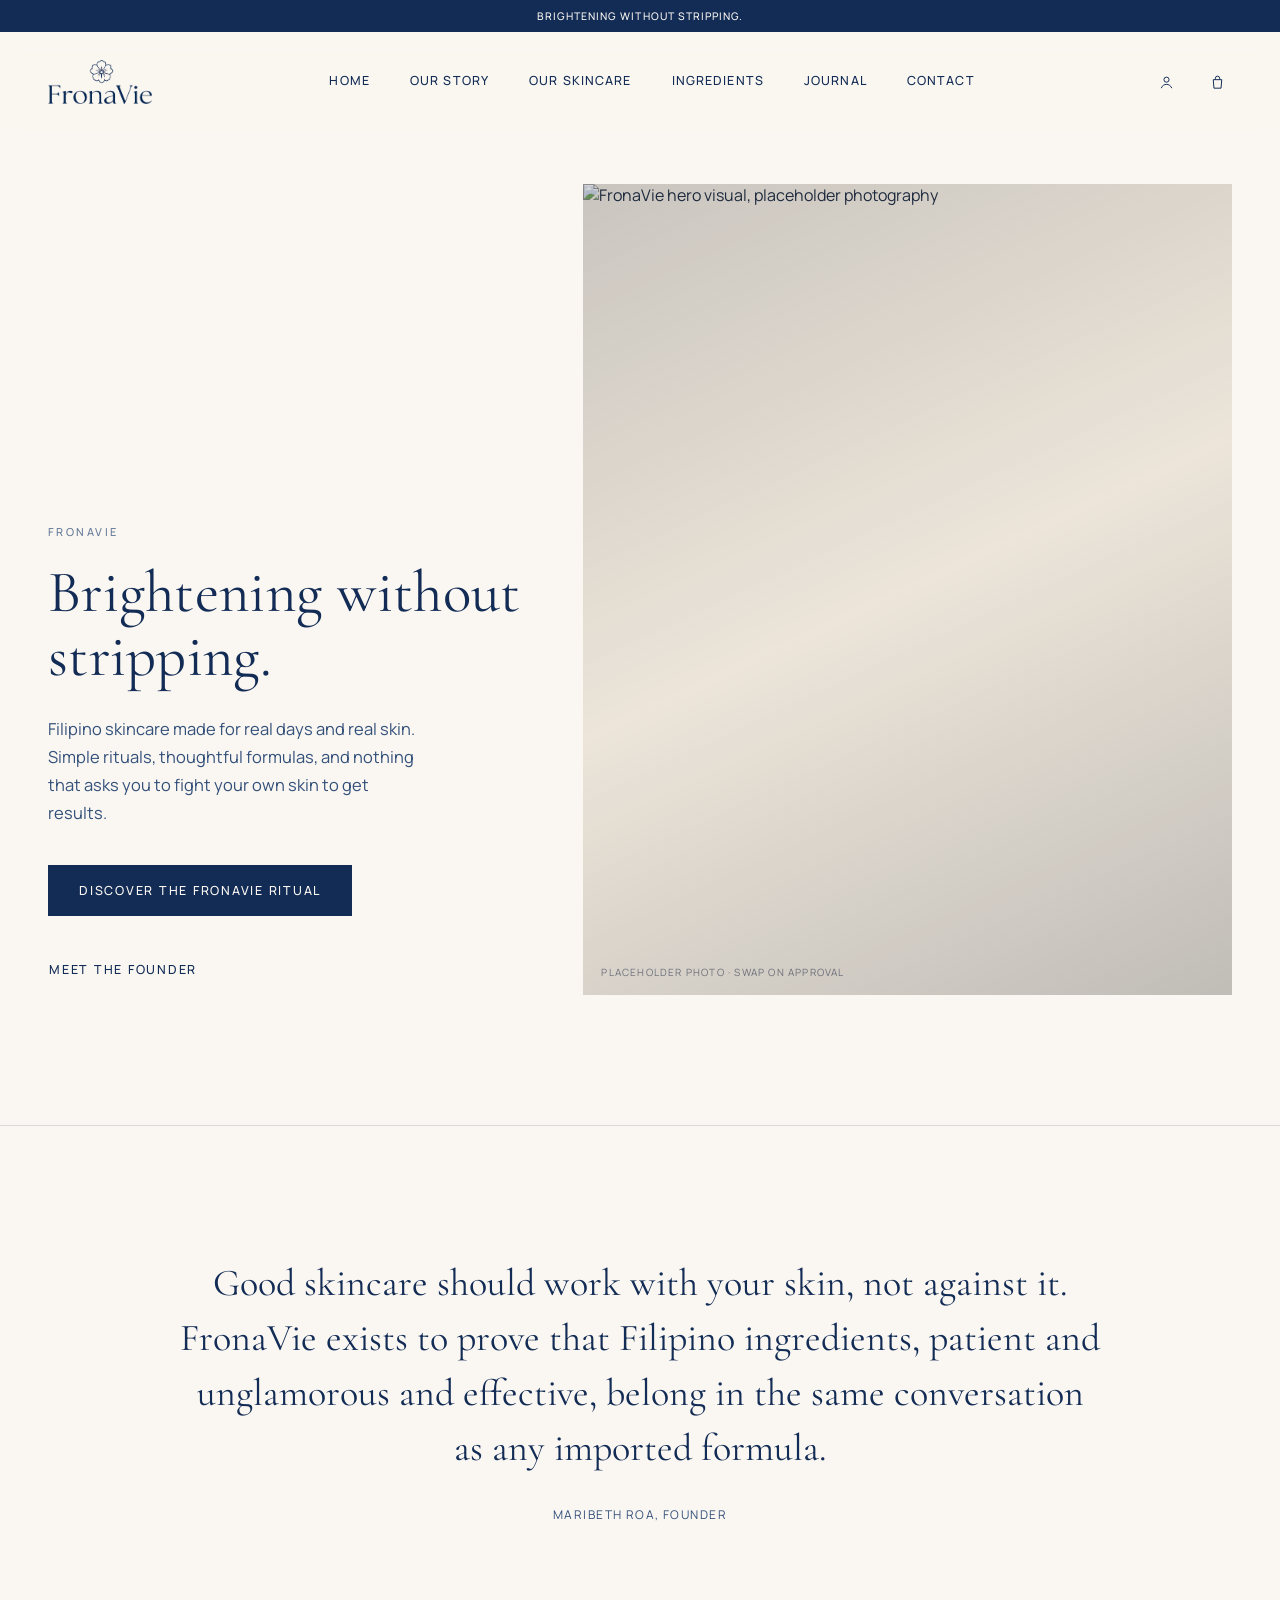
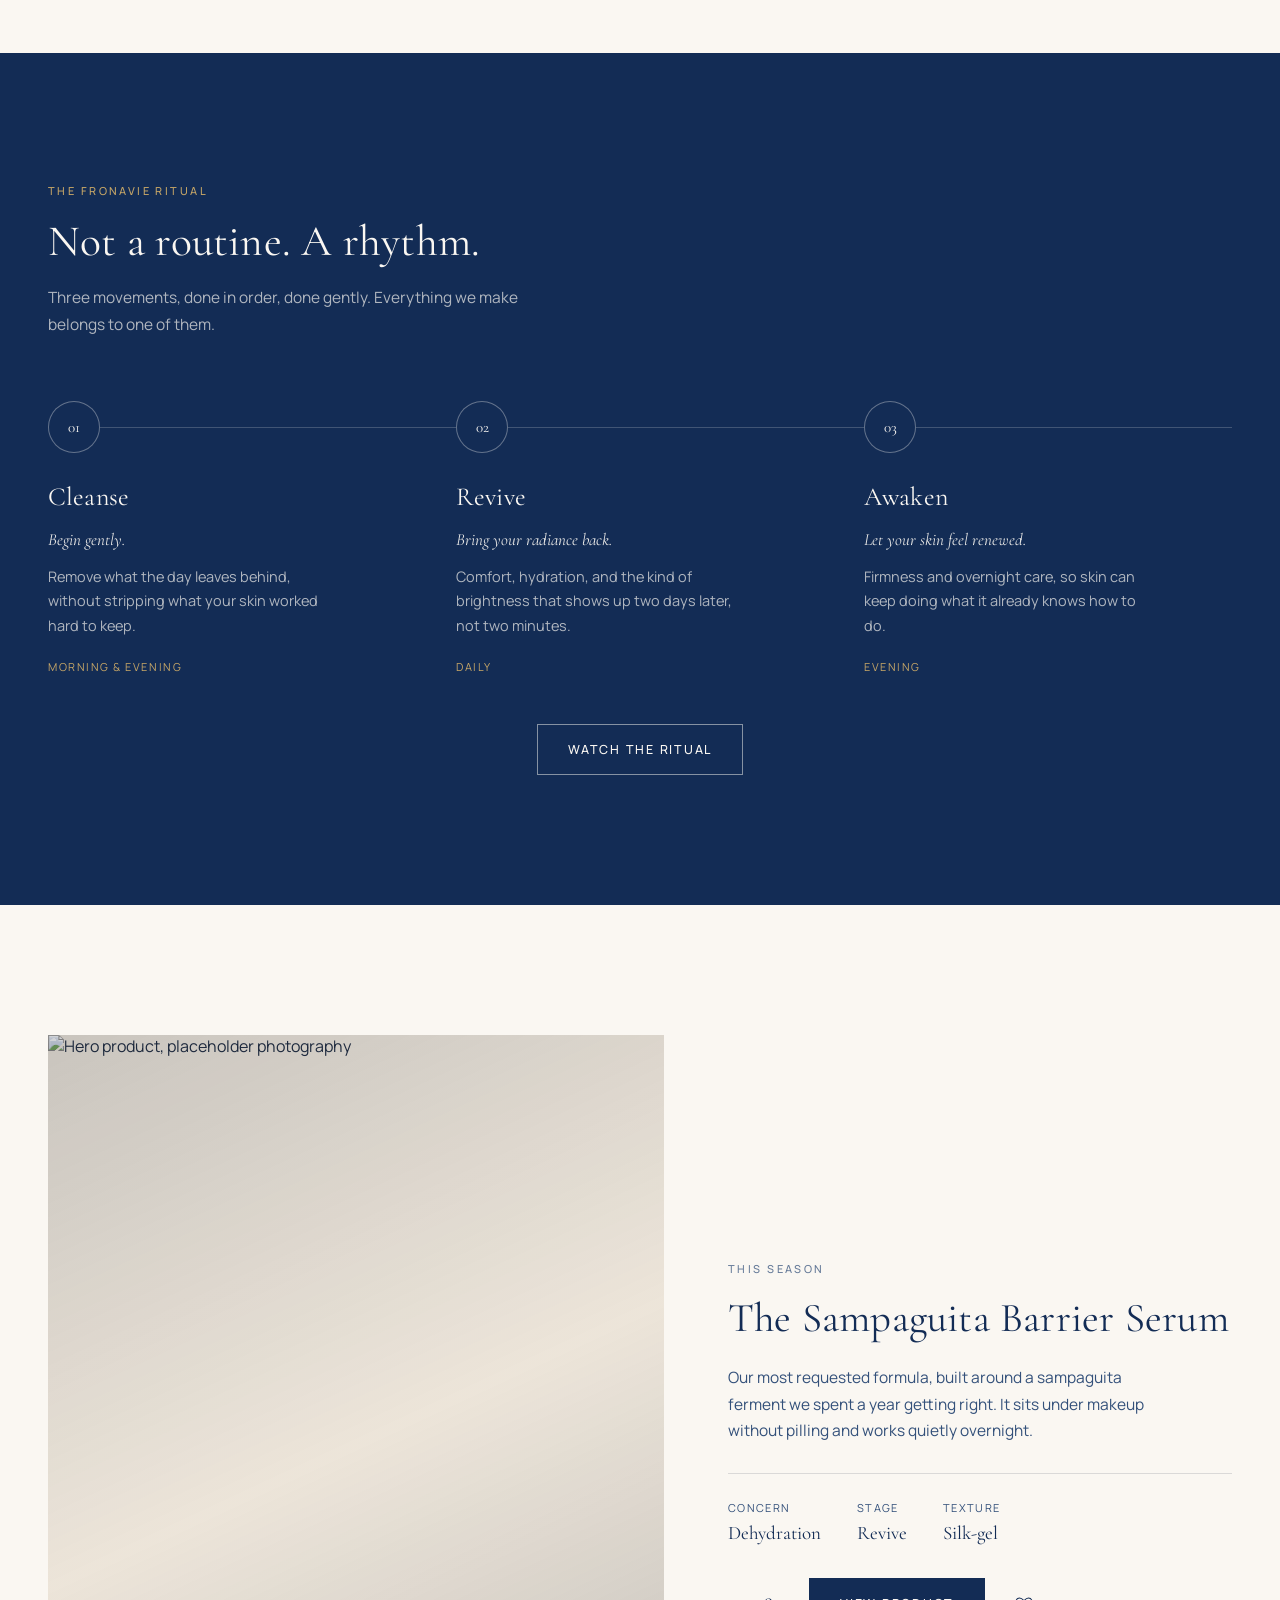
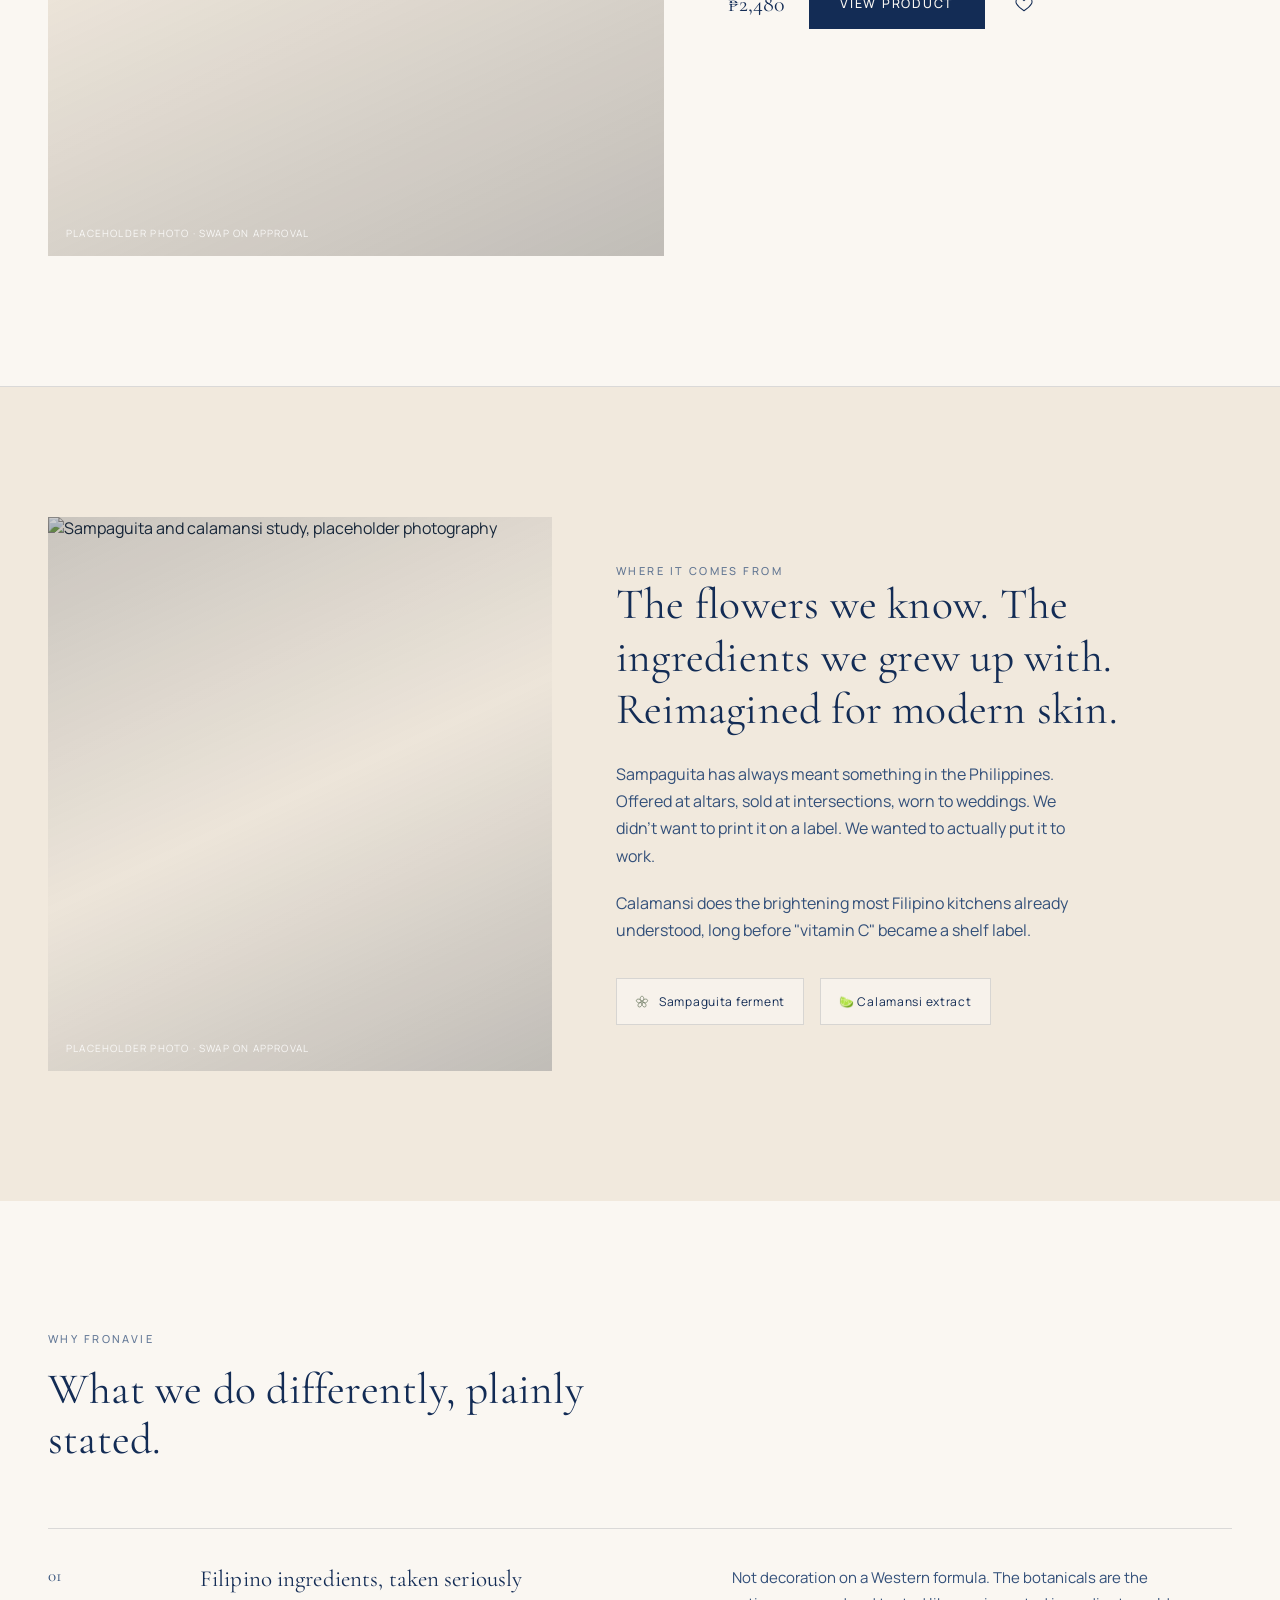
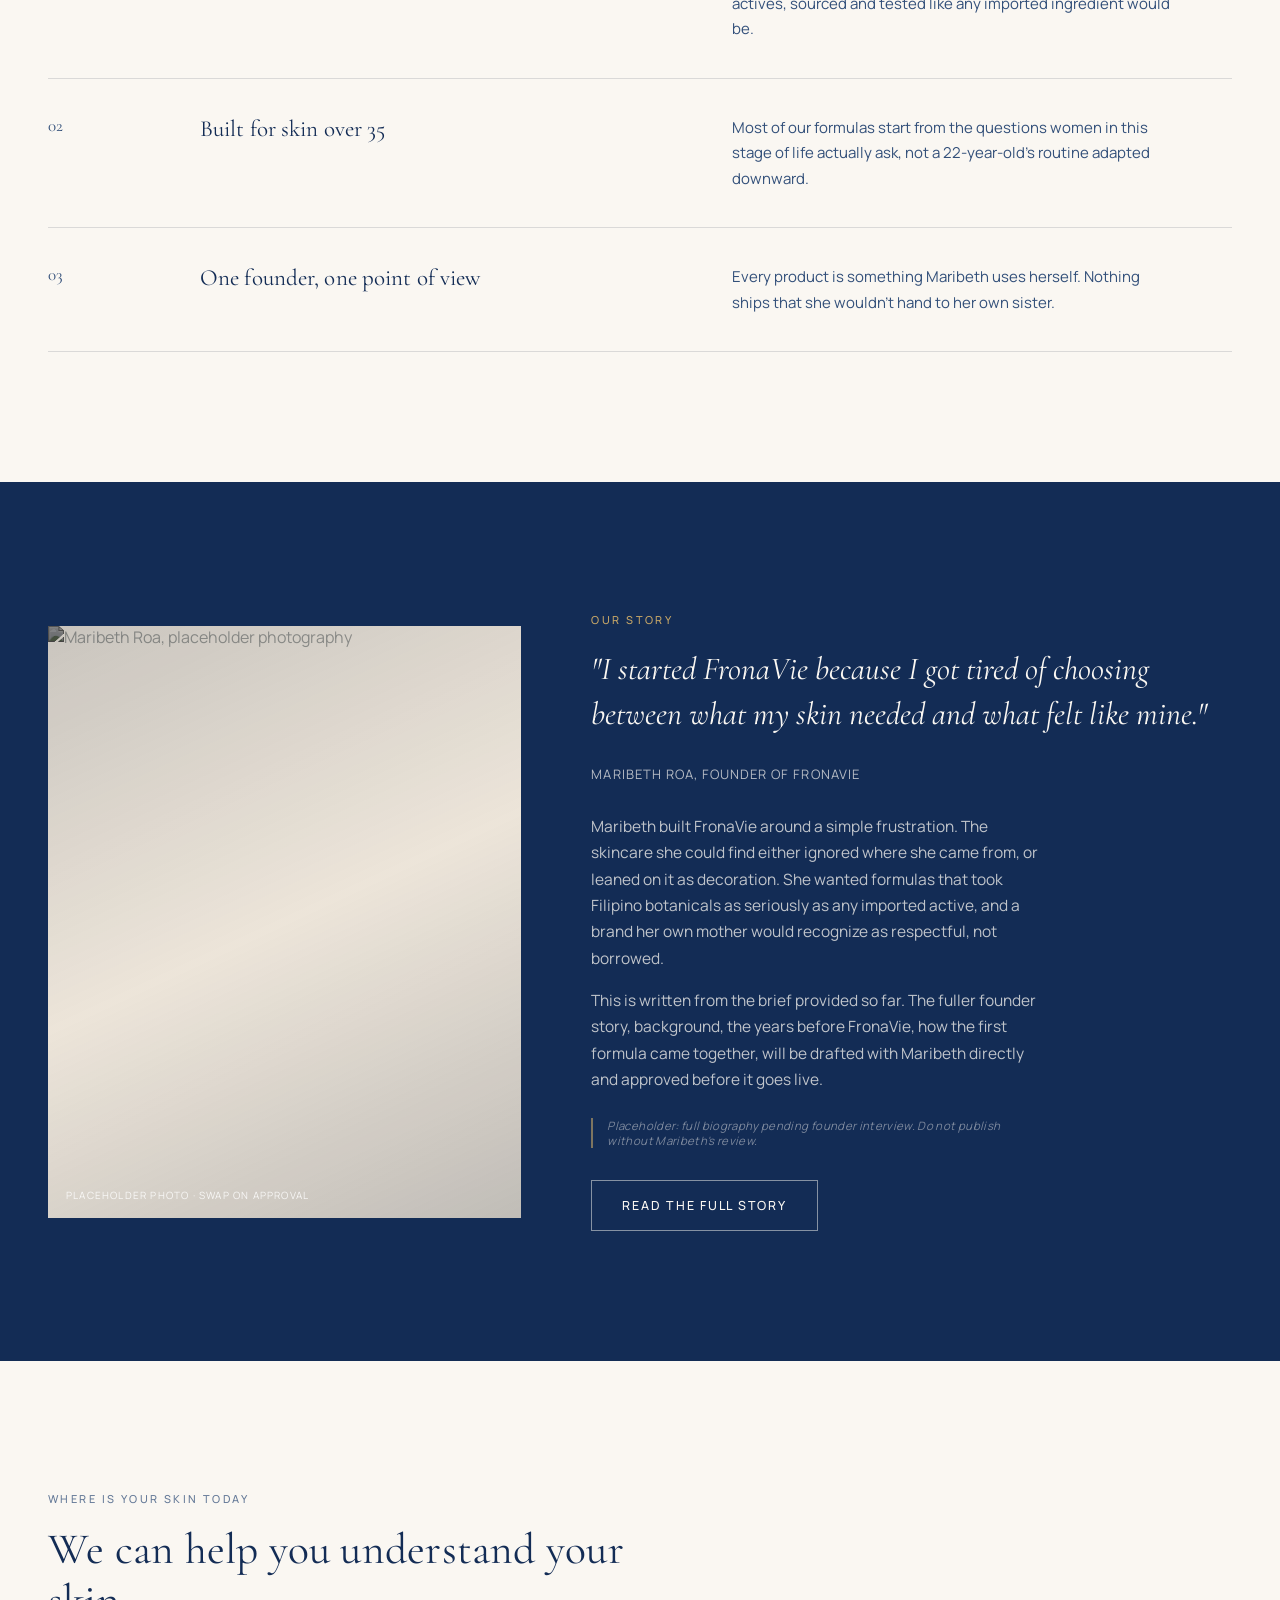
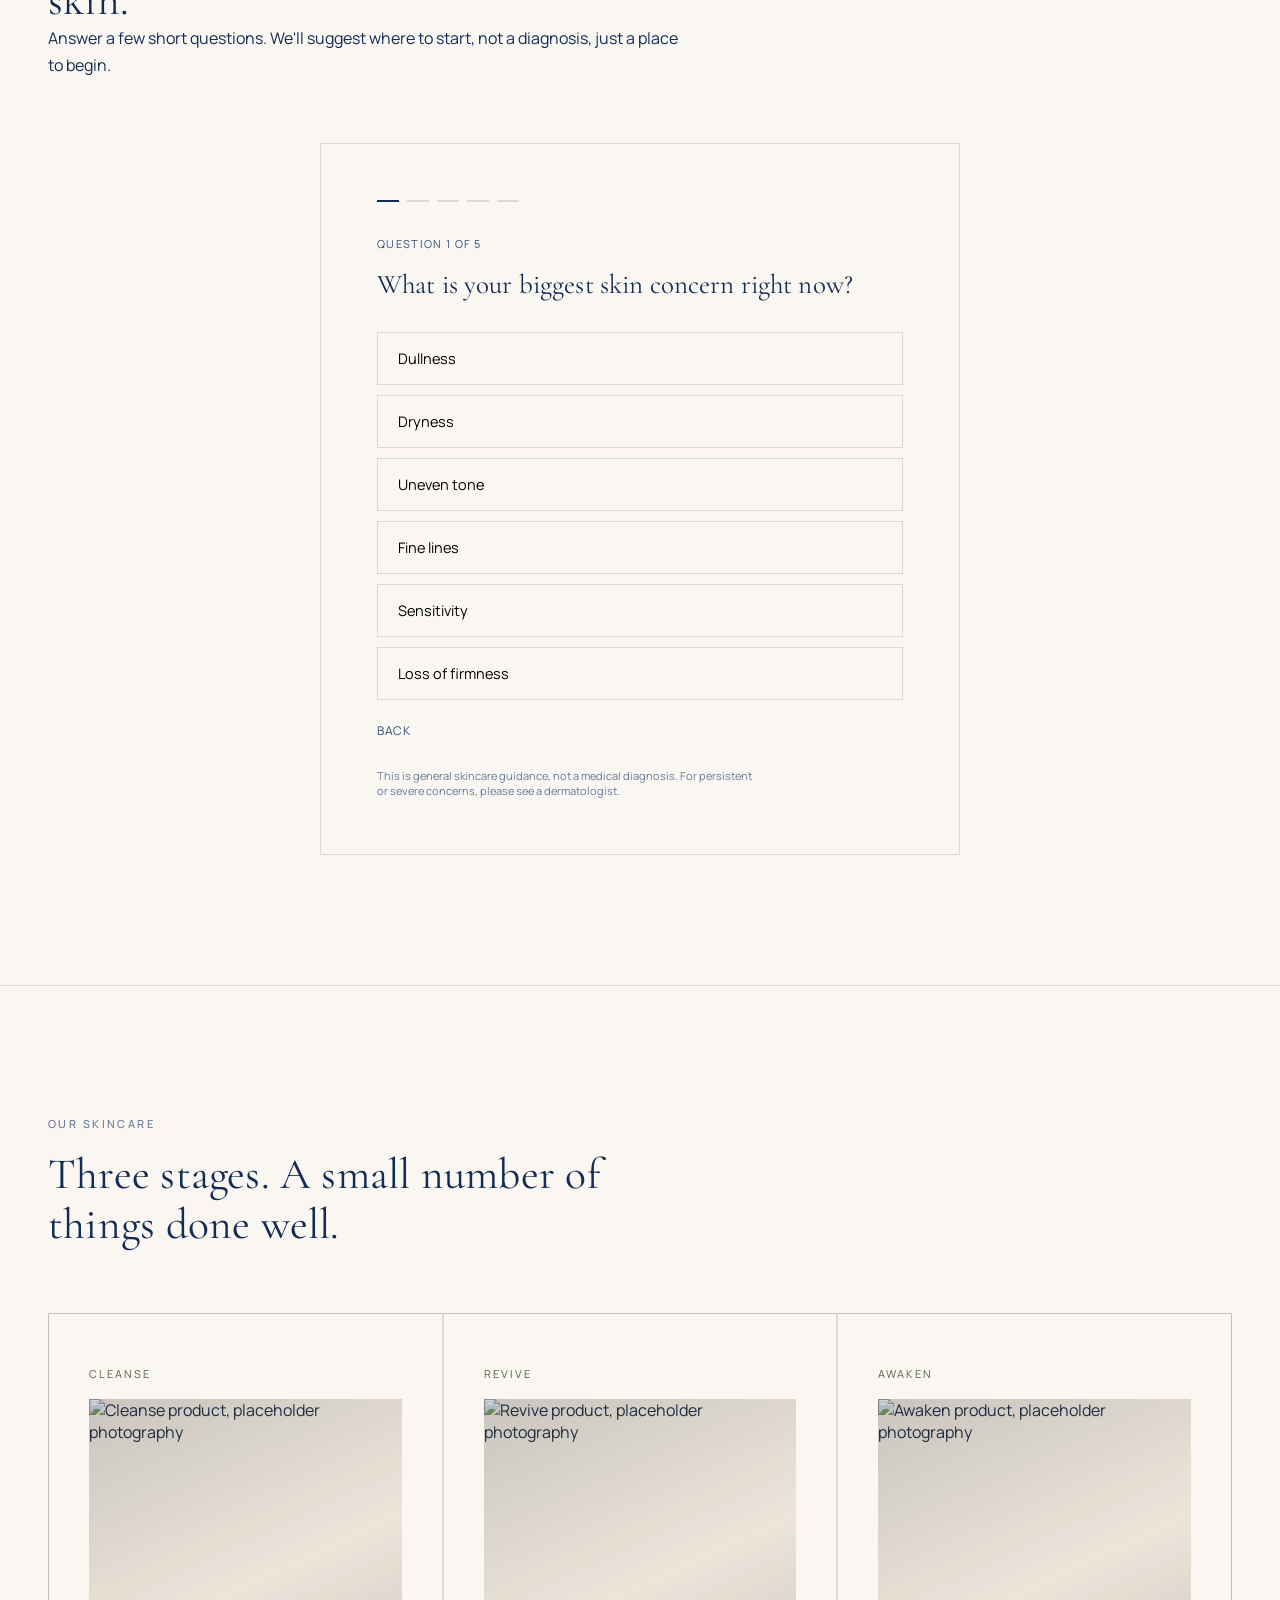
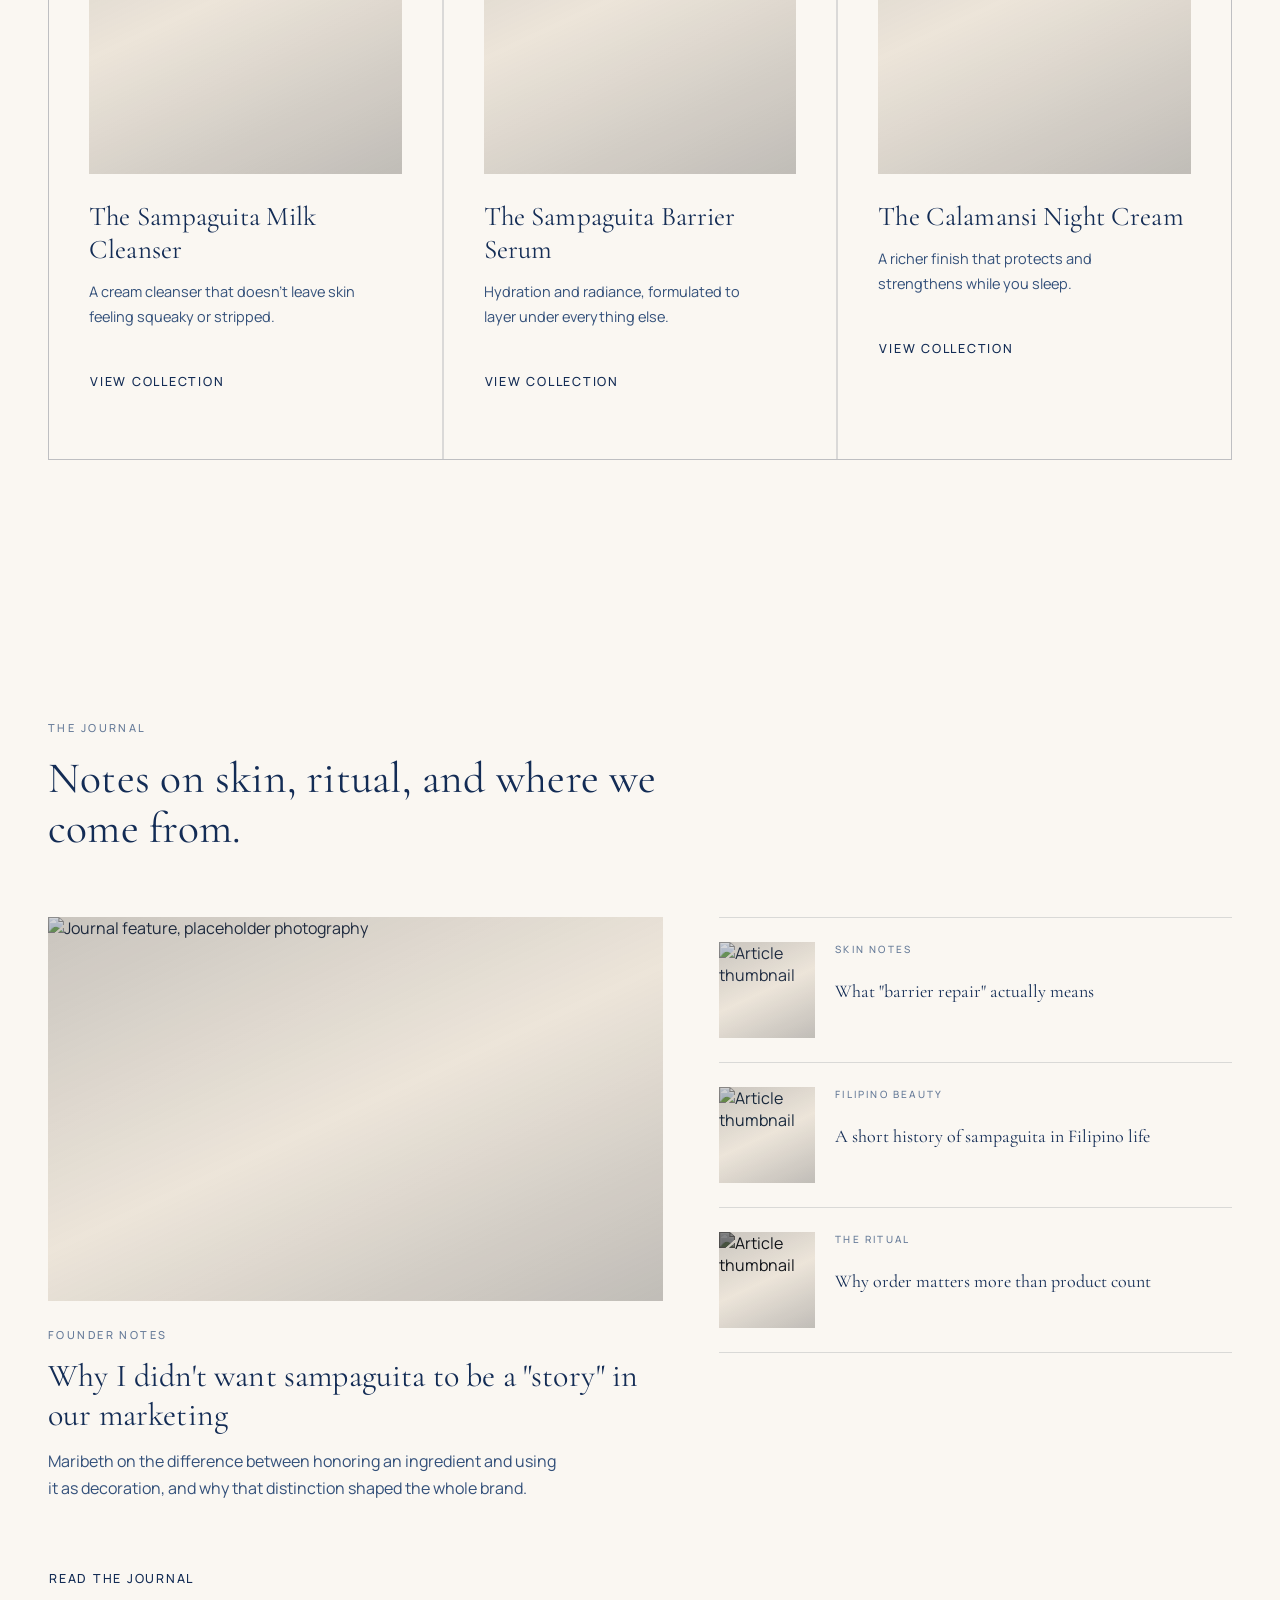
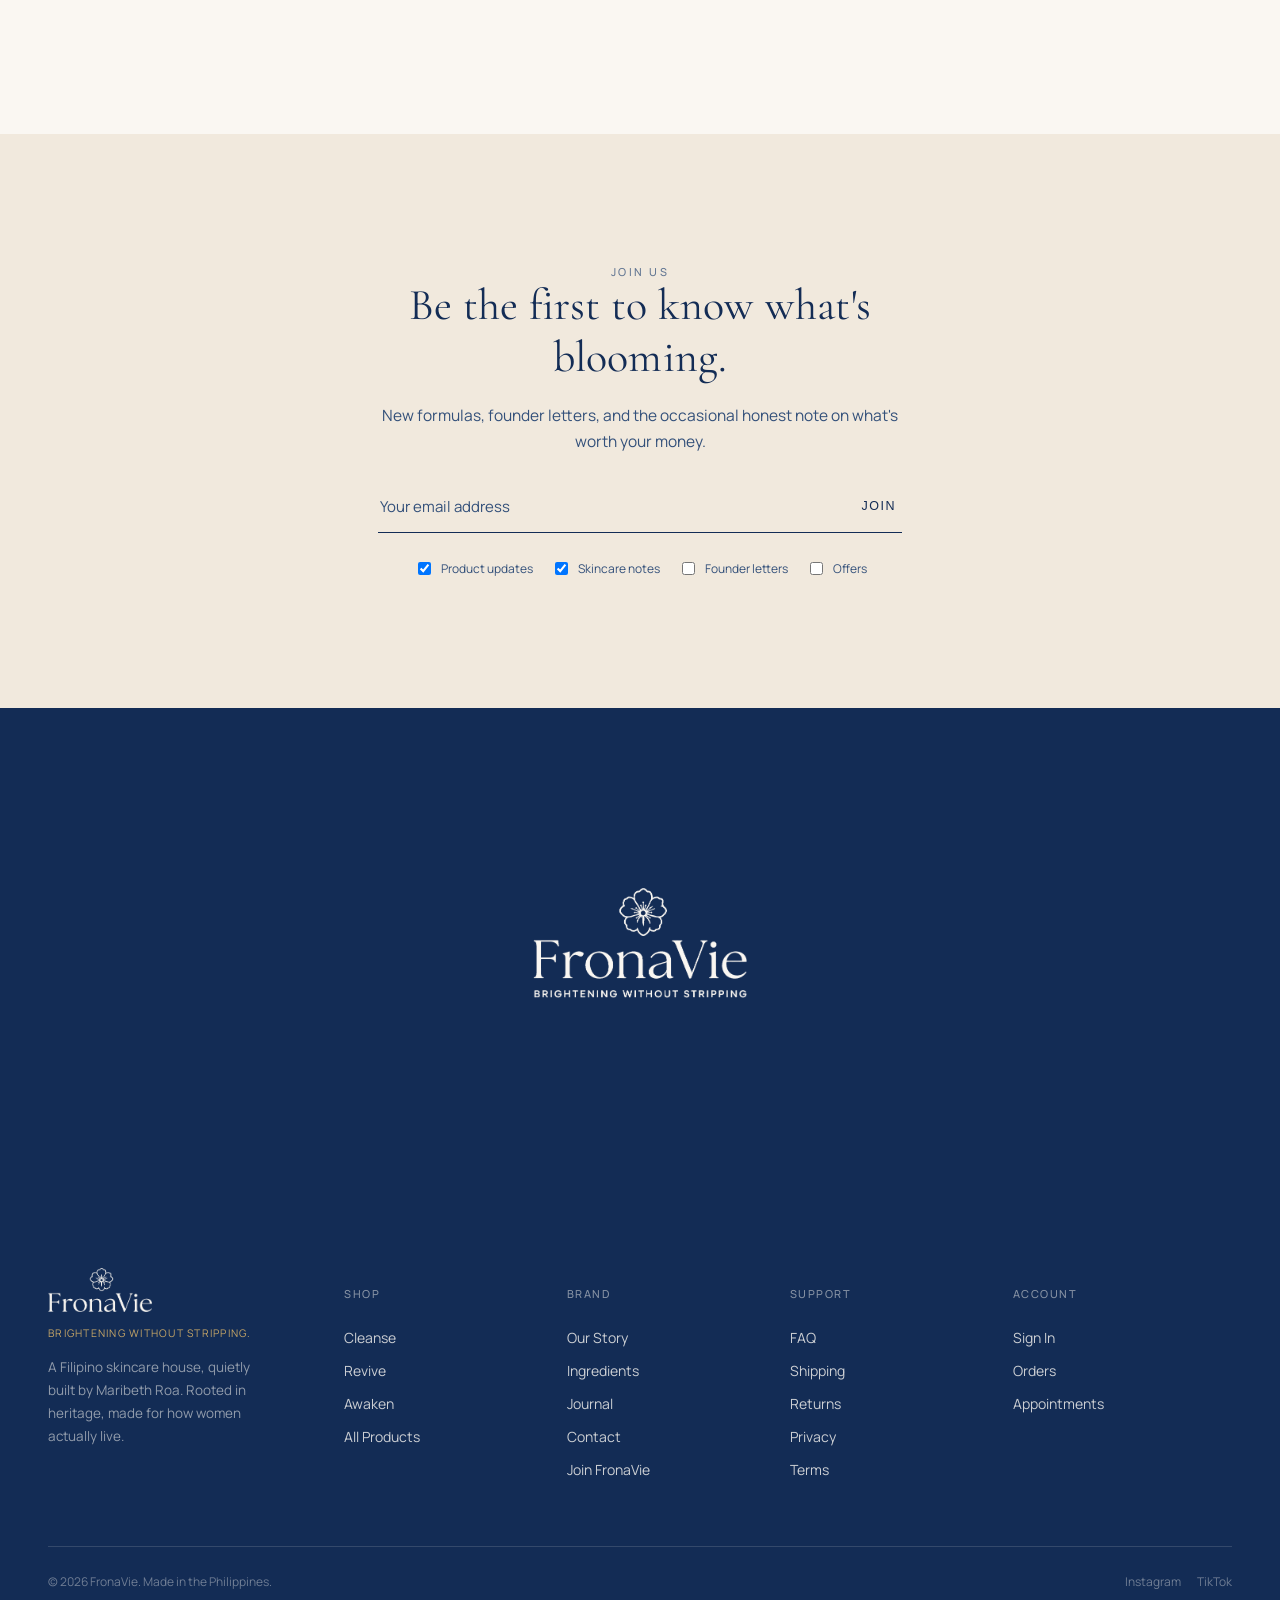
==== index.html @ fbde0c88 "FronaVie" ====
<!DOCTYPE html>
<html lang="en">
<head>
<meta charset="UTF-8">
<meta name="viewport" content="width=device-width, initial-scale=1.0">
<title>FronaVie · Beauty, rooted in where we come from</title>
<meta name="description" content="FronaVie is a Filipino skincare house founded by Maribeth Roa, where heritage botanicals meet thoughtful modern formulation.">
<link rel="preconnect" href="https://fonts.googleapis.com">
<link rel="preconnect" href="https://fonts.gstatic.com" crossorigin>
<link href="https://fonts.googleapis.com/css2?family=Cormorant+Garamond:ital,wght@0,300;0,400;0,500;1,400&family=Manrope:wght@300;400;500;600&display=swap" rel="stylesheet">
<link rel="stylesheet" href="style.css">
</head>
<body>

<div class="top-bar">Brightening without stripping.</div>

<header id="header">
  <div class="nav-inner">
    <a href="index.html" class="logo"><img src="assets/fronavie-logo-nav.png" alt="FronaVie" class="logo-img"></a>
    <nav class="nav-center">
      <a href="index.html">Home</a>
      <a href="our-story.html">Our Story</a>
      <a href="our-skincare.html">Our Skincare</a>
      <a href="ingredients.html">Ingredients</a>
      <a href="journal.html">Journal</a>
      <a href="contact.html">Contact</a>
    </nav>
    <div class="nav-right">
      <button class="icon-btn" aria-label="Account"><svg width="17" height="17" viewBox="0 0 24 24" fill="none" stroke="currentColor" stroke-width="1.4"><circle cx="12" cy="8" r="3.6"/><path d="M4.5 20c1.6-3.6 4.4-5.4 7.5-5.4s5.9 1.8 7.5 5.4"/></svg></button>
      <button class="icon-btn" aria-label="Cart"><svg width="17" height="17" viewBox="0 0 24 24" fill="none" stroke="currentColor" stroke-width="1.4"><path d="M6 8h12l-1 12H7L6 8z"/><path d="M9 8V6a3 3 0 016 0v2"/></svg></button>
      <button class="icon-btn menu-toggle" id="menuToggle" aria-label="Menu"><svg width="19" height="19" viewBox="0 0 24 24" fill="none" stroke="currentColor" stroke-width="1.4"><line x1="3" y1="7" x2="21" y2="7"/><line x1="3" y1="17" x2="21" y2="17"/></svg></button>
    </div>
  </div>
</header>

<div class="mobile-menu" id="mobileMenu">
  <a href="index.html">Home</a>
  <a href="our-story.html">Our Story</a>
  <a href="our-skincare.html">Our Skincare</a>
  <a href="ingredients.html">Ingredients</a>
  <a href="journal.html">Journal</a>
  <a href="contact.html">Contact</a>
</div>

<main id="top">

  <section class="hero">
    <div class="wrap hero-grid">
      <div class="hero-copy reveal in">
        <div class="eyebrow">FronaVie</div>
        <h1>Brightening without stripping.</h1>
        <p class="lede">Filipino skincare made for real days and real skin. Simple rituals, thoughtful formulas, and nothing that asks you to fight your own skin to get results.</p>
        <div class="hero-actions">
          <a href="the-ritual.html" class="btn solid">Discover the FronaVie ritual</a>
          <a href="our-story.html" class="btn quiet">Meet the founder</a>
        </div>
      </div>
      <div class="photo light hero-photo reveal in">
        <img src="https://picsum.photos/seed/fronavie-hero/900/1125" alt="FronaVie hero visual, placeholder photography">
        <span class="cap">Placeholder photo · swap on approval</span>
      </div>
    </div>
  </section>

  <hr class="rule">

  <section class="statement">
    <div class="wrap reveal">
      <p>Good skincare should work with your skin, not against it. FronaVie exists to prove that Filipino ingredients, patient and unglamorous and effective, belong in the same conversation as any imported formula.</p>
      <div class="attr">Maribeth Roa, Founder</div>
    </div>
  </section>

  <section class="ritual" id="ritual">
    <div class="wrap">
      <div class="section-head reveal">
        <div class="eyebrow">The FronaVie Ritual</div>
        <h2>Not a routine. A rhythm.</h2>
        <p>Three movements, done in order, done gently. Everything we make belongs to one of them.</p>
      </div>
      <div class="ritual-rail">
        <div class="ritual-line"></div>
        <div class="ritual-steps stagger">
          <div class="ritual-step reveal">
            <div class="num">01</div>
            <h3>Cleanse</h3>
            <p class="chapter-line">Begin gently.</p>
            <p>Remove what the day leaves behind, without stripping what your skin worked hard to keep.</p>
            <span class="tag">Morning &amp; evening</span>
          </div>
          <div class="ritual-step reveal">
            <div class="num">02</div>
            <h3>Revive</h3>
            <p class="chapter-line">Bring your radiance back.</p>
            <p>Comfort, hydration, and the kind of brightness that shows up two days later, not two minutes.</p>
            <span class="tag">Daily</span>
          </div>
          <div class="ritual-step reveal">
            <div class="num">03</div>
            <h3>Awaken</h3>
            <p class="chapter-line">Let your skin feel renewed.</p>
            <p>Firmness and overnight care, so skin can keep doing what it already knows how to do.</p>
            <span class="tag">Evening</span>
          </div>
        </div>
      </div>
      <div style="margin-top:50px; text-align:center;"><a href="the-ritual.html" class="btn on-dark">Watch the ritual</a></div>
    </div>
  </section>

  <section id="skincare">
    <div class="wrap spotlight-grid">
      <div class="photo spotlight-photo reveal">
        <img src="https://picsum.photos/seed/fronavie-product1/800/1000" alt="Hero product, placeholder photography">
        <span class="cap">Placeholder photo · swap on approval</span>
      </div>
      <div class="spotlight-copy reveal">
        <div class="eyebrow">This Season</div>
        <h2><a href="product.html" style="color:inherit;">The Sampaguita Barrier Serum</a></h2>
        <p class="desc">Our most requested formula, built around a sampaguita ferment we spent a year getting right. It sits under makeup without pilling and works quietly overnight.</p>
        <div class="spotlight-meta">
          <div><span class="l">Concern</span><span class="v">Dehydration</span></div>
          <div><span class="l">Stage</span><span class="v">Revive</span></div>
          <div><span class="l">Texture</span><span class="v">Silk-gel</span></div>
        </div>
        <div class="price-row">
          <span class="price">₱2,480</span>
          <a href="product.html" class="btn solid">View product</a>
          <button class="icon-btn" aria-label="Save"><svg width="18" height="18" viewBox="0 0 24 24" fill="none" stroke="currentColor" stroke-width="1.4"><path d="M12 21s-7.5-4.6-10-9.2C0.3 8 2 4 6 4c2.1 0 3.7 1.1 6 3.4C14.3 5.1 15.9 4 18 4c4 0 5.7 4 4 7.8-2.5 4.6-10 9.2-10 9.2z"/></svg></button>
        </div>
      </div>
    </div>
  </section>

  <hr class="rule">

  <section class="heritage" id="heritage">
    <div class="wrap heritage-grid">
      <div class="photo green heritage-photo reveal">
        <img src="https://picsum.photos/seed/fronavie-heritage/900/990" alt="Sampaguita and calamansi study, placeholder photography">
        <span class="cap">Placeholder photo · swap on approval</span>
      </div>
      <div class="heritage-copy reveal">
        <div class="eyebrow">Where It Comes From</div>
        <h2>The flowers we know. The ingredients we grew up with. Reimagined for modern skin.</h2>
        <p>Sampaguita has always meant something in the Philippines. Offered at altars, sold at intersections, worn to weddings. We didn't want to print it on a label. We wanted to actually put it to work.</p>
        <p>Calamansi does the brightening most Filipino kitchens already understood, long before "vitamin C" became a shelf label.</p>
        <div class="botanical-pair">
          <div class="chip"><svg width="14" height="14" viewBox="0 0 100 100" fill="none" stroke="var(--green)" stroke-width="4"><g stroke-linejoin="round"><path d="M50 8c8 0 13 10 13 20 0 8-6 14-13 14s-13-6-13-14c0-10 5-20 13-20z"/><path d="M50 8c8 0 13 10 13 20 0 8-6 14-13 14s-13-6-13-14c0-10 5-20 13-20z" transform="rotate(72 50 50)"/><path d="M50 8c8 0 13 10 13 20 0 8-6 14-13 14s-13-6-13-14c0-10 5-20 13-20z" transform="rotate(144 50 50)"/><path d="M50 8c8 0 13 10 13 20 0 8-6 14-13 14s-13-6-13-14c0-10 5-20 13-20z" transform="rotate(216 50 50)"/><path d="M50 8c8 0 13 10 13 20 0 8-6 14-13 14s-13-6-13-14c0-10 5-20 13-20z" transform="rotate(288 50 50)"/></g><circle cx="50" cy="50" r="5" fill="var(--green)" stroke="none"/></svg> Sampaguita ferment</div>
          <div class="chip">🍋‍🟩 Calamansi extract</div>
        </div>
      </div>
    </div>
  </section>

  <section class="diff">
    <div class="wrap">
      <div class="section-head reveal">
        <div class="eyebrow">Why FronaVie</div>
        <h2>What we do differently, plainly stated.</h2>
      </div>
      <div class="diff-list">
        <div class="diff-row reveal">
          <div class="num">01</div>
          <h3>Filipino ingredients, taken seriously</h3>
          <p>Not decoration on a Western formula. The botanicals are the actives, sourced and tested like any imported ingredient would be.</p>
        </div>
        <div class="diff-row reveal">
          <div class="num">02</div>
          <h3>Built for skin over 35</h3>
          <p>Most of our formulas start from the questions women in this stage of life actually ask, not a 22-year-old's routine adapted downward.</p>
        </div>
        <div class="diff-row reveal">
          <div class="num">03</div>
          <h3>One founder, one point of view</h3>
          <p>Every product is something Maribeth uses herself. Nothing ships that she wouldn't hand to her own sister.</p>
        </div>
      </div>
    </div>
  </section>

  <section class="founder" id="story">
    <div class="wrap founder-grid">
      <div class="photo navy founder-photo reveal">
        <img src="https://picsum.photos/seed/fronavie-founder/900/1125" alt="Maribeth Roa, placeholder photography">
        <span class="cap">Placeholder photo · swap on approval</span>
      </div>
      <div class="reveal">
        <div class="eyebrow">Our Story</div>
        <blockquote>"I started FronaVie because I got tired of choosing between what my skin needed and what felt like mine."</blockquote>
        <div class="who">Maribeth Roa, Founder of FronaVie</div>
        <p class="body">Maribeth built FronaVie around a simple frustration. The skincare she could find either ignored where she came from, or leaned on it as decoration. She wanted formulas that took Filipino botanicals as seriously as any imported active, and a brand her own mother would recognize as respectful, not borrowed.</p>
        <p class="body">This is written from the brief provided so far. The fuller founder story, background, the years before FronaVie, how the first formula came together, will be drafted with Maribeth directly and approved before it goes live.</p>
        <div class="placeholder-note">Placeholder: full biography pending founder interview. Do not publish without Maribeth's review.</div>
        <a href="our-story.html" class="btn on-dark" style="margin-top:32px;">Read the full story</a>
      </div>
    </div>
  </section>

  <section id="finder">
    <div class="wrap">
      <div class="section-head reveal">
        <div class="eyebrow">Where Is Your Skin Today</div>
        <h2>We can help you understand your skin.</h2>
        <p>Answer a few short questions. We'll suggest where to start, not a diagnosis, just a place to begin.</p>
      </div>

      <div class="quiz-card reveal">

        <div class="quiz-progress" id="quizProgress">
          <span class="dot active" data-dot="0"></span>
          <span class="dot" data-dot="1"></span>
          <span class="dot" data-dot="2"></span>
          <span class="dot" data-dot="3"></span>
          <span class="dot" data-dot="4"></span>
        </div>

        <div class="quiz-step" data-step="0">
          <div class="quiz-label">Question 1 of 5</div>
          <h3 class="quiz-q">What is your biggest skin concern right now?</h3>
          <div class="quiz-options">
            <button class="quiz-option" data-q="concern" data-v="Dullness">Dullness</button>
            <button class="quiz-option" data-q="concern" data-v="Dryness">Dryness</button>
            <button class="quiz-option" data-q="concern" data-v="Uneven tone">Uneven tone</button>
            <button class="quiz-option" data-q="concern" data-v="Fine lines">Fine lines</button>
            <button class="quiz-option" data-q="concern" data-v="Sensitivity">Sensitivity</button>
            <button class="quiz-option" data-q="concern" data-v="Loss of firmness">Loss of firmness</button>
          </div>
        </div>

        <div class="quiz-step" data-step="1" hidden>
          <div class="quiz-label">Question 2 of 5</div>
          <h3 class="quiz-q">How does your skin usually feel by the afternoon?</h3>
          <div class="quiz-options">
            <button class="quiz-option" data-q="feel" data-v="Tight and dry">Tight and dry</button>
            <button class="quiz-option" data-q="feel" data-v="Oily or shiny">Oily or shiny</button>
            <button class="quiz-option" data-q="feel" data-v="Fairly balanced">Fairly balanced</button>
            <button class="quiz-option" data-q="feel" data-v="Easily irritated">Easily irritated</button>
          </div>
        </div>

        <div class="quiz-step" data-step="2" hidden>
          <div class="quiz-label">Question 3 of 5</div>
          <h3 class="quiz-q">How much time do you usually have for skincare?</h3>
          <div class="quiz-options">
            <button class="quiz-option" data-q="time" data-v="Just the essentials">Just the essentials</button>
            <button class="quiz-option" data-q="time" data-v="A few quiet minutes">A few quiet minutes</button>
            <button class="quiz-option" data-q="time" data-v="As long as it takes">As long as it takes</button>
          </div>
        </div>

        <div class="quiz-step" data-step="3" hidden>
          <div class="quiz-label">Question 4 of 5</div>
          <h3 class="quiz-q">What finish do you prefer on your skin?</h3>
          <div class="quiz-options">
            <button class="quiz-option" data-q="finish" data-v="Lightweight and matte">Lightweight and matte</button>
            <button class="quiz-option" data-q="finish" data-v="Balanced, not too heavy">Balanced, not too heavy</button>
            <button class="quiz-option" data-q="finish" data-v="Rich and comforting">Rich and comforting</button>
          </div>
        </div>

        <div class="quiz-step" data-step="4" hidden>
          <div class="quiz-label">Question 5 of 5</div>
          <h3 class="quiz-q">What does your skin need most right now?</h3>
          <div class="quiz-options">
            <button class="quiz-option" data-q="need" data-v="Comfort">Comfort</button>
            <button class="quiz-option" data-q="need" data-v="Brightness">Brightness</button>
            <button class="quiz-option" data-q="need" data-v="Firmness">Firmness</button>
          </div>
        </div>

        <div class="quiz-back" id="quizBack" hidden>Back</div>

        <div class="quiz-result" id="quizResult" hidden>
          <div class="quiz-label">Your FronaVie Ritual</div>
          <h3 class="quiz-q" id="quizResultLine">Your skin is asking for a little more radiance.</h3>
          <div class="result-stages" id="resultStages"></div>
          <div class="quiz-restart" id="quizRestart">Start again</div>
        </div>

        <div class="finder-disclaimer" style="margin-top:28px;">This is general skincare guidance, not a medical diagnosis. For persistent or severe concerns, please see a dermatologist.</div>
      </div>
    </div>
  </section>

  <hr class="rule">

  <section>
    <div class="wrap">
      <div class="section-head reveal">
        <div class="eyebrow">Our Skincare</div>
        <h2>Three stages. A small number of things done well.</h2>
      </div>
    </div>
    <div class="wrap">
      <div class="collections">
        <div class="collection reveal">
          <div class="step-name">Cleanse</div>
          <div class="photo light mini-photo"><img src="https://picsum.photos/seed/fronavie-cleanse/500/600" alt="Cleanse product, placeholder photography"></div>
          <h3>The Sampaguita Milk Cleanser</h3>
          <p>A cream cleanser that doesn't leave skin feeling squeaky or stripped.</p>
          <a href="our-skincare.html" class="btn quiet">View collection</a>
        </div>
        <div class="collection reveal">
          <div class="step-name">Revive</div>
          <div class="photo light mini-photo"><img src="https://picsum.photos/seed/fronavie-revive/500/600" alt="Revive product, placeholder photography"></div>
          <h3>The Sampaguita Barrier Serum</h3>
          <p>Hydration and radiance, formulated to layer under everything else.</p>
          <a href="our-skincare.html" class="btn quiet">View collection</a>
        </div>
        <div class="collection reveal">
          <div class="step-name">Awaken</div>
          <div class="photo light mini-photo"><img src="https://picsum.photos/seed/fronavie-awaken/500/600" alt="Awaken product, placeholder photography"></div>
          <h3>The Calamansi Night Cream</h3>
          <p>A richer finish that protects and strengthens while you sleep.</p>
          <a href="our-skincare.html" class="btn quiet">View collection</a>
        </div>
      </div>
    </div>
  </section>

  <section id="journal">
    <div class="wrap">
      <div class="section-head reveal">
        <div class="eyebrow">The Journal</div>
        <h2>Notes on skin, ritual, and where we come from.</h2>
      </div>
      <div class="journal-grid">
        <div class="journal-main reveal">
          <div class="photo light j-photo"><img src="https://picsum.photos/seed/fronavie-journal1/900/560" alt="Journal feature, placeholder photography"></div>
          <div class="eyebrow">Founder Notes</div>
          <h3>Why I didn't want sampaguita to be a "story" in our marketing</h3>
          <p>Maribeth on the difference between honoring an ingredient and using it as decoration, and why that distinction shaped the whole brand.</p>
        </div>
        <div class="journal-side reveal">
          <div class="j-item">
            <div class="photo light j-thumb"><img src="https://picsum.photos/seed/fronavie-j2/200/200" alt="Article thumbnail"></div>
            <div><div class="eyebrow">Skin Notes</div><h4>What "barrier repair" actually means</h4></div>
          </div>
          <div class="j-item">
            <div class="photo green j-thumb"><img src="https://picsum.photos/seed/fronavie-j3/200/200" alt="Article thumbnail"></div>
            <div><div class="eyebrow">Filipino Beauty</div><h4>A short history of sampaguita in Filipino life</h4></div>
          </div>
          <div class="j-item">
            <div class="photo navy j-thumb"><img src="https://picsum.photos/seed/fronavie-j4/200/200" alt="Article thumbnail"></div>
            <div><div class="eyebrow">The Ritual</div><h4>Why order matters more than product count</h4></div>
          </div>
        </div>
      </div>
      <div style="margin-top:50px;"><a href="journal.html" class="btn quiet">Read the journal</a></div>
    </div>
  </section>

  <section class="invite" id="invite">
    <div class="wrap reveal">
      <div id="inviteForm">
        <div class="eyebrow">Join Us</div>
        <h2>Be the first to know what's blooming.</h2>
        <p class="sub">New formulas, founder letters, and the occasional honest note on what's worth your money.</p>
        <form class="invite-form" id="emailForm">
          <input type="email" placeholder="Your email address" required>
          <button type="submit">Join</button>
        </form>
        <div class="invite-prefs">
          <label><input type="checkbox" checked> Product updates</label>
          <label><input type="checkbox" checked> Skincare notes</label>
          <label><input type="checkbox"> Founder letters</label>
          <label><input type="checkbox"> Offers</label>
        </div>
      </div>
      <div class="invite-confirm" id="inviteConfirm">
        <div class="eyebrow">You're In</div>
        <h2>Welcome to FronaVie.</h2>
        <p class="sub">We'll write when we have something worth saying. Nothing more.</p>
      </div>
    </div>
  </section>

  <section class="brand-signature">
    <div class="wrap reveal">
      <img src="assets/fronavie-logo-full-white.png" alt="FronaVie. Brightening without stripping." class="signature-logo">
    </div>
  </section>

</main>

<footer>
  <div class="wrap">
    <div class="foot-grid">
      <div class="foot-brand">
        <div class="logo"><img src="assets/fronavie-logo-nav-white.png" alt="FronaVie" class="logo-img"></div>
        <div class="foot-tagline">Brightening without stripping.</div>
        <p>A Filipino skincare house, quietly built by Maribeth Roa. Rooted in heritage, made for how women actually live.</p>
      </div>
      <div class="foot-col"><h5>Shop</h5>
        <a href="our-skincare.html">Cleanse</a><a href="our-skincare.html">Revive</a><a href="our-skincare.html">Awaken</a><a href="our-skincare.html">All Products</a>
      </div>
      <div class="foot-col"><h5>Brand</h5>
        <a href="our-story.html">Our Story</a><a href="ingredients.html">Ingredients</a><a href="journal.html">Journal</a><a href="contact.html">Contact</a><a href="join.html">Join FronaVie</a>
      </div>
      <div class="foot-col"><h5>Support</h5>
        <a href="contact.html">FAQ</a><a href="contact.html">Shipping</a><a href="contact.html">Returns</a><a href="contact.html">Privacy</a><a href="contact.html">Terms</a>
      </div>
      <div class="foot-col"><h5>Account</h5>
        <a href="contact.html">Sign In</a><a href="contact.html">Orders</a><a href="contact.html">Appointments</a>
      </div>
    </div>
    <div class="foot-bottom">
      <div>© 2026 FronaVie. Made in the Philippines.</div>
      <div class="foot-social">
        <a href="#" aria-label="Instagram">Instagram</a>
        <a href="#" aria-label="TikTok">TikTok</a>
      </div>
    </div>
  </div>
</footer>


<script src="main.js"></script>
<script>
  (function(){
    var steps = document.querySelectorAll('.quiz-step');
    var dots = document.querySelectorAll('.quiz-progress .dot');
    var backBtn = document.getElementById('quizBack');
    var resultBox = document.getElementById('quizResult');
    var resultLine = document.getElementById('quizResultLine');
    var resultStages = document.getElementById('resultStages');
    var restartBtn = document.getElementById('quizRestart');
    var current = 0;
    var answers = {};

    var rituals = {
      'Dullness': { line:"Your skin is asking for a little more radiance.", cleanse:"Calamansi Micellar Water", revive:"Calamansi Brightening Essence", awaken:"Calamansi Night Cream" },
      'Dryness': { line:"Your skin needs comfort back before anything else.", cleanse:"Sampaguita Milk Cleanser", revive:"Sampaguita Barrier Serum", awaken:"Calamansi Night Cream" },
      'Uneven tone': { line:"Calamansi is where we would start.", cleanse:"Calamansi Micellar Water", revive:"Calamansi Brightening Essence", awaken:"Calamansi Night Cream" },
      'Fine lines': { line:"Focus on barrier strength first.", cleanse:"Sampaguita Milk Cleanser", revive:"Sampaguita Barrier Serum", awaken:"Calamansi Night Cream" },
      'Sensitivity': { line:"Keep it simple while your skin settles.", cleanse:"Sampaguita Milk Cleanser", revive:"Sampaguita Barrier Serum", awaken:"Sampaguita Eye Balm" },
      'Loss of firmness': { line:"Consistency will matter more than any single product.", cleanse:"Sampaguita Milk Cleanser", revive:"Sampaguita Barrier Serum", awaken:"Calamansi Night Cream" }
    };

    function showStep(i){
      steps.forEach(function(s){ s.hidden = (parseInt(s.getAttribute('data-step'),10) !== i); });
      dots.forEach(function(d){
        var n = parseInt(d.getAttribute('data-dot'),10);
        d.classList.toggle('active', n === i);
        d.classList.toggle('done', n < i);
      });
      backBtn.hidden = (i === 0);
      resultBox.hidden = true;
    }

    document.querySelectorAll('.quiz-option').forEach(function(opt){
      opt.addEventListener('click', function(){
        var group = opt.getAttribute('data-q');
        var stepEl = opt.closest('.quiz-step');
        stepEl.querySelectorAll('.quiz-option').forEach(function(o){ o.classList.remove('chosen'); });
        opt.classList.add('chosen');
        answers[group] = opt.getAttribute('data-v');
        setTimeout(function(){
          if(current < steps.length - 1){
            current++;
            showStep(current);
          } else {
            var pick = rituals[answers.concern] || rituals['Dullness'];
            resultLine.textContent = pick.line;
            resultStages.innerHTML =
              '<div class="result-stage"><span class="rs-label">Cleanse</span><span class="rs-product">' + pick.cleanse + '</span></div>' +
              '<div class="result-stage"><span class="rs-label">Revive</span><span class="rs-product">' + pick.revive + '</span></div>' +
              '<div class="result-stage"><span class="rs-label">Awaken</span><span class="rs-product">' + pick.awaken + '</span></div>';
            steps.forEach(function(s){ s.hidden = true; });
            backBtn.hidden = true;
            resultBox.hidden = false;
            dots.forEach(function(d){ d.classList.add('done'); d.classList.remove('active'); });
          }
        }, 220);
      });
    });

    backBtn.addEventListener('click', function(){
      if(current > 0){ current--; showStep(current); }
    });

    restartBtn.addEventListener('click', function(){
      answers = {};
      current = 0;
      document.querySelectorAll('.quiz-option').forEach(function(o){ o.classList.remove('chosen'); });
      showStep(0);
    });
  })();

  document.getElementById('emailForm').addEventListener('submit', function(e){
    e.preventDefault();
    document.getElementById('inviteForm').style.display='none';
    document.getElementById('inviteConfirm').classList.add('show');
  });
</script>

</body>
</html>
---- style.css ----
:root{
    --warm-white:#FAF7F2;
    --ivory:#F1E9DD;
    --navy:#132C55;
    --navy-soft:#33507A;
    --silver:#B7BCC4;
    --green:#55654A;
    --champagne:#C6A667;
    --line: rgba(22,35,58,0.14);
    --line-soft: rgba(22,35,58,0.08);
    --serif: 'Cormorant Garamond', 'Times New Roman', serif;
    --sans: 'Manrope', -apple-system, sans-serif;
    --max: 1320px;
  }
  *{box-sizing:border-box;}
  html{scroll-behavior:smooth;}
  body{
    margin:0; background:var(--warm-white); color:var(--navy);
    font-family:var(--sans); font-weight:400; -webkit-font-smoothing:antialiased;
    overflow-x:hidden;
  }
  @media (prefers-reduced-motion: reduce){
    *{animation-duration:0.01ms !important; transition-duration:0.01ms !important;}
    html{scroll-behavior:auto;}
  }
  a{color:inherit; text-decoration:none;}
  img{display:block; max-width:100%;}
  .wrap{max-width:var(--max); margin:0 auto; padding:0 48px;}
  @media (max-width:900px){ .wrap{padding:0 24px;} }

  .eyebrow{
    font-family:var(--sans); font-size:11px; letter-spacing:0.22em; text-transform:uppercase;
    color:var(--navy-soft); font-weight:500; opacity:0.75;
  }
  h1,h2,h3{font-family:var(--serif); font-weight:400; margin:0; letter-spacing:0.005em;}
  p{line-height:1.7; margin:0;}
  .btn{
    display:inline-flex; align-items:center; gap:10px; font-family:var(--sans);
    font-size:12.5px; letter-spacing:0.14em; text-transform:uppercase; font-weight:500;
    padding:16px 30px; border:1px solid var(--navy); color:var(--navy);
    background:transparent; cursor:pointer; transition:background .5s ease, color .5s ease;
    white-space:nowrap;
  }
  .btn:hover{background:var(--navy); color:var(--warm-white);}
  .btn.solid{background:var(--navy); color:var(--warm-white);}
  .btn.solid:hover{background:var(--navy-soft);}
  .btn.quiet{border-color:transparent; padding-left:0; padding-right:0;}
  .btn.quiet:hover{background:transparent; color:var(--green); }
  .btn.on-dark{border-color:rgba(250,247,242,0.5); color:var(--warm-white);}
  .btn.on-dark:hover{background:var(--warm-white); color:var(--navy);}

  /* fade reveal */
  .reveal{opacity:0; transform:translateY(28px); transition:opacity 1.1s cubic-bezier(.2,.6,.2,1), transform 1.1s cubic-bezier(.2,.6,.2,1);}
  .reveal.in{opacity:1; transform:translateY(0);}
  .stagger .reveal:nth-child(2){transition-delay:.12s;}
  .stagger .reveal:nth-child(3){transition-delay:.24s;}
  .stagger .reveal:nth-child(4){transition-delay:.36s;}

  /* ---------- placeholder photography blocks ---------- */
  .photo{
    position:relative; overflow:hidden; background:var(--ivory);
  }
  .photo::after{
    content:''; position:absolute; inset:0;
    background: radial-gradient(120% 90% at 15% 10%, rgba(255,255,255,.55), transparent 55%),
                linear-gradient(155deg, var(--tone1,#efe6d6) 0%, var(--tone2,#dcd2c3) 45%, var(--tone3,#c9c0ae) 100%);
    mix-blend-mode:normal;
  }
  .photo.navy{ --tone1:#233451; --tone2:#16233A; --tone3:#0f1a2b; }
  .photo.navy::after{ background: radial-gradient(120% 90% at 85% 0%, rgba(198,166,103,.18), transparent 55%), linear-gradient(155deg, var(--tone1), var(--tone2) 55%, var(--tone3) 100%); }
  .photo.green::after{ background: radial-gradient(120% 90% at 20% 10%, rgba(255,255,255,.4), transparent 55%), linear-gradient(155deg, #dde3d3, #a9b596 55%, #5c6b4f 100%);}
  .photo .cap{
    position:absolute; left:18px; bottom:16px; font-family:var(--sans);
    font-size:10px; letter-spacing:.12em; text-transform:uppercase; color:rgba(255,255,255,.85);
    z-index:2;
  }
  .photo.light .cap{ color: rgba(22,35,58,.55); }
  .photo svg.sampaguita-mark{position:absolute; z-index:1; opacity:.5;}

  /* sampaguita line art, reused */
  .sig-flower{ opacity:0.9; }

  /* ---------- top bar ---------- */
  .top-bar{
    position:fixed; top:0; left:0; right:0; z-index:101;
    background:var(--navy); color:var(--warm-white); text-align:center;
    font-family:var(--sans); font-size:10.5px; letter-spacing:.1em; text-transform:uppercase;
    padding:9px 20px; font-weight:500;
  }

  /* ---------- header ---------- */
  header{
    position:fixed; top:34px; left:0; right:0; z-index:100;
    background:rgba(250,247,242,0.86); backdrop-filter:blur(10px);
    border-bottom:1px solid transparent; transition:padding .4s ease, border-color .4s ease, background .4s ease;
  }
  header.scrolled{ border-color:var(--line-soft); }
  .nav-inner{
    max-width:var(--max); margin:0 auto; padding:26px 48px;
    display:flex; align-items:center; justify-content:space-between; transition:padding .4s ease;
  }
  header.scrolled .nav-inner{ padding:16px 48px; }
  @media (max-width:900px){ .nav-inner{ padding:18px 24px;} header.scrolled .nav-inner{padding:14px 24px;} }
  .logo{
    font-family:var(--serif); font-size:22px; letter-spacing:0.06em; display:flex; align-items:center; gap:10px;
  }
  .logo-img{ height:44px; width:auto; display:block; transition:height .4s ease; }
  header.scrolled .logo-img{ height:36px; }
  @media (max-width:900px){ .logo-img{ height:36px; } }
  .nav-center{ display:flex; gap:40px; font-size:12.5px; letter-spacing:.09em; text-transform:uppercase; font-weight:500; }
  .nav-center a{ position:relative; padding-bottom:4px; }
  .nav-center a::after{ content:''; position:absolute; left:0; right:100%; bottom:0; height:1px; background:var(--navy); transition:right .35s ease; }
  .nav-center a:hover::after{ right:0; }
  .nav-right{ display:flex; align-items:center; gap:22px; }
  .icon-btn{ background:none; border:none; cursor:pointer; color:var(--navy); display:flex; }
  @media (max-width:900px){ .nav-center{display:none;} }
  .menu-toggle{ display:none; }
  @media (max-width:900px){ .menu-toggle{ display:flex; } }

  .mobile-menu{
    position:fixed; inset:0; background:var(--warm-white); z-index:99;
    display:flex; flex-direction:column; padding:100px 32px 40px;
    transform:translateY(-100%); transition:transform .55s cubic-bezier(.2,.7,.2,1);
  }
  .mobile-menu.open{ transform:translateY(0); }
  .mobile-menu a{ font-family:var(--serif); font-size:32px; padding:14px 0; border-bottom:1px solid var(--line-soft); }

  /* ---------- hero ---------- */
  .hero{
    padding-top:184px; min-height:100vh; display:flex; flex-direction:column; justify-content:center;
  }
  .hero-grid{ display:grid; grid-template-columns:0.85fr 1.15fr; gap:56px; align-items:end; }
  @media (max-width:980px){ .hero-grid{ grid-template-columns:1fr; } }
  .hero-copy .eyebrow{ margin-bottom:22px; }
  .hero-copy h1{ font-size:clamp(38px,4.6vw,64px); line-height:1.08; font-weight:400; }
  .hero-copy .lede{ margin-top:26px; max-width:380px; font-size:16.5px; color:var(--navy-soft); }
  .hero-actions{ margin-top:38px; display:flex; align-items:center; gap:28px; flex-wrap:wrap; }
  .hero-photo{ aspect-ratio:4/5; }
  @media (max-width:980px){ .hero-photo{ aspect-ratio:5/4; } }

  /* ---------- section rhythm ---------- */
  section{ padding:130px 0; position:relative; }
  @media (max-width:900px){ section{ padding:76px 0; } }
  .rule{ border:none; border-top:1px solid var(--line); margin:0; }
  .section-head{ max-width:640px; margin-bottom:64px; }
  .section-head .eyebrow{ margin-bottom:18px; }
  .section-head h2{ font-size:clamp(30px,3.4vw,46px); line-height:1.15; }
  @media (max-width:900px){ .section-head{ margin-bottom:40px; } }

  /* philosophy statement */
  .statement{ text-align:center; }
  .statement p{
    font-family:var(--serif); font-size:clamp(24px,3vw,38px); line-height:1.45; max-width:920px; margin:0 auto;
    font-weight:400; color:var(--navy);
  }
  .statement .attr{ margin-top:30px; font-family:var(--sans); font-size:12px; letter-spacing:.12em; text-transform:uppercase; color:var(--navy-soft);}

  /* ritual */
  .ritual{ background:var(--navy); color:var(--warm-white); }
  .ritual .eyebrow{ color:var(--champagne); opacity:1; }
  .ritual .section-head h2{ color:var(--warm-white); }
  .ritual .section-head p{ color:rgba(250,247,242,0.68); margin-top:18px; font-size:15.5px; max-width:520px;}
  .ritual-rail{ position:relative; }
  .ritual-line{
    position:absolute; left:0; right:0; top:26px; height:1px; background:rgba(250,247,242,.2); z-index:0;
  }
  .ritual-steps{ display:grid; grid-template-columns:repeat(3,1fr); gap:40px; position:relative; z-index:1; }
  @media (max-width:900px){ .ritual-steps{ grid-template-columns:1fr; gap:56px; } .ritual-line{display:none;} }
  .ritual-step .num{
    font-family:var(--serif); font-size:15px; width:52px; height:52px; border-radius:50%;
    border:1px solid rgba(250,247,242,.35); display:flex; align-items:center; justify-content:center;
    margin-bottom:28px; background:var(--navy);
  }
  .ritual-step h3{ font-size:26px; color:var(--warm-white); margin-bottom:14px; }
  .ritual-step p{ color:rgba(250,247,242,.68); font-size:14.5px; max-width:280px; }
  .ritual-step p.chapter-line{ font-family:var(--serif); font-style:italic; font-size:17px; color:var(--warm-white); opacity:.92; margin-bottom:10px; max-width:none; }
  .ritual-step .tag{ display:block; margin-top:20px; font-size:11px; letter-spacing:.14em; text-transform:uppercase; color:var(--champagne); }

  /* hero product spotlight */
  .spotlight-grid{ display:grid; grid-template-columns:1.1fr 0.9fr; gap:64px; align-items:center; }
  @media (max-width:980px){ .spotlight-grid{ grid-template-columns:1fr; gap:36px; } }
  .spotlight-photo{ aspect-ratio:3/4; }
  .spotlight-copy .eyebrow{ margin-bottom:18px; }
  .spotlight-copy h2{ font-size:clamp(28px,3.2vw,42px); line-height:1.18; margin-bottom:22px; }
  .spotlight-copy p.desc{ color:var(--navy-soft); font-size:15.5px; max-width:440px; margin-bottom:28px;}
  .spotlight-meta{ display:flex; gap:36px; margin:30px 0 34px; border-top:1px solid var(--line); padding-top:26px; }
  .spotlight-meta div span{ display:block; }
  .spotlight-meta .l{ font-size:11px; letter-spacing:.12em; text-transform:uppercase; color:var(--navy-soft); margin-bottom:6px;}
  .spotlight-meta .v{ font-family:var(--serif); font-size:19px; }
  .price-row{ display:flex; align-items:center; gap:24px; }
  .price{ font-family:var(--serif); font-size:22px; }

  /* heritage */
  .heritage{ background:var(--ivory); }
  .heritage-grid{ display:grid; grid-template-columns:0.9fr 1.1fr; gap:64px; align-items:center; }
  @media (max-width:980px){ .heritage-grid{ grid-template-columns:1fr; gap:36px; } }
  .heritage-photo{ aspect-ratio:1/1.1; }
  .heritage-copy p{ color:var(--navy-soft); font-size:16px; max-width:480px; margin-bottom:20px; }
  .heritage-copy h2{ font-size:clamp(28px,3.4vw,44px); margin-bottom:26px; line-height:1.2; }
  .botanical-pair{ display:flex; gap:16px; margin-top:34px; }
  .botanical-pair .chip{
    border:1px solid var(--line); padding:14px 18px; font-size:12px; letter-spacing:.06em;
    display:flex; align-items:center; gap:10px; background:rgba(255,255,255,.4);
  }

  /* difference: asymmetric, not 3 cards */
  .diff{ }
  .diff-list{ display:flex; flex-direction:column; }
  .diff-row{
    display:grid; grid-template-columns:120px 1fr 1fr; gap:32px; padding:36px 0; border-top:1px solid var(--line);
    align-items:start;
  }
  .diff-list .diff-row:last-child{ border-bottom:1px solid var(--line); }
  @media (max-width:900px){ .diff-row{ grid-template-columns:1fr; gap:8px; padding:26px 0; } .diff-row .num{margin-bottom:6px;} }
  .diff-row .num{ font-family:var(--serif); font-size:17px; color:var(--navy-soft); }
  .diff-row h3{ font-family:var(--serif); font-size:23px; font-weight:400; }
  .diff-row p{ color:var(--navy-soft); font-size:15px; max-width:440px; }

  /* founder */
  .founder{ background:var(--navy); color:var(--warm-white); }
  .founder-grid{ display:grid; grid-template-columns:0.85fr 1.15fr; gap:70px; align-items:center; }
  @media (max-width:980px){ .founder-grid{ grid-template-columns:1fr; gap:40px; } }
  .founder-photo{ aspect-ratio:4/5; }
  .founder .eyebrow{ color:var(--champagne); opacity:1; margin-bottom:20px; }
  .founder blockquote{
    font-family:var(--serif); font-style:italic; font-size:clamp(24px,2.6vw,32px); line-height:1.4; margin:0 0 28px;
    font-weight:400;
  }
  .founder .who{ font-size:13px; letter-spacing:.08em; text-transform:uppercase; color:rgba(250,247,242,.7); margin-bottom:30px; }
  .founder p.body{ color:rgba(250,247,242,.75); font-size:15.5px; max-width:460px; margin-bottom:16px; }
  .placeholder-note{
    margin-top:26px; font-size:11.5px; letter-spacing:.03em; color:rgba(250,247,242,.45);
    border-left:2px solid rgba(198,166,103,.6); padding-left:14px; max-width:440px; font-style:italic;
  }

  /* skin concern finder */
  .finder-box{
    border:1px solid var(--line); padding:56px; display:grid; grid-template-columns:1fr 1fr; gap:50px; align-items:center;
  }
  @media (max-width:900px){ .finder-box{ padding:30px; grid-template-columns:1fr; gap:30px; } }
  .concern-chips{ display:flex; flex-wrap:wrap; gap:10px; margin-top:24px; }
  .concern-chip{
    border:1px solid var(--line); padding:10px 16px; font-size:12.5px; cursor:pointer; background:transparent;
    transition:all .3s ease; font-family:var(--sans);
  }
  .concern-chip.active, .concern-chip:hover{ background:var(--navy); color:var(--warm-white); border-color:var(--navy); }
  .finder-result{ font-size:14px; color:var(--navy-soft); margin-top:22px; min-height:20px; }
  .finder-disclaimer{ font-size:11px; color:var(--navy-soft); opacity:.75; margin-top:22px; max-width:380px; }

  /* ---------- ritual finder quiz ---------- */
  .quiz-card{
    border:1px solid var(--line); padding:56px; max-width:640px; margin:0 auto;
  }
  @media (max-width:700px){ .quiz-card{ padding:30px 24px; } }
  .quiz-progress{ display:flex; gap:8px; margin-bottom:34px; }
  .quiz-progress .dot{ width:22px; height:2px; background:var(--line); display:block; }
  .quiz-progress .dot.active{ background:var(--navy); }
  .quiz-progress .dot.done{ background:var(--green); }
  .quiz-label{ font-size:11px; letter-spacing:.12em; text-transform:uppercase; color:var(--navy-soft); margin-bottom:16px; }
  .quiz-q{ font-size:clamp(21px,2.4vw,27px); line-height:1.3; margin-bottom:30px; }
  .quiz-options{ display:flex; flex-direction:column; gap:10px; }
  .quiz-option{
    text-align:left; border:1px solid var(--line); background:transparent; padding:16px 20px;
    font-family:var(--sans); font-size:14.5px; cursor:pointer; transition:all .25s ease;
  }
  .quiz-option:hover{ border-color:var(--navy); background:rgba(19,44,85,0.03); }
  .quiz-option.chosen{ background:var(--navy); color:var(--warm-white); border-color:var(--navy); }
  .quiz-back{ margin-top:22px; font-size:12px; letter-spacing:.06em; text-transform:uppercase; color:var(--navy-soft); cursor:pointer; display:inline-block; }
  .quiz-back:hover{ color:var(--navy); }
  .result-stages{ display:flex; flex-direction:column; gap:0; margin:26px 0 10px; }
  .result-stage{ display:flex; justify-content:space-between; align-items:baseline; padding:16px 0; border-top:1px solid var(--line); }
  .result-stages .result-stage:last-child{ border-bottom:1px solid var(--line); }
  .result-stage .rs-label{ font-size:11px; letter-spacing:.12em; text-transform:uppercase; color:var(--green); width:100px; flex:none; }
  .result-stage .rs-product{ font-family:var(--serif); font-size:18px; }
  .quiz-restart{ margin-top:22px; font-size:12px; letter-spacing:.06em; text-transform:uppercase; color:var(--navy-soft); cursor:pointer; display:inline-block; }
  .quiz-restart:hover{ color:var(--navy); }

  /* product teaser */
  .collections{ display:grid; grid-template-columns:repeat(3,1fr); gap:2px; background:var(--line); border:1px solid var(--line); }
  @media (max-width:900px){ .collections{ grid-template-columns:1fr; } }
  .collection{ background:var(--warm-white); padding:52px 40px; position:relative; overflow:hidden; }
  .collection .step-name{ font-size:11px; letter-spacing:.18em; text-transform:uppercase; color:var(--green); margin-bottom:18px; }
  .collection h3{ font-size:27px; margin-bottom:14px; }
  .collection p{ color:var(--navy-soft); font-size:14.5px; margin-bottom:26px; max-width:280px; }
  .collection .mini-photo{ aspect-ratio:5/6; margin-bottom:26px; }

  /* journal */
  .journal-grid{ display:grid; grid-template-columns:1.2fr 1fr; gap:56px; }
  @media (max-width:980px){ .journal-grid{ grid-template-columns:1fr; gap:36px;} }
  .journal-main .j-photo{ aspect-ratio:16/10; margin-bottom:26px; }
  .journal-main .eyebrow{ margin-bottom:14px; }
  .journal-main h3{ font-size:clamp(24px,2.6vw,32px); margin-bottom:14px; }
  .journal-main p{ color:var(--navy-soft); max-width:520px; }
  .journal-side{ display:flex; flex-direction:column; gap:0; }
  .j-item{ display:flex; gap:20px; padding:24px 0; border-top:1px solid var(--line); }
  .journal-side .j-item:last-child{ border-bottom:1px solid var(--line); }
  .j-item .j-thumb{ width:96px; height:96px; flex:none; }
  .j-item .eyebrow{ font-size:10px; margin-bottom:8px; }
  .j-item h4{ font-family:var(--serif); font-size:18px; font-weight:400; line-height:1.3; }

  /* email invite */
  .invite{ background:var(--ivory); text-align:center; }
  .invite .wrap{ max-width:620px; }
  .invite h2{ font-size:clamp(28px,3.6vw,44px); margin-bottom:18px; line-height:1.2; }
  .invite p.sub{ color:var(--navy-soft); font-size:15.5px; margin-bottom:40px; }
  .invite-form{ display:flex; gap:0; border-bottom:1px solid var(--navy); padding-bottom:14px; margin-bottom:26px; }
  .invite-form input{
    flex:1; border:none; background:transparent; font-family:var(--sans); font-size:15px; outline:none; color:var(--navy);
  }
  .invite-form input::placeholder{ color:var(--navy-soft); }
  .invite-form button{ background:none; border:none; font-size:12.5px; letter-spacing:.12em; text-transform:uppercase; cursor:pointer; color:var(--navy); font-weight:500; }
  .invite-prefs{ display:flex; gap:18px; justify-content:center; flex-wrap:wrap; font-size:12px; color:var(--navy-soft); }
  .invite-prefs label{ display:flex; align-items:center; gap:7px; cursor:pointer; }
  .invite-confirm{ display:none; }
  .invite-confirm.show{ display:block; }
  .invite-confirm h2{ font-size:clamp(26px,3vw,36px); }

  /* final statement */
  .final-statement{ text-align:center; padding:170px 0; }
  .final-statement h2{ font-size:clamp(30px,4vw,54px); line-height:1.25; max-width:760px; margin:0 auto; }
  .final-statement .mark{ margin-bottom:36px; display:flex; justify-content:center; }

  /* ---------- brand signature moment ---------- */
  .brand-signature{
    background:var(--navy); padding:180px 0; text-align:center;
  }
  .brand-signature .signature-logo{ height:110px; width:auto; margin:0 auto; display:block; }
  @media (max-width:700px){ .brand-signature{ padding:110px 0; } .brand-signature .signature-logo{ height:76px; } }

  /* ---------- product film / ritual teaser ---------- */
  .film-frame{
    position:relative; aspect-ratio:4/5; overflow:hidden; background:var(--ivory);
  }
  @media (min-width:701px){ .film-frame{ aspect-ratio:16/10; } }
  .film-frame img{ width:100%; height:100%; object-fit:cover; filter:grayscale(30%) sepia(8%) saturate(85%) brightness(.94) contrast(1.02); }
  .film-frame::after{
    content:''; position:absolute; inset:0; background:linear-gradient(155deg, rgba(19,44,85,.22), rgba(19,44,85,.04) 55%, rgba(19,44,85,.26));
  }
  .film-play{
    position:absolute; top:50%; left:50%; transform:translate(-50%,-50%); z-index:2;
    width:64px; height:64px; border-radius:50%; border:1px solid rgba(250,247,242,.7);
    display:flex; align-items:center; justify-content:center; color:var(--warm-white);
  }
  .film-caption{
    position:absolute; left:20px; bottom:16px; z-index:2; font-size:10.5px; letter-spacing:.1em;
    text-transform:uppercase; color:rgba(250,247,242,.85);
  }
  .chapter{ display:grid; grid-template-columns:1fr 1fr; gap:60px; align-items:center; max-width:var(--max); margin:0 auto; padding:90px 48px; }
  @media (max-width:900px){ .chapter{ grid-template-columns:1fr; gap:28px; padding:56px 24px; } }
  .chapter.reverse .chapter-media{ order:2; }
  @media (max-width:900px){ .chapter.reverse .chapter-media{ order:0; } }
  .chapter-eyebrow{ font-size:11px; letter-spacing:.16em; text-transform:uppercase; color:var(--green); margin-bottom:16px; }
  .chapter-copy h2{ font-size:clamp(30px,4vw,48px); margin-bottom:18px; }
  .chapter-copy p{ color:var(--navy-soft); font-size:15.5px; max-width:400px; }

  /* footer */
  footer{ background:var(--navy); color:rgba(250,247,242,.8); padding:90px 0 30px; }
  .foot-grid{ display:grid; grid-template-columns:1.4fr 1fr 1fr 1fr 1.2fr; gap:40px; padding-bottom:60px; border-bottom:1px solid rgba(250,247,242,.14); }
  @media (max-width:900px){ .foot-grid{ grid-template-columns:1fr 1fr; gap:36px 24px; } }
  .foot-brand .logo{ color:var(--warm-white); margin-bottom:14px; display:flex; align-items:center; gap:8px; }
  .foot-tagline{ font-size:10.5px; letter-spacing:.12em; text-transform:uppercase; color:var(--champagne); margin-bottom:16px; }
  .foot-brand p{ font-size:13.5px; max-width:230px; color:rgba(250,247,242,.55); }
  .foot-col h5{ font-size:11px; letter-spacing:.14em; text-transform:uppercase; margin-bottom:20px; color:rgba(250,247,242,.5); font-weight:500;}
  .foot-col a{ display:block; font-size:14px; padding:7px 0; color:rgba(250,247,242,.8); }
  .foot-col a:hover{ color:var(--champagne); }
  .foot-bottom{ display:flex; justify-content:space-between; align-items:center; padding-top:26px; font-size:12px; color:rgba(250,247,242,.4); flex-wrap:wrap; gap:14px;}
  .foot-social{ display:flex; gap:16px; }


  /* ---------- real placeholder photography (random, swap-ready) ---------- */
  .photo img{
    width:100%; height:100%; object-fit:cover; display:block;
    filter: grayscale(28%) sepia(8%) saturate(85%) brightness(1.02) contrast(0.96);
  }
  .photo.navy img{ filter: grayscale(55%) sepia(18%) saturate(70%) brightness(0.6) contrast(1.05); }
  .photo.green img{ filter: grayscale(20%) sepia(14%) saturate(90%) brightness(0.95) hue-rotate(-6deg); }
  .photo::before{
    content:''; position:absolute; inset:0; z-index:1; pointer-events:none;
    background: linear-gradient(155deg, rgba(22,35,58,0.18), rgba(22,35,58,0.02) 50%, rgba(22,35,58,0.22));
    mix-blend-mode:multiply;
  }
  .photo::after{ content:none; }

  /* ---------- interior page hero ---------- */
  .page-hero{ padding:206px 0 70px; }
  .page-hero .eyebrow{ margin-bottom:20px; }
  .page-hero h1{ font-size:clamp(34px,4.4vw,58px); line-height:1.12; max-width:820px; }
  .page-hero p.lede{ margin-top:22px; max-width:520px; color:var(--navy-soft); font-size:16px; }
  .crumb{ font-size:11.5px; letter-spacing:.1em; text-transform:uppercase; color:var(--navy-soft); margin-bottom:22px; }
  .crumb a{ color:var(--navy-soft); }
  .crumb a:hover{ color:var(--navy); }

  /* ---------- our skincare: filter tabs + product grid ---------- */
  .stage-tabs{ display:flex; gap:10px; margin-bottom:56px; flex-wrap:wrap; }
  .stage-tab{
    border:1px solid var(--line); background:transparent; padding:12px 22px; font-family:var(--sans);
    font-size:12px; letter-spacing:.1em; text-transform:uppercase; cursor:pointer; transition:all .3s ease;
  }
  .stage-tab.active, .stage-tab:hover{ background:var(--navy); color:var(--warm-white); border-color:var(--navy); }
  .product-grid{ display:grid; grid-template-columns:repeat(3,1fr); gap:2px; background:var(--line); border:1px solid var(--line); }
  @media (max-width:900px){ .product-grid{ grid-template-columns:1fr 1fr; } }
  @media (max-width:600px){ .product-grid{ grid-template-columns:1fr; } }
  .product-card{ background:var(--warm-white); padding:0 0 30px; display:flex; flex-direction:column; }
  .product-card .p-photo{ aspect-ratio:4/5; margin-bottom:22px; }
  .product-card .p-body{ padding:0 26px; }
  .product-card .step-name{ font-size:10.5px; letter-spacing:.16em; text-transform:uppercase; color:var(--green); margin-bottom:10px; }
  .product-card h3{ font-size:21px; margin-bottom:8px; }
  .product-card p{ font-size:13.5px; color:var(--navy-soft); margin-bottom:16px; }
  .product-card .p-foot{ display:flex; align-items:center; justify-content:space-between; }
  .product-card .price{ font-size:16px; }
  .product-card[hidden]{ display:none; }

  .product-grid.staggered{ grid-template-columns:repeat(3,1fr); grid-auto-flow:dense; }
  @media (max-width:900px){ .product-grid.staggered{ grid-template-columns:1fr 1fr; } }
  @media (max-width:600px){ .product-grid.staggered{ grid-template-columns:1fr; } }
  .product-card.featured{ grid-column:span 2; }
  @media (max-width:600px){ .product-card.featured{ grid-column:span 1; } }
  .product-card.featured .p-photo{ aspect-ratio:8/5; }
  .product-card.featured h3{ font-size:26px; }
  .product-card.featured p{ font-size:14.5px; max-width:440px; }

  /* ---------- ingredients library ---------- */
  .ingredient-groups{ display:flex; flex-direction:column; gap:0; }
  .ing-group{ padding:56px 0; border-top:1px solid var(--line); }
  .ing-group:last-child{ border-bottom:1px solid var(--line); }
  .ing-group .group-eyebrow{ margin-bottom:30px; }
  .ing-list{ display:grid; grid-template-columns:repeat(2,1fr); gap:40px; }
  @media (max-width:900px){ .ing-list{ grid-template-columns:1fr; } }
  .ing-item{ display:grid; grid-template-columns:110px 1fr; gap:22px; }
  .ing-item .ing-photo{ aspect-ratio:1/1; }
  .ing-item h4{ font-size:19px; margin-bottom:8px; }
  .ing-item p{ font-size:13.5px; color:var(--navy-soft); line-height:1.6; }
  .ing-item .ing-tag{ font-size:10.5px; letter-spacing:.1em; text-transform:uppercase; color:var(--navy-soft); opacity:.7; margin-top:8px; display:block; }

  /* ---------- journal listing ---------- */
  .journal-list-grid{ display:grid; grid-template-columns:repeat(3,1fr); gap:44px 32px; }
  @media (max-width:980px){ .journal-list-grid{ grid-template-columns:1fr 1fr; } }
  @media (max-width:600px){ .journal-list-grid{ grid-template-columns:1fr; } }
  .article-card .a-photo{ aspect-ratio:4/3; margin-bottom:18px; }
  .article-card .eyebrow{ margin-bottom:10px; font-size:10.5px; }
  .article-card h3{ font-size:20px; line-height:1.3; margin-bottom:8px; }
  .article-card p{ font-size:13.5px; color:var(--navy-soft); }
  .journal-filters{ display:flex; gap:10px; margin-bottom:50px; flex-wrap:wrap; }

  /* ---------- contact / consultation ---------- */
  .contact-grid{ display:grid; grid-template-columns:1fr 1fr; gap:70px; }
  @media (max-width:900px){ .contact-grid{ grid-template-columns:1fr; gap:44px; } }
  .field{ margin-bottom:26px; }
  .field label{ display:block; font-size:11.5px; letter-spacing:.1em; text-transform:uppercase; color:var(--navy-soft); margin-bottom:10px; }
  .field input, .field select, .field textarea{
    width:100%; border:none; border-bottom:1px solid var(--line); background:transparent; padding:10px 0;
    font-family:var(--sans); font-size:15px; color:var(--navy); outline:none;
  }
  .field textarea{ resize:vertical; min-height:90px; }
  .field input:focus, .field select:focus, .field textarea:focus{ border-color:var(--navy); }
  .contact-info-item{ display:flex; gap:18px; padding:22px 0; border-top:1px solid var(--line); }
  .contact-info-item:last-child{ border-bottom:1px solid var(--line); }
  .contact-info-item .l{ font-size:11px; letter-spacing:.1em; text-transform:uppercase; color:var(--navy-soft); width:120px; flex:none; }
  .contact-info-item .v{ font-size:14.5px; }
  .form-confirm{ display:none; text-align:center; padding:60px 0; }
  .form-confirm.show{ display:block; }

  /* ---------- product detail page ---------- */
  .product-hero{ display:grid; grid-template-columns:1fr 1fr; gap:64px; align-items:start; }
  @media (max-width:900px){ .product-hero{ grid-template-columns:1fr; gap:30px; } }
  .product-hero .p-hero-photo{ aspect-ratio:4/5; position:sticky; top:130px; }
  @media (max-width:900px){ .product-hero .p-hero-photo{ position:static; } }
  .product-hero .p-hero-info .stage-name{ font-size:11px; letter-spacing:.16em; text-transform:uppercase; color:var(--green); margin-bottom:14px; }
  .product-hero .p-hero-info h1{ font-size:clamp(28px,3.4vw,42px); margin-bottom:14px; }
  .product-hero .p-hero-info p.benefit{ font-size:16px; color:var(--navy-soft); max-width:420px; margin-bottom:26px; }
  .product-hero .p-price{ font-family:var(--serif); font-size:24px; margin-bottom:26px; }
  .concern-tags{ display:flex; flex-wrap:wrap; gap:8px; margin-top:30px; }
  .concern-tags span{ border:1px solid var(--line); padding:7px 14px; font-size:11.5px; color:var(--navy-soft); }

  .p-section{ padding:60px 0; border-top:1px solid var(--line); }
  .p-section .eyebrow{ margin-bottom:16px; }
  .p-section h2{ font-size:clamp(22px,2.6vw,30px); margin-bottom:20px; }
  .p-section p{ color:var(--navy-soft); font-size:15px; max-width:640px; }

  .ritual-position{ display:flex; gap:0; margin-top:10px; }
  .rp-stage{ flex:1; text-align:center; padding:22px 10px; border:1px solid var(--line); }
  .rp-stage + .rp-stage{ border-left:none; }
  .rp-stage .rp-name{ font-size:11px; letter-spacing:.12em; text-transform:uppercase; color:var(--navy-soft); margin-bottom:6px; }
  .rp-stage.current{ background:var(--navy); color:var(--warm-white); }
  .rp-stage.current .rp-name{ color:var(--champagne); }

  .how-to-steps{ display:flex; flex-direction:column; gap:0; max-width:520px; margin-top:10px; }
  .how-to-steps li{ display:flex; gap:18px; padding:16px 0; border-top:1px solid var(--line); list-style:none; }
  .how-to-steps li:last-child{ border-bottom:1px solid var(--line); }
  .how-to-steps .step-num{ font-family:var(--serif); font-size:16px; color:var(--navy-soft); width:24px; flex:none; }

  .ingredient-mini{ display:flex; gap:20px; margin-top:20px; max-width:560px; }
  .ingredient-mini .im-photo{ width:88px; height:88px; flex:none; aspect-ratio:1/1; }
  .ingredient-mini h4{ font-size:17px; margin-bottom:6px; }
  .ingredient-mini p{ font-size:13.5px; }

  .faq-list{ max-width:640px; }
  .faq-item{ border-top:1px solid var(--line); padding:20px 0; }
  .faq-list .faq-item:last-child{ border-bottom:1px solid var(--line); }
  .faq-item summary{ cursor:pointer; font-family:var(--serif); font-size:18px; list-style:none; display:flex; justify-content:space-between; align-items:center; }
  .faq-item summary::-webkit-details-marker{ display:none; }
  .faq-item summary::after{ content:'+'; font-family:var(--sans); font-size:20px; color:var(--navy-soft); }
  .faq-item[open] summary::after{ content:'\u2212'; }
  .faq-item p{ margin-top:14px; font-size:14.5px; }

  .cross-sell-grid{ display:grid; grid-template-columns:repeat(3,1fr); gap:2px; background:var(--line); border:1px solid var(--line); margin-top:10px; }
  @media (max-width:700px){ .cross-sell-grid{ grid-template-columns:1fr; } }
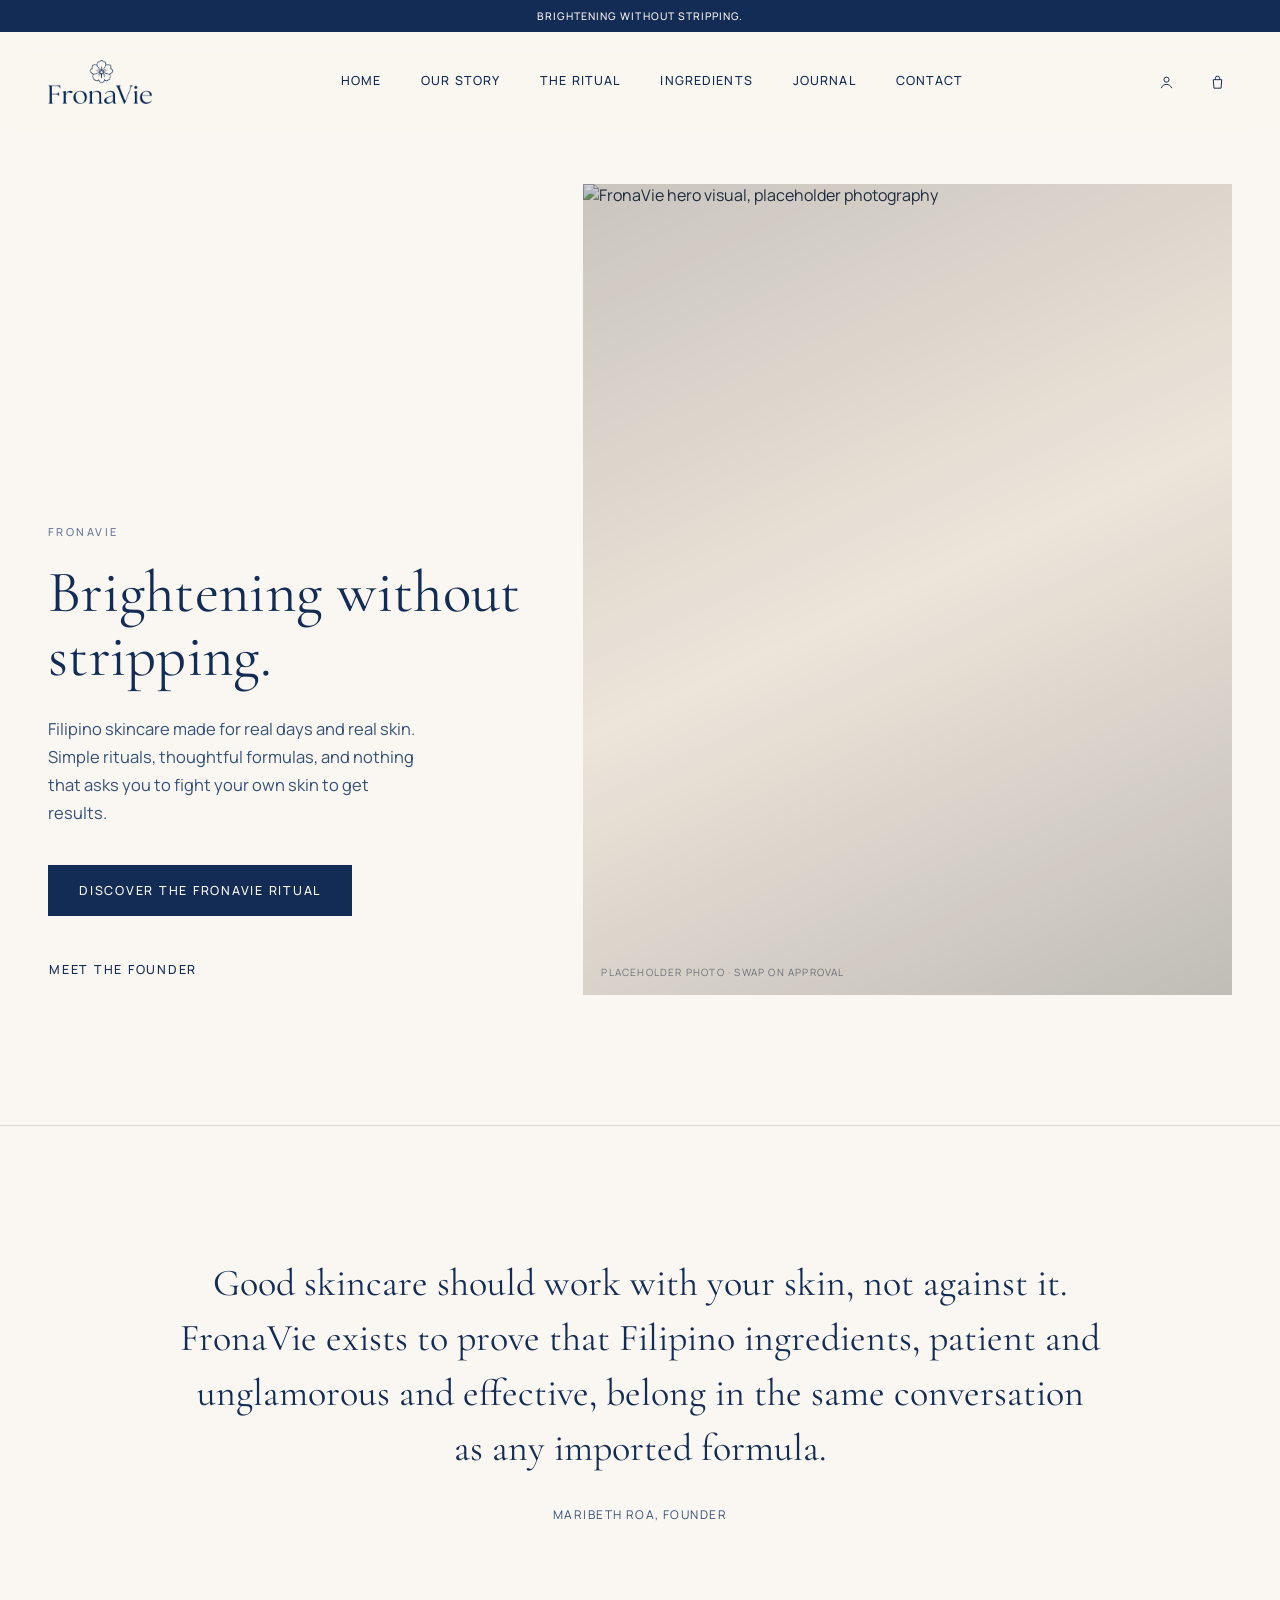
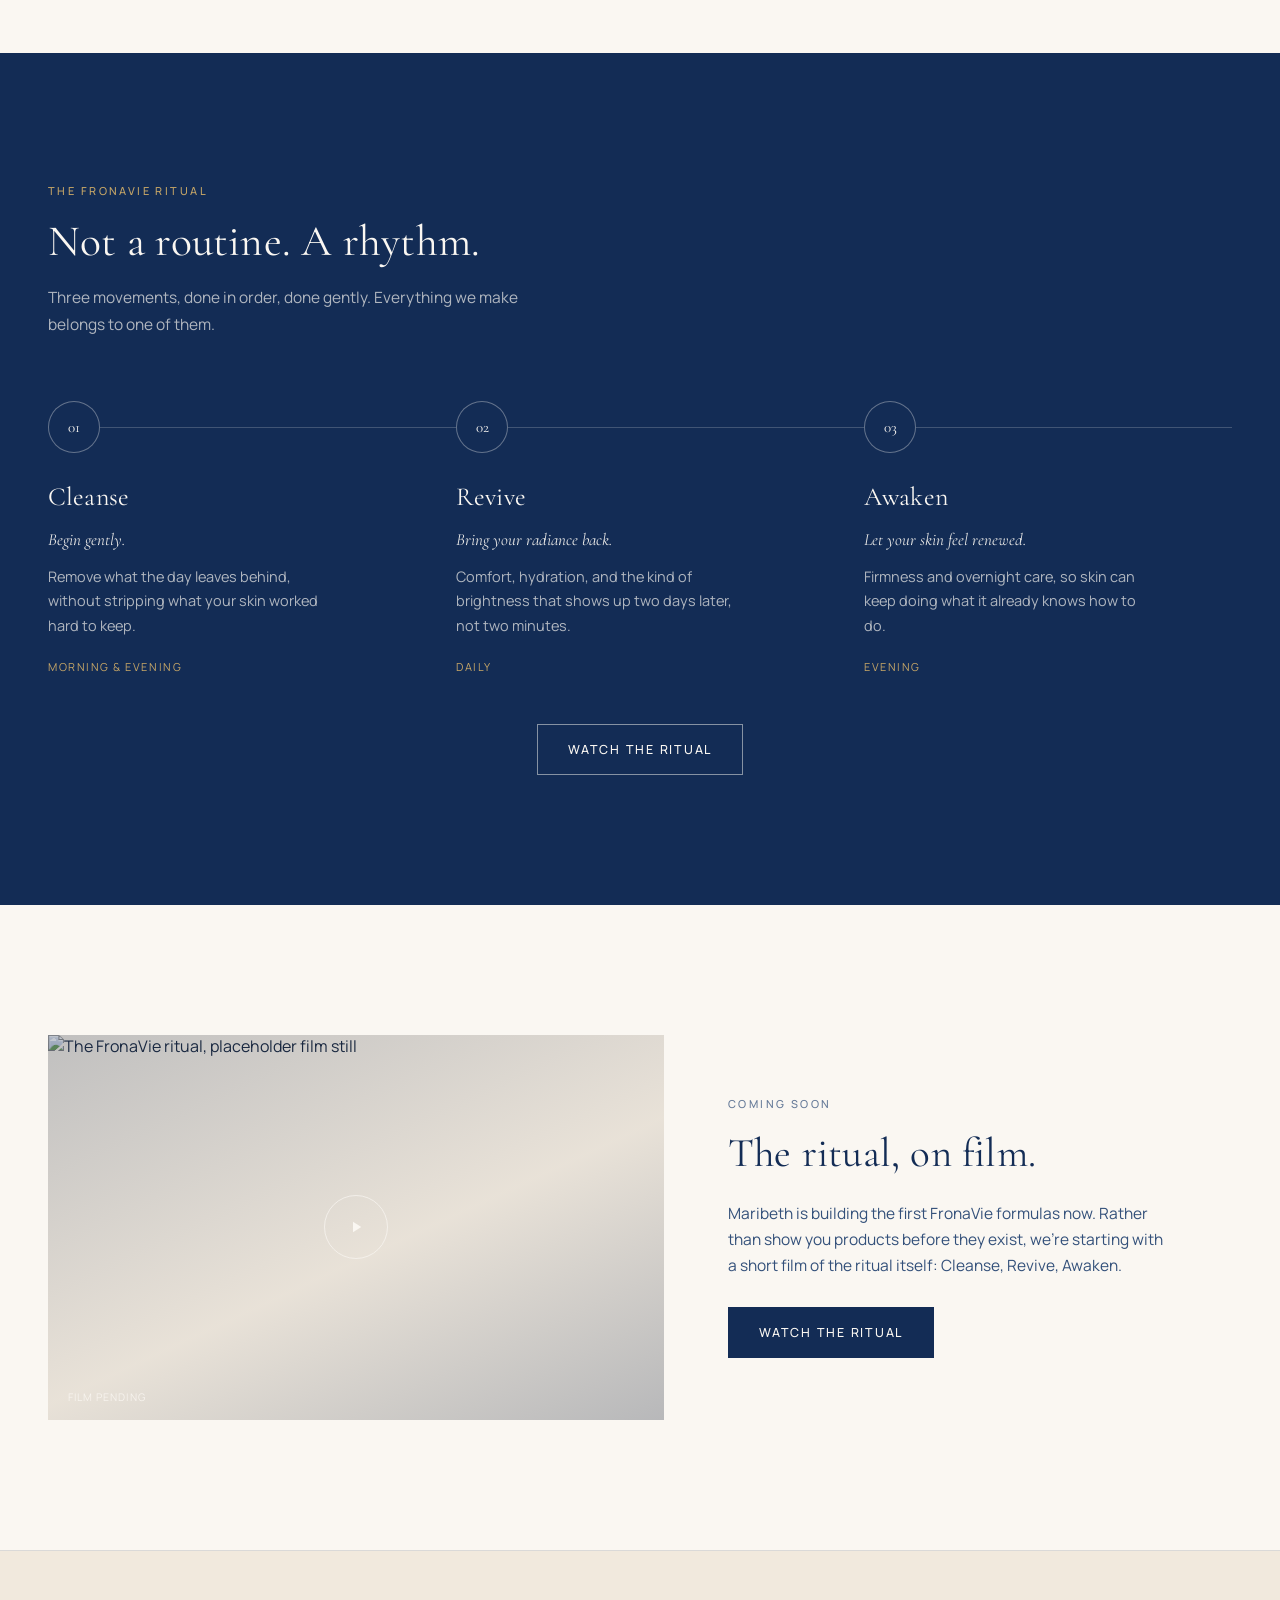
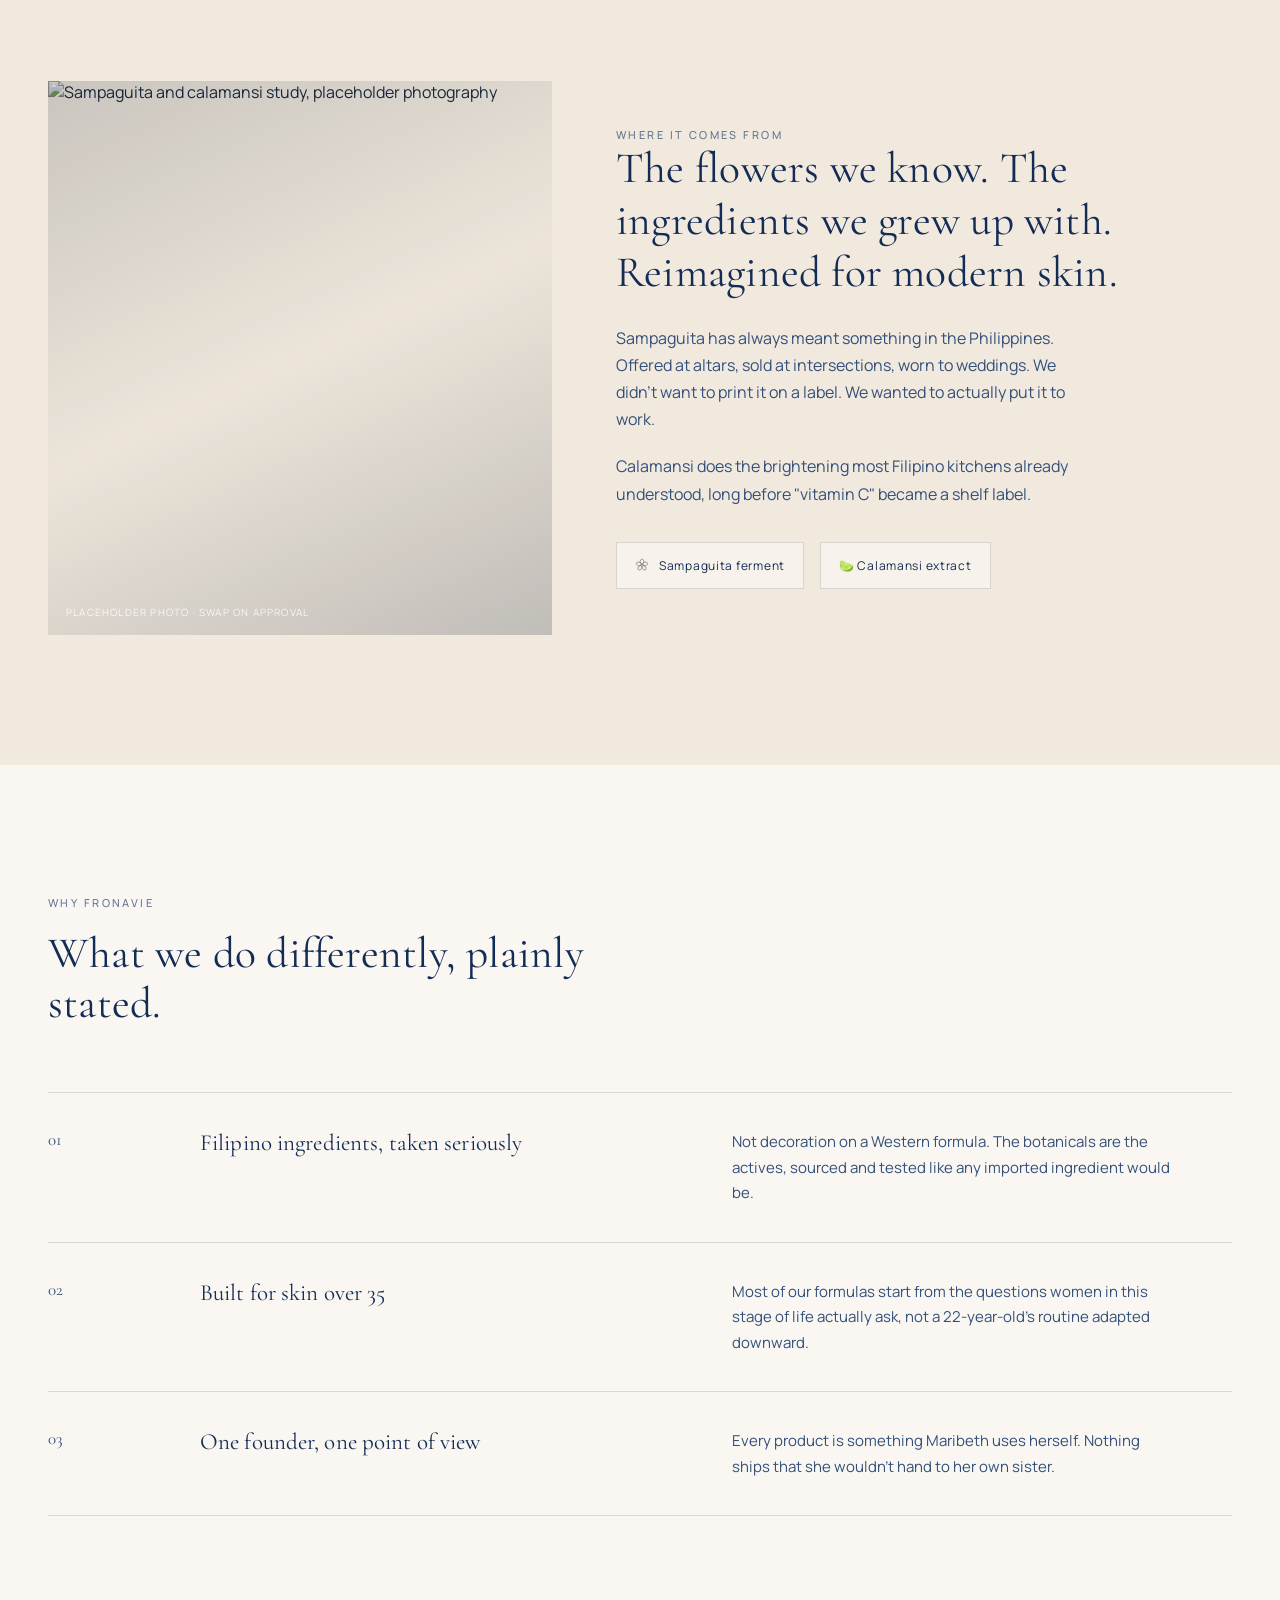
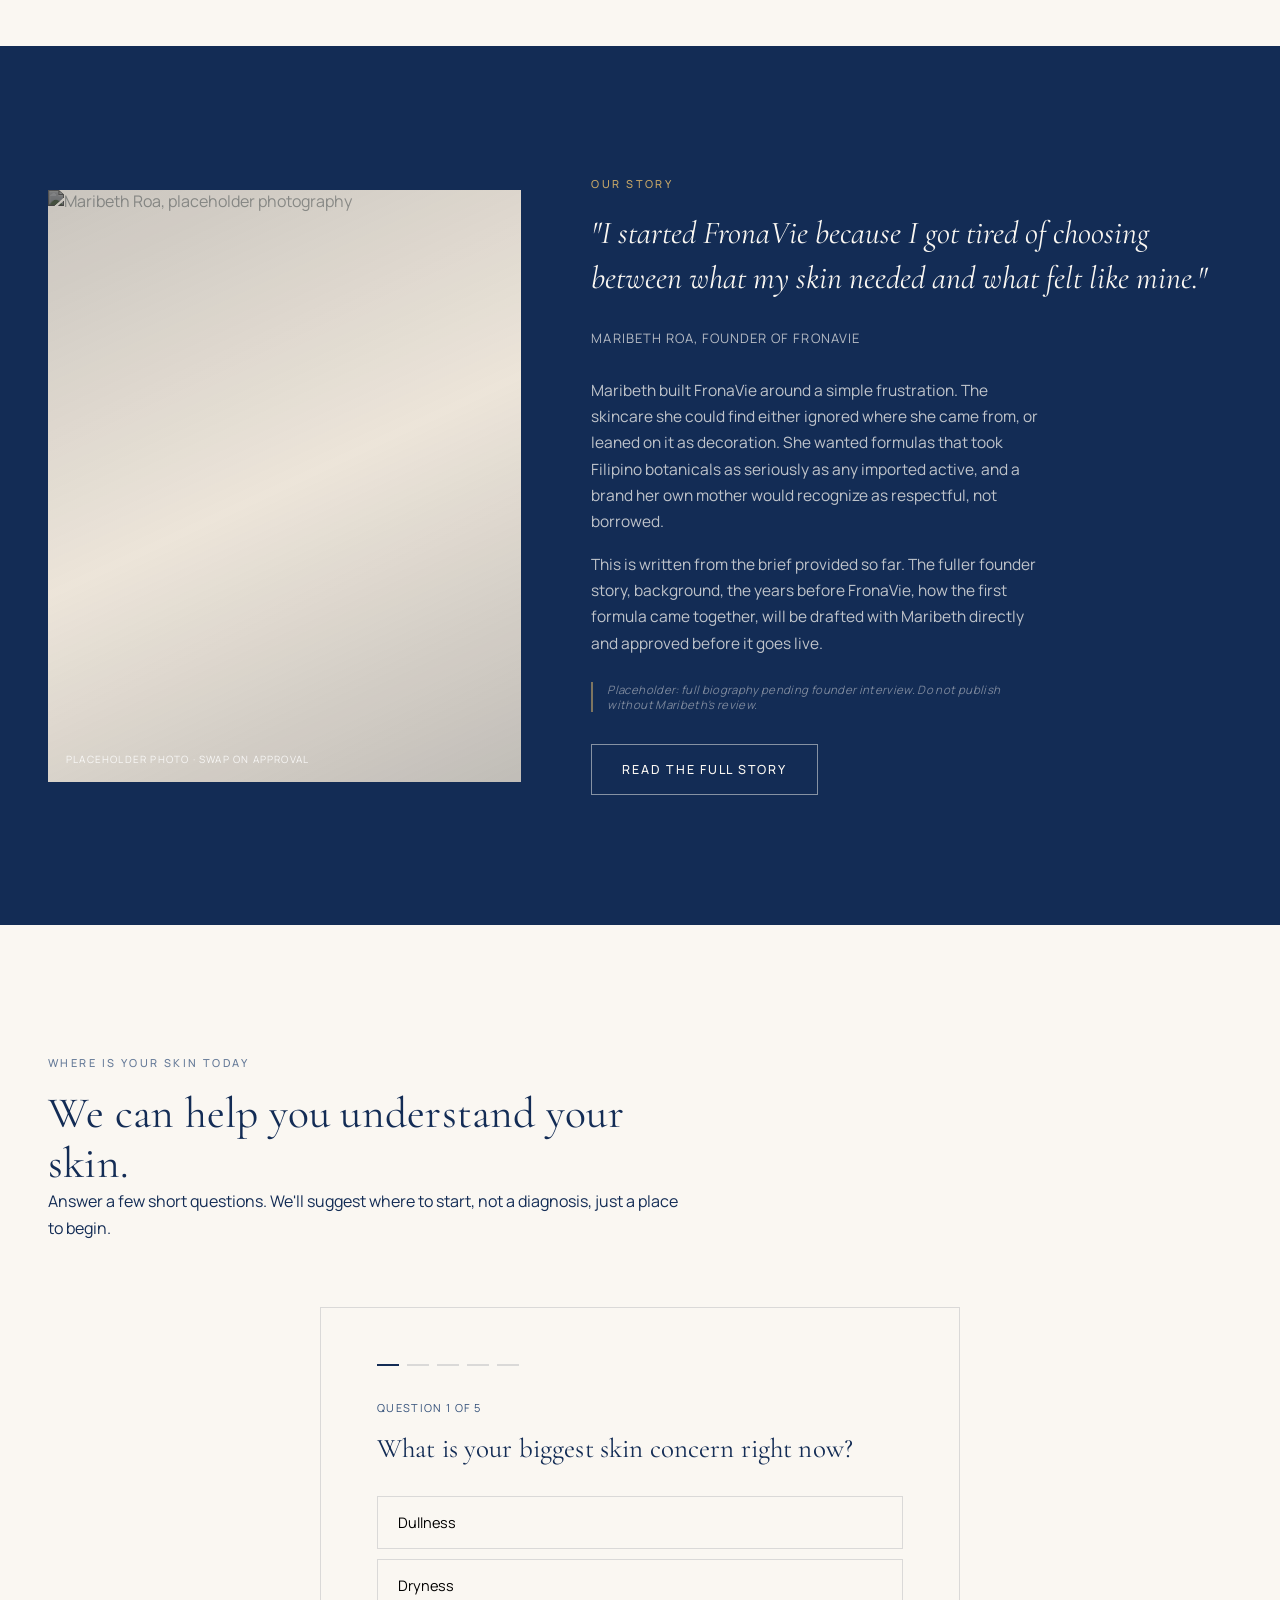
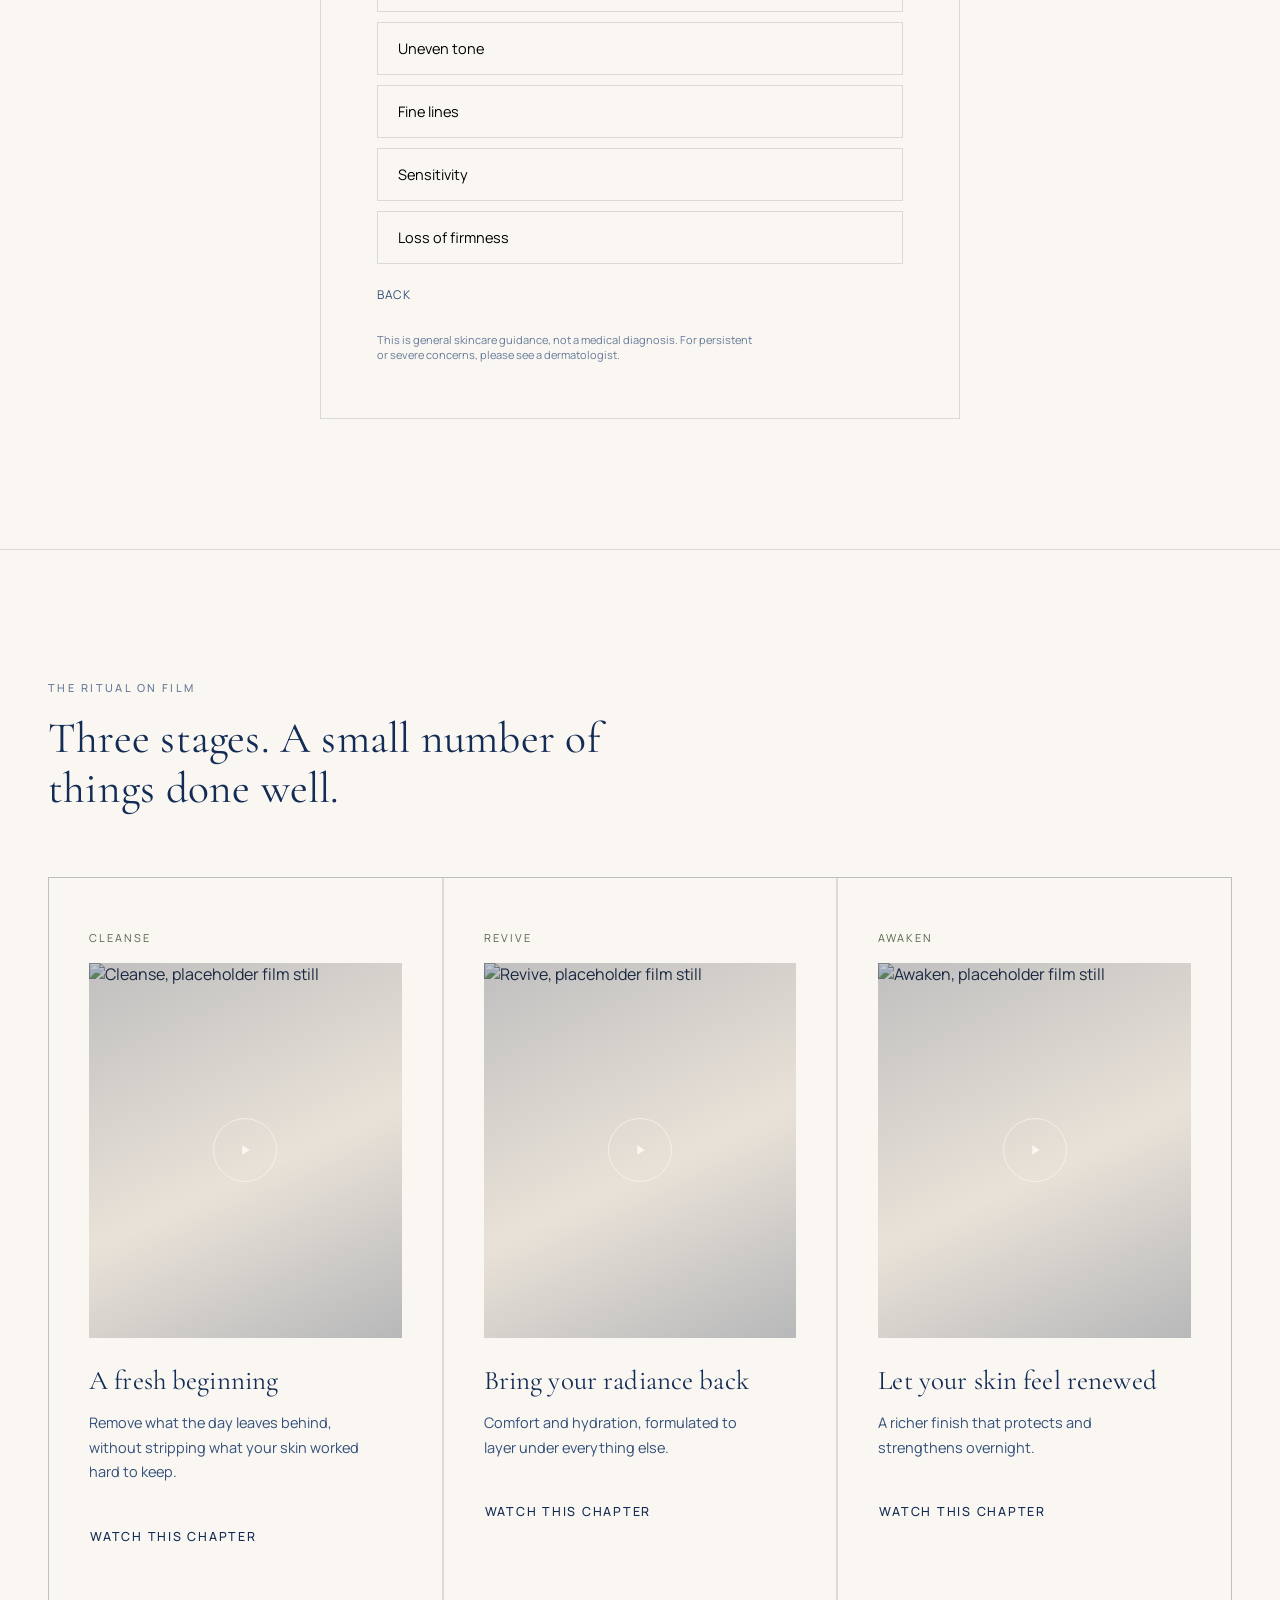
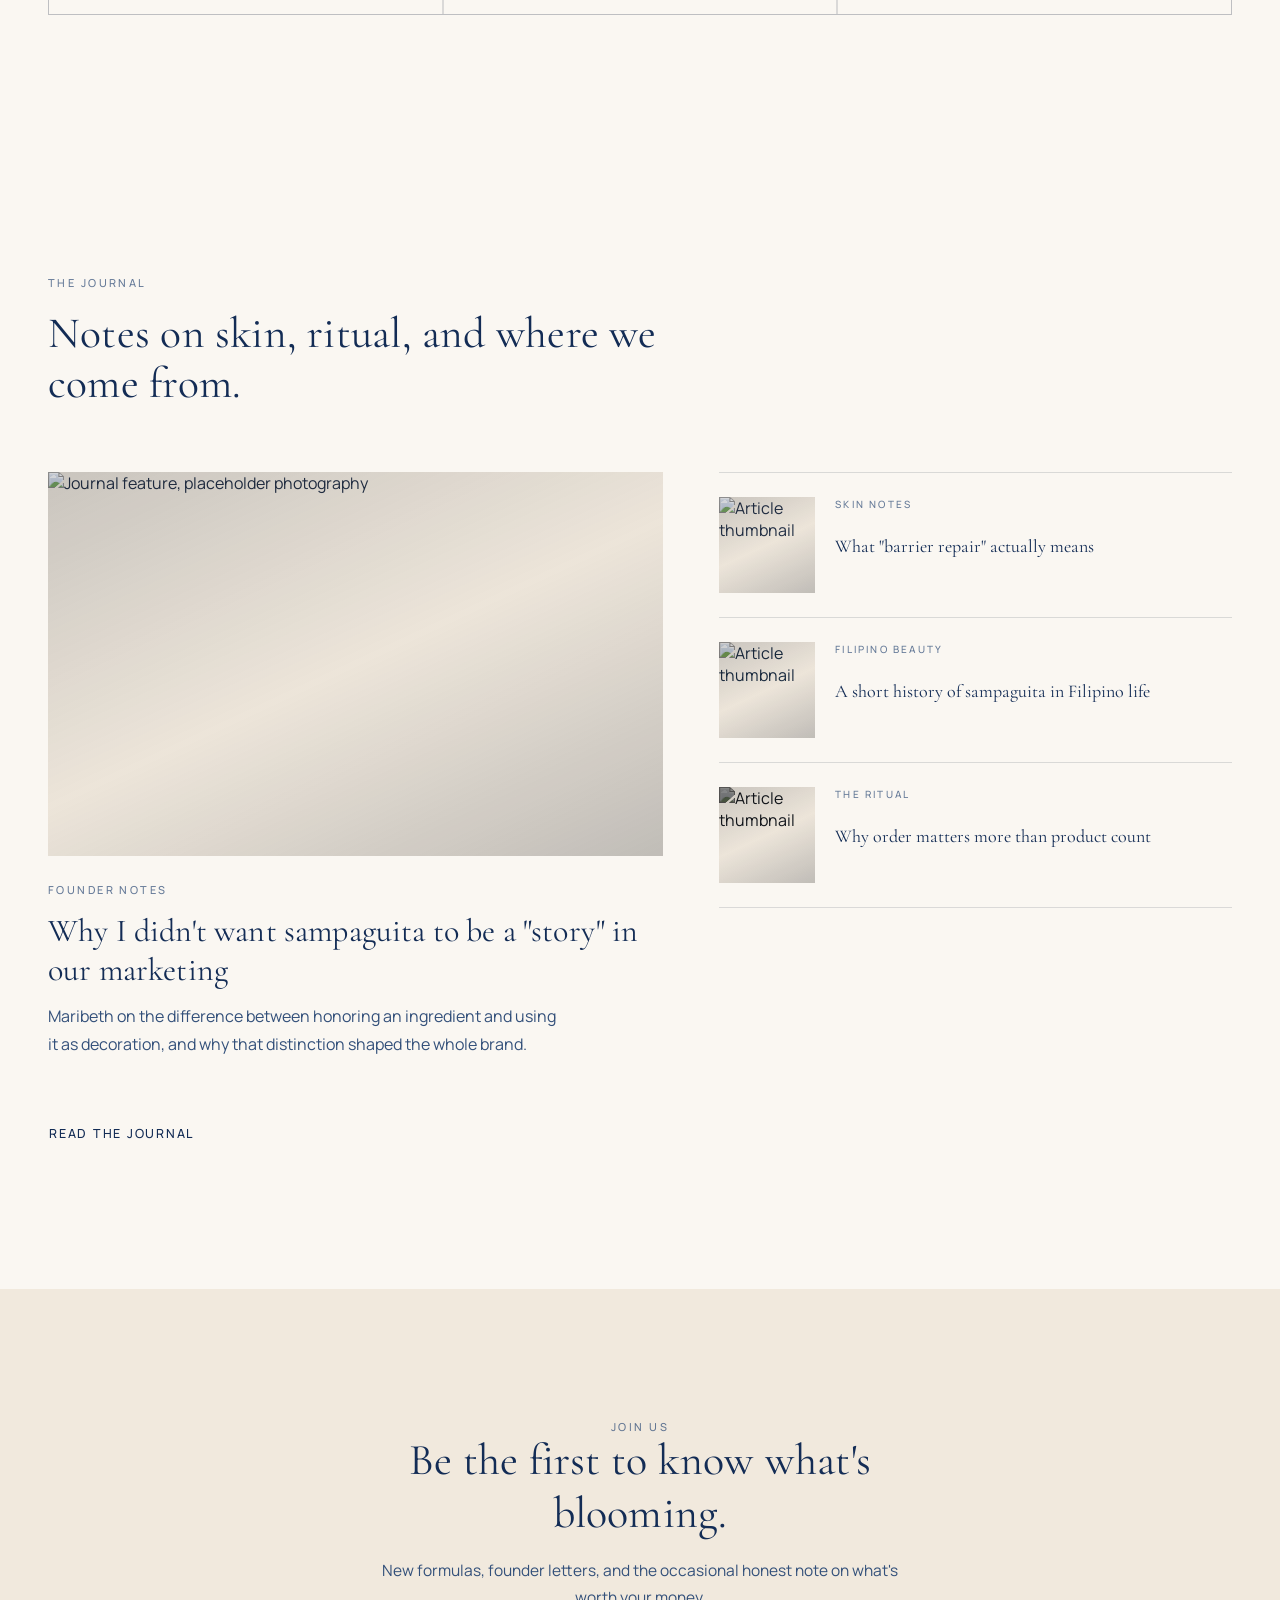
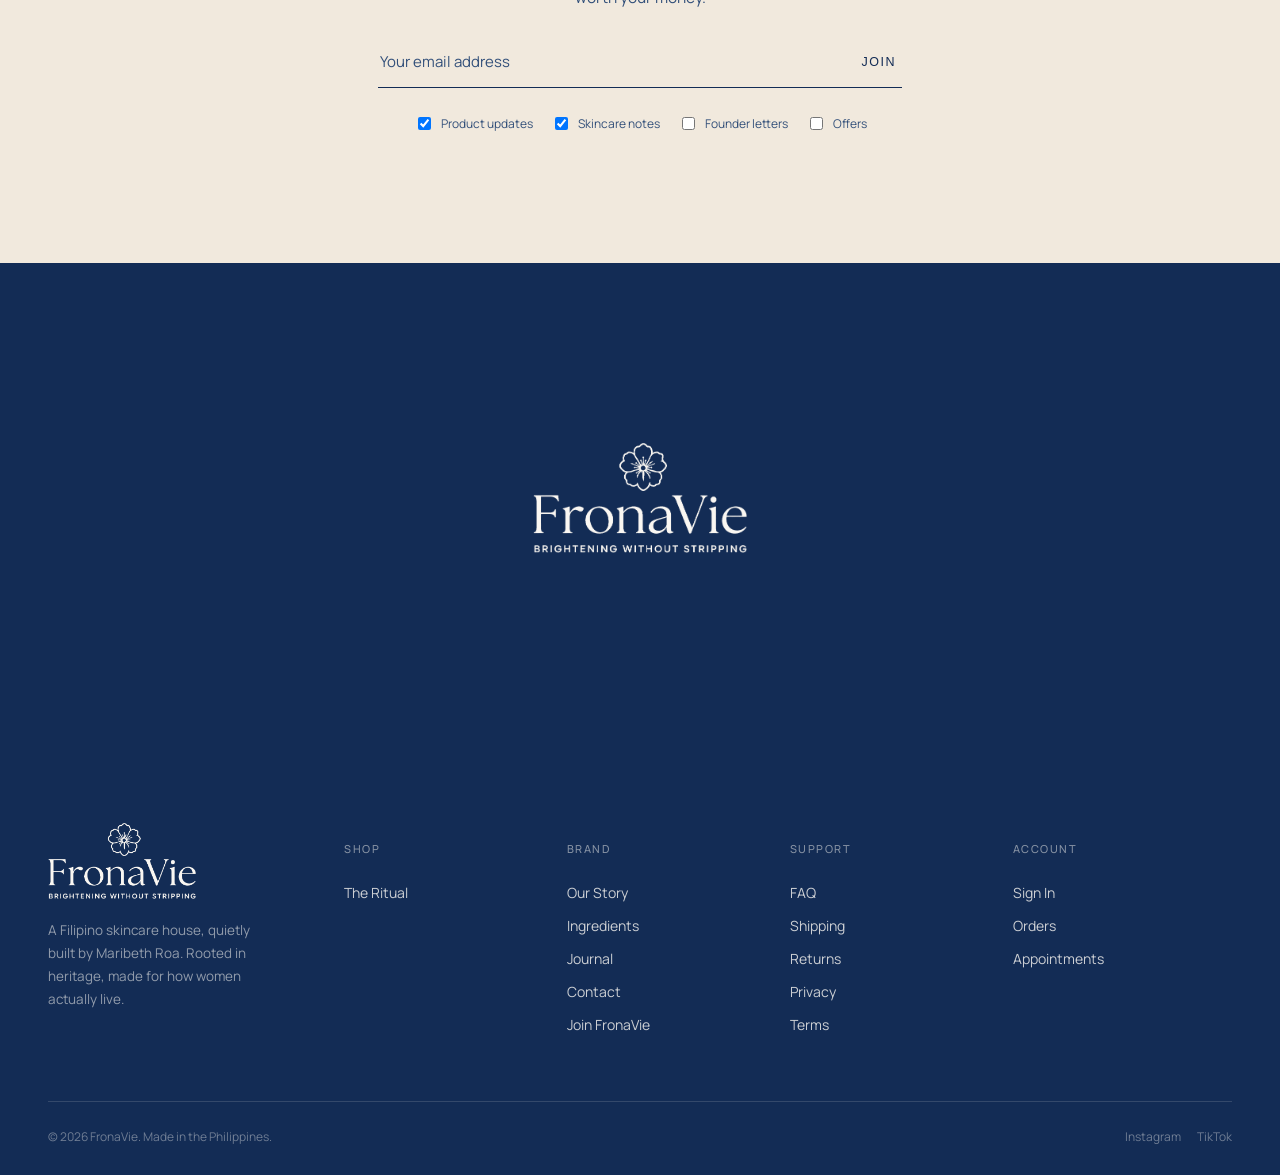
==== commit fe610560: "FronaVie" ====
--- a/index.html
+++ b/index.html
@@ -20,7 +20,7 @@
     <nav class="nav-center">
       <a href="index.html">Home</a>
       <a href="our-story.html">Our Story</a>
-      <a href="our-skincare.html">Our Skincare</a>
+      <a href="the-ritual.html">The Ritual</a>
       <a href="ingredients.html">Ingredients</a>
       <a href="journal.html">Journal</a>
       <a href="contact.html">Contact</a>
@@ -36,7 +36,7 @@
 <div class="mobile-menu" id="mobileMenu">
   <a href="index.html">Home</a>
   <a href="our-story.html">Our Story</a>
-  <a href="our-skincare.html">Our Skincare</a>
+  <a href="the-ritual.html">The Ritual</a>
   <a href="ingredients.html">Ingredients</a>
   <a href="journal.html">Journal</a>
   <a href="contact.html">Contact</a>
@@ -110,23 +110,19 @@
 
   <section id="skincare">
     <div class="wrap spotlight-grid">
-      <div class="photo spotlight-photo reveal">
-        <img src="https://picsum.photos/seed/fronavie-product1/800/1000" alt="Hero product, placeholder photography">
-        <span class="cap">Placeholder photo · swap on approval</span>
+      <div class="film-frame spotlight-photo reveal">
+        <img src="https://picsum.photos/seed/fronavie-film-teaser/800/1000" alt="The FronaVie ritual, placeholder film still">
+        <div class="film-play" aria-hidden="true">
+          <svg width="18" height="18" viewBox="0 0 24 24" fill="currentColor"><path d="M8 5v14l11-7z"/></svg>
+        </div>
+        <span class="film-caption">Film pending</span>
       </div>
       <div class="spotlight-copy reveal">
-        <div class="eyebrow">This Season</div>
-        <h2><a href="product.html" style="color:inherit;">The Sampaguita Barrier Serum</a></h2>
-        <p class="desc">Our most requested formula, built around a sampaguita ferment we spent a year getting right. It sits under makeup without pilling and works quietly overnight.</p>
-        <div class="spotlight-meta">
-          <div><span class="l">Concern</span><span class="v">Dehydration</span></div>
-          <div><span class="l">Stage</span><span class="v">Revive</span></div>
-          <div><span class="l">Texture</span><span class="v">Silk-gel</span></div>
-        </div>
+        <div class="eyebrow">Coming Soon</div>
+        <h2>The ritual, on film.</h2>
+        <p class="desc">Maribeth is building the first FronaVie formulas now. Rather than show you products before they exist, we're starting with a short film of the ritual itself: Cleanse, Revive, Awaken.</p>
         <div class="price-row">
-          <span class="price">₱2,480</span>
-          <a href="product.html" class="btn solid">View product</a>
-          <button class="icon-btn" aria-label="Save"><svg width="18" height="18" viewBox="0 0 24 24" fill="none" stroke="currentColor" stroke-width="1.4"><path d="M12 21s-7.5-4.6-10-9.2C0.3 8 2 4 6 4c2.1 0 3.7 1.1 6 3.4C14.3 5.1 15.9 4 18 4c4 0 5.7 4 4 7.8-2.5 4.6-10 9.2-10 9.2z"/></svg></button>
+          <a href="the-ritual.html" class="btn solid">Watch the ritual</a>
         </div>
       </div>
     </div>
@@ -275,6 +271,7 @@
           <div class="quiz-label">Your FronaVie Ritual</div>
           <h3 class="quiz-q" id="quizResultLine">Your skin is asking for a little more radiance.</h3>
           <div class="result-stages" id="resultStages"></div>
+          <p style="font-size:13px; color:var(--navy-soft); margin-top:8px;">Formulas are still being finalized. <a href="join.html" style="color:var(--navy); text-decoration:underline;">Join the list</a> to hear when they're ready.</p>
           <div class="quiz-restart" id="quizRestart">Start again</div>
         </div>
 
@@ -288,7 +285,7 @@
   <section>
     <div class="wrap">
       <div class="section-head reveal">
-        <div class="eyebrow">Our Skincare</div>
+        <div class="eyebrow">The Ritual On Film</div>
         <h2>Three stages. A small number of things done well.</h2>
       </div>
     </div>
@@ -296,24 +293,33 @@
       <div class="collections">
         <div class="collection reveal">
           <div class="step-name">Cleanse</div>
-          <div class="photo light mini-photo"><img src="https://picsum.photos/seed/fronavie-cleanse/500/600" alt="Cleanse product, placeholder photography"></div>
-          <h3>The Sampaguita Milk Cleanser</h3>
-          <p>A cream cleanser that doesn't leave skin feeling squeaky or stripped.</p>
-          <a href="our-skincare.html" class="btn quiet">View collection</a>
+          <div class="film-frame mini-photo">
+            <img src="https://picsum.photos/seed/fronavie-cleanse/500/600" alt="Cleanse, placeholder film still">
+            <div class="film-play" aria-hidden="true"><svg width="16" height="16" viewBox="0 0 24 24" fill="currentColor"><path d="M8 5v14l11-7z"/></svg></div>
+          </div>
+          <h3>A fresh beginning</h3>
+          <p>Remove what the day leaves behind, without stripping what your skin worked hard to keep.</p>
+          <a href="the-ritual.html" class="btn quiet">Watch this chapter</a>
         </div>
         <div class="collection reveal">
           <div class="step-name">Revive</div>
-          <div class="photo light mini-photo"><img src="https://picsum.photos/seed/fronavie-revive/500/600" alt="Revive product, placeholder photography"></div>
-          <h3>The Sampaguita Barrier Serum</h3>
-          <p>Hydration and radiance, formulated to layer under everything else.</p>
-          <a href="our-skincare.html" class="btn quiet">View collection</a>
+          <div class="film-frame mini-photo">
+            <img src="https://picsum.photos/seed/fronavie-revive/500/600" alt="Revive, placeholder film still">
+            <div class="film-play" aria-hidden="true"><svg width="16" height="16" viewBox="0 0 24 24" fill="currentColor"><path d="M8 5v14l11-7z"/></svg></div>
+          </div>
+          <h3>Bring your radiance back</h3>
+          <p>Comfort and hydration, formulated to layer under everything else.</p>
+          <a href="the-ritual.html" class="btn quiet">Watch this chapter</a>
         </div>
         <div class="collection reveal">
           <div class="step-name">Awaken</div>
-          <div class="photo light mini-photo"><img src="https://picsum.photos/seed/fronavie-awaken/500/600" alt="Awaken product, placeholder photography"></div>
-          <h3>The Calamansi Night Cream</h3>
-          <p>A richer finish that protects and strengthens while you sleep.</p>
-          <a href="our-skincare.html" class="btn quiet">View collection</a>
+          <div class="film-frame mini-photo">
+            <img src="https://picsum.photos/seed/fronavie-awaken/500/600" alt="Awaken, placeholder film still">
+            <div class="film-play" aria-hidden="true"><svg width="16" height="16" viewBox="0 0 24 24" fill="currentColor"><path d="M8 5v14l11-7z"/></svg></div>
+          </div>
+          <h3>Let your skin feel renewed</h3>
+          <p>A richer finish that protects and strengthens overnight.</p>
+          <a href="the-ritual.html" class="btn quiet">Watch this chapter</a>
         </div>
       </div>
     </div>
@@ -388,12 +394,11 @@
   <div class="wrap">
     <div class="foot-grid">
       <div class="foot-brand">
-        <div class="logo"><img src="assets/fronavie-logo-nav-white.png" alt="FronaVie" class="logo-img"></div>
-        <div class="foot-tagline">Brightening without stripping.</div>
+        <div class="logo foot-logo-full"><img src="assets/fronavie-logo-full-white.png" alt="FronaVie. Brightening without stripping." class="logo-img"></div>
         <p>A Filipino skincare house, quietly built by Maribeth Roa. Rooted in heritage, made for how women actually live.</p>
       </div>
       <div class="foot-col"><h5>Shop</h5>
-        <a href="our-skincare.html">Cleanse</a><a href="our-skincare.html">Revive</a><a href="our-skincare.html">Awaken</a><a href="our-skincare.html">All Products</a>
+        <a href="the-ritual.html">The Ritual</a>
       </div>
       <div class="foot-col"><h5>Brand</h5>
         <a href="our-story.html">Our Story</a><a href="ingredients.html">Ingredients</a><a href="journal.html">Journal</a><a href="contact.html">Contact</a><a href="join.html">Join FronaVie</a>
@@ -430,12 +435,12 @@
     var answers = {};
 
     var rituals = {
-      'Dullness': { line:"Your skin is asking for a little more radiance.", cleanse:"Calamansi Micellar Water", revive:"Calamansi Brightening Essence", awaken:"Calamansi Night Cream" },
-      'Dryness': { line:"Your skin needs comfort back before anything else.", cleanse:"Sampaguita Milk Cleanser", revive:"Sampaguita Barrier Serum", awaken:"Calamansi Night Cream" },
-      'Uneven tone': { line:"Calamansi is where we would start.", cleanse:"Calamansi Micellar Water", revive:"Calamansi Brightening Essence", awaken:"Calamansi Night Cream" },
-      'Fine lines': { line:"Focus on barrier strength first.", cleanse:"Sampaguita Milk Cleanser", revive:"Sampaguita Barrier Serum", awaken:"Calamansi Night Cream" },
-      'Sensitivity': { line:"Keep it simple while your skin settles.", cleanse:"Sampaguita Milk Cleanser", revive:"Sampaguita Barrier Serum", awaken:"Sampaguita Eye Balm" },
-      'Loss of firmness': { line:"Consistency will matter more than any single product.", cleanse:"Sampaguita Milk Cleanser", revive:"Sampaguita Barrier Serum", awaken:"Calamansi Night Cream" }
+      'Dullness': { line:"Your skin is asking for a little more radiance.", cleanse:"A gentle cleanse that doesn't dull skin further", revive:"Something brightening, worn daily", awaken:"A richer finish overnight" },
+      'Dryness': { line:"Your skin needs comfort back before anything else.", cleanse:"A cream cleanse that never feels tight", revive:"A layer of steady hydration", awaken:"A richer finish overnight" },
+      'Uneven tone': { line:"Calamansi is where we would start.", cleanse:"A gentle first cleanse", revive:"Something brightening, worn daily", awaken:"A richer finish overnight" },
+      'Fine lines': { line:"Focus on barrier strength first.", cleanse:"A gentle cleanse that respects the barrier", revive:"A layer of steady hydration", awaken:"A richer, more supportive finish" },
+      'Sensitivity': { line:"Keep it simple while your skin settles.", cleanse:"A cream cleanse, nothing more for now", revive:"A light layer, once your skin is ready", awaken:"A gentle finish for the eye area and beyond" },
+      'Loss of firmness': { line:"Consistency will matter more than any single product.", cleanse:"A gentle daily cleanse", revive:"A layer of steady hydration", awaken:"A richer, more supportive finish" }
     };
 
     function showStep(i){
--- a/style.css
+++ b/style.css
@@ -357,8 +357,8 @@
   footer{ background:var(--navy); color:rgba(250,247,242,.8); padding:90px 0 30px; }
   .foot-grid{ display:grid; grid-template-columns:1.4fr 1fr 1fr 1fr 1.2fr; gap:40px; padding-bottom:60px; border-bottom:1px solid rgba(250,247,242,.14); }
   @media (max-width:900px){ .foot-grid{ grid-template-columns:1fr 1fr; gap:36px 24px; } }
-  .foot-brand .logo{ color:var(--warm-white); margin-bottom:14px; display:flex; align-items:center; gap:8px; }
-  .foot-tagline{ font-size:10.5px; letter-spacing:.12em; text-transform:uppercase; color:var(--champagne); margin-bottom:16px; }
+  .foot-brand .logo{ color:var(--warm-white); margin-bottom:20px; display:flex; align-items:center; gap:8px; }
+  .foot-logo-full .logo-img{ height:76px; }
   .foot-brand p{ font-size:13.5px; max-width:230px; color:rgba(250,247,242,.55); }
   .foot-col h5{ font-size:11px; letter-spacing:.14em; text-transform:uppercase; margin-bottom:20px; color:rgba(250,247,242,.5); font-weight:500;}
   .foot-col a{ display:block; font-size:14px; padding:7px 0; color:rgba(250,247,242,.8); }
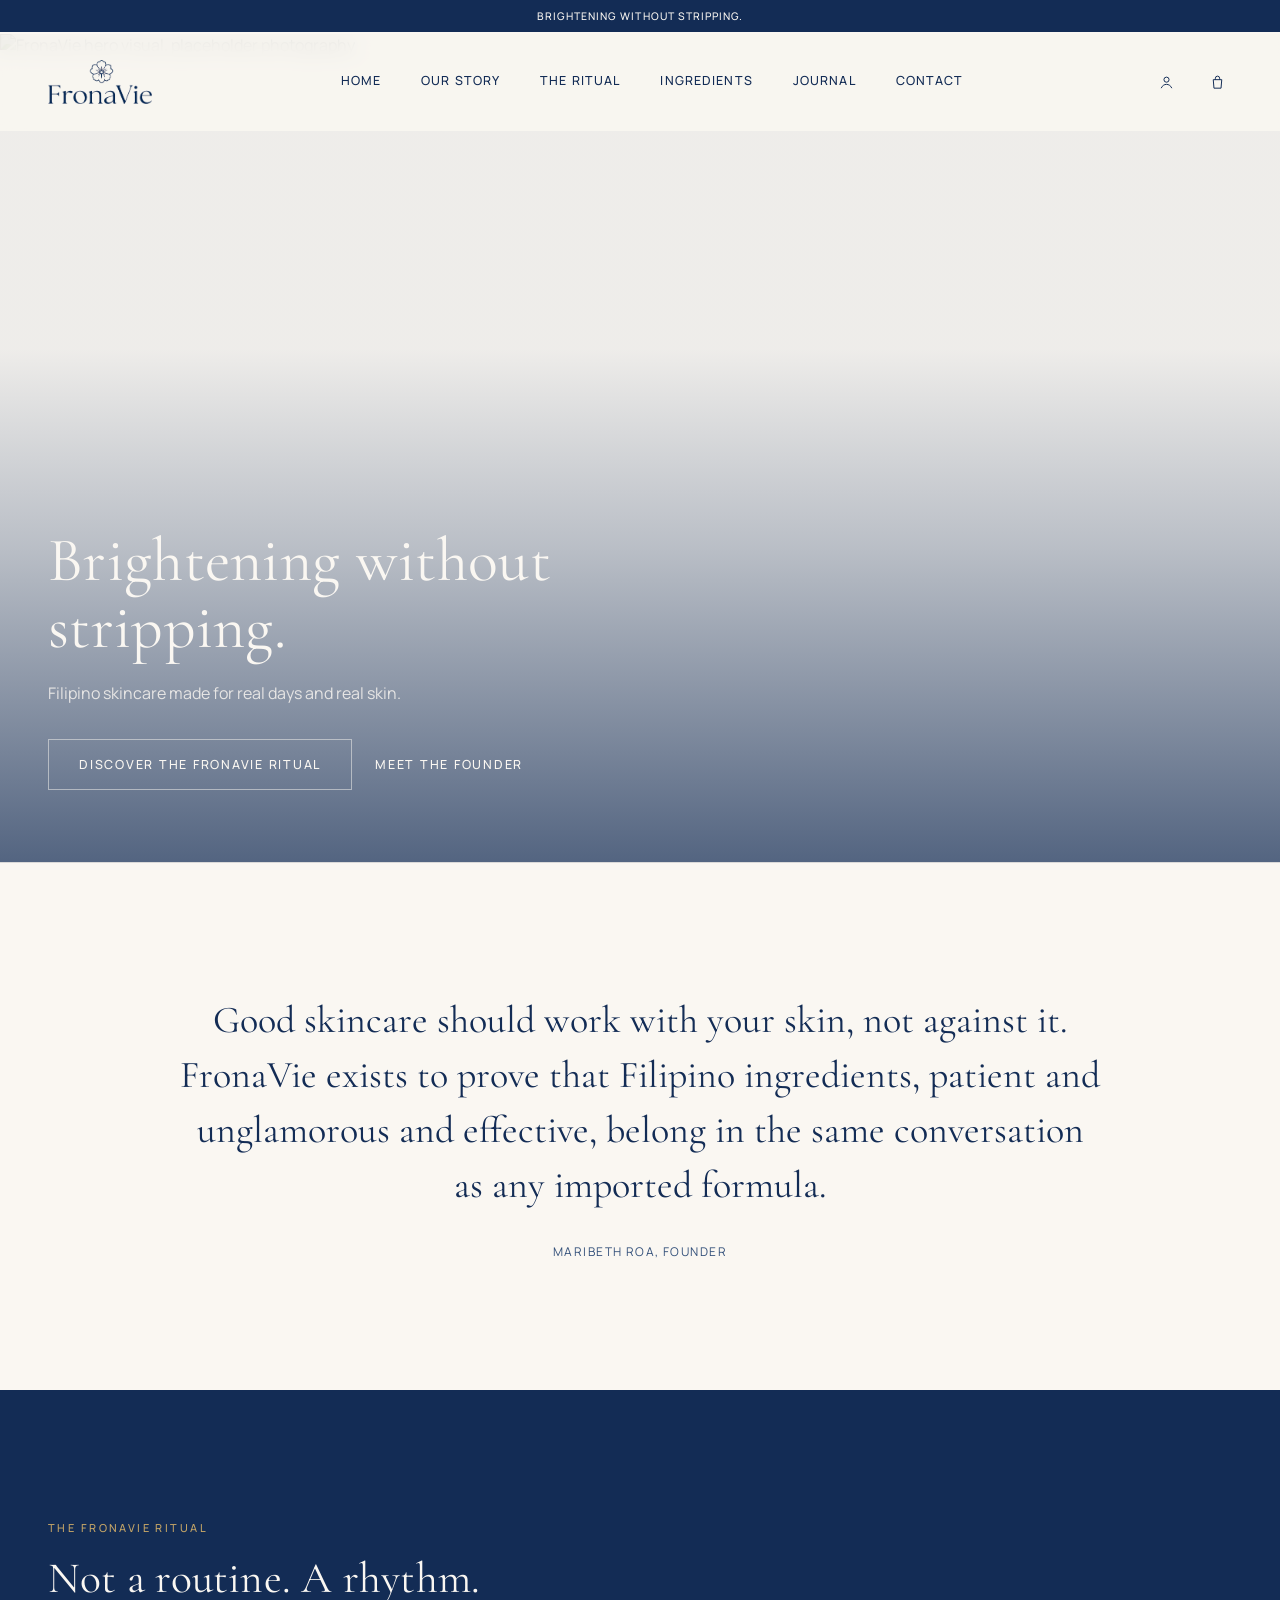
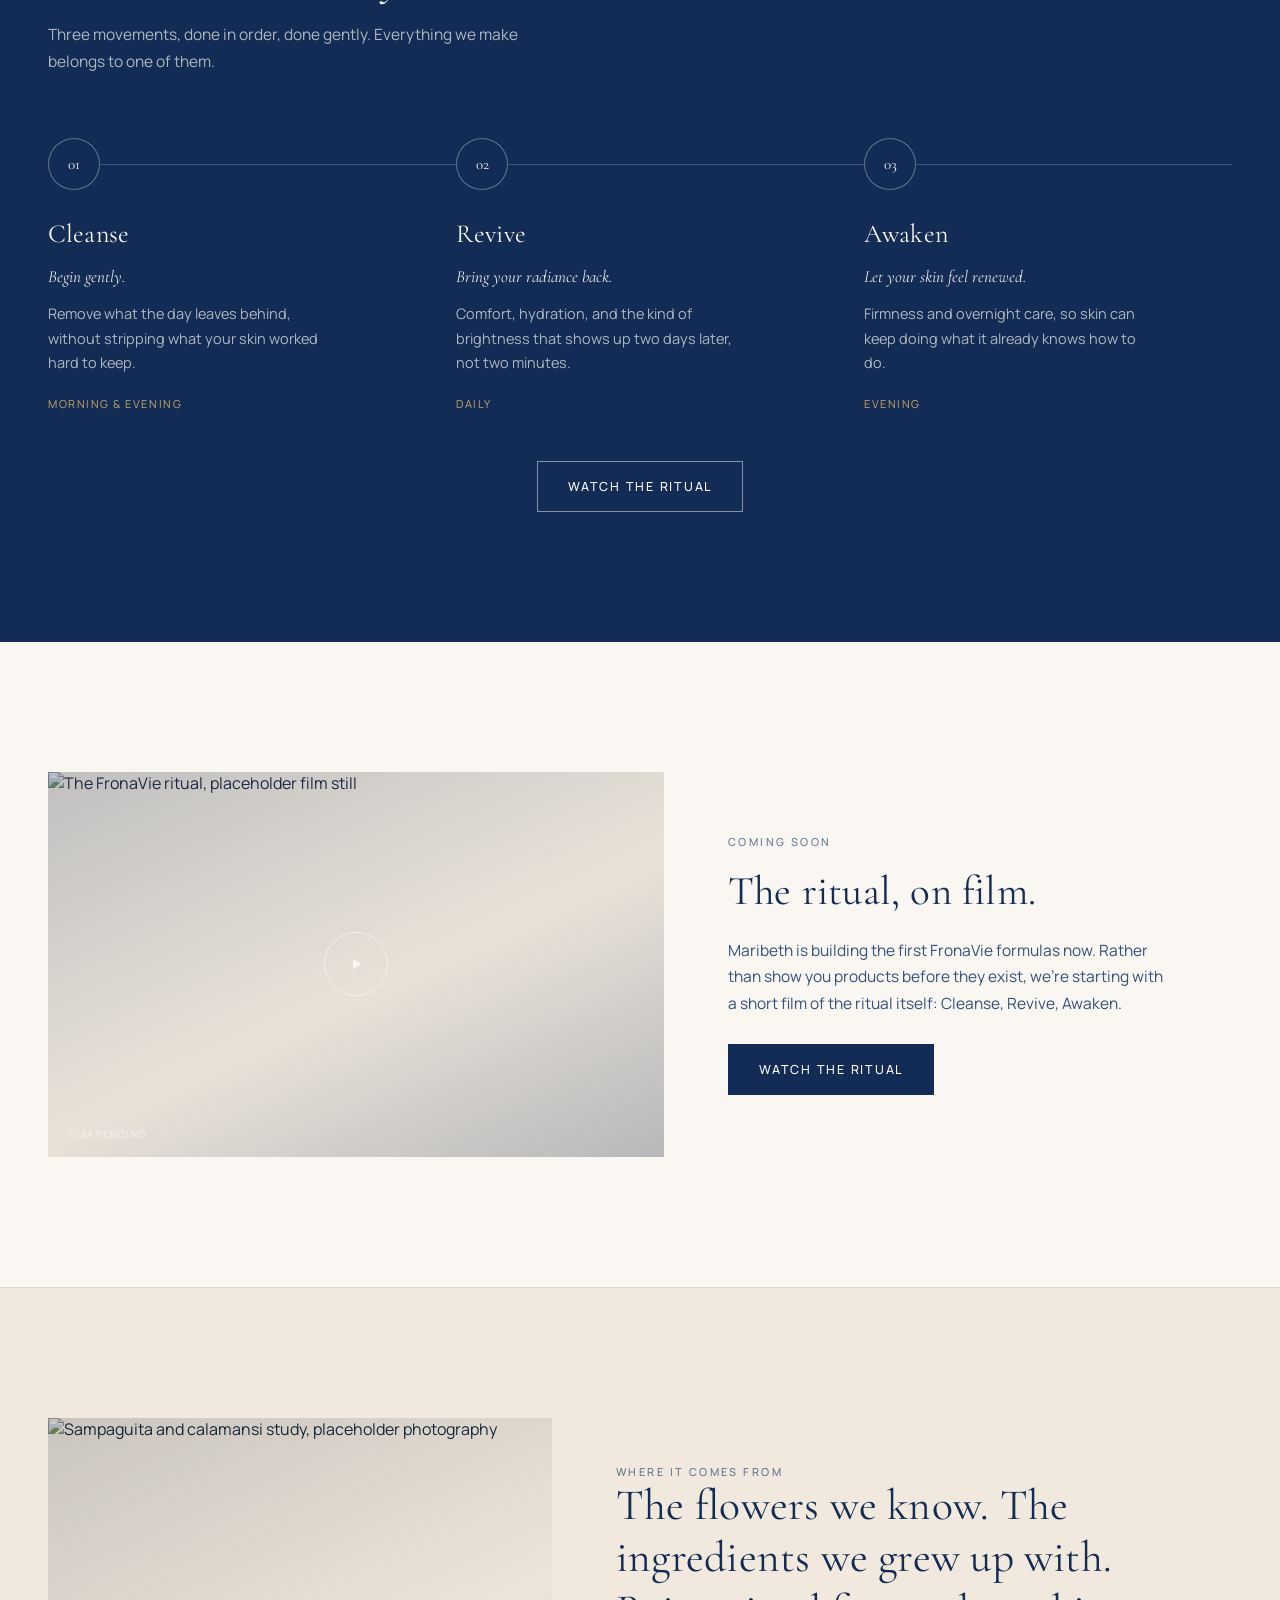
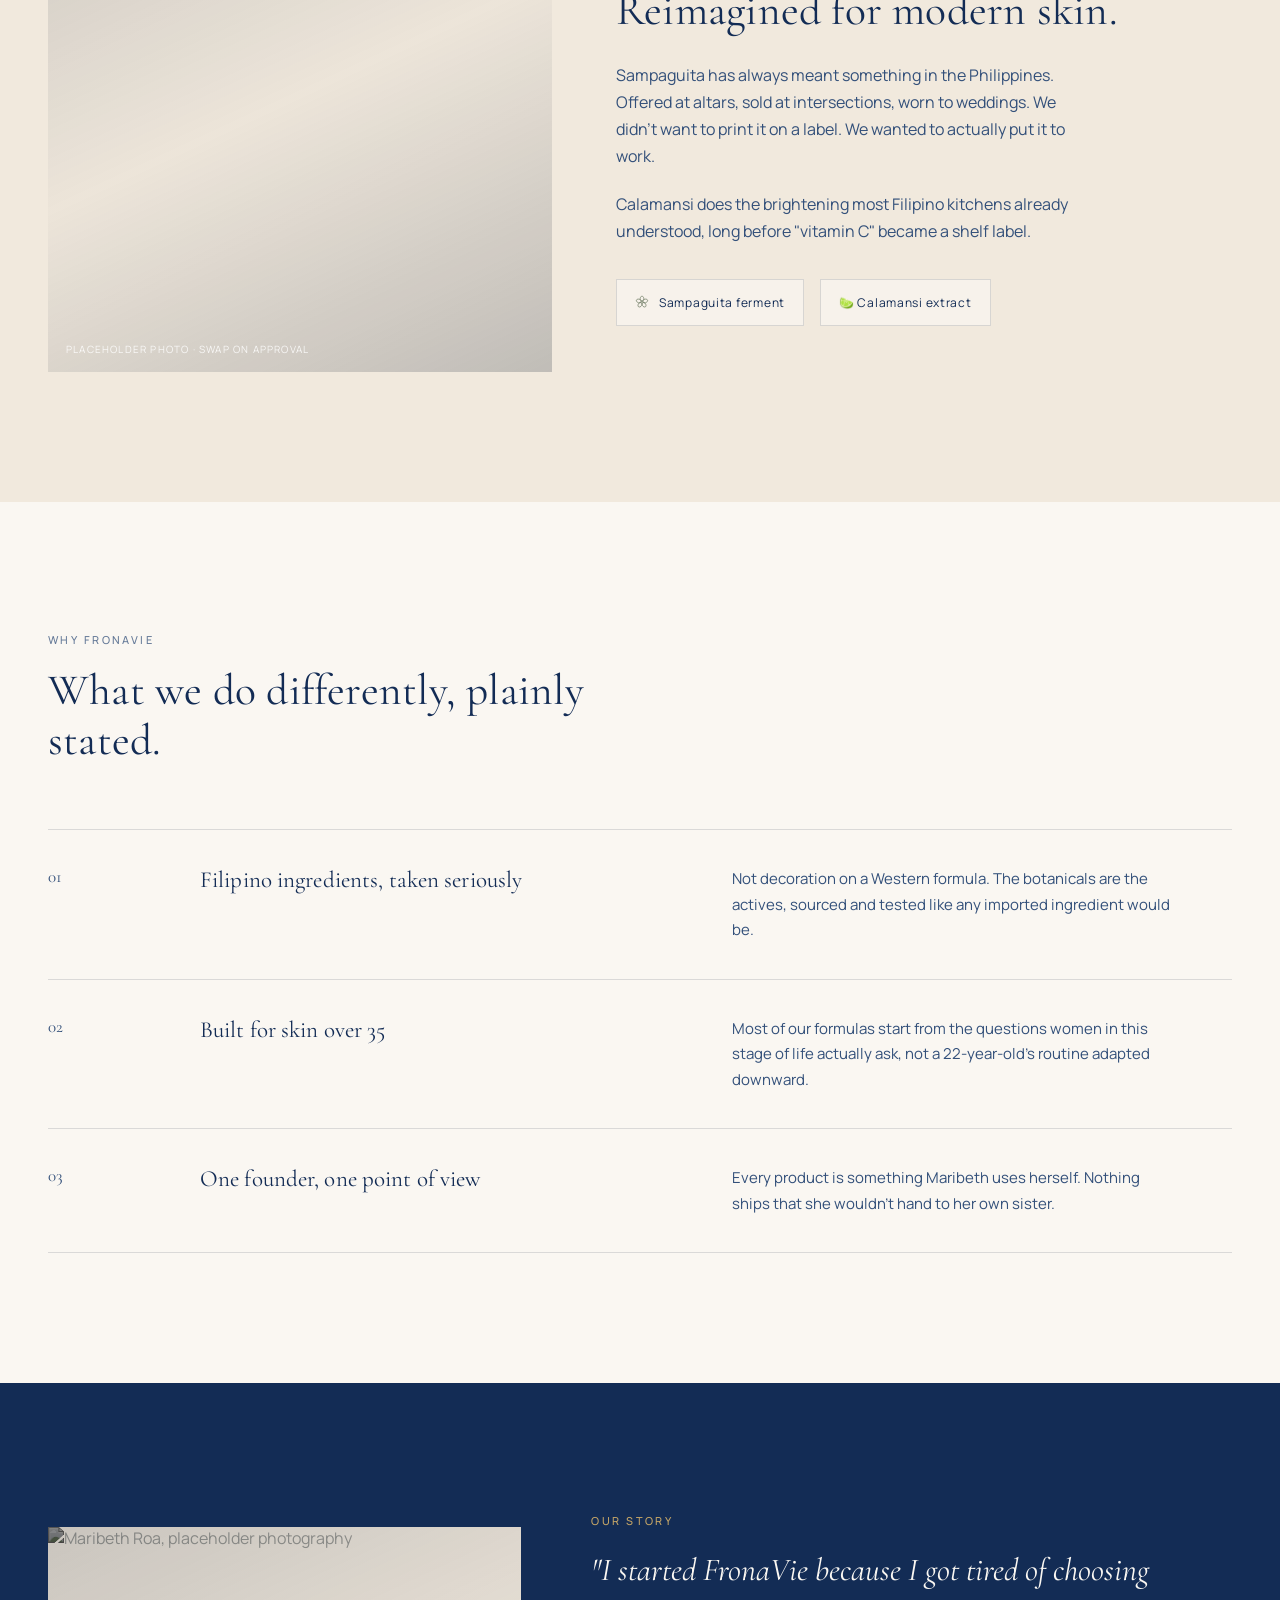
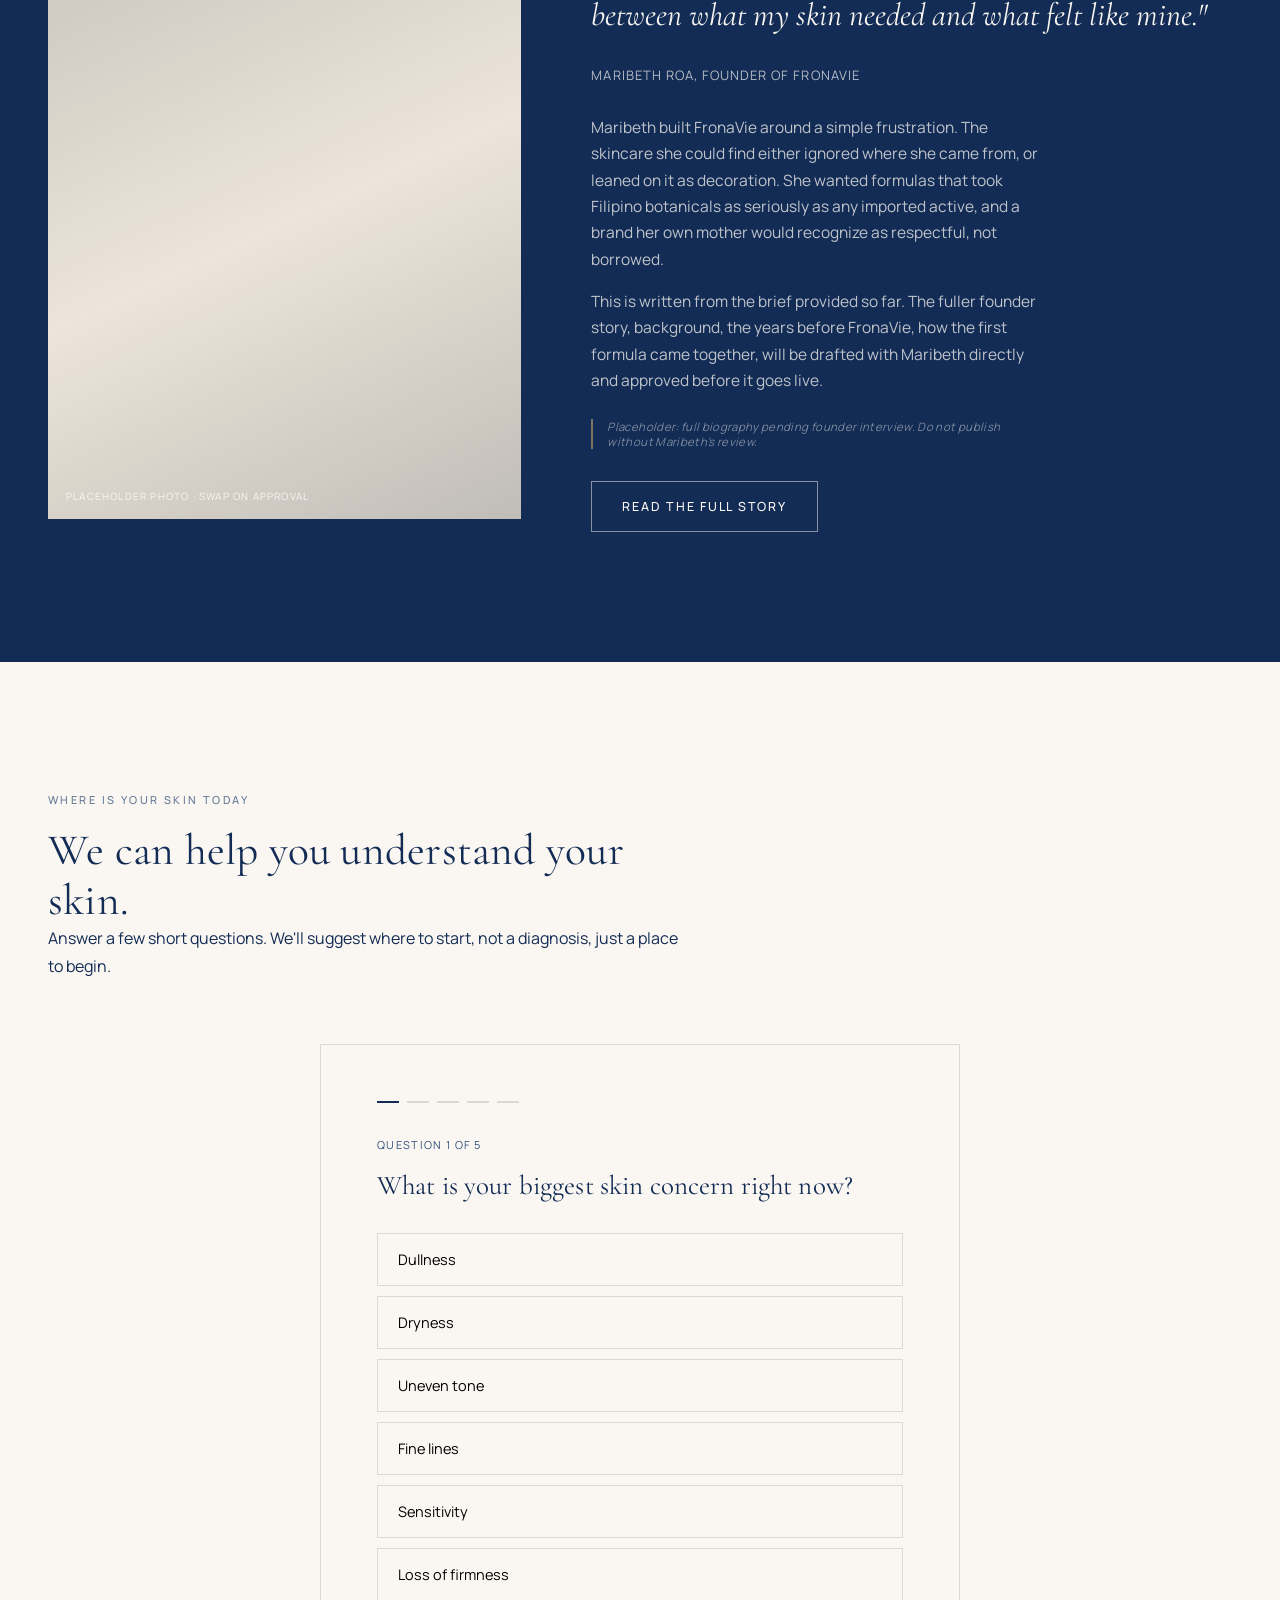
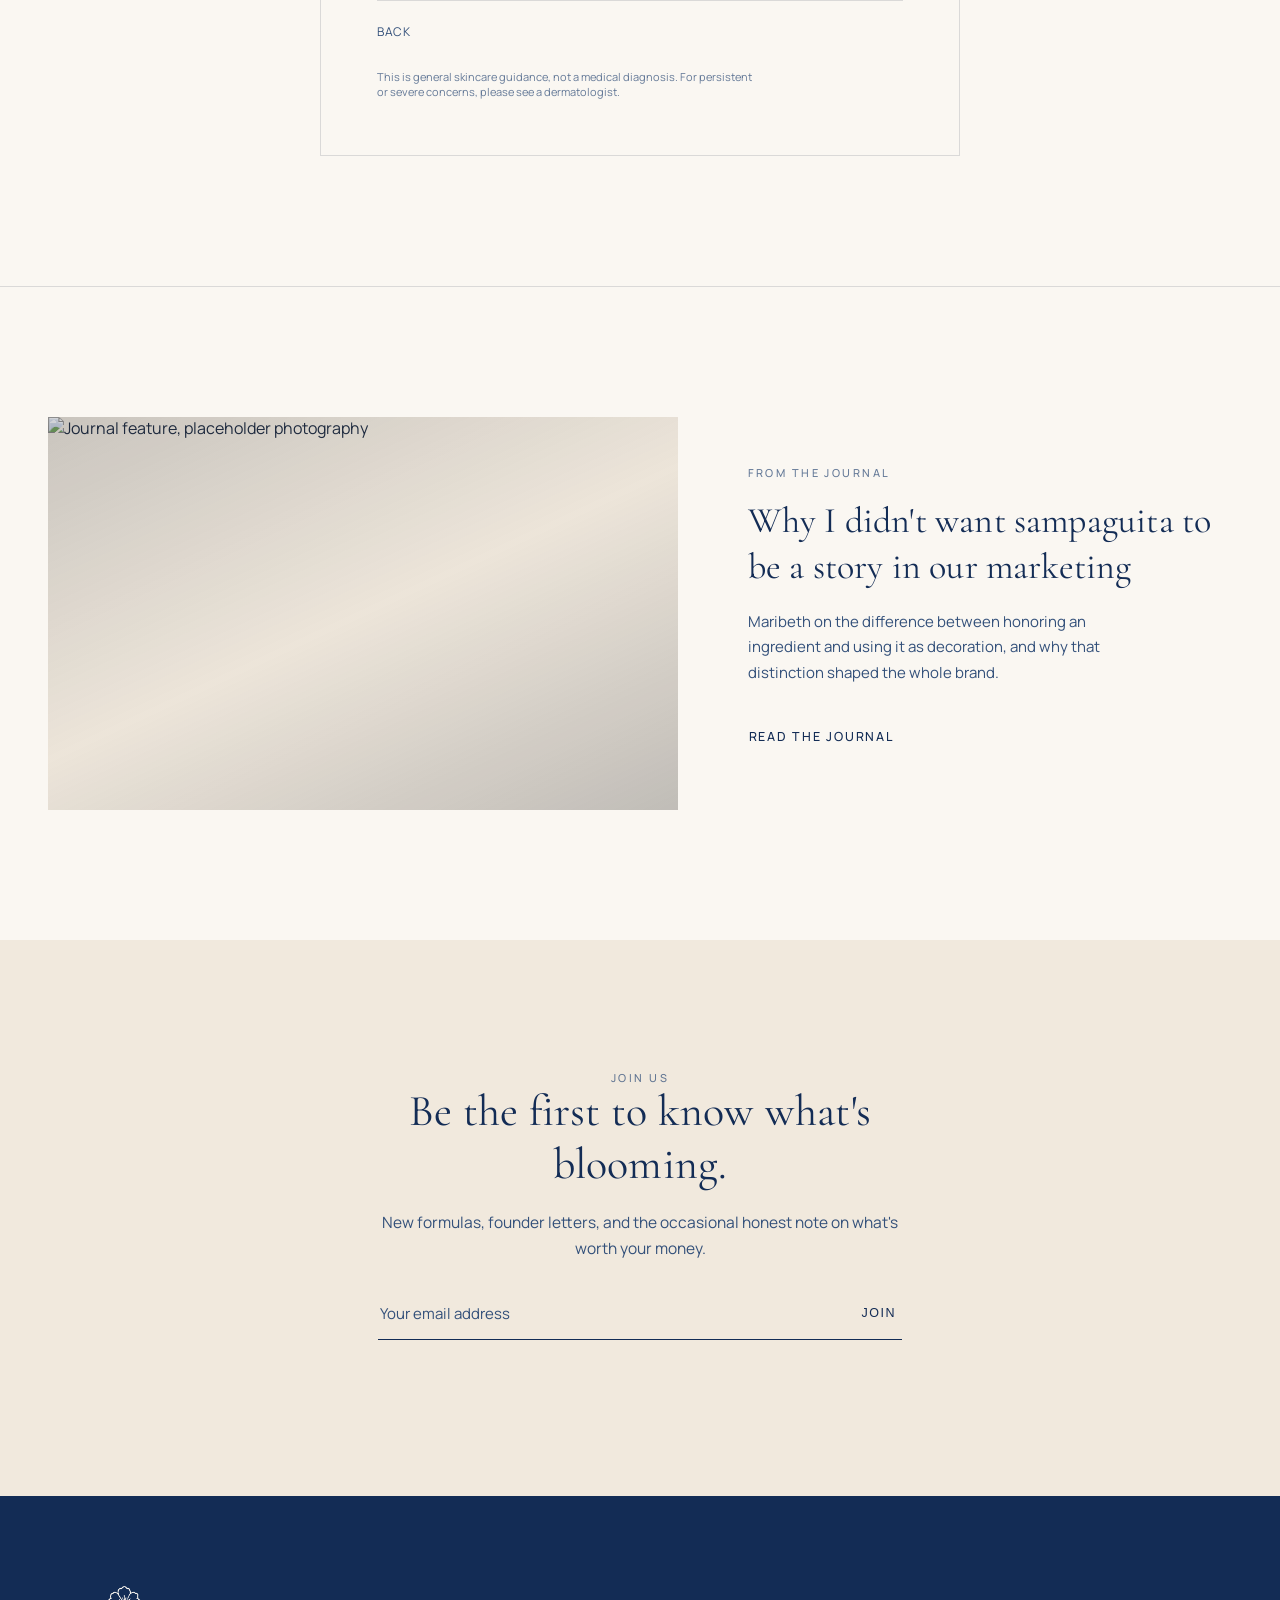
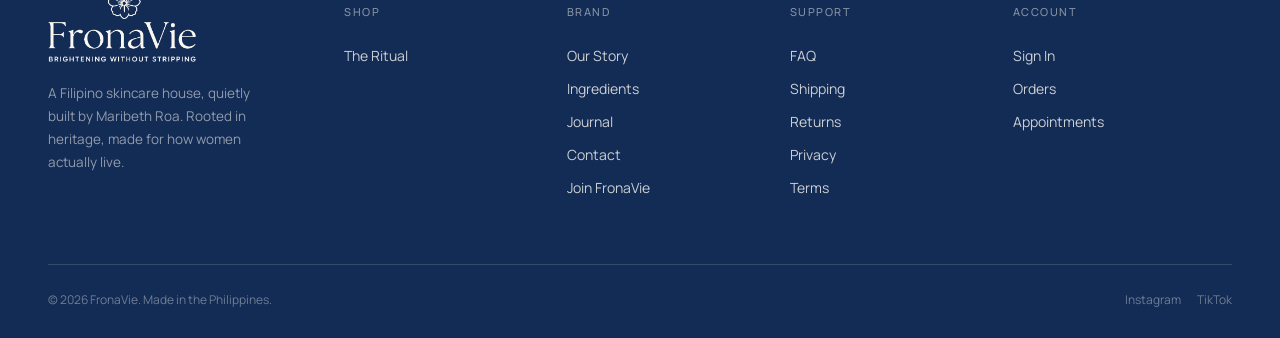
==== commit 46b7c4ed: "FronaVie" ====
--- a/index.html
+++ b/index.html
@@ -44,20 +44,16 @@
 
 <main id="top">
 
-  <section class="hero">
-    <div class="wrap hero-grid">
-      <div class="hero-copy reveal in">
-        <div class="eyebrow">FronaVie</div>
-        <h1>Brightening without stripping.</h1>
-        <p class="lede">Filipino skincare made for real days and real skin. Simple rituals, thoughtful formulas, and nothing that asks you to fight your own skin to get results.</p>
-        <div class="hero-actions">
-          <a href="the-ritual.html" class="btn solid">Discover the FronaVie ritual</a>
-          <a href="our-story.html" class="btn quiet">Meet the founder</a>
-        </div>
-      </div>
-      <div class="photo light hero-photo reveal in">
-        <img src="https://picsum.photos/seed/fronavie-hero/900/1125" alt="FronaVie hero visual, placeholder photography">
-        <span class="cap">Placeholder photo · swap on approval</span>
+  <section class="hero-cinematic">
+    <div class="hero-cinematic-media">
+      <img src="https://picsum.photos/seed/fronavie-hero/1600/1000" alt="FronaVie hero visual, placeholder photography">
+    </div>
+    <div class="hero-cinematic-copy reveal in">
+      <h1>Brightening without stripping.</h1>
+      <p class="lede">Filipino skincare made for real days and real skin.</p>
+      <div class="hero-actions">
+        <a href="the-ritual.html" class="btn on-dark">Discover the FronaVie ritual</a>
+        <a href="our-story.html" class="btn quiet on-dark-quiet">Meet the founder</a>
       </div>
     </div>
   </section>
@@ -282,78 +278,17 @@
 
   <hr class="rule">
 
-  <section>
-    <div class="wrap">
-      <div class="section-head reveal">
-        <div class="eyebrow">The Ritual On Film</div>
-        <h2>Three stages. A small number of things done well.</h2>
-      </div>
-    </div>
-    <div class="wrap">
-      <div class="collections">
-        <div class="collection reveal">
-          <div class="step-name">Cleanse</div>
-          <div class="film-frame mini-photo">
-            <img src="https://picsum.photos/seed/fronavie-cleanse/500/600" alt="Cleanse, placeholder film still">
-            <div class="film-play" aria-hidden="true"><svg width="16" height="16" viewBox="0 0 24 24" fill="currentColor"><path d="M8 5v14l11-7z"/></svg></div>
-          </div>
-          <h3>A fresh beginning</h3>
-          <p>Remove what the day leaves behind, without stripping what your skin worked hard to keep.</p>
-          <a href="the-ritual.html" class="btn quiet">Watch this chapter</a>
-        </div>
-        <div class="collection reveal">
-          <div class="step-name">Revive</div>
-          <div class="film-frame mini-photo">
-            <img src="https://picsum.photos/seed/fronavie-revive/500/600" alt="Revive, placeholder film still">
-            <div class="film-play" aria-hidden="true"><svg width="16" height="16" viewBox="0 0 24 24" fill="currentColor"><path d="M8 5v14l11-7z"/></svg></div>
-          </div>
-          <h3>Bring your radiance back</h3>
-          <p>Comfort and hydration, formulated to layer under everything else.</p>
-          <a href="the-ritual.html" class="btn quiet">Watch this chapter</a>
-        </div>
-        <div class="collection reveal">
-          <div class="step-name">Awaken</div>
-          <div class="film-frame mini-photo">
-            <img src="https://picsum.photos/seed/fronavie-awaken/500/600" alt="Awaken, placeholder film still">
-            <div class="film-play" aria-hidden="true"><svg width="16" height="16" viewBox="0 0 24 24" fill="currentColor"><path d="M8 5v14l11-7z"/></svg></div>
-          </div>
-          <h3>Let your skin feel renewed</h3>
-          <p>A richer finish that protects and strengthens overnight.</p>
-          <a href="the-ritual.html" class="btn quiet">Watch this chapter</a>
-        </div>
-      </div>
-    </div>
-  </section>
-
   <section id="journal">
-    <div class="wrap">
-      <div class="section-head reveal">
-        <div class="eyebrow">The Journal</div>
-        <h2>Notes on skin, ritual, and where we come from.</h2>
-      </div>
-      <div class="journal-grid">
-        <div class="journal-main reveal">
-          <div class="photo light j-photo"><img src="https://picsum.photos/seed/fronavie-journal1/900/560" alt="Journal feature, placeholder photography"></div>
-          <div class="eyebrow">Founder Notes</div>
-          <h3>Why I didn't want sampaguita to be a "story" in our marketing</h3>
-          <p>Maribeth on the difference between honoring an ingredient and using it as decoration, and why that distinction shaped the whole brand.</p>
-        </div>
-        <div class="journal-side reveal">
-          <div class="j-item">
-            <div class="photo light j-thumb"><img src="https://picsum.photos/seed/fronavie-j2/200/200" alt="Article thumbnail"></div>
-            <div><div class="eyebrow">Skin Notes</div><h4>What "barrier repair" actually means</h4></div>
-          </div>
-          <div class="j-item">
-            <div class="photo green j-thumb"><img src="https://picsum.photos/seed/fronavie-j3/200/200" alt="Article thumbnail"></div>
-            <div><div class="eyebrow">Filipino Beauty</div><h4>A short history of sampaguita in Filipino life</h4></div>
-          </div>
-          <div class="j-item">
-            <div class="photo navy j-thumb"><img src="https://picsum.photos/seed/fronavie-j4/200/200" alt="Article thumbnail"></div>
-            <div><div class="eyebrow">The Ritual</div><h4>Why order matters more than product count</h4></div>
-          </div>
-        </div>
-      </div>
-      <div style="margin-top:50px;"><a href="journal.html" class="btn quiet">Read the journal</a></div>
+    <div class="wrap journal-feature">
+      <div class="photo light j-photo-feature reveal">
+        <img src="https://picsum.photos/seed/fronavie-journal1/1300/750" alt="Journal feature, placeholder photography">
+      </div>
+      <div class="journal-feature-copy reveal">
+        <div class="eyebrow">From The Journal</div>
+        <h2>Why I didn't want sampaguita to be a story in our marketing</h2>
+        <p>Maribeth on the difference between honoring an ingredient and using it as decoration, and why that distinction shaped the whole brand.</p>
+        <a href="journal.html" class="btn quiet">Read the journal</a>
+      </div>
     </div>
   </section>
 
@@ -367,12 +302,6 @@
           <input type="email" placeholder="Your email address" required>
           <button type="submit">Join</button>
         </form>
-        <div class="invite-prefs">
-          <label><input type="checkbox" checked> Product updates</label>
-          <label><input type="checkbox" checked> Skincare notes</label>
-          <label><input type="checkbox"> Founder letters</label>
-          <label><input type="checkbox"> Offers</label>
-        </div>
       </div>
       <div class="invite-confirm" id="inviteConfirm">
         <div class="eyebrow">You're In</div>
@@ -382,11 +311,6 @@
     </div>
   </section>
 
-  <section class="brand-signature">
-    <div class="wrap reveal">
-      <img src="assets/fronavie-logo-full-white.png" alt="FronaVie. Brightening without stripping." class="signature-logo">
-    </div>
-  </section>
 
 </main>
 
--- a/style.css
+++ b/style.css
@@ -126,17 +126,28 @@
   .mobile-menu a{ font-family:var(--serif); font-size:32px; padding:14px 0; border-bottom:1px solid var(--line-soft); }
 
   /* ---------- hero ---------- */
-  .hero{
-    padding-top:184px; min-height:100vh; display:flex; flex-direction:column; justify-content:center;
-  }
-  .hero-grid{ display:grid; grid-template-columns:0.85fr 1.15fr; gap:56px; align-items:end; }
-  @media (max-width:980px){ .hero-grid{ grid-template-columns:1fr; } }
-  .hero-copy .eyebrow{ margin-bottom:22px; }
-  .hero-copy h1{ font-size:clamp(38px,4.6vw,64px); line-height:1.08; font-weight:400; }
-  .hero-copy .lede{ margin-top:26px; max-width:380px; font-size:16.5px; color:var(--navy-soft); }
-  .hero-actions{ margin-top:38px; display:flex; align-items:center; gap:28px; flex-wrap:wrap; }
-  .hero-photo{ aspect-ratio:4/5; }
-  @media (max-width:980px){ .hero-photo{ aspect-ratio:5/4; } }
+  /* ---------- cinematic full-bleed hero ---------- */
+  .hero-cinematic{ position:relative; height:92vh; min-height:560px; margin-top:34px; overflow:hidden; }
+  .hero-cinematic-media{ position:absolute; inset:0; }
+  .hero-cinematic-media img{
+    width:100%; height:100%; object-fit:cover;
+    filter:grayscale(30%) sepia(8%) saturate(85%) brightness(.86) contrast(1.03);
+  }
+  .hero-cinematic::after{
+    content:''; position:absolute; inset:0;
+    background:linear-gradient(0deg, rgba(19,44,85,.72) 0%, rgba(19,44,85,.28) 38%, rgba(19,44,85,.05) 62%);
+  }
+  .hero-cinematic-copy{
+    position:absolute; left:0; right:0; bottom:0; z-index:2; color:var(--warm-white);
+    padding:0 48px 72px; max-width:640px;
+  }
+  @media (max-width:700px){ .hero-cinematic-copy{ padding:0 24px 44px; } }
+  .hero-cinematic-copy h1{ font-size:clamp(34px,6vw,62px); line-height:1.08; color:var(--warm-white); font-weight:400; }
+  .hero-cinematic-copy .lede{ margin-top:18px; font-size:16px; color:rgba(250,247,242,.82); max-width:380px; }
+  .hero-cinematic-copy .hero-actions{ margin-top:32px; display:flex; gap:22px; flex-wrap:wrap; align-items:center; }
+  .btn.on-dark-quiet{ border-color:transparent; color:var(--warm-white); padding-left:0; padding-right:0; }
+  .btn.on-dark-quiet:hover{ background:transparent; opacity:.75; }
+  @media (max-width:700px){ .hero-cinematic{ height:78vh; } }
 
   /* ---------- section rhythm ---------- */
   section{ padding:130px 0; position:relative; }
@@ -298,6 +309,14 @@
   .j-item .eyebrow{ font-size:10px; margin-bottom:8px; }
   .j-item h4{ font-family:var(--serif); font-size:18px; font-weight:400; line-height:1.3; }
 
+  /* ---------- single-story editorial journal teaser ---------- */
+  .journal-feature{ display:grid; grid-template-columns:1.3fr 1fr; gap:70px; align-items:center; }
+  @media (max-width:900px){ .journal-feature{ grid-template-columns:1fr; gap:30px; } }
+  .j-photo-feature{ aspect-ratio:16/10; }
+  .journal-feature-copy .eyebrow{ margin-bottom:18px; }
+  .journal-feature-copy h2{ font-size:clamp(24px,3vw,36px); line-height:1.28; margin-bottom:18px; }
+  .journal-feature-copy p{ color:var(--navy-soft); font-size:15px; max-width:400px; margin-bottom:26px; }
+
   /* email invite */
   .invite{ background:var(--ivory); text-align:center; }
   .invite .wrap{ max-width:620px; }
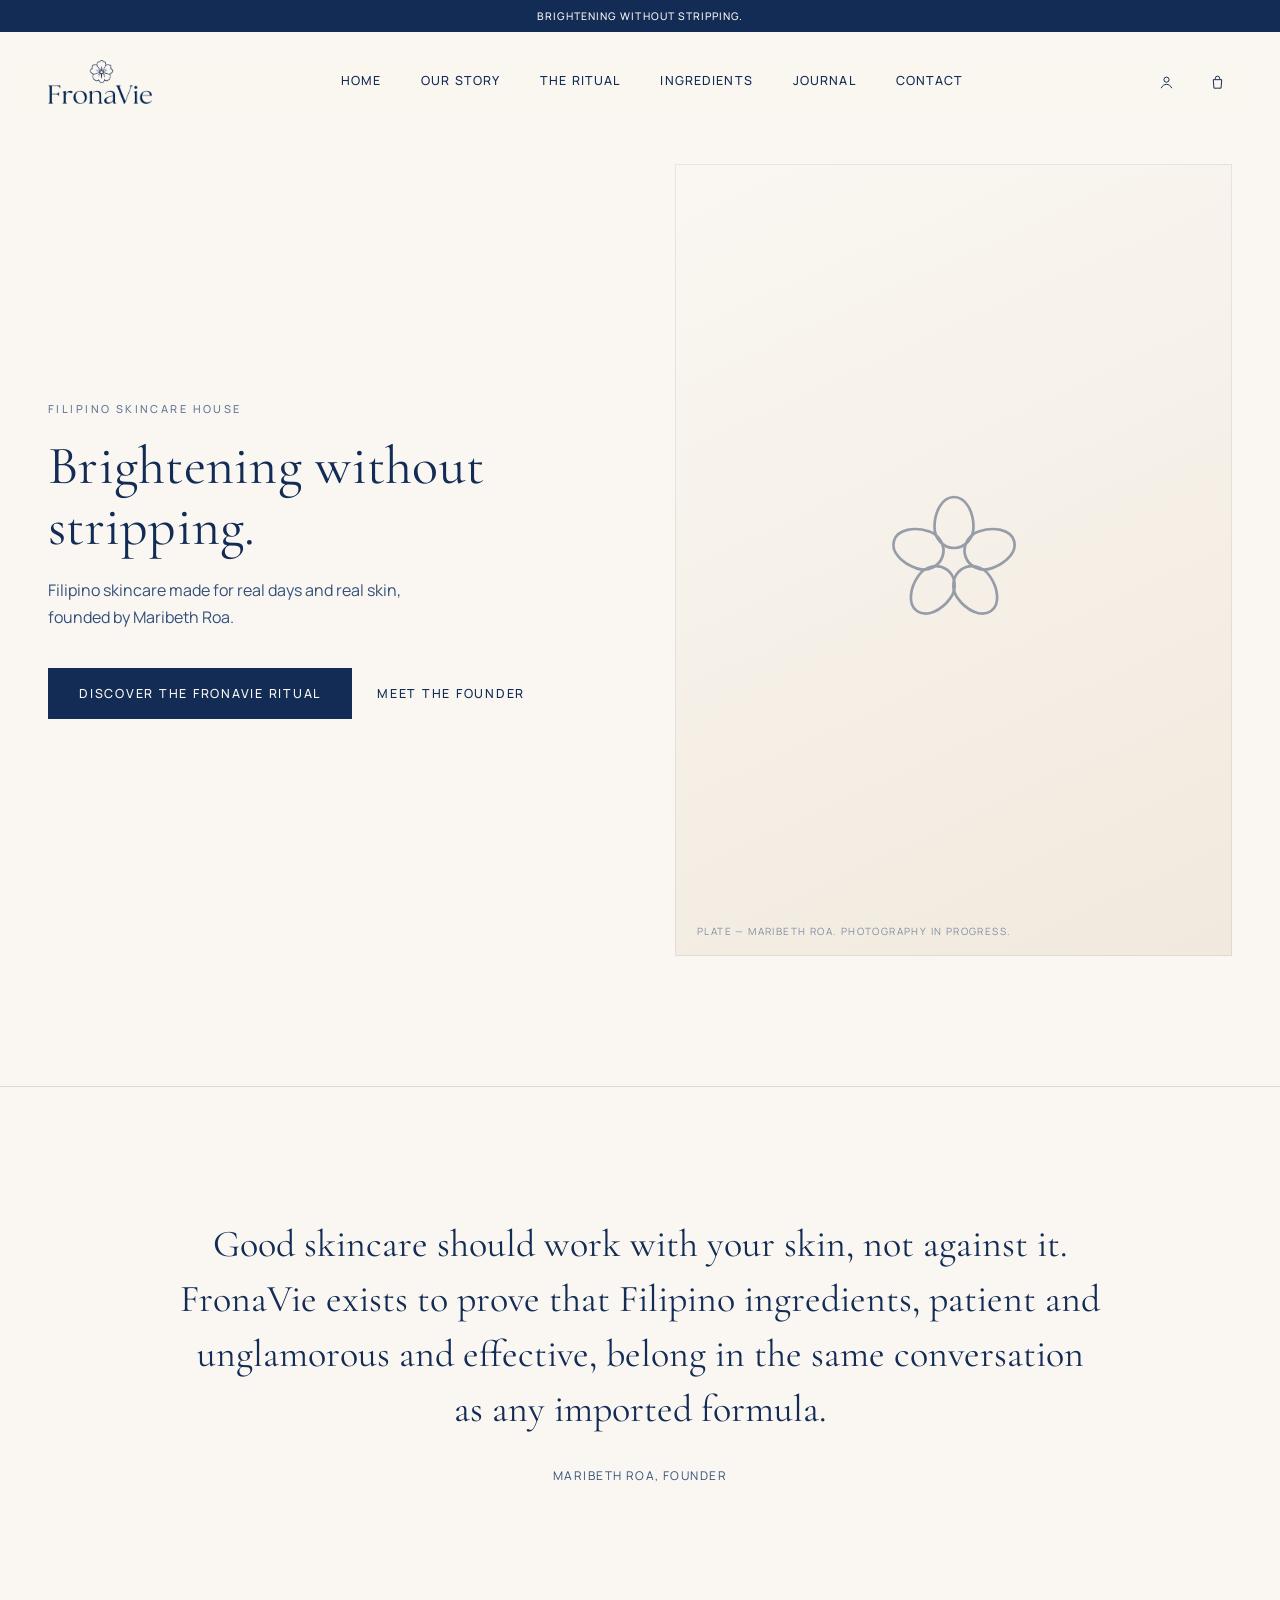
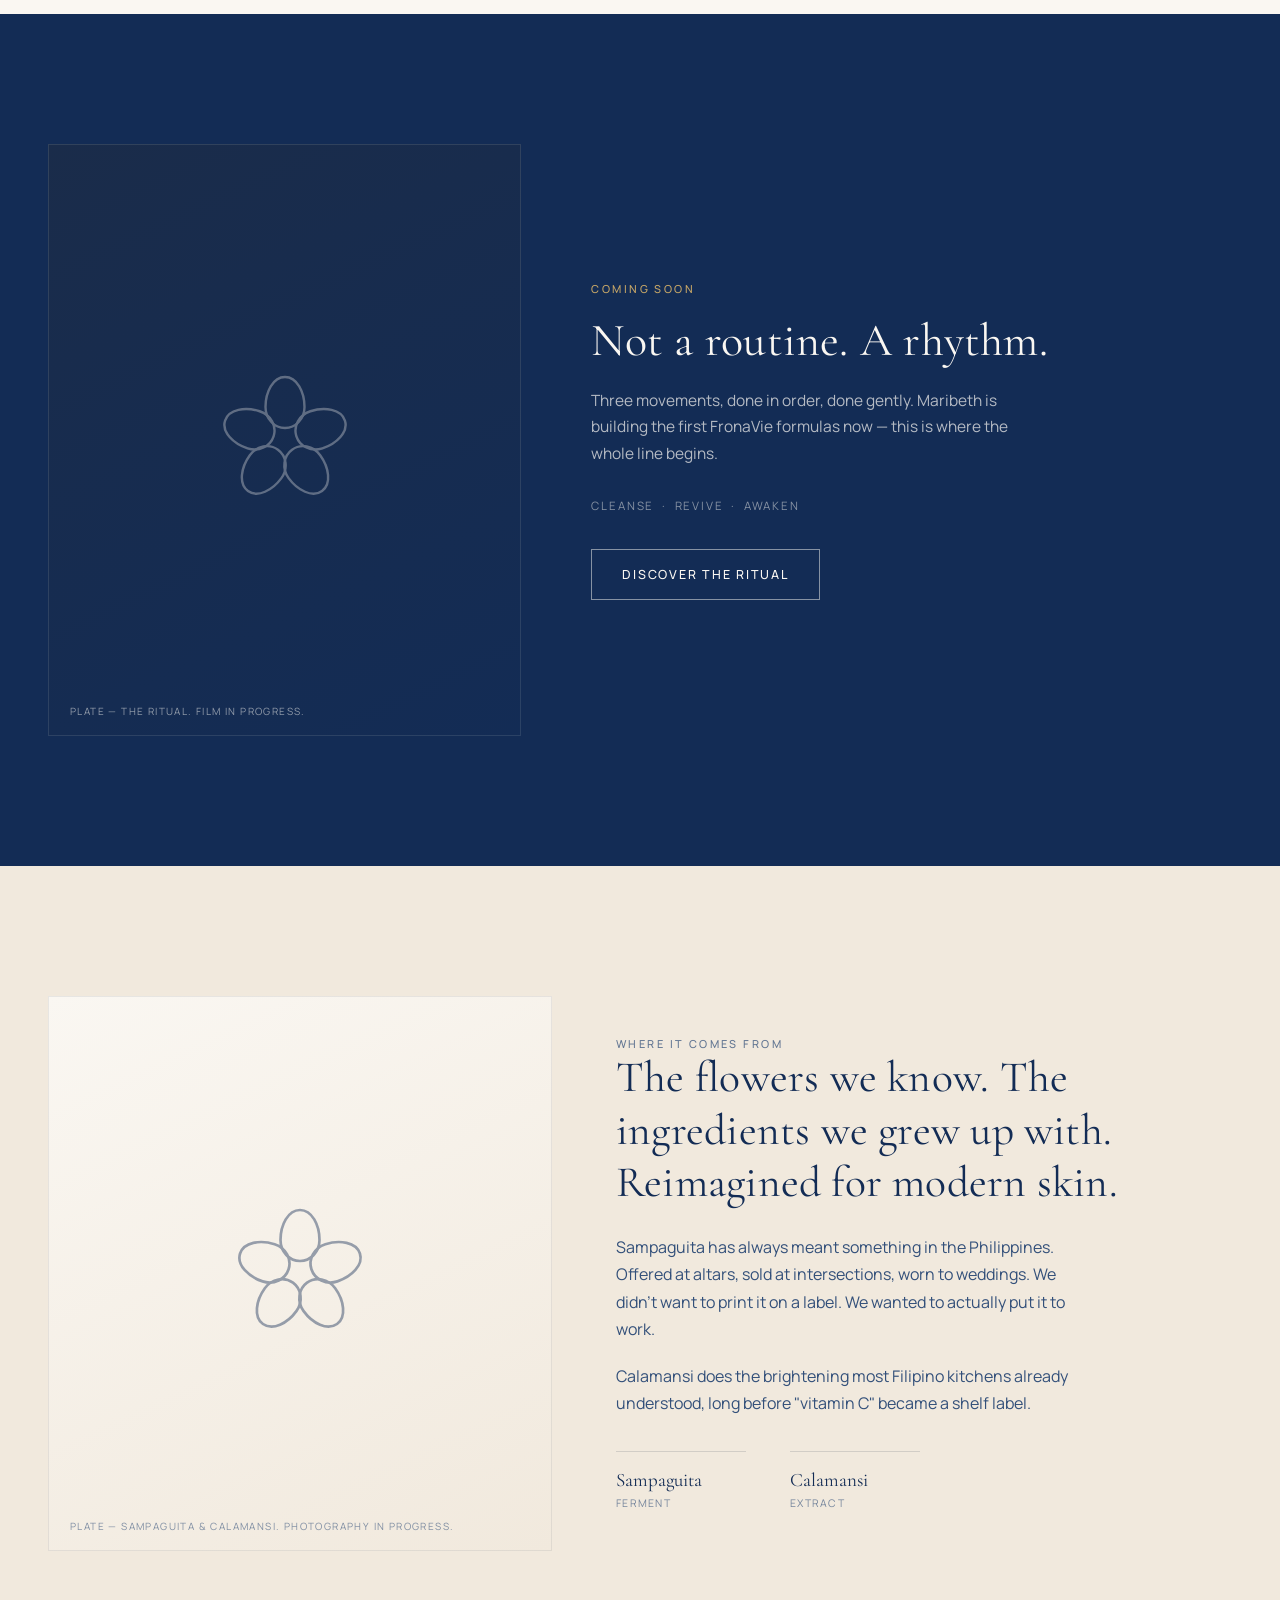
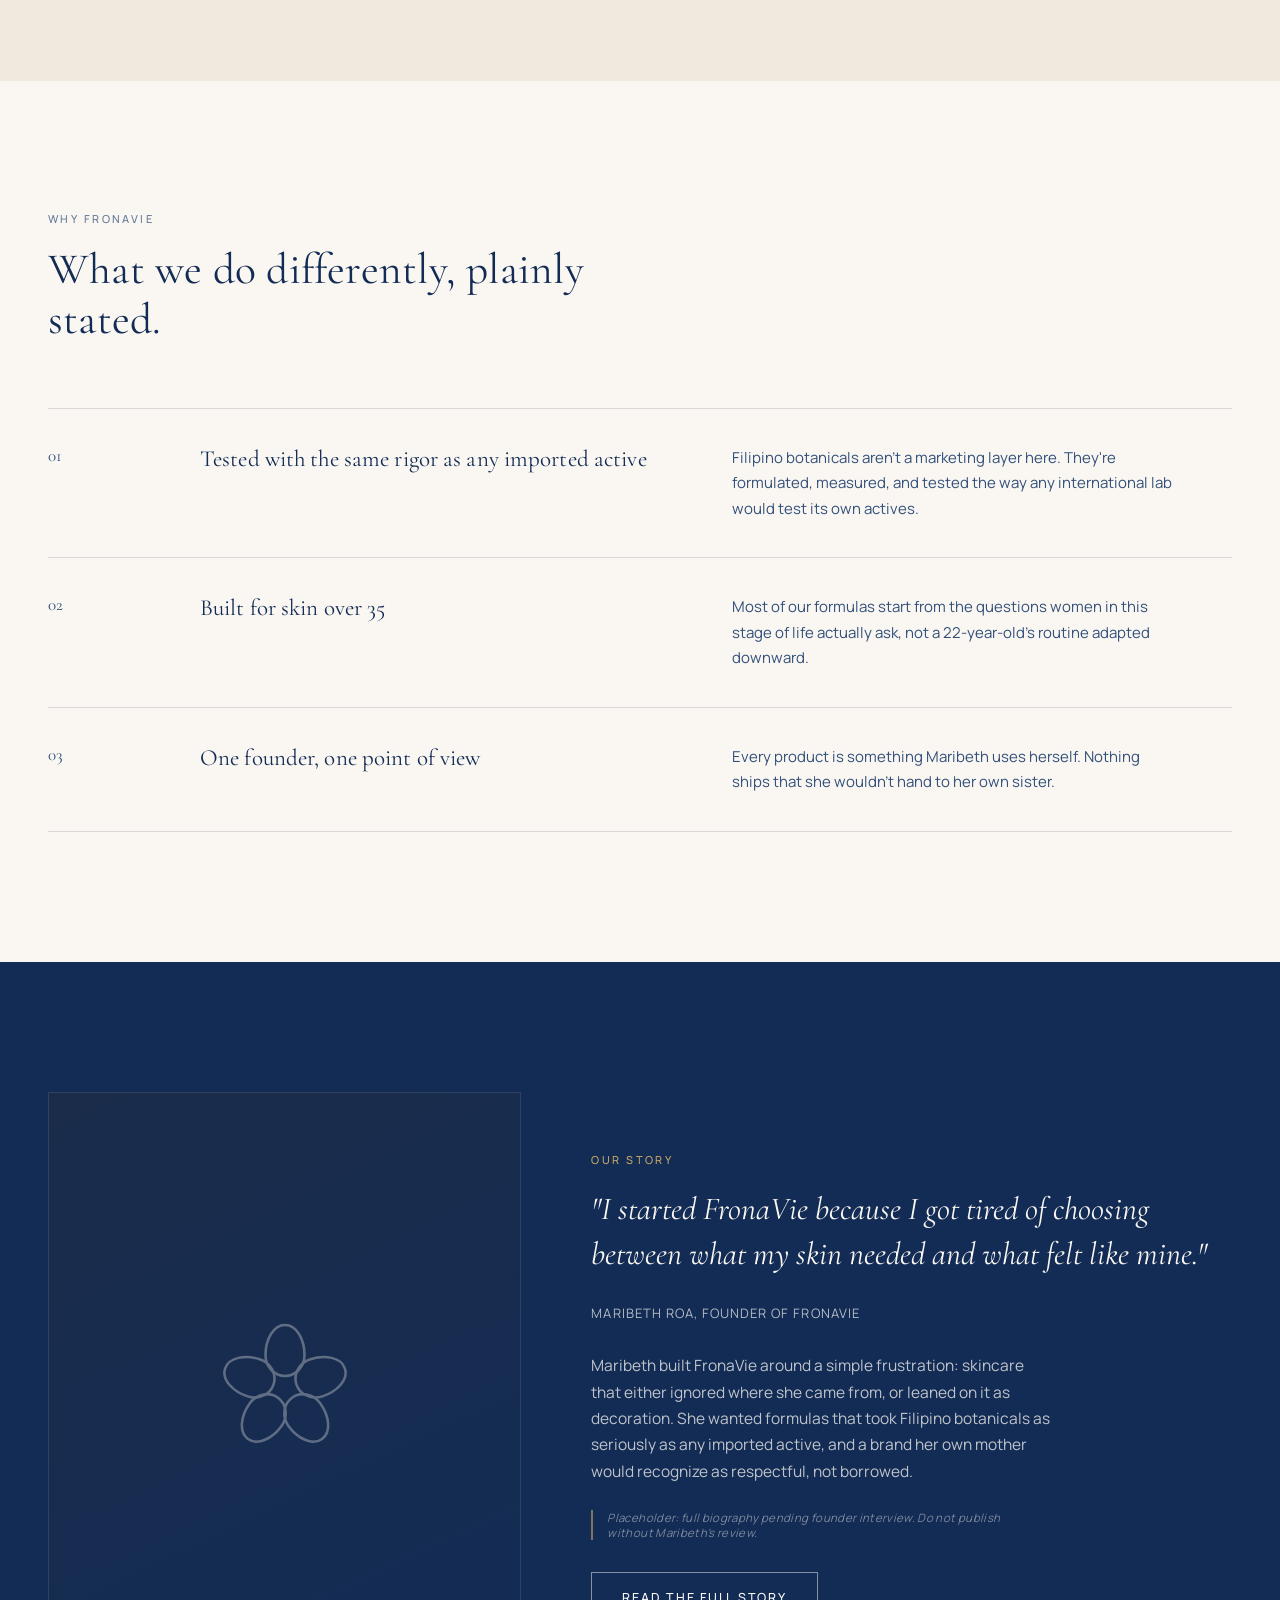
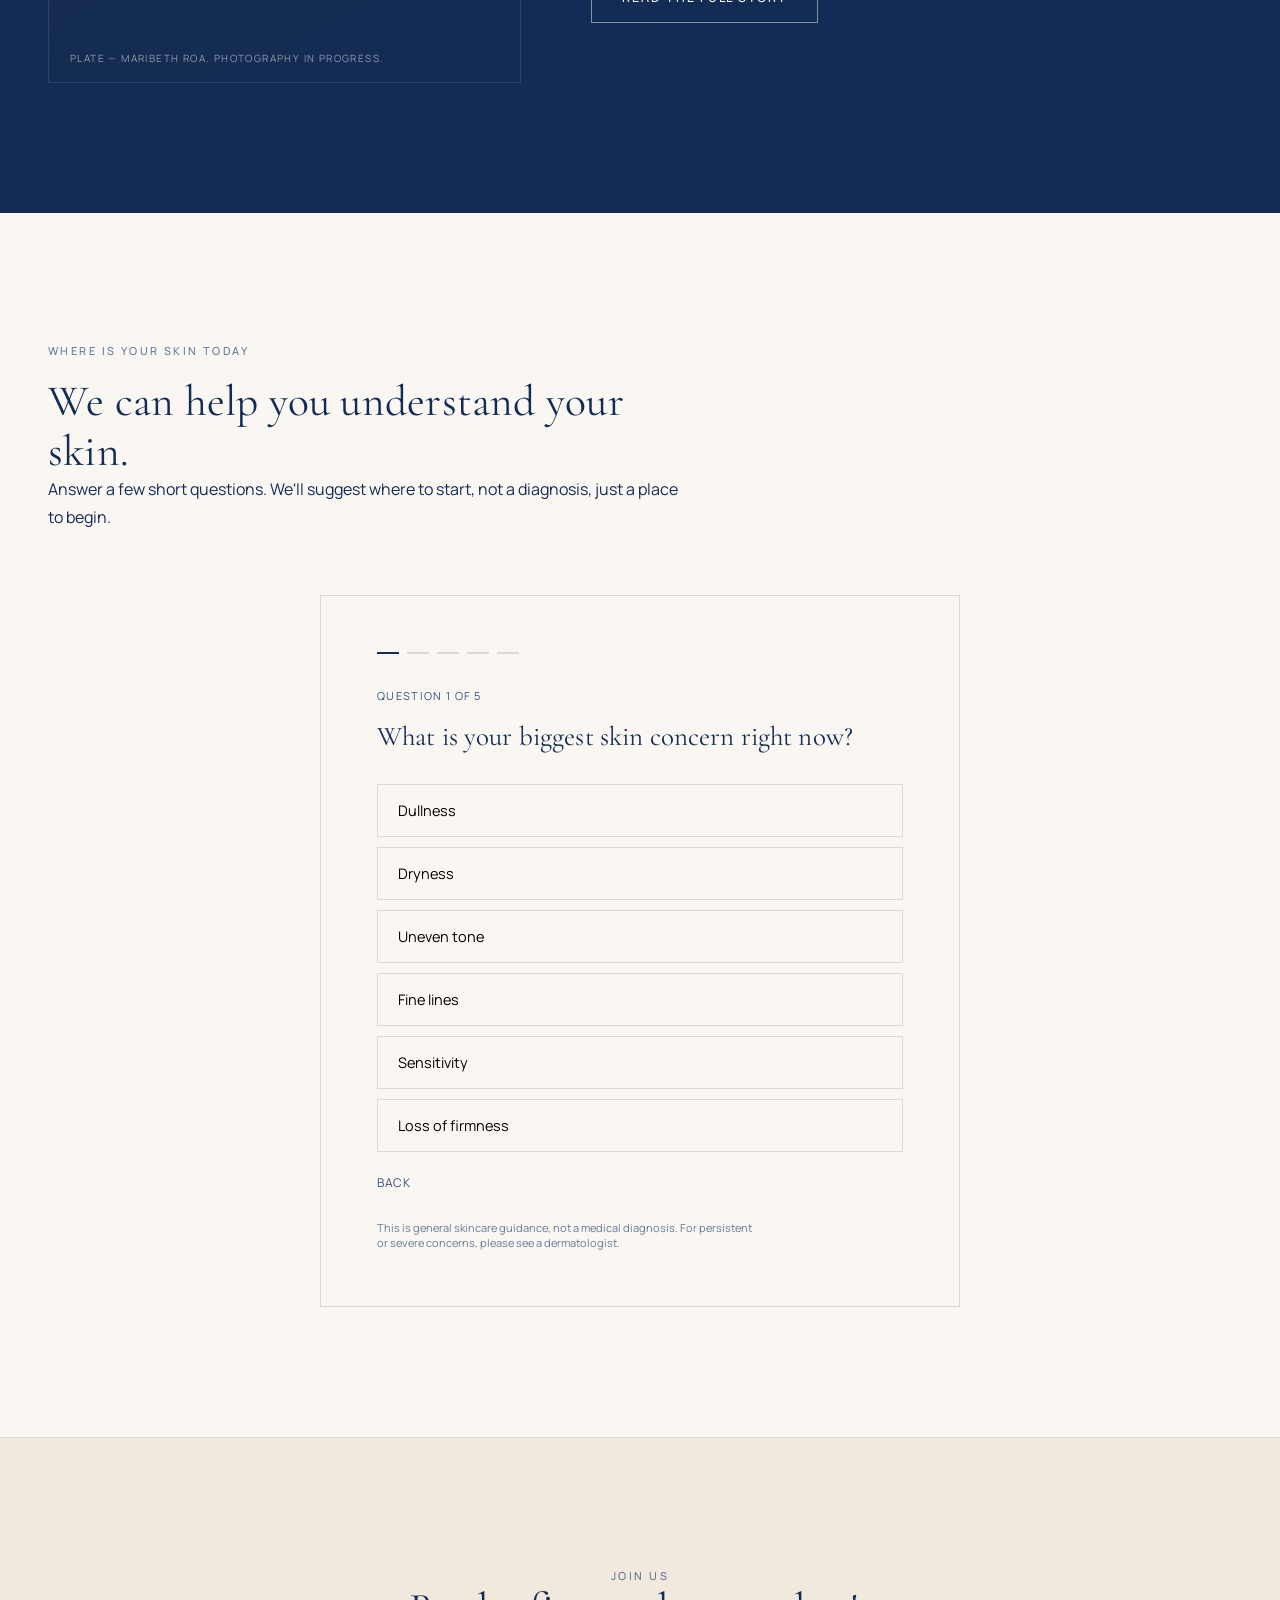
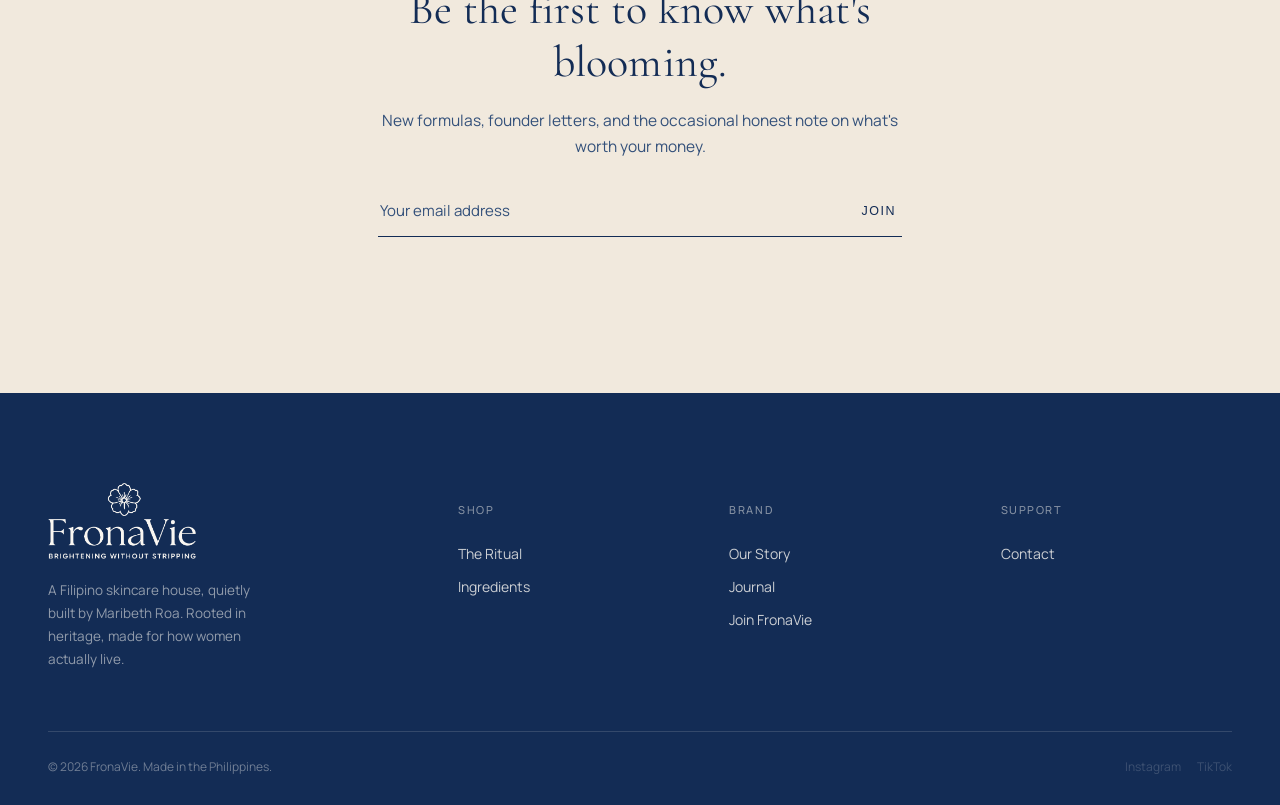
==== commit 95b83682: "FronaVie" ====
--- a/index.html
+++ b/index.html
@@ -28,7 +28,7 @@
     <div class="nav-right">
       <button class="icon-btn" aria-label="Account"><svg width="17" height="17" viewBox="0 0 24 24" fill="none" stroke="currentColor" stroke-width="1.4"><circle cx="12" cy="8" r="3.6"/><path d="M4.5 20c1.6-3.6 4.4-5.4 7.5-5.4s5.9 1.8 7.5 5.4"/></svg></button>
       <button class="icon-btn" aria-label="Cart"><svg width="17" height="17" viewBox="0 0 24 24" fill="none" stroke="currentColor" stroke-width="1.4"><path d="M6 8h12l-1 12H7L6 8z"/><path d="M9 8V6a3 3 0 016 0v2"/></svg></button>
-      <button class="icon-btn menu-toggle" id="menuToggle" aria-label="Menu"><svg width="19" height="19" viewBox="0 0 24 24" fill="none" stroke="currentColor" stroke-width="1.4"><line x1="3" y1="7" x2="21" y2="7"/><line x1="3" y1="17" x2="21" y2="17"/></svg></button>
+      <button class="icon-btn menu-toggle" id="menuToggle" aria-label="Menu"><svg width="19" height="19" viewBox="0 0 24 24" fill="none" stroke="currentColor" stroke-width="1.4"><line class="menu-line menu-line-1" x1="3" y1="7" x2="21" y2="7"/><line class="menu-line menu-line-2" x1="3" y1="17" x2="21" y2="17"/></svg></button>
     </div>
   </div>
 </header>
@@ -44,16 +44,30 @@
 
 <main id="top">
 
-  <section class="hero-cinematic">
-    <div class="hero-cinematic-media">
-      <img src="https://picsum.photos/seed/fronavie-hero/1600/1000" alt="FronaVie hero visual, placeholder photography">
-    </div>
-    <div class="hero-cinematic-copy reveal in">
-      <h1>Brightening without stripping.</h1>
-      <p class="lede">Filipino skincare made for real days and real skin.</p>
-      <div class="hero-actions">
-        <a href="the-ritual.html" class="btn on-dark">Discover the FronaVie ritual</a>
-        <a href="our-story.html" class="btn quiet on-dark-quiet">Meet the founder</a>
+  <section class="home-hero">
+    <div class="wrap home-hero-grid">
+      <div class="home-hero-copy reveal in">
+        <div class="eyebrow">Filipino Skincare House</div>
+        <h1>Brightening without stripping.</h1>
+        <p class="lede">Filipino skincare made for real days and real skin, founded by Maribeth Roa.</p>
+        <div class="home-hero-actions">
+          <a href="the-ritual.html" class="btn solid">Discover the FronaVie ritual</a>
+          <a href="our-story.html" class="btn quiet">Meet the founder</a>
+        </div>
+      </div>
+      <div class="ritual-plate home-hero-plate reveal in">
+        <div class="plate-fill">
+          <svg class="plate-mark" width="140" height="140" viewBox="0 0 100 100" fill="none" stroke="var(--navy)" stroke-width="1.8">
+            <g stroke-linejoin="round">
+              <path d="M50 8c8 0 13 10 13 20 0 8-6 14-13 14s-13-6-13-14c0-10 5-20 13-20z"/>
+              <path d="M50 8c8 0 13 10 13 20 0 8-6 14-13 14s-13-6-13-14c0-10 5-20 13-20z" transform="rotate(72 50 50)"/>
+              <path d="M50 8c8 0 13 10 13 20 0 8-6 14-13 14s-13-6-13-14c0-10 5-20 13-20z" transform="rotate(144 50 50)"/>
+              <path d="M50 8c8 0 13 10 13 20 0 8-6 14-13 14s-13-6-13-14c0-10 5-20 13-20z" transform="rotate(216 50 50)"/>
+              <path d="M50 8c8 0 13 10 13 20 0 8-6 14-13 14s-13-6-13-14c0-10 5-20 13-20z" transform="rotate(288 50 50)"/>
+            </g>
+          </svg>
+        </div>
+        <span class="plate-caption">Plate — Maribeth Roa. Photography in progress.</span>
       </div>
     </div>
   </section>
@@ -67,79 +81,62 @@
     </div>
   </section>
 
-  <section class="ritual" id="ritual">
-    <div class="wrap">
-      <div class="section-head reveal">
-        <div class="eyebrow">The FronaVie Ritual</div>
+  <!--
+    HOME RITUAL ANTICIPATION — merges the former 3-step rail and the
+    separate film-spotlight into one moment. This is not the full
+    Cleanse/Revive/Awaken sequence (that lives on The Ritual page) —
+    it exists only to create desire and send the visitor there.
+  -->
+  <section class="home-ritual" id="ritual">
+    <div class="wrap home-ritual-grid">
+      <div class="ritual-plate home-ritual-plate reveal">
+        <div class="plate-fill on-dark">
+          <svg class="plate-mark" width="150" height="150" viewBox="0 0 100 100" fill="none" stroke="var(--warm-white)" stroke-width="1.6">
+            <g stroke-linejoin="round">
+              <path d="M50 8c8 0 13 10 13 20 0 8-6 14-13 14s-13-6-13-14c0-10 5-20 13-20z"/>
+              <path d="M50 8c8 0 13 10 13 20 0 8-6 14-13 14s-13-6-13-14c0-10 5-20 13-20z" transform="rotate(72 50 50)"/>
+              <path d="M50 8c8 0 13 10 13 20 0 8-6 14-13 14s-13-6-13-14c0-10 5-20 13-20z" transform="rotate(144 50 50)"/>
+              <path d="M50 8c8 0 13 10 13 20 0 8-6 14-13 14s-13-6-13-14c0-10 5-20 13-20z" transform="rotate(216 50 50)"/>
+              <path d="M50 8c8 0 13 10 13 20 0 8-6 14-13 14s-13-6-13-14c0-10 5-20 13-20z" transform="rotate(288 50 50)"/>
+            </g>
+          </svg>
+        </div>
+        <span class="plate-caption on-dark">Plate — The Ritual. Film in progress.</span>
+      </div>
+      <div class="home-ritual-copy reveal">
+        <div class="eyebrow">Coming Soon</div>
         <h2>Not a routine. A rhythm.</h2>
-        <p>Three movements, done in order, done gently. Everything we make belongs to one of them.</p>
-      </div>
-      <div class="ritual-rail">
-        <div class="ritual-line"></div>
-        <div class="ritual-steps stagger">
-          <div class="ritual-step reveal">
-            <div class="num">01</div>
-            <h3>Cleanse</h3>
-            <p class="chapter-line">Begin gently.</p>
-            <p>Remove what the day leaves behind, without stripping what your skin worked hard to keep.</p>
-            <span class="tag">Morning &amp; evening</span>
-          </div>
-          <div class="ritual-step reveal">
-            <div class="num">02</div>
-            <h3>Revive</h3>
-            <p class="chapter-line">Bring your radiance back.</p>
-            <p>Comfort, hydration, and the kind of brightness that shows up two days later, not two minutes.</p>
-            <span class="tag">Daily</span>
-          </div>
-          <div class="ritual-step reveal">
-            <div class="num">03</div>
-            <h3>Awaken</h3>
-            <p class="chapter-line">Let your skin feel renewed.</p>
-            <p>Firmness and overnight care, so skin can keep doing what it already knows how to do.</p>
-            <span class="tag">Evening</span>
-          </div>
-        </div>
-      </div>
-      <div style="margin-top:50px; text-align:center;"><a href="the-ritual.html" class="btn on-dark">Watch the ritual</a></div>
-    </div>
-  </section>
-
-  <section id="skincare">
-    <div class="wrap spotlight-grid">
-      <div class="film-frame spotlight-photo reveal">
-        <img src="https://picsum.photos/seed/fronavie-film-teaser/800/1000" alt="The FronaVie ritual, placeholder film still">
-        <div class="film-play" aria-hidden="true">
-          <svg width="18" height="18" viewBox="0 0 24 24" fill="currentColor"><path d="M8 5v14l11-7z"/></svg>
-        </div>
-        <span class="film-caption">Film pending</span>
-      </div>
-      <div class="spotlight-copy reveal">
-        <div class="eyebrow">Coming Soon</div>
-        <h2>The ritual, on film.</h2>
-        <p class="desc">Maribeth is building the first FronaVie formulas now. Rather than show you products before they exist, we're starting with a short film of the ritual itself: Cleanse, Revive, Awaken.</p>
-        <div class="price-row">
-          <a href="the-ritual.html" class="btn solid">Watch the ritual</a>
-        </div>
-      </div>
-    </div>
-  </section>
-
-  <hr class="rule">
+        <p class="desc">Three movements, done in order, done gently. Maribeth is building the first FronaVie formulas now — this is where the whole line begins.</p>
+        <div class="ritual-sequence">Cleanse &nbsp;·&nbsp; Revive &nbsp;·&nbsp; Awaken</div>
+        <a href="the-ritual.html" class="btn on-dark">Discover the ritual</a>
+      </div>
+    </div>
+  </section>
 
   <section class="heritage" id="heritage">
     <div class="wrap heritage-grid">
-      <div class="photo green heritage-photo reveal">
-        <img src="https://picsum.photos/seed/fronavie-heritage/900/990" alt="Sampaguita and calamansi study, placeholder photography">
-        <span class="cap">Placeholder photo · swap on approval</span>
+      <div class="ritual-plate heritage-photo reveal">
+        <div class="plate-fill">
+          <svg class="plate-mark" width="140" height="140" viewBox="0 0 100 100" fill="none" stroke="var(--navy)" stroke-width="1.8">
+            <g stroke-linejoin="round">
+              <path d="M50 8c8 0 13 10 13 20 0 8-6 14-13 14s-13-6-13-14c0-10 5-20 13-20z"/>
+              <path d="M50 8c8 0 13 10 13 20 0 8-6 14-13 14s-13-6-13-14c0-10 5-20 13-20z" transform="rotate(72 50 50)"/>
+              <path d="M50 8c8 0 13 10 13 20 0 8-6 14-13 14s-13-6-13-14c0-10 5-20 13-20z" transform="rotate(144 50 50)"/>
+              <path d="M50 8c8 0 13 10 13 20 0 8-6 14-13 14s-13-6-13-14c0-10 5-20 13-20z" transform="rotate(216 50 50)"/>
+              <path d="M50 8c8 0 13 10 13 20 0 8-6 14-13 14s-13-6-13-14c0-10 5-20 13-20z" transform="rotate(288 50 50)"/>
+            </g>
+          </svg>
+        </div>
+        <span class="plate-caption">Plate — Sampaguita &amp; Calamansi. Photography in progress.</span>
       </div>
       <div class="heritage-copy reveal">
         <div class="eyebrow">Where It Comes From</div>
         <h2>The flowers we know. The ingredients we grew up with. Reimagined for modern skin.</h2>
         <p>Sampaguita has always meant something in the Philippines. Offered at altars, sold at intersections, worn to weddings. We didn't want to print it on a label. We wanted to actually put it to work.</p>
         <p>Calamansi does the brightening most Filipino kitchens already understood, long before "vitamin C" became a shelf label.</p>
-        <div class="botanical-pair">
-          <div class="chip"><svg width="14" height="14" viewBox="0 0 100 100" fill="none" stroke="var(--green)" stroke-width="4"><g stroke-linejoin="round"><path d="M50 8c8 0 13 10 13 20 0 8-6 14-13 14s-13-6-13-14c0-10 5-20 13-20z"/><path d="M50 8c8 0 13 10 13 20 0 8-6 14-13 14s-13-6-13-14c0-10 5-20 13-20z" transform="rotate(72 50 50)"/><path d="M50 8c8 0 13 10 13 20 0 8-6 14-13 14s-13-6-13-14c0-10 5-20 13-20z" transform="rotate(144 50 50)"/><path d="M50 8c8 0 13 10 13 20 0 8-6 14-13 14s-13-6-13-14c0-10 5-20 13-20z" transform="rotate(216 50 50)"/><path d="M50 8c8 0 13 10 13 20 0 8-6 14-13 14s-13-6-13-14c0-10 5-20 13-20z" transform="rotate(288 50 50)"/></g><circle cx="50" cy="50" r="5" fill="var(--green)" stroke="none"/></svg> Sampaguita ferment</div>
-          <div class="chip">🍋‍🟩 Calamansi extract</div>
+        <div class="botanical-list">
+          <div class="botanical-item"><span class="b-name">Sampaguita</span><span class="b-role">Ferment</span></div>
+          <div class="botanical-item"><span class="b-name">Calamansi</span><span class="b-role">Extract</span></div>
         </div>
       </div>
     </div>
@@ -154,8 +151,8 @@
       <div class="diff-list">
         <div class="diff-row reveal">
           <div class="num">01</div>
-          <h3>Filipino ingredients, taken seriously</h3>
-          <p>Not decoration on a Western formula. The botanicals are the actives, sourced and tested like any imported ingredient would be.</p>
+          <h3>Tested with the same rigor as any imported active</h3>
+          <p>Filipino botanicals aren't a marketing layer here. They're formulated, measured, and tested the way any international lab would test its own actives.</p>
         </div>
         <div class="diff-row reveal">
           <div class="num">02</div>
@@ -173,16 +170,25 @@
 
   <section class="founder" id="story">
     <div class="wrap founder-grid">
-      <div class="photo navy founder-photo reveal">
-        <img src="https://picsum.photos/seed/fronavie-founder/900/1125" alt="Maribeth Roa, placeholder photography">
-        <span class="cap">Placeholder photo · swap on approval</span>
+      <div class="ritual-plate founder-photo reveal">
+        <div class="plate-fill on-dark">
+          <svg class="plate-mark" width="130" height="130" viewBox="0 0 100 100" fill="none" stroke="var(--warm-white)" stroke-width="1.7">
+            <g stroke-linejoin="round">
+              <path d="M50 8c8 0 13 10 13 20 0 8-6 14-13 14s-13-6-13-14c0-10 5-20 13-20z"/>
+              <path d="M50 8c8 0 13 10 13 20 0 8-6 14-13 14s-13-6-13-14c0-10 5-20 13-20z" transform="rotate(72 50 50)"/>
+              <path d="M50 8c8 0 13 10 13 20 0 8-6 14-13 14s-13-6-13-14c0-10 5-20 13-20z" transform="rotate(144 50 50)"/>
+              <path d="M50 8c8 0 13 10 13 20 0 8-6 14-13 14s-13-6-13-14c0-10 5-20 13-20z" transform="rotate(216 50 50)"/>
+              <path d="M50 8c8 0 13 10 13 20 0 8-6 14-13 14s-13-6-13-14c0-10 5-20 13-20z" transform="rotate(288 50 50)"/>
+            </g>
+          </svg>
+        </div>
+        <span class="plate-caption on-dark">Plate — Maribeth Roa. Photography in progress.</span>
       </div>
       <div class="reveal">
         <div class="eyebrow">Our Story</div>
         <blockquote>"I started FronaVie because I got tired of choosing between what my skin needed and what felt like mine."</blockquote>
         <div class="who">Maribeth Roa, Founder of FronaVie</div>
-        <p class="body">Maribeth built FronaVie around a simple frustration. The skincare she could find either ignored where she came from, or leaned on it as decoration. She wanted formulas that took Filipino botanicals as seriously as any imported active, and a brand her own mother would recognize as respectful, not borrowed.</p>
-        <p class="body">This is written from the brief provided so far. The fuller founder story, background, the years before FronaVie, how the first formula came together, will be drafted with Maribeth directly and approved before it goes live.</p>
+        <p class="body">Maribeth built FronaVie around a simple frustration: skincare that either ignored where she came from, or leaned on it as decoration. She wanted formulas that took Filipino botanicals as seriously as any imported active, and a brand her own mother would recognize as respectful, not borrowed.</p>
         <div class="placeholder-note">Placeholder: full biography pending founder interview. Do not publish without Maribeth's review.</div>
         <a href="our-story.html" class="btn on-dark" style="margin-top:32px;">Read the full story</a>
       </div>
@@ -278,20 +284,6 @@
 
   <hr class="rule">
 
-  <section id="journal">
-    <div class="wrap journal-feature">
-      <div class="photo light j-photo-feature reveal">
-        <img src="https://picsum.photos/seed/fronavie-journal1/1300/750" alt="Journal feature, placeholder photography">
-      </div>
-      <div class="journal-feature-copy reveal">
-        <div class="eyebrow">From The Journal</div>
-        <h2>Why I didn't want sampaguita to be a story in our marketing</h2>
-        <p>Maribeth on the difference between honoring an ingredient and using it as decoration, and why that distinction shaped the whole brand.</p>
-        <a href="journal.html" class="btn quiet">Read the journal</a>
-      </div>
-    </div>
-  </section>
-
   <section class="invite" id="invite">
     <div class="wrap reveal">
       <div id="inviteForm">
@@ -322,23 +314,20 @@
         <p>A Filipino skincare house, quietly built by Maribeth Roa. Rooted in heritage, made for how women actually live.</p>
       </div>
       <div class="foot-col"><h5>Shop</h5>
-        <a href="the-ritual.html">The Ritual</a>
+        <a href="the-ritual.html">The Ritual</a><a href="ingredients.html">Ingredients</a>
       </div>
       <div class="foot-col"><h5>Brand</h5>
-        <a href="our-story.html">Our Story</a><a href="ingredients.html">Ingredients</a><a href="journal.html">Journal</a><a href="contact.html">Contact</a><a href="join.html">Join FronaVie</a>
+        <a href="our-story.html">Our Story</a><a href="journal.html">Journal</a><a href="join.html">Join FronaVie</a>
       </div>
       <div class="foot-col"><h5>Support</h5>
-        <a href="contact.html">FAQ</a><a href="contact.html">Shipping</a><a href="contact.html">Returns</a><a href="contact.html">Privacy</a><a href="contact.html">Terms</a>
-      </div>
-      <div class="foot-col"><h5>Account</h5>
-        <a href="contact.html">Sign In</a><a href="contact.html">Orders</a><a href="contact.html">Appointments</a>
+        <a href="contact.html">Contact</a>
       </div>
     </div>
     <div class="foot-bottom">
       <div>© 2026 FronaVie. Made in the Philippines.</div>
       <div class="foot-social">
-        <a href="#" aria-label="Instagram">Instagram</a>
-        <a href="#" aria-label="TikTok">TikTok</a>
+        <span class="foot-social-pending" aria-label="Instagram, coming soon">Instagram</span>
+        <span class="foot-social-pending" aria-label="TikTok, coming soon">TikTok</span>
       </div>
     </div>
   </div>
--- a/style.css
+++ b/style.css
@@ -3,8 +3,6 @@
     --ivory:#F1E9DD;
     --navy:#132C55;
     --navy-soft:#33507A;
-    --silver:#B7BCC4;
-    --green:#55654A;
     --champagne:#C6A667;
     --line: rgba(22,35,58,0.14);
     --line-soft: rgba(22,35,58,0.08);
@@ -44,8 +42,11 @@
   .btn:hover{background:var(--navy); color:var(--warm-white);}
   .btn.solid{background:var(--navy); color:var(--warm-white);}
   .btn.solid:hover{background:var(--navy-soft);}
+  @media (max-width:360px){
+    .btn{ white-space:normal; text-align:center; line-height:1.4; }
+  }
   .btn.quiet{border-color:transparent; padding-left:0; padding-right:0;}
-  .btn.quiet:hover{background:transparent; color:var(--green); }
+  .btn.quiet:hover{background:transparent; color:var(--navy-soft); }
   .btn.on-dark{border-color:rgba(250,247,242,0.5); color:var(--warm-white);}
   .btn.on-dark:hover{background:var(--warm-white); color:var(--navy);}
 
@@ -87,6 +88,7 @@
     font-family:var(--sans); font-size:10.5px; letter-spacing:.1em; text-transform:uppercase;
     padding:9px 20px; font-weight:500;
   }
+  @media (max-width:900px){ .top-bar{ padding:7px 16px; font-size:9.5px; letter-spacing:.08em; } }
 
   /* ---------- header ---------- */
   header{
@@ -94,19 +96,20 @@
     background:rgba(250,247,242,0.86); backdrop-filter:blur(10px);
     border-bottom:1px solid transparent; transition:padding .4s ease, border-color .4s ease, background .4s ease;
   }
+  @media (max-width:900px){ header{ top:27px; } }
   header.scrolled{ border-color:var(--line-soft); }
   .nav-inner{
     max-width:var(--max); margin:0 auto; padding:26px 48px;
     display:flex; align-items:center; justify-content:space-between; transition:padding .4s ease;
   }
   header.scrolled .nav-inner{ padding:16px 48px; }
-  @media (max-width:900px){ .nav-inner{ padding:18px 24px;} header.scrolled .nav-inner{padding:14px 24px;} }
+  @media (max-width:900px){ .nav-inner{ padding:15px 20px;} header.scrolled .nav-inner{padding:12px 20px;} }
   .logo{
     font-family:var(--serif); font-size:22px; letter-spacing:0.06em; display:flex; align-items:center; gap:10px;
   }
   .logo-img{ height:44px; width:auto; display:block; transition:height .4s ease; }
   header.scrolled .logo-img{ height:36px; }
-  @media (max-width:900px){ .logo-img{ height:36px; } }
+  @media (max-width:900px){ .logo-img{ height:32px; } }
   .nav-center{ display:flex; gap:40px; font-size:12.5px; letter-spacing:.09em; text-transform:uppercase; font-weight:500; }
   .nav-center a{ position:relative; padding-bottom:4px; }
   .nav-center a::after{ content:''; position:absolute; left:0; right:100%; bottom:0; height:1px; background:var(--navy); transition:right .35s ease; }
@@ -117,6 +120,27 @@
   .menu-toggle{ display:none; }
   @media (max-width:900px){ .menu-toggle{ display:flex; } }
 
+  /* ---- mobile nav-right: recomposed, not shrunk. Account/Bag read as
+     quiet secondary utilities (no live function pre-launch); Menu is
+     the one true primary action on mobile, since nav-center is hidden
+     and Menu is the only way to reach the rest of the site. A hairline
+     (the same --line token used throughout the site) separates the two
+     groups instead of an invented divider element. ---- */
+  @media (max-width:900px){
+    .nav-right{ gap:0; }
+    .nav-right .icon-btn{ padding:8px; margin:-8px; opacity:.72; }
+    .nav-right .icon-btn + .icon-btn{ margin-left:2px; }
+    .nav-right .menu-toggle{
+      opacity:1; margin-left:14px; padding-left:16px;
+      border-left:1px solid var(--line);
+    }
+  }
+
+  /* hamburger \u2194 close morph — precise state feedback, not decoration */
+  .menu-toggle .menu-line{ transition:transform .3s ease, opacity .3s ease; transform-origin:50% 50%; }
+  .menu-toggle.active .menu-line-1{ transform:translateY(5px) rotate(45deg); }
+  .menu-toggle.active .menu-line-2{ transform:translateY(-5px) rotate(-45deg); }
+
   .mobile-menu{
     position:fixed; inset:0; background:var(--warm-white); z-index:99;
     display:flex; flex-direction:column; padding:100px 32px 40px;
@@ -148,6 +172,20 @@
   .btn.on-dark-quiet{ border-color:transparent; color:var(--warm-white); padding-left:0; padding-right:0; }
   .btn.on-dark-quiet:hover{ background:transparent; opacity:.75; }
   @media (max-width:700px){ .hero-cinematic{ height:78vh; } }
+
+  /* ---------- our story: strongest founder page on the site.
+     Same page-hero convention as Ingredients/Journal/Contact, then a
+     dedicated founder-quote moment sized larger than any other plate
+     or blockquote on the site — this is where FronaVie's own pillar
+     (Maribeth's voice) should carry the most visual weight. ---------- */
+  .story-quote-plate{ aspect-ratio:21/9; margin-bottom:52px; }
+  @media (max-width:700px){ .story-quote-plate{ aspect-ratio:4/5; margin-bottom:34px; } }
+  .story-quote{ max-width:820px; }
+  .story-quote blockquote{
+    font-family:var(--serif); font-style:italic; font-weight:400;
+    font-size:clamp(28px,4.2vw,44px); line-height:1.36; color:var(--navy); margin:0 0 26px;
+  }
+  .story-quote .who{ font-size:13px; letter-spacing:.08em; text-transform:uppercase; color:var(--navy-soft); }
 
   /* ---------- section rhythm ---------- */
   section{ padding:130px 0; position:relative; }
@@ -166,40 +204,9 @@
   }
   .statement .attr{ margin-top:30px; font-family:var(--sans); font-size:12px; letter-spacing:.12em; text-transform:uppercase; color:var(--navy-soft);}
 
-  /* ritual */
-  .ritual{ background:var(--navy); color:var(--warm-white); }
-  .ritual .eyebrow{ color:var(--champagne); opacity:1; }
-  .ritual .section-head h2{ color:var(--warm-white); }
-  .ritual .section-head p{ color:rgba(250,247,242,0.68); margin-top:18px; font-size:15.5px; max-width:520px;}
-  .ritual-rail{ position:relative; }
-  .ritual-line{
-    position:absolute; left:0; right:0; top:26px; height:1px; background:rgba(250,247,242,.2); z-index:0;
-  }
-  .ritual-steps{ display:grid; grid-template-columns:repeat(3,1fr); gap:40px; position:relative; z-index:1; }
-  @media (max-width:900px){ .ritual-steps{ grid-template-columns:1fr; gap:56px; } .ritual-line{display:none;} }
-  .ritual-step .num{
-    font-family:var(--serif); font-size:15px; width:52px; height:52px; border-radius:50%;
-    border:1px solid rgba(250,247,242,.35); display:flex; align-items:center; justify-content:center;
-    margin-bottom:28px; background:var(--navy);
-  }
-  .ritual-step h3{ font-size:26px; color:var(--warm-white); margin-bottom:14px; }
-  .ritual-step p{ color:rgba(250,247,242,.68); font-size:14.5px; max-width:280px; }
-  .ritual-step p.chapter-line{ font-family:var(--serif); font-style:italic; font-size:17px; color:var(--warm-white); opacity:.92; margin-bottom:10px; max-width:none; }
-  .ritual-step .tag{ display:block; margin-top:20px; font-size:11px; letter-spacing:.14em; text-transform:uppercase; color:var(--champagne); }
-
-  /* hero product spotlight */
-  .spotlight-grid{ display:grid; grid-template-columns:1.1fr 0.9fr; gap:64px; align-items:center; }
-  @media (max-width:980px){ .spotlight-grid{ grid-template-columns:1fr; gap:36px; } }
-  .spotlight-photo{ aspect-ratio:3/4; }
-  .spotlight-copy .eyebrow{ margin-bottom:18px; }
-  .spotlight-copy h2{ font-size:clamp(28px,3.2vw,42px); line-height:1.18; margin-bottom:22px; }
-  .spotlight-copy p.desc{ color:var(--navy-soft); font-size:15.5px; max-width:440px; margin-bottom:28px;}
-  .spotlight-meta{ display:flex; gap:36px; margin:30px 0 34px; border-top:1px solid var(--line); padding-top:26px; }
-  .spotlight-meta div span{ display:block; }
-  .spotlight-meta .l{ font-size:11px; letter-spacing:.12em; text-transform:uppercase; color:var(--navy-soft); margin-bottom:6px;}
-  .spotlight-meta .v{ font-family:var(--serif); font-size:19px; }
-  .price-row{ display:flex; align-items:center; gap:24px; }
-  .price{ font-family:var(--serif); font-size:22px; }
+  /* ---- Homepage's merged ritual-anticipation now lives under
+     .home-ritual (see HOMEPAGE block below) — the old .ritual /
+     .ritual-steps 3-card rail this replaced has been removed. ---- */
 
   /* heritage */
   .heritage{ background:var(--ivory); }
@@ -208,11 +215,6 @@
   .heritage-photo{ aspect-ratio:1/1.1; }
   .heritage-copy p{ color:var(--navy-soft); font-size:16px; max-width:480px; margin-bottom:20px; }
   .heritage-copy h2{ font-size:clamp(28px,3.4vw,44px); margin-bottom:26px; line-height:1.2; }
-  .botanical-pair{ display:flex; gap:16px; margin-top:34px; }
-  .botanical-pair .chip{
-    border:1px solid var(--line); padding:14px 18px; font-size:12px; letter-spacing:.06em;
-    display:flex; align-items:center; gap:10px; background:rgba(255,255,255,.4);
-  }
 
   /* difference: asymmetric, not 3 cards */
   .diff{ }
@@ -226,6 +228,47 @@
   .diff-row .num{ font-family:var(--serif); font-size:17px; color:var(--navy-soft); }
   .diff-row h3{ font-family:var(--serif); font-size:23px; font-weight:400; }
   .diff-row p{ color:var(--navy-soft); font-size:15px; max-width:440px; }
+
+  /* =========================================================
+     HOMEPAGE — inherits The Ritual's locked visual language
+     (atelier plate, restrained palette, scale/whitespace-led
+     pacing) but Home's job is welcome + editorial breadth,
+     not anticipation alone. Warmer and more open than Ritual.
+     ========================================================= */
+
+  /* ---- hero: editorial two-panel spread — the grand entrance.
+     Distinct in shape from Ritual's centered opening: a real
+     photography panel sits beside the copy, explicitly reserved
+     for Maribeth's portrait, so even the placeholder state implies
+     a real woman behind the brand rather than reading as abstract. */
+  .home-hero{ margin-top:34px; background:var(--warm-white); }
+  .home-hero-grid{ display:grid; grid-template-columns:1fr 1fr; align-items:stretch; min-height:88vh; gap:70px; }
+  @media (max-width:900px){ .home-hero-grid{ grid-template-columns:1fr; min-height:auto; gap:0; } }
+  .home-hero-copy{ display:flex; flex-direction:column; justify-content:center; padding:60px 0; }
+  @media (max-width:900px){ .home-hero-copy{ padding:150px 0 40px; order:2; } }
+  .home-hero-copy .eyebrow{ margin-bottom:20px; }
+  .home-hero-copy h1{ font-size:clamp(34px,4.6vw,54px); line-height:1.12; max-width:480px; }
+  .home-hero-copy p.lede{ margin-top:20px; color:var(--navy-soft); font-size:16px; max-width:400px; }
+  .home-hero-actions{ margin-top:36px; display:flex; gap:24px; flex-wrap:wrap; align-items:center; }
+  .home-hero-plate{ height:100%; min-height:460px; }
+  @media (max-width:900px){ .home-hero-plate{ min-height:320px; height:50vh; order:1; } }
+
+  /* ---- ritual anticipation: one merged moment, not a template of Ritual's own pages ---- */
+  .home-ritual{ background:var(--navy); color:var(--warm-white); }
+  .home-ritual-grid{ display:grid; grid-template-columns:0.85fr 1.15fr; gap:70px; align-items:center; }
+  @media (max-width:980px){ .home-ritual-grid{ grid-template-columns:1fr; gap:40px; } }
+  .home-ritual-plate{ aspect-ratio:4/5; }
+  @media (max-width:980px){ .home-ritual-plate{ aspect-ratio:5/6; } }
+  .home-ritual .eyebrow{ color:var(--champagne); opacity:1; margin-bottom:18px; }
+  .home-ritual h2{ font-size:clamp(30px,3.6vw,46px); color:var(--warm-white); margin-bottom:20px; line-height:1.16; }
+  .home-ritual p.desc{ color:rgba(250,247,242,.7); font-size:15.5px; max-width:440px; margin-bottom:32px; }
+  .ritual-sequence{ font-family:var(--sans); font-size:11.5px; letter-spacing:.16em; text-transform:uppercase; color:rgba(250,247,242,.5); margin-bottom:36px; }
+
+  /* ---- heritage: quiet specimen pairing, no chips, no emoji ---- */
+  .botanical-list{ display:flex; gap:44px; margin-top:34px; flex-wrap:wrap; }
+  .botanical-item{ display:flex; flex-direction:column; gap:5px; padding-top:16px; border-top:1px solid var(--line); min-width:130px; }
+  .botanical-item .b-name{ font-family:var(--serif); font-size:19px; color:var(--navy); }
+  .botanical-item .b-role{ font-family:var(--sans); font-size:10.5px; letter-spacing:.12em; text-transform:uppercase; color:var(--navy-soft); opacity:.65; }
 
   /* founder */
   .founder{ background:var(--navy); color:var(--warm-white); }
@@ -244,18 +287,8 @@
     border-left:2px solid rgba(198,166,103,.6); padding-left:14px; max-width:440px; font-style:italic;
   }
 
-  /* skin concern finder */
-  .finder-box{
-    border:1px solid var(--line); padding:56px; display:grid; grid-template-columns:1fr 1fr; gap:50px; align-items:center;
-  }
-  @media (max-width:900px){ .finder-box{ padding:30px; grid-template-columns:1fr; gap:30px; } }
-  .concern-chips{ display:flex; flex-wrap:wrap; gap:10px; margin-top:24px; }
-  .concern-chip{
-    border:1px solid var(--line); padding:10px 16px; font-size:12.5px; cursor:pointer; background:transparent;
-    transition:all .3s ease; font-family:var(--sans);
-  }
-  .concern-chip.active, .concern-chip:hover{ background:var(--navy); color:var(--warm-white); border-color:var(--navy); }
-  .finder-result{ font-size:14px; color:var(--navy-soft); margin-top:22px; min-height:20px; }
+  /* the old non-interactive "skin concern finder" (chip-based) was
+     superseded by the quiz below; only its disclaimer line is reused. */
   .finder-disclaimer{ font-size:11px; color:var(--navy-soft); opacity:.75; margin-top:22px; max-width:380px; }
 
   /* ---------- ritual finder quiz ---------- */
@@ -266,7 +299,7 @@
   .quiz-progress{ display:flex; gap:8px; margin-bottom:34px; }
   .quiz-progress .dot{ width:22px; height:2px; background:var(--line); display:block; }
   .quiz-progress .dot.active{ background:var(--navy); }
-  .quiz-progress .dot.done{ background:var(--green); }
+  .quiz-progress .dot.done{ background:var(--navy-soft); }
   .quiz-label{ font-size:11px; letter-spacing:.12em; text-transform:uppercase; color:var(--navy-soft); margin-bottom:16px; }
   .quiz-q{ font-size:clamp(21px,2.4vw,27px); line-height:1.3; margin-bottom:30px; }
   .quiz-options{ display:flex; flex-direction:column; gap:10px; }
@@ -281,41 +314,39 @@
   .result-stages{ display:flex; flex-direction:column; gap:0; margin:26px 0 10px; }
   .result-stage{ display:flex; justify-content:space-between; align-items:baseline; padding:16px 0; border-top:1px solid var(--line); }
   .result-stages .result-stage:last-child{ border-bottom:1px solid var(--line); }
-  .result-stage .rs-label{ font-size:11px; letter-spacing:.12em; text-transform:uppercase; color:var(--green); width:100px; flex:none; }
+  .result-stage .rs-label{ font-size:11px; letter-spacing:.12em; text-transform:uppercase; color:var(--navy-soft); width:100px; flex:none; }
   .result-stage .rs-product{ font-family:var(--serif); font-size:18px; }
   .quiz-restart{ margin-top:22px; font-size:12px; letter-spacing:.06em; text-transform:uppercase; color:var(--navy-soft); cursor:pointer; display:inline-block; }
   .quiz-restart:hover{ color:var(--navy); }
 
-  /* product teaser */
-  .collections{ display:grid; grid-template-columns:repeat(3,1fr); gap:2px; background:var(--line); border:1px solid var(--line); }
-  @media (max-width:900px){ .collections{ grid-template-columns:1fr; } }
-  .collection{ background:var(--warm-white); padding:52px 40px; position:relative; overflow:hidden; }
-  .collection .step-name{ font-size:11px; letter-spacing:.18em; text-transform:uppercase; color:var(--green); margin-bottom:18px; }
-  .collection h3{ font-size:27px; margin-bottom:14px; }
-  .collection p{ color:var(--navy-soft); font-size:14.5px; margin-bottom:26px; max-width:280px; }
-  .collection .mini-photo{ aspect-ratio:5/6; margin-bottom:26px; }
-
-  /* journal */
-  .journal-grid{ display:grid; grid-template-columns:1.2fr 1fr; gap:56px; }
-  @media (max-width:980px){ .journal-grid{ grid-template-columns:1fr; gap:36px;} }
-  .journal-main .j-photo{ aspect-ratio:16/10; margin-bottom:26px; }
-  .journal-main .eyebrow{ margin-bottom:14px; }
-  .journal-main h3{ font-size:clamp(24px,2.6vw,32px); margin-bottom:14px; }
-  .journal-main p{ color:var(--navy-soft); max-width:520px; }
-  .journal-side{ display:flex; flex-direction:column; gap:0; }
-  .j-item{ display:flex; gap:20px; padding:24px 0; border-top:1px solid var(--line); }
-  .journal-side .j-item:last-child{ border-bottom:1px solid var(--line); }
-  .j-item .j-thumb{ width:96px; height:96px; flex:none; }
-  .j-item .eyebrow{ font-size:10px; margin-bottom:8px; }
-  .j-item h4{ font-family:var(--serif); font-size:18px; font-weight:400; line-height:1.3; }
-
-  /* ---------- single-story editorial journal teaser ---------- */
-  .journal-feature{ display:grid; grid-template-columns:1.3fr 1fr; gap:70px; align-items:center; }
-  @media (max-width:900px){ .journal-feature{ grid-template-columns:1fr; gap:30px; } }
-  .j-photo-feature{ aspect-ratio:16/10; }
-  .journal-feature-copy .eyebrow{ margin-bottom:18px; }
-  .journal-feature-copy h2{ font-size:clamp(24px,3vw,36px); line-height:1.28; margin-bottom:18px; }
-  .journal-feature-copy p{ color:var(--navy-soft); font-size:15px; max-width:400px; margin-bottom:26px; }
+  /* ---------- journal: curated editorial, not a blog grid ----------
+     One dominant feature, one supporting story, one quiet reading
+     list. Three scales, three compositions — no repeated card template. */
+
+  /* feature: largest scale, full-width plate, biggest type on the page */
+  .journal-feature-plate{ aspect-ratio:21/9; margin-bottom:44px; }
+  @media (max-width:700px){ .journal-feature-plate{ aspect-ratio:4/5; } }
+  .journal-feature-text{ max-width:680px; }
+  .journal-feature-text .eyebrow{ margin-bottom:16px; }
+  .journal-feature-text h2{ font-size:clamp(28px,3.4vw,42px); line-height:1.24; margin-bottom:18px; }
+  .journal-feature-text p{ color:var(--navy-soft); font-size:16px; max-width:560px; }
+
+  /* secondary: medium scale, asymmetric pairing, distinct from feature's stacked layout */
+  .journal-secondary-story{ display:grid; grid-template-columns:0.55fr 1fr; gap:50px; align-items:center; }
+  @media (max-width:700px){ .journal-secondary-story{ grid-template-columns:1fr; gap:26px; } }
+  .journal-secondary-plate{ aspect-ratio:1/1; }
+  .journal-secondary-copy .eyebrow{ margin-bottom:14px; }
+  .journal-secondary-copy h3{ font-family:var(--serif); font-weight:400; font-size:clamp(21px,2.4vw,27px); line-height:1.3; margin-bottom:12px; }
+  .journal-secondary-copy p{ color:var(--navy-soft); font-size:15px; max-width:440px; }
+
+  /* quiet list: smallest scale, no images, hairline-separated — reuses the
+     site's established quiet-list language (ingredients pending list, etc.) */
+  .journal-list{ display:flex; flex-direction:column; max-width:680px; }
+  .journal-list-row{ padding:26px 0; border-top:1px solid var(--line); }
+  .journal-list .journal-list-row:last-child{ border-bottom:1px solid var(--line); }
+  .journal-list-row .eyebrow{ font-size:10.5px; margin-bottom:10px; display:block; }
+  .journal-list-row h4{ font-family:var(--serif); font-weight:400; font-size:19px; line-height:1.3; margin-bottom:8px; }
+  .journal-list-row p{ color:var(--navy-soft); font-size:14px; max-width:480px; }
 
   /* email invite */
   .invite{ background:var(--ivory); text-align:center; }
@@ -337,44 +368,119 @@
   /* final statement */
   .final-statement{ text-align:center; padding:170px 0; }
   .final-statement h2{ font-size:clamp(30px,4vw,54px); line-height:1.25; max-width:760px; margin:0 auto; }
-  .final-statement .mark{ margin-bottom:36px; display:flex; justify-content:center; }
-
-  /* ---------- brand signature moment ---------- */
-  .brand-signature{
-    background:var(--navy); padding:180px 0; text-align:center;
-  }
-  .brand-signature .signature-logo{ height:110px; width:auto; margin:0 auto; display:block; }
-  @media (max-width:700px){ .brand-signature{ padding:110px 0; } .brand-signature .signature-logo{ height:76px; } }
-
-  /* ---------- product film / ritual teaser ---------- */
-  .film-frame{
-    position:relative; aspect-ratio:4/5; overflow:hidden; background:var(--ivory);
-  }
-  @media (min-width:701px){ .film-frame{ aspect-ratio:16/10; } }
-  .film-frame img{ width:100%; height:100%; object-fit:cover; filter:grayscale(30%) sepia(8%) saturate(85%) brightness(.94) contrast(1.02); }
-  .film-frame::after{
-    content:''; position:absolute; inset:0; background:linear-gradient(155deg, rgba(19,44,85,.22), rgba(19,44,85,.04) 55%, rgba(19,44,85,.26));
-  }
-  .film-play{
-    position:absolute; top:50%; left:50%; transform:translate(-50%,-50%); z-index:2;
-    width:64px; height:64px; border-radius:50%; border:1px solid rgba(250,247,242,.7);
-    display:flex; align-items:center; justify-content:center; color:var(--warm-white);
-  }
-  .film-caption{
-    position:absolute; left:20px; bottom:16px; z-index:2; font-size:10.5px; letter-spacing:.1em;
-    text-transform:uppercase; color:rgba(250,247,242,.85);
-  }
-  .chapter{ display:grid; grid-template-columns:1fr 1fr; gap:60px; align-items:center; max-width:var(--max); margin:0 auto; padding:90px 48px; }
-  @media (max-width:900px){ .chapter{ grid-template-columns:1fr; gap:28px; padding:56px 24px; } }
-  .chapter.reverse .chapter-media{ order:2; }
-  @media (max-width:900px){ .chapter.reverse .chapter-media{ order:0; } }
-  .chapter-eyebrow{ font-size:11px; letter-spacing:.16em; text-transform:uppercase; color:var(--green); margin-bottom:16px; }
-  .chapter-copy h2{ font-size:clamp(30px,4vw,48px); margin-bottom:18px; }
-  .chapter-copy p{ color:var(--navy-soft); font-size:15.5px; max-width:400px; }
+
+  /* =========================================================
+     THE RITUAL — locked FronaVie cinematic language
+     One world, one palette. Cleanse / Revive / Awaken are told
+     through scale, whitespace, composition and pacing — never
+     through new colors. Reusable by other pages later.
+     ========================================================= */
+
+  /* ---- the atelier plate: single placeholder treatment, reused
+     everywhere. A warm paper field holding the sampaguita mark at
+     sculptural scale, like a printer's proof or specimen card —
+     not a "coming soon" web placeholder. Swap the inner .plate-fill
+     for a real <img> or <video muted loop playsinline poster="...">
+     once assets are supplied; the frame does not need to change. */
+  .ritual-plate{ position:relative; overflow:hidden; background:var(--ivory); }
+  .ritual-plate img, .ritual-plate video{ width:100%; height:100%; object-fit:cover; display:block; }
+  .plate-fill{
+    position:absolute; inset:0; display:flex; align-items:center; justify-content:center;
+    background: linear-gradient(155deg, var(--warm-white) 0%, var(--ivory) 100%);
+  }
+  .plate-fill::before{
+    content:''; position:absolute; inset:0; border:1px solid var(--line-soft);
+  }
+  .plate-mark{ opacity:.42; width:34%; height:34%; max-width:150px; max-height:150px; }
+  .plate-caption{
+    position:absolute; left:22px; bottom:18px; z-index:2; font-family:var(--sans);
+    font-size:10px; letter-spacing:.14em; text-transform:uppercase; color:var(--navy-soft); opacity:.6;
+  }
+  /* dark variant of the same plate — Awaken only; still one system, not a new palette */
+  .plate-fill.on-dark{ background: linear-gradient(155deg, #1A2C4A 0%, var(--navy) 100%); }
+  .plate-fill.on-dark::before{ border-color: rgba(250,247,242,.1); }
+  .plate-fill.on-dark .plate-mark{ opacity:.32; stroke:var(--warm-white); }
+  .plate-caption.on-dark{ color:rgba(250,247,242,.55); opacity:1; }
+
+  /* shared chapter typography */
+  .ritual-chapter-eyebrow{ font-size:11px; letter-spacing:.18em; text-transform:uppercase; color:var(--navy-soft); opacity:.75; margin-bottom:18px; }
+  .ritual-stage-name{ font-family:var(--serif); font-weight:400; }
+  .ritual-mood-line{ font-family:var(--serif); font-style:italic; }
+
+  /* ---- opening: quiet, not a banner. Mostly air. ---- */
+  .ritual-open{ padding:230px 0 160px; text-align:center; background:var(--warm-white); }
+  @media (max-width:700px){ .ritual-open{ padding:170px 0 90px; } }
+  .ritual-open .wrap{ max-width:600px; }
+  .ritual-open-mark{ margin-bottom:34px; opacity:.5; }
+  .ritual-open .eyebrow{ margin-bottom:22px; }
+  .ritual-open h1{ font-size:clamp(28px,3.8vw,42px); line-height:1.28; }
+  .ritual-open p.lede{ margin-top:22px; color:var(--navy-soft); font-size:15px; max-width:380px; margin-left:auto; margin-right:auto; }
+
+  /* ---- Cleanse: centered, symmetrical, most whitespace on the page ---- */
+  .ritual-cleanse{ background:var(--warm-white); padding:40px 0 170px; }
+  @media (max-width:900px){ .ritual-cleanse{ padding:20px 0 90px; } }
+  .ritual-cleanse .wrap{ max-width:640px; text-align:center; }
+  .ritual-cleanse .ritual-plate{ aspect-ratio:5/4; margin-bottom:60px; max-width:460px; margin-left:auto; margin-right:auto; }
+  @media (max-width:700px){ .ritual-cleanse .ritual-plate{ aspect-ratio:4/5; margin-bottom:40px; } }
+  .ritual-cleanse .ritual-stage-name{ font-size:clamp(32px,4.2vw,46px); margin-bottom:20px; }
+  .ritual-cleanse .ritual-mood-line{ font-size:clamp(17px,2vw,20px); color:var(--navy-soft); margin-bottom:22px; display:block; }
+  .ritual-cleanse p.desc{ color:var(--navy-soft); font-size:15px; max-width:400px; margin:0 auto; }
+
+  /* ---- interlude: a breath between chapters. Almost no copy. ---- */
+  .ritual-interlude{ background:var(--warm-white); text-align:center; padding:10px 0 160px; }
+  @media (max-width:900px){ .ritual-interlude{ padding:10px 0 90px; } }
+  .ritual-interlude .wrap{ max-width:520px; }
+  .ritual-interlude .rule-quiet{ border:none; border-top:1px solid var(--line-soft); max-width:60px; margin:0 auto 44px; }
+  .ritual-interlude p{
+    font-family:var(--serif); font-style:italic; font-size:clamp(16.5px,1.7vw,19px);
+    line-height:1.55; color:var(--navy-soft); opacity:.9;
+  }
+  .ritual-interlude .who{ margin-top:22px; font-family:var(--sans); font-style:normal; font-size:11.5px; letter-spacing:.1em; text-transform:uppercase; color:var(--navy-soft); opacity:.6; }
+
+  /* ---- Revive: warmer, denser, first asymmetry, first true scale ---- */
+  .ritual-revive{ background:var(--ivory); padding:150px 0; }
+  @media (max-width:900px){ .ritual-revive{ padding:80px 0; } }
+  .ritual-revive .wrap{ display:grid; grid-template-columns:1.2fr 0.8fr; gap:0 70px; align-items:center; }
+  @media (max-width:900px){ .ritual-revive .wrap{ grid-template-columns:1fr; gap:40px; } }
+  .ritual-revive .ritual-plate{ aspect-ratio:4/5; }
+  @media (max-width:900px){ .ritual-revive .ritual-plate{ aspect-ratio:5/6; } }
+  .ritual-revive-copy{ padding-top:36px; }
+  @media (max-width:900px){ .ritual-revive-copy{ padding-top:0; } }
+  .ritual-revive .ritual-stage-name{ font-size:clamp(32px,4.4vw,48px); margin-bottom:18px; }
+  .ritual-revive .ritual-mood-line{ font-size:clamp(16px,1.9vw,19px); color:var(--navy-soft); margin-bottom:20px; display:block; }
+  .ritual-revive p.desc{ color:var(--navy-soft); font-size:15px; max-width:360px; }
+
+  /* ---- Awaken: full-bleed dark, largest scale contrast, least copy ---- */
+  .ritual-awaken{
+    position:relative; min-height:96vh; display:flex; align-items:center; justify-content:center;
+    background:var(--navy); overflow:hidden; text-align:center;
+  }
+  @media (max-width:700px){ .ritual-awaken{ min-height:78vh; padding:90px 0; } }
+  .ritual-awaken .plate-fill{ position:absolute; inset:0; }
+  .ritual-awaken .plate-mark{ width:min(30vw,340px); height:min(30vw,340px); max-width:none; max-height:none; }
+  @media (max-width:700px){ .ritual-awaken .plate-mark{ width:44vw; height:44vw; } }
+  .ritual-awaken-copy{ position:relative; z-index:2; color:var(--warm-white); max-width:520px; padding:0 24px; }
+  .ritual-awaken .ritual-chapter-eyebrow{ color:var(--champagne); opacity:.85; }
+  .ritual-awaken .ritual-stage-name{ font-size:clamp(36px,5.4vw,60px); color:var(--warm-white); margin-bottom:20px; }
+  .ritual-awaken .ritual-mood-line{ font-size:clamp(16px,1.9vw,19px); color:rgba(250,247,242,.62); display:block; }
+
+  /* ---- closing sequence: continues straight out of Awaken's dark field ---- */
+  .ritual-close{ background:var(--navy); text-align:center; padding:0 0 170px; }
+  @media (max-width:700px){ .ritual-close{ padding:0 0 100px; } }
+  .ritual-close .wrap{ max-width:520px; }
+  .ritual-close .rule-dark{ border:none; border-top:1px solid rgba(250,247,242,.14); max-width:60px; margin:0 auto 50px; }
+  .ritual-close h2{ font-size:clamp(22px,2.8vw,30px); color:var(--warm-white); line-height:1.4; margin-bottom:40px; font-family:var(--serif); font-style:italic; font-weight:400; }
+  .ritual-close-form{ display:flex; gap:0; border-bottom:1px solid rgba(250,247,242,.4); padding-bottom:14px; margin:0 auto 18px; max-width:360px; }
+  .ritual-close-form input{ flex:1; border:none; background:transparent; font-family:var(--sans); font-size:15px; outline:none; color:var(--warm-white); }
+  .ritual-close-form input::placeholder{ color:rgba(250,247,242,.5); }
+  .ritual-close-form button{ background:none; border:none; font-size:12px; letter-spacing:.12em; text-transform:uppercase; cursor:pointer; color:var(--warm-white); font-weight:500; white-space:nowrap; }
+  .ritual-close p.fine{ font-size:11.5px; color:rgba(250,247,242,.4); margin-top:16px; }
+  .ritual-close-confirm{ display:none; }
+  .ritual-close-confirm.show{ display:block; }
 
   /* footer */
   footer{ background:var(--navy); color:rgba(250,247,242,.8); padding:90px 0 30px; }
-  .foot-grid{ display:grid; grid-template-columns:1.4fr 1fr 1fr 1fr 1.2fr; gap:40px; padding-bottom:60px; border-bottom:1px solid rgba(250,247,242,.14); }
+  .foot-grid{ display:grid; grid-template-columns:1.6fr 1fr 1fr 1fr; gap:40px; padding-bottom:60px; border-bottom:1px solid rgba(250,247,242,.14); }
   @media (max-width:900px){ .foot-grid{ grid-template-columns:1fr 1fr; gap:36px 24px; } }
   .foot-brand .logo{ color:var(--warm-white); margin-bottom:20px; display:flex; align-items:center; gap:8px; }
   .foot-logo-full .logo-img{ height:76px; }
@@ -384,6 +490,7 @@
   .foot-col a:hover{ color:var(--champagne); }
   .foot-bottom{ display:flex; justify-content:space-between; align-items:center; padding-top:26px; font-size:12px; color:rgba(250,247,242,.4); flex-wrap:wrap; gap:14px;}
   .foot-social{ display:flex; gap:16px; }
+  .foot-social-pending{ opacity:.45; cursor:default; }
 
 
   /* ---------- real placeholder photography (random, swap-ready) ---------- */
@@ -409,61 +516,28 @@
   .crumb a{ color:var(--navy-soft); }
   .crumb a:hover{ color:var(--navy); }
 
-  /* ---------- our skincare: filter tabs + product grid ---------- */
-  .stage-tabs{ display:flex; gap:10px; margin-bottom:56px; flex-wrap:wrap; }
-  .stage-tab{
-    border:1px solid var(--line); background:transparent; padding:12px 22px; font-family:var(--sans);
-    font-size:12px; letter-spacing:.1em; text-transform:uppercase; cursor:pointer; transition:all .3s ease;
-  }
-  .stage-tab.active, .stage-tab:hover{ background:var(--navy); color:var(--warm-white); border-color:var(--navy); }
-  .product-grid{ display:grid; grid-template-columns:repeat(3,1fr); gap:2px; background:var(--line); border:1px solid var(--line); }
-  @media (max-width:900px){ .product-grid{ grid-template-columns:1fr 1fr; } }
-  @media (max-width:600px){ .product-grid{ grid-template-columns:1fr; } }
-  .product-card{ background:var(--warm-white); padding:0 0 30px; display:flex; flex-direction:column; }
-  .product-card .p-photo{ aspect-ratio:4/5; margin-bottom:22px; }
-  .product-card .p-body{ padding:0 26px; }
-  .product-card .step-name{ font-size:10.5px; letter-spacing:.16em; text-transform:uppercase; color:var(--green); margin-bottom:10px; }
-  .product-card h3{ font-size:21px; margin-bottom:8px; }
-  .product-card p{ font-size:13.5px; color:var(--navy-soft); margin-bottom:16px; }
-  .product-card .p-foot{ display:flex; align-items:center; justify-content:space-between; }
-  .product-card .price{ font-size:16px; }
-  .product-card[hidden]{ display:none; }
-
-  .product-grid.staggered{ grid-template-columns:repeat(3,1fr); grid-auto-flow:dense; }
-  @media (max-width:900px){ .product-grid.staggered{ grid-template-columns:1fr 1fr; } }
-  @media (max-width:600px){ .product-grid.staggered{ grid-template-columns:1fr; } }
-  .product-card.featured{ grid-column:span 2; }
-  @media (max-width:600px){ .product-card.featured{ grid-column:span 1; } }
-  .product-card.featured .p-photo{ aspect-ratio:8/5; }
-  .product-card.featured h3{ font-size:26px; }
-  .product-card.featured p{ font-size:14.5px; max-width:440px; }
-
   /* ---------- ingredients library ---------- */
-  .ingredient-groups{ display:flex; flex-direction:column; gap:0; }
-  .ing-group{ padding:56px 0; border-top:1px solid var(--line); }
-  .ing-group:last-child{ border-bottom:1px solid var(--line); }
-  .ing-group .group-eyebrow{ margin-bottom:30px; }
-  .ing-list{ display:grid; grid-template-columns:repeat(2,1fr); gap:40px; }
-  @media (max-width:900px){ .ing-list{ grid-template-columns:1fr; } }
-  .ing-item{ display:grid; grid-template-columns:110px 1fr; gap:22px; }
-  .ing-item .ing-photo{ aspect-ratio:1/1; }
-  .ing-item h4{ font-size:19px; margin-bottom:8px; }
-  .ing-item p{ font-size:13.5px; color:var(--navy-soft); line-height:1.6; }
-  .ing-item .ing-tag{ font-size:10.5px; letter-spacing:.1em; text-transform:uppercase; color:var(--navy-soft); opacity:.7; margin-top:8px; display:block; }
-
-  /* ---------- journal listing ---------- */
-  .journal-list-grid{ display:grid; grid-template-columns:repeat(3,1fr); gap:44px 32px; }
-  @media (max-width:980px){ .journal-list-grid{ grid-template-columns:1fr 1fr; } }
-  @media (max-width:600px){ .journal-list-grid{ grid-template-columns:1fr; } }
-  .article-card .a-photo{ aspect-ratio:4/3; margin-bottom:18px; }
-  .article-card .eyebrow{ margin-bottom:10px; font-size:10.5px; }
-  .article-card h3{ font-size:20px; line-height:1.3; margin-bottom:8px; }
-  .article-card p{ font-size:13.5px; color:var(--navy-soft); }
-  .journal-filters{ display:flex; gap:10px; margin-bottom:50px; flex-wrap:wrap; }
+  /* ---------- ingredients: featured editorial pairs ---------- */
+  .ing-feature{ display:grid; grid-template-columns:1fr 1fr; gap:64px; align-items:center; padding:70px 0; }
+  @media (max-width:900px){ .ing-feature{ grid-template-columns:1fr; gap:30px; padding:40px 0; } }
+  .ing-feature.reverse .ing-feature-photo{ order:2; }
+  @media (max-width:900px){ .ing-feature.reverse .ing-feature-photo{ order:0; } }
+  .ing-feature-photo{ aspect-ratio:9/10; }
+  .ing-feature .eyebrow{ margin-bottom:16px; }
+  .ing-feature h2{ font-size:clamp(28px,3.4vw,42px); margin-bottom:20px; }
+  .ing-feature p{ color:var(--navy-soft); font-size:16px; max-width:420px; }
+
+  /* ---------- ingredients: quiet pending list ---------- */
+  .ing-pending-list{ display:flex; flex-direction:column; }
+  .ing-pending-row{ display:flex; justify-content:space-between; align-items:baseline; padding:16px 0; border-top:1px solid var(--line); gap:20px; }
+  .ing-pending-list .ing-pending-row:last-child{ border-bottom:1px solid var(--line); }
+  .ing-pending-row .name{ font-family:var(--serif); font-size:18px; }
+  .ing-pending-row .tag{ font-size:10.5px; letter-spacing:.08em; text-transform:uppercase; color:var(--navy-soft); opacity:.7; white-space:nowrap; }
 
   /* ---------- contact / consultation ---------- */
-  .contact-grid{ display:grid; grid-template-columns:1fr 1fr; gap:70px; }
-  @media (max-width:900px){ .contact-grid{ grid-template-columns:1fr; gap:44px; } }
+  .contact-reach-grid{ display:grid; grid-template-columns:0.6fr 1fr; gap:60px; align-items:center; }
+  @media (max-width:900px){ .contact-reach-grid{ grid-template-columns:1fr; gap:32px; } }
+  .contact-reach-plate{ aspect-ratio:1/1; }
   .field{ margin-bottom:26px; }
   .field label{ display:block; font-size:11.5px; letter-spacing:.1em; text-transform:uppercase; color:var(--navy-soft); margin-bottom:10px; }
   .field input, .field select, .field textarea{
@@ -479,48 +553,3 @@
   .form-confirm{ display:none; text-align:center; padding:60px 0; }
   .form-confirm.show{ display:block; }
 
-  /* ---------- product detail page ---------- */
-  .product-hero{ display:grid; grid-template-columns:1fr 1fr; gap:64px; align-items:start; }
-  @media (max-width:900px){ .product-hero{ grid-template-columns:1fr; gap:30px; } }
-  .product-hero .p-hero-photo{ aspect-ratio:4/5; position:sticky; top:130px; }
-  @media (max-width:900px){ .product-hero .p-hero-photo{ position:static; } }
-  .product-hero .p-hero-info .stage-name{ font-size:11px; letter-spacing:.16em; text-transform:uppercase; color:var(--green); margin-bottom:14px; }
-  .product-hero .p-hero-info h1{ font-size:clamp(28px,3.4vw,42px); margin-bottom:14px; }
-  .product-hero .p-hero-info p.benefit{ font-size:16px; color:var(--navy-soft); max-width:420px; margin-bottom:26px; }
-  .product-hero .p-price{ font-family:var(--serif); font-size:24px; margin-bottom:26px; }
-  .concern-tags{ display:flex; flex-wrap:wrap; gap:8px; margin-top:30px; }
-  .concern-tags span{ border:1px solid var(--line); padding:7px 14px; font-size:11.5px; color:var(--navy-soft); }
-
-  .p-section{ padding:60px 0; border-top:1px solid var(--line); }
-  .p-section .eyebrow{ margin-bottom:16px; }
-  .p-section h2{ font-size:clamp(22px,2.6vw,30px); margin-bottom:20px; }
-  .p-section p{ color:var(--navy-soft); font-size:15px; max-width:640px; }
-
-  .ritual-position{ display:flex; gap:0; margin-top:10px; }
-  .rp-stage{ flex:1; text-align:center; padding:22px 10px; border:1px solid var(--line); }
-  .rp-stage + .rp-stage{ border-left:none; }
-  .rp-stage .rp-name{ font-size:11px; letter-spacing:.12em; text-transform:uppercase; color:var(--navy-soft); margin-bottom:6px; }
-  .rp-stage.current{ background:var(--navy); color:var(--warm-white); }
-  .rp-stage.current .rp-name{ color:var(--champagne); }
-
-  .how-to-steps{ display:flex; flex-direction:column; gap:0; max-width:520px; margin-top:10px; }
-  .how-to-steps li{ display:flex; gap:18px; padding:16px 0; border-top:1px solid var(--line); list-style:none; }
-  .how-to-steps li:last-child{ border-bottom:1px solid var(--line); }
-  .how-to-steps .step-num{ font-family:var(--serif); font-size:16px; color:var(--navy-soft); width:24px; flex:none; }
-
-  .ingredient-mini{ display:flex; gap:20px; margin-top:20px; max-width:560px; }
-  .ingredient-mini .im-photo{ width:88px; height:88px; flex:none; aspect-ratio:1/1; }
-  .ingredient-mini h4{ font-size:17px; margin-bottom:6px; }
-  .ingredient-mini p{ font-size:13.5px; }
-
-  .faq-list{ max-width:640px; }
-  .faq-item{ border-top:1px solid var(--line); padding:20px 0; }
-  .faq-list .faq-item:last-child{ border-bottom:1px solid var(--line); }
-  .faq-item summary{ cursor:pointer; font-family:var(--serif); font-size:18px; list-style:none; display:flex; justify-content:space-between; align-items:center; }
-  .faq-item summary::-webkit-details-marker{ display:none; }
-  .faq-item summary::after{ content:'+'; font-family:var(--sans); font-size:20px; color:var(--navy-soft); }
-  .faq-item[open] summary::after{ content:'\u2212'; }
-  .faq-item p{ margin-top:14px; font-size:14.5px; }
-
-  .cross-sell-grid{ display:grid; grid-template-columns:repeat(3,1fr); gap:2px; background:var(--line); border:1px solid var(--line); margin-top:10px; }
-  @media (max-width:700px){ .cross-sell-grid{ grid-template-columns:1fr; } }
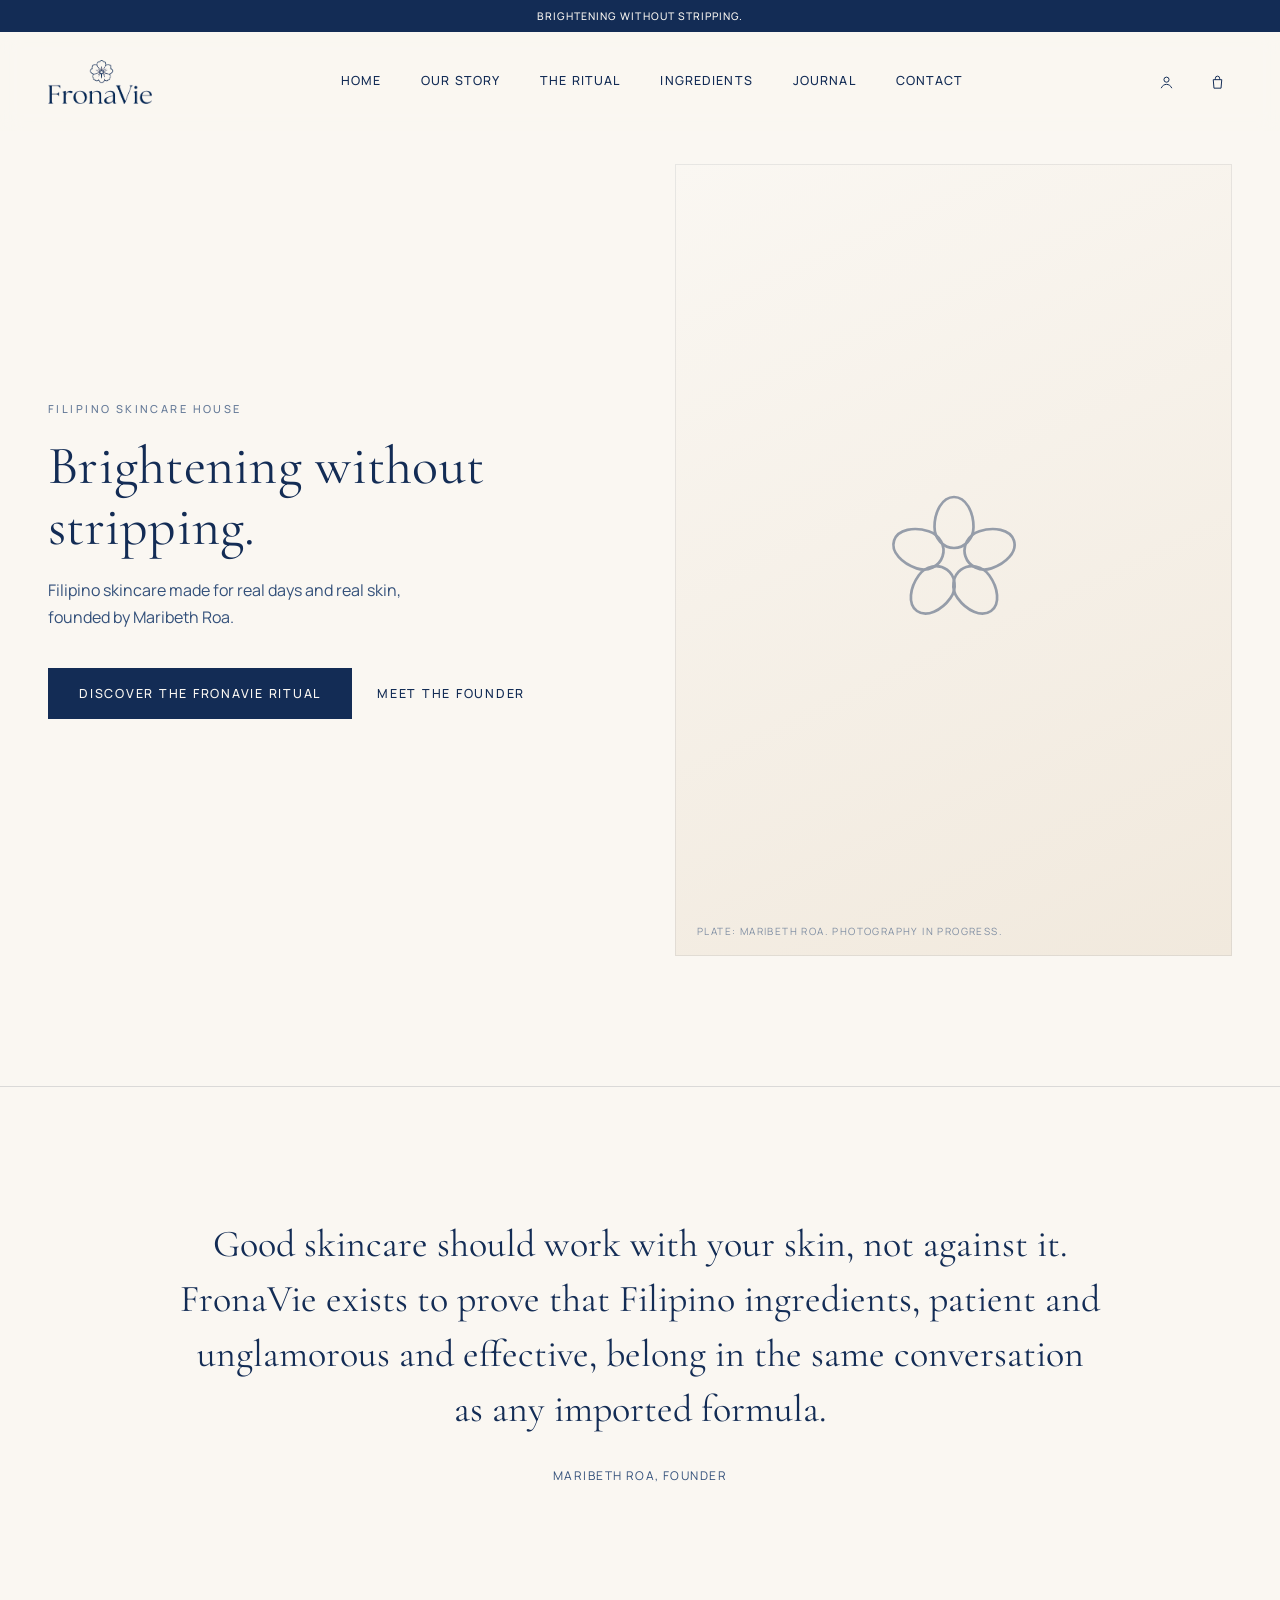
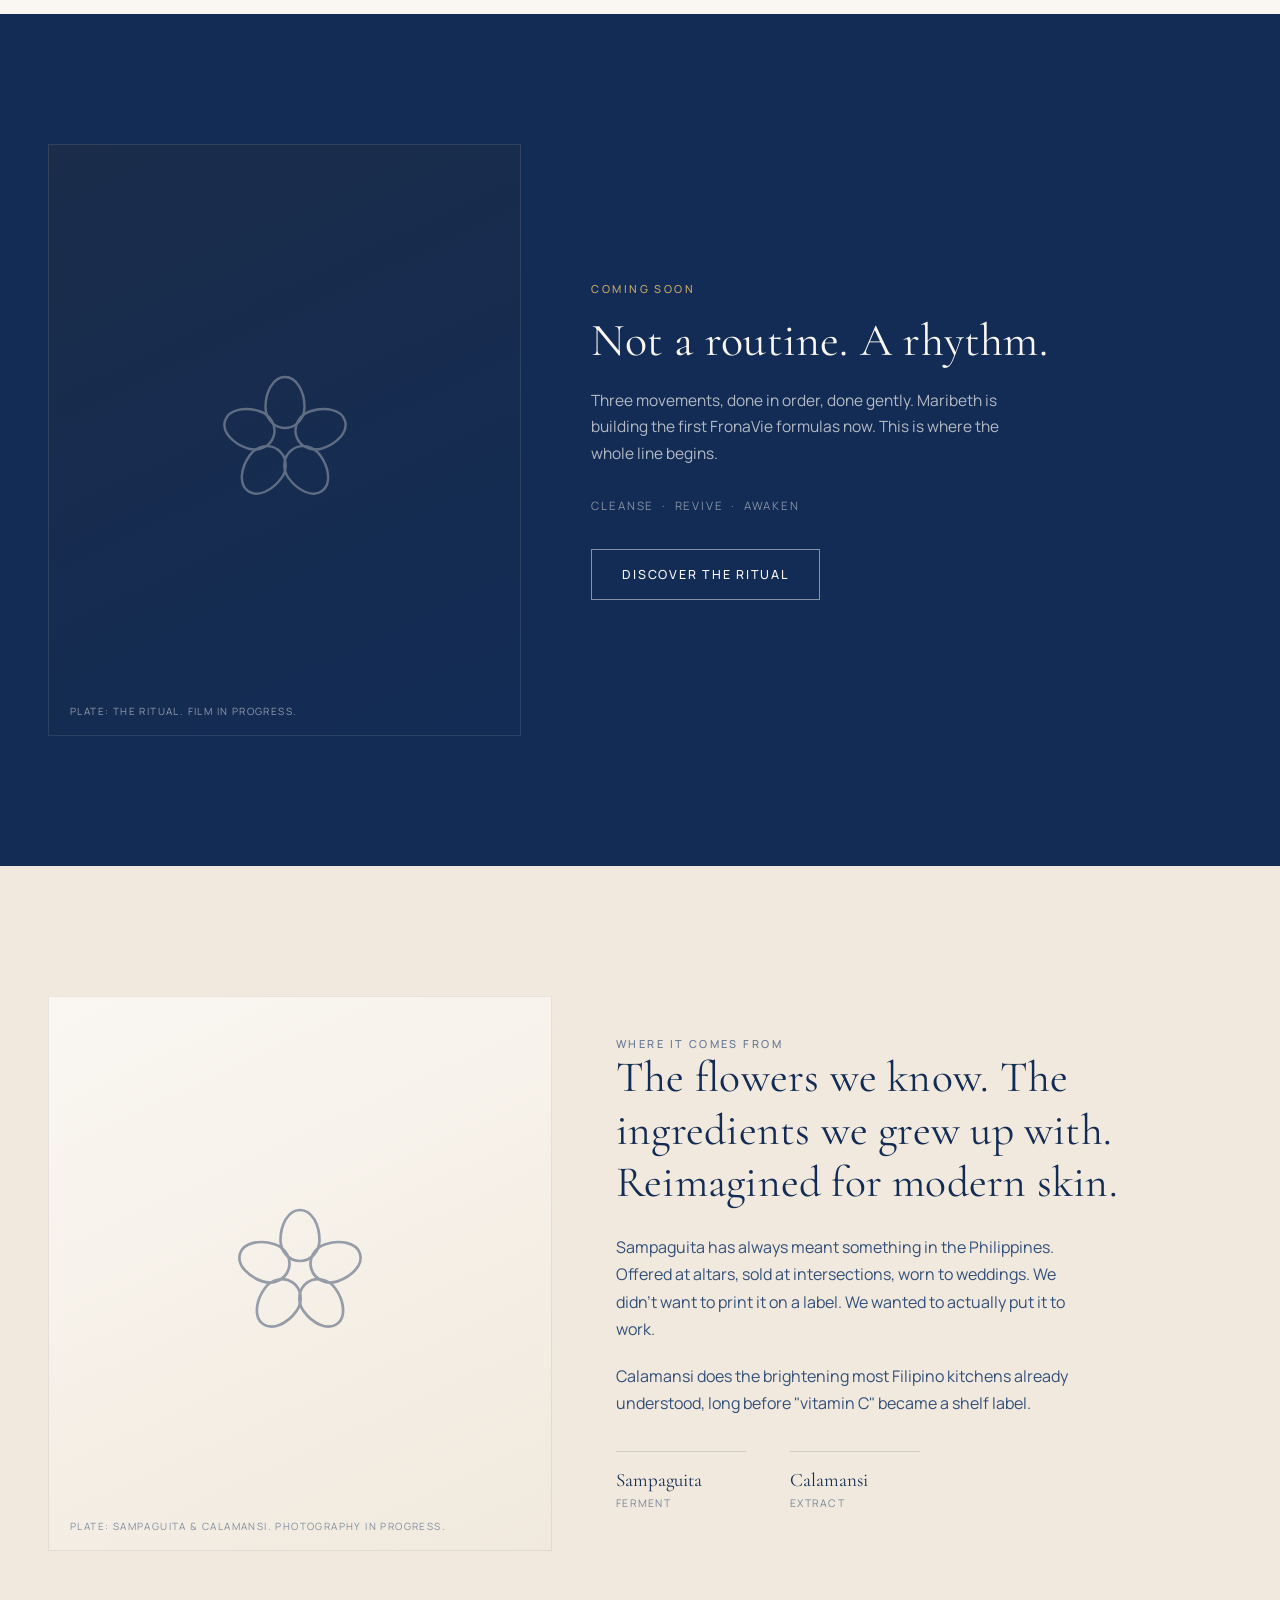
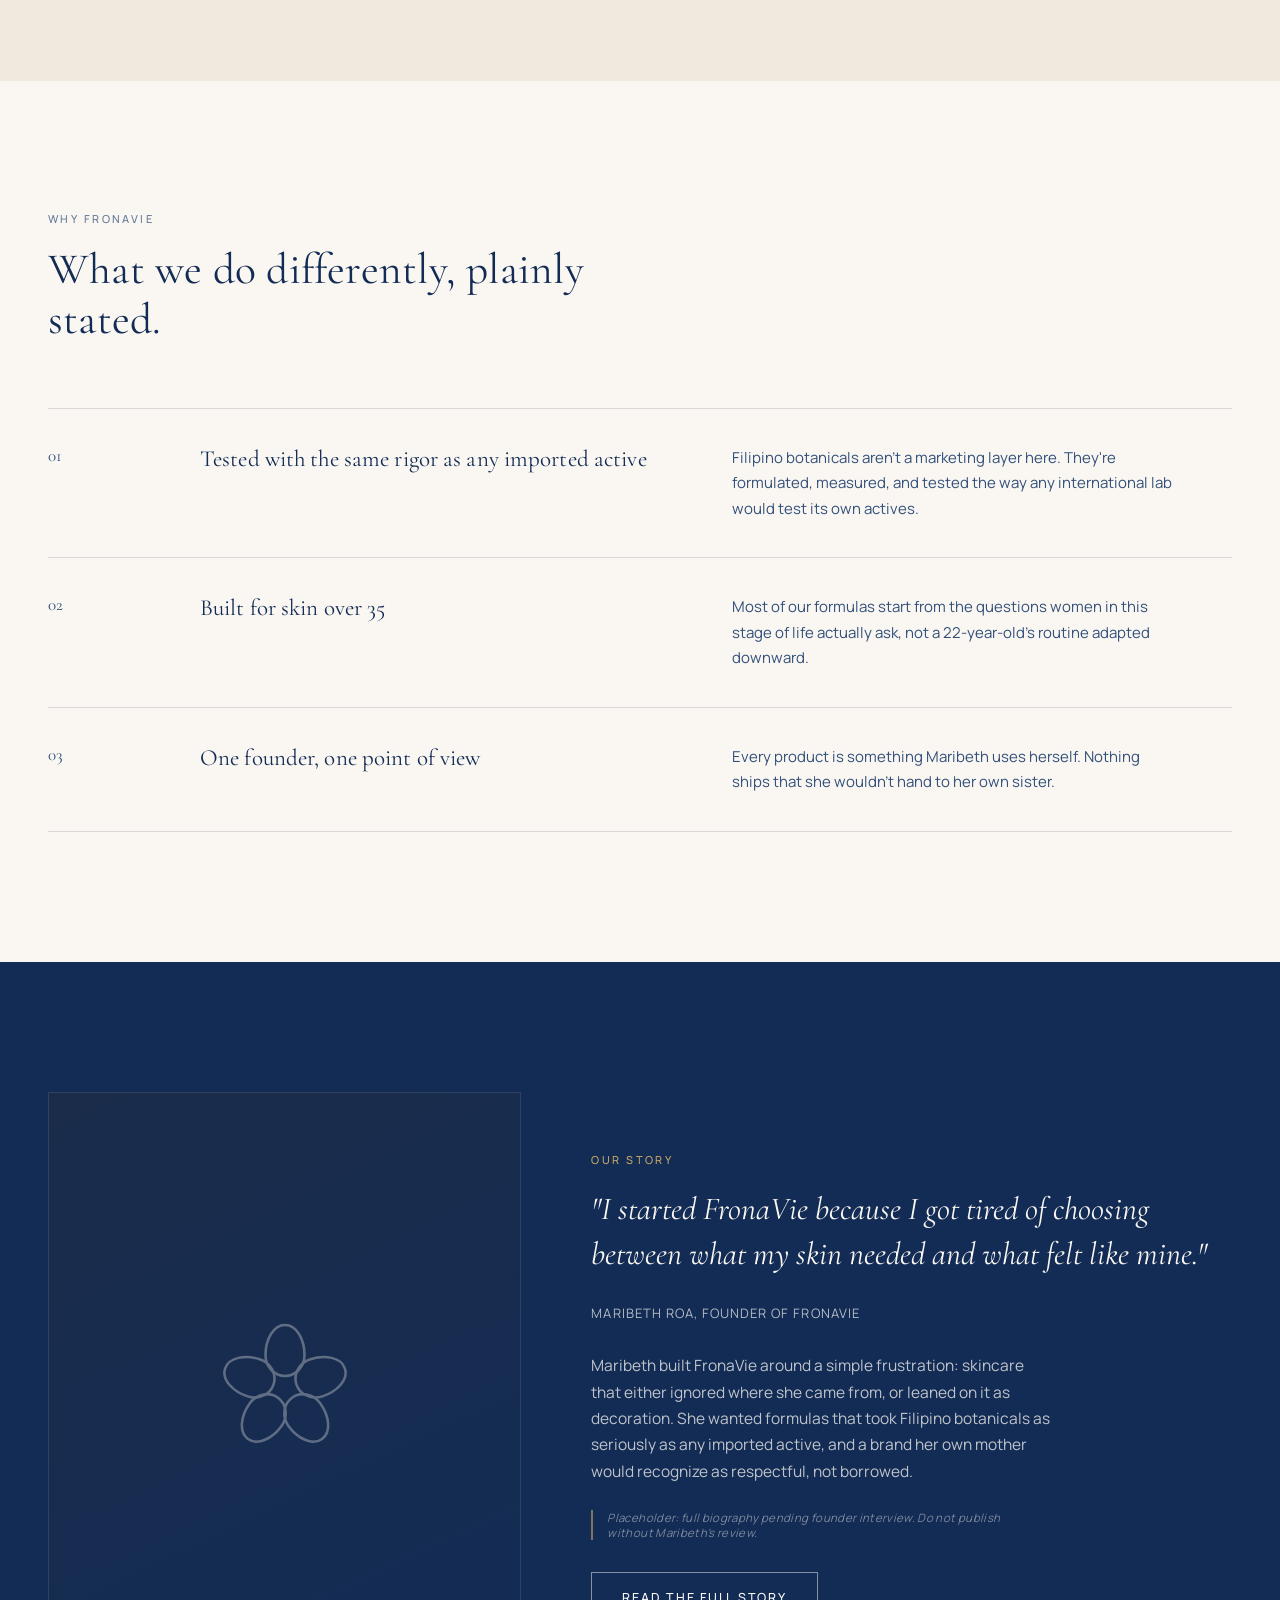
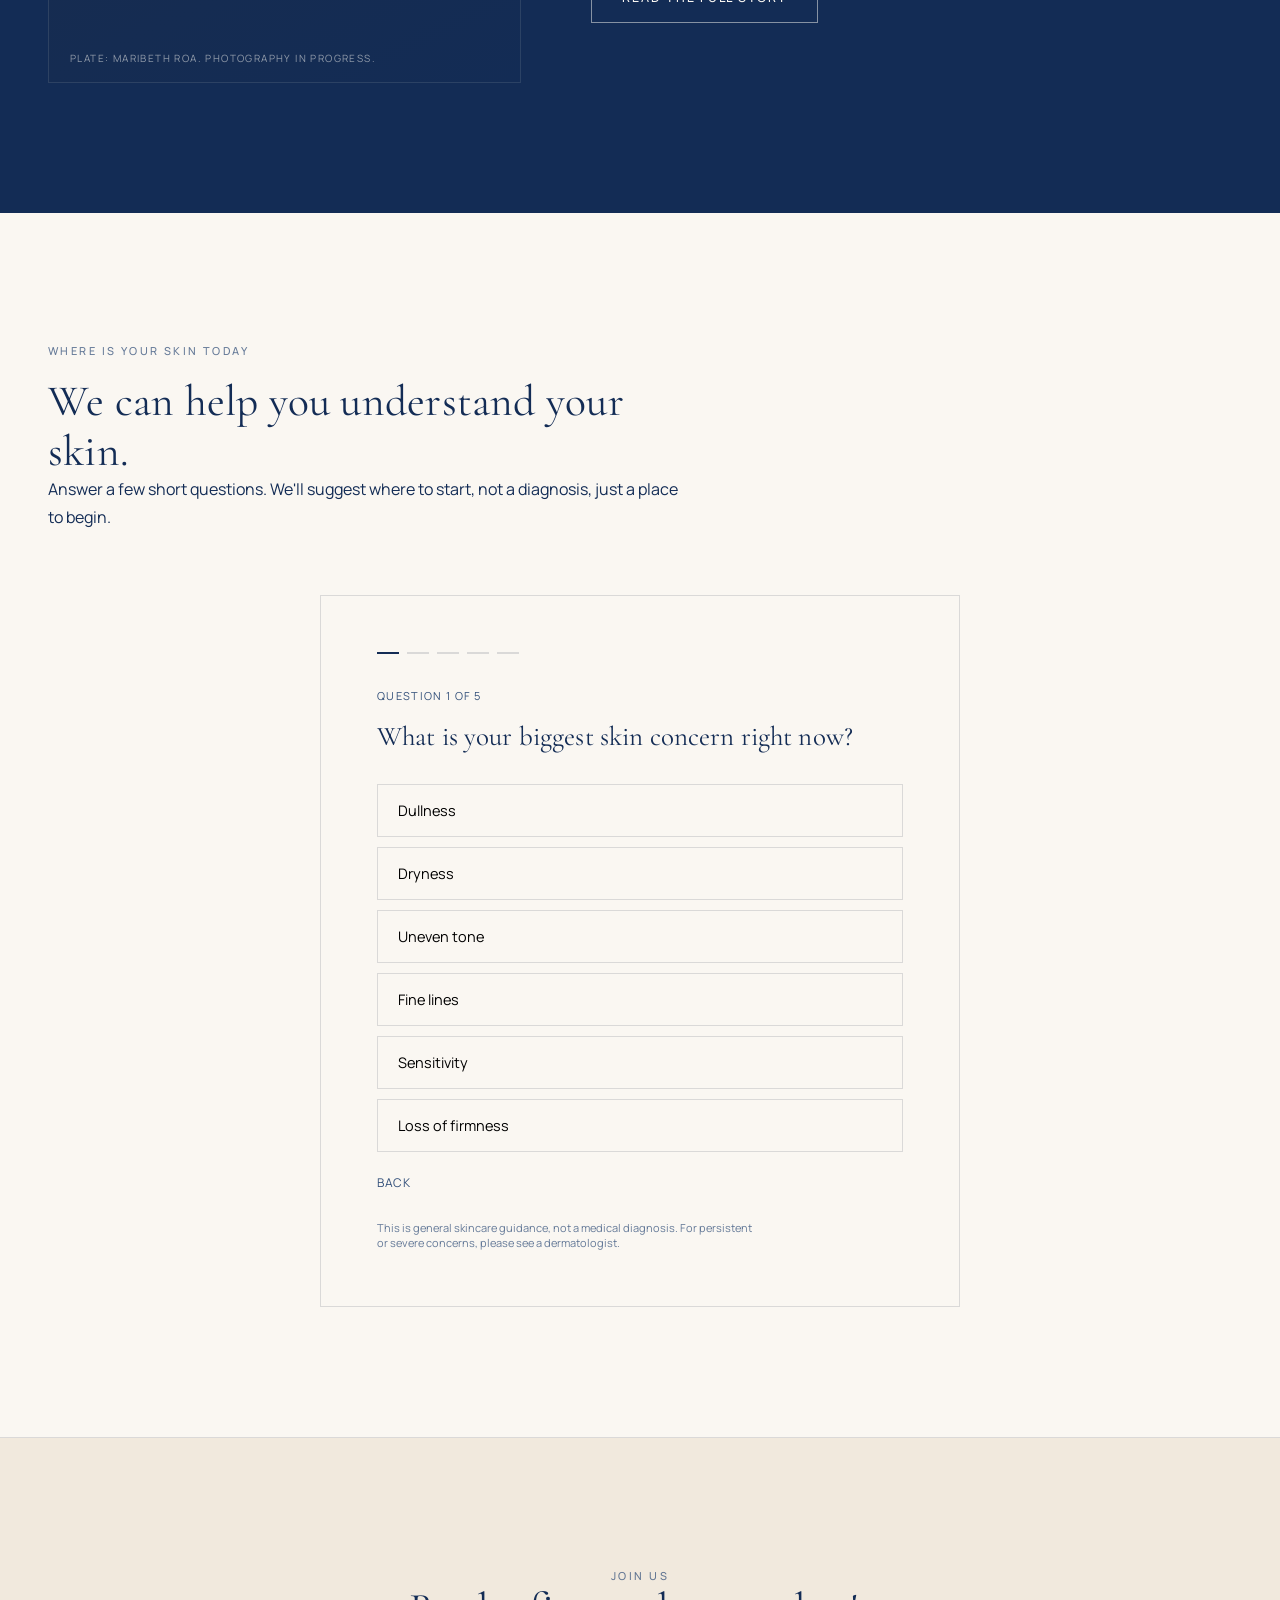
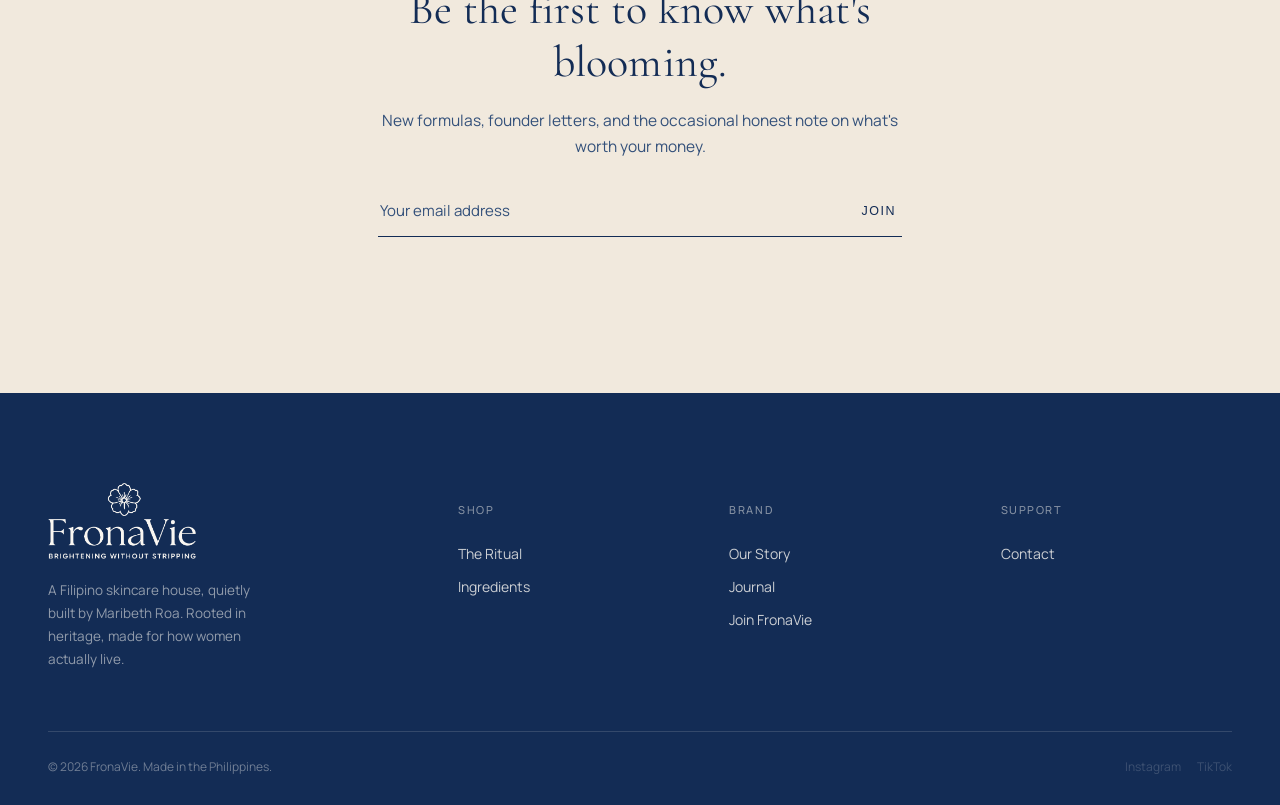
==== commit cc4d98bb: "FronaVie" ====
--- a/index.html
+++ b/index.html
@@ -67,7 +67,7 @@
             </g>
           </svg>
         </div>
-        <span class="plate-caption">Plate — Maribeth Roa. Photography in progress.</span>
+        <span class="plate-caption">Plate: Maribeth Roa. Photography in progress.</span>
       </div>
     </div>
   </section>
@@ -82,10 +82,10 @@
   </section>
 
   <!--
-    HOME RITUAL ANTICIPATION — merges the former 3-step rail and the
+    HOME RITUAL ANTICIPATION: merges the former 3-step rail and the
     separate film-spotlight into one moment. This is not the full
-    Cleanse/Revive/Awaken sequence (that lives on The Ritual page) —
-    it exists only to create desire and send the visitor there.
+    Cleanse/Revive/Awaken sequence (that lives on The Ritual page).
+    It exists only to create desire and send the visitor there.
   -->
   <section class="home-ritual" id="ritual">
     <div class="wrap home-ritual-grid">
@@ -101,12 +101,12 @@
             </g>
           </svg>
         </div>
-        <span class="plate-caption on-dark">Plate — The Ritual. Film in progress.</span>
+        <span class="plate-caption on-dark">Plate: The Ritual. Film in progress.</span>
       </div>
       <div class="home-ritual-copy reveal">
         <div class="eyebrow">Coming Soon</div>
         <h2>Not a routine. A rhythm.</h2>
-        <p class="desc">Three movements, done in order, done gently. Maribeth is building the first FronaVie formulas now — this is where the whole line begins.</p>
+        <p class="desc">Three movements, done in order, done gently. Maribeth is building the first FronaVie formulas now. This is where the whole line begins.</p>
         <div class="ritual-sequence">Cleanse &nbsp;·&nbsp; Revive &nbsp;·&nbsp; Awaken</div>
         <a href="the-ritual.html" class="btn on-dark">Discover the ritual</a>
       </div>
@@ -127,7 +127,7 @@
             </g>
           </svg>
         </div>
-        <span class="plate-caption">Plate — Sampaguita &amp; Calamansi. Photography in progress.</span>
+        <span class="plate-caption">Plate: Sampaguita &amp; Calamansi. Photography in progress.</span>
       </div>
       <div class="heritage-copy reveal">
         <div class="eyebrow">Where It Comes From</div>
@@ -182,7 +182,7 @@
             </g>
           </svg>
         </div>
-        <span class="plate-caption on-dark">Plate — Maribeth Roa. Photography in progress.</span>
+        <span class="plate-caption on-dark">Plate: Maribeth Roa. Photography in progress.</span>
       </div>
       <div class="reveal">
         <div class="eyebrow">Our Story</div>
--- a/style.css
+++ b/style.css
@@ -136,7 +136,7 @@
     }
   }
 
-  /* hamburger \u2194 close morph — precise state feedback, not decoration */
+  /* hamburger \u2194 close morph: precise state feedback, not decoration */
   .menu-toggle .menu-line{ transition:transform .3s ease, opacity .3s ease; transform-origin:50% 50%; }
   .menu-toggle.active .menu-line-1{ transform:translateY(5px) rotate(45deg); }
   .menu-toggle.active .menu-line-2{ transform:translateY(-5px) rotate(-45deg); }
@@ -176,7 +176,7 @@
   /* ---------- our story: strongest founder page on the site.
      Same page-hero convention as Ingredients/Journal/Contact, then a
      dedicated founder-quote moment sized larger than any other plate
-     or blockquote on the site — this is where FronaVie's own pillar
+     or blockquote on the site: this is where FronaVie's own pillar
      (Maribeth's voice) should carry the most visual weight. ---------- */
   .story-quote-plate{ aspect-ratio:21/9; margin-bottom:52px; }
   @media (max-width:700px){ .story-quote-plate{ aspect-ratio:4/5; margin-bottom:34px; } }
@@ -205,7 +205,7 @@
   .statement .attr{ margin-top:30px; font-family:var(--sans); font-size:12px; letter-spacing:.12em; text-transform:uppercase; color:var(--navy-soft);}
 
   /* ---- Homepage's merged ritual-anticipation now lives under
-     .home-ritual (see HOMEPAGE block below) — the old .ritual /
+     .home-ritual (see HOMEPAGE block below): the old .ritual /
      .ritual-steps 3-card rail this replaced has been removed. ---- */
 
   /* heritage */
@@ -230,13 +230,13 @@
   .diff-row p{ color:var(--navy-soft); font-size:15px; max-width:440px; }
 
   /* =========================================================
-     HOMEPAGE — inherits The Ritual's locked visual language
+     HOMEPAGE: inherits The Ritual's locked visual language
      (atelier plate, restrained palette, scale/whitespace-led
      pacing) but Home's job is welcome + editorial breadth,
      not anticipation alone. Warmer and more open than Ritual.
      ========================================================= */
 
-  /* ---- hero: editorial two-panel spread — the grand entrance.
+  /* ---- hero: editorial two-panel spread: the grand entrance.
      Distinct in shape from Ritual's centered opening: a real
      photography panel sits beside the copy, explicitly reserved
      for Maribeth's portrait, so even the placeholder state implies
@@ -321,7 +321,7 @@
 
   /* ---------- journal: curated editorial, not a blog grid ----------
      One dominant feature, one supporting story, one quiet reading
-     list. Three scales, three compositions — no repeated card template. */
+     list. Three scales, three compositions: no repeated card template. */
 
   /* feature: largest scale, full-width plate, biggest type on the page */
   .journal-feature-plate{ aspect-ratio:21/9; margin-bottom:44px; }
@@ -339,7 +339,7 @@
   .journal-secondary-copy h3{ font-family:var(--serif); font-weight:400; font-size:clamp(21px,2.4vw,27px); line-height:1.3; margin-bottom:12px; }
   .journal-secondary-copy p{ color:var(--navy-soft); font-size:15px; max-width:440px; }
 
-  /* quiet list: smallest scale, no images, hairline-separated — reuses the
+  /* quiet list: smallest scale, no images, hairline-separated: reuses the
      site's established quiet-list language (ingredients pending list, etc.) */
   .journal-list{ display:flex; flex-direction:column; max-width:680px; }
   .journal-list-row{ padding:26px 0; border-top:1px solid var(--line); }
@@ -370,15 +370,15 @@
   .final-statement h2{ font-size:clamp(30px,4vw,54px); line-height:1.25; max-width:760px; margin:0 auto; }
 
   /* =========================================================
-     THE RITUAL — locked FronaVie cinematic language
+     THE RITUAL: locked FronaVie cinematic language
      One world, one palette. Cleanse / Revive / Awaken are told
-     through scale, whitespace, composition and pacing — never
+     through scale, whitespace, composition and pacing: never
      through new colors. Reusable by other pages later.
      ========================================================= */
 
   /* ---- the atelier plate: single placeholder treatment, reused
      everywhere. A warm paper field holding the sampaguita mark at
-     sculptural scale, like a printer's proof or specimen card —
+     sculptural scale, like a printer's proof or specimen card,
      not a "coming soon" web placeholder. Swap the inner .plate-fill
      for a real <img> or <video muted loop playsinline poster="...">
      once assets are supplied; the frame does not need to change. */
@@ -396,7 +396,7 @@
     position:absolute; left:22px; bottom:18px; z-index:2; font-family:var(--sans);
     font-size:10px; letter-spacing:.14em; text-transform:uppercase; color:var(--navy-soft); opacity:.6;
   }
-  /* dark variant of the same plate — Awaken only; still one system, not a new palette */
+  /* dark variant of the same plate: Awaken only; still one system, not a new palette */
   .plate-fill.on-dark{ background: linear-gradient(155deg, #1A2C4A 0%, var(--navy) 100%); }
   .plate-fill.on-dark::before{ border-color: rgba(250,247,242,.1); }
   .plate-fill.on-dark .plate-mark{ opacity:.32; stroke:var(--warm-white); }
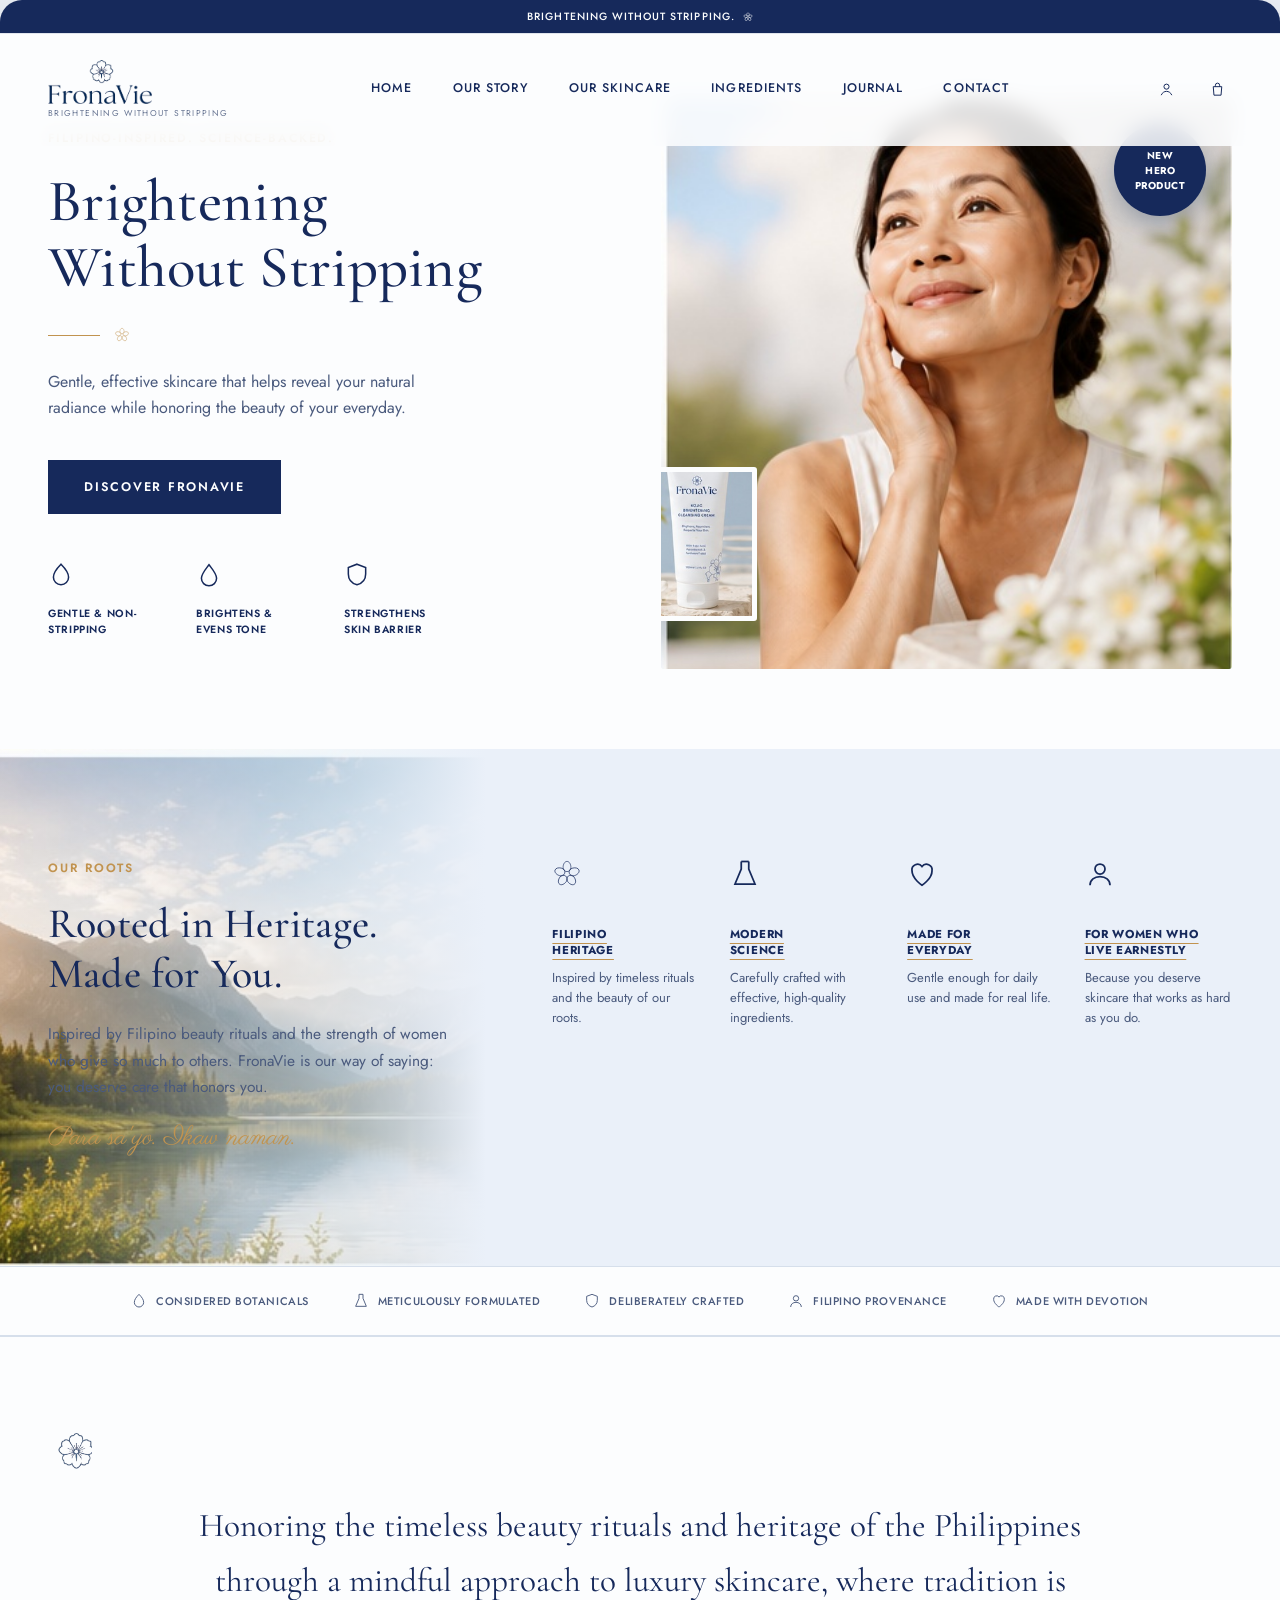
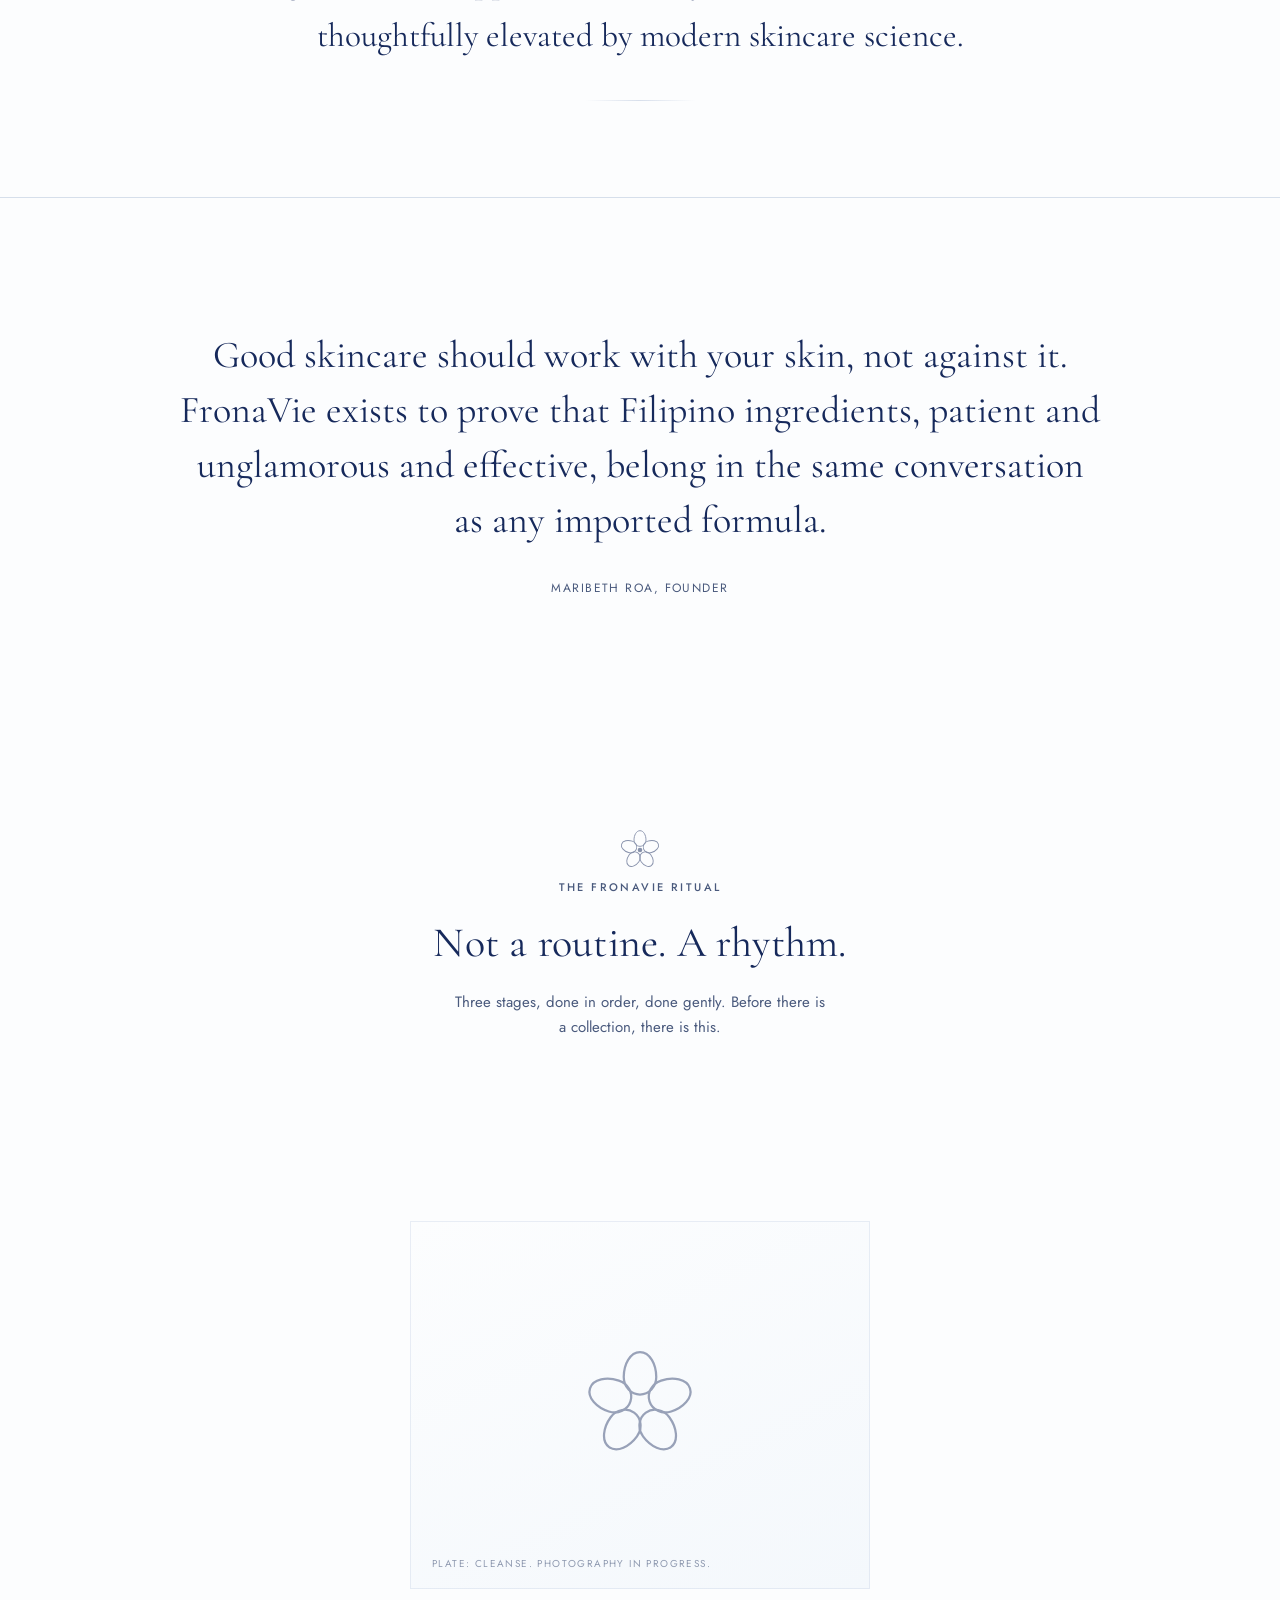
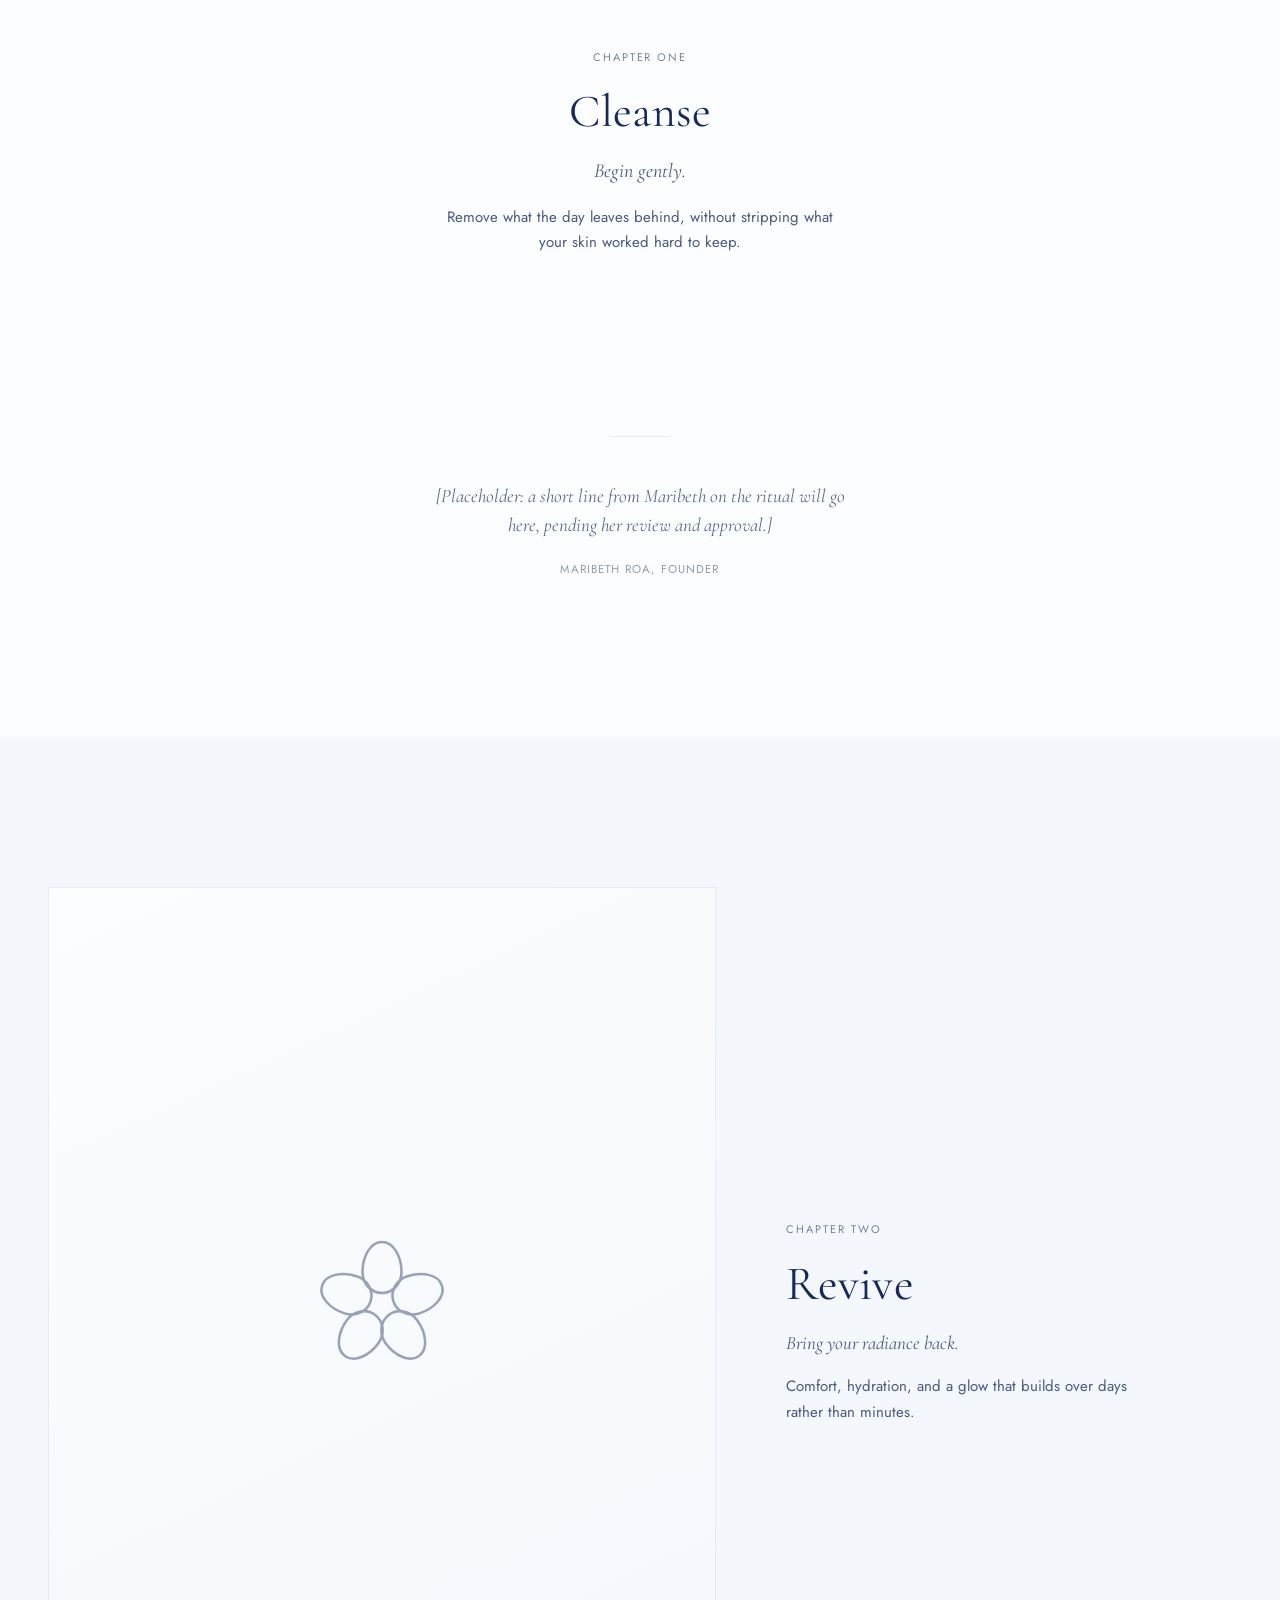
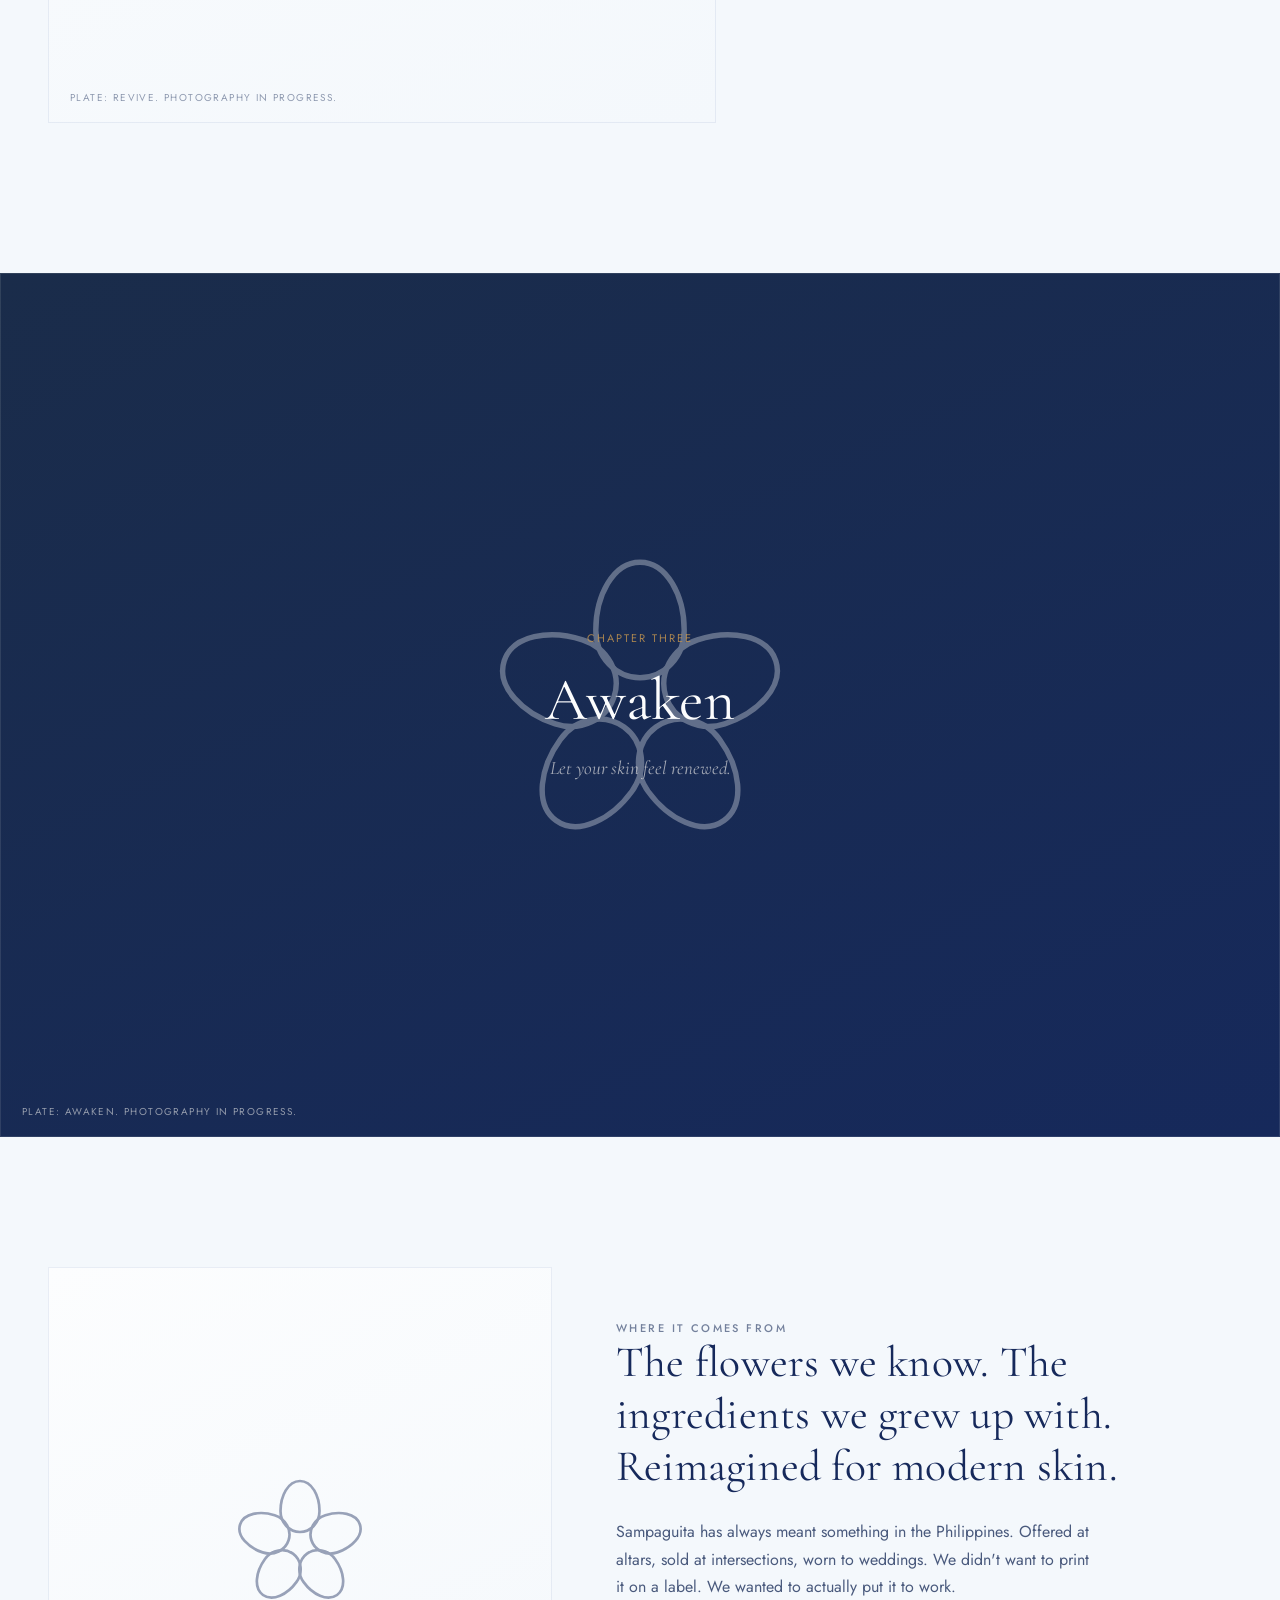
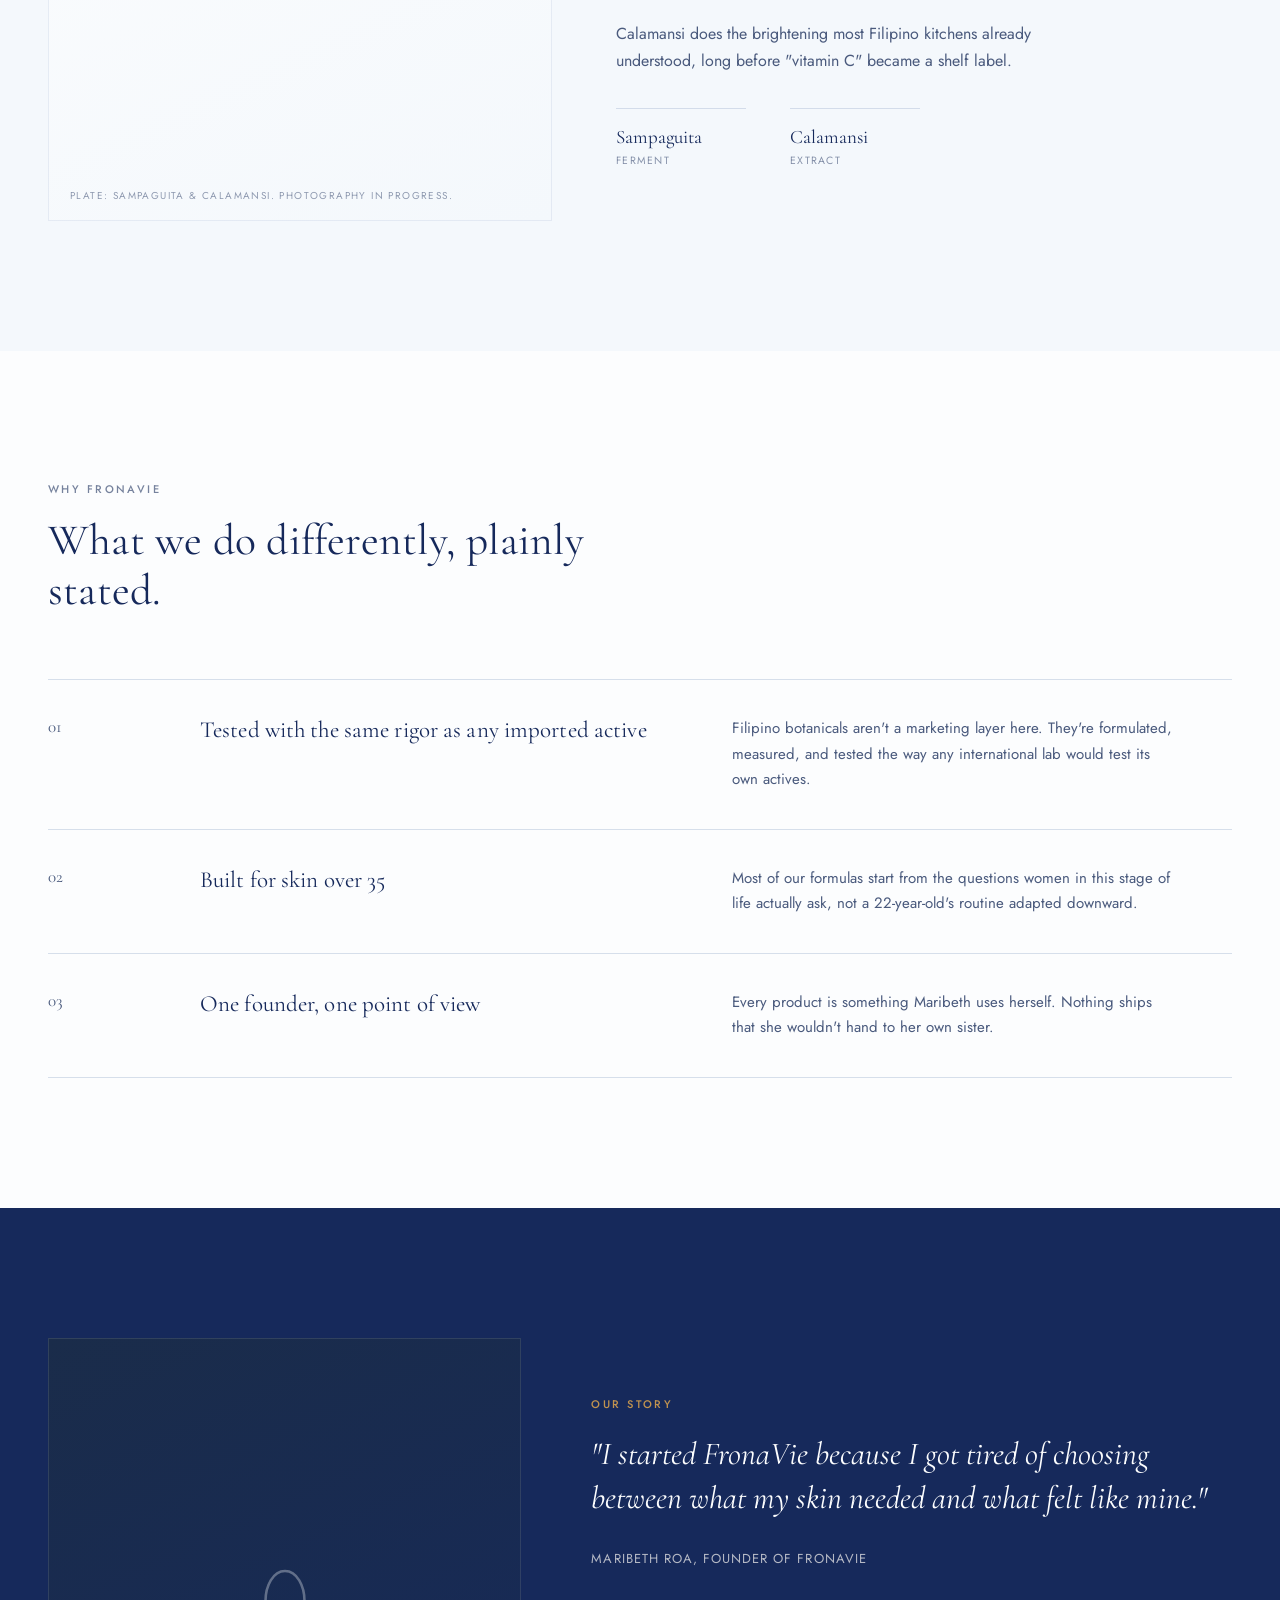
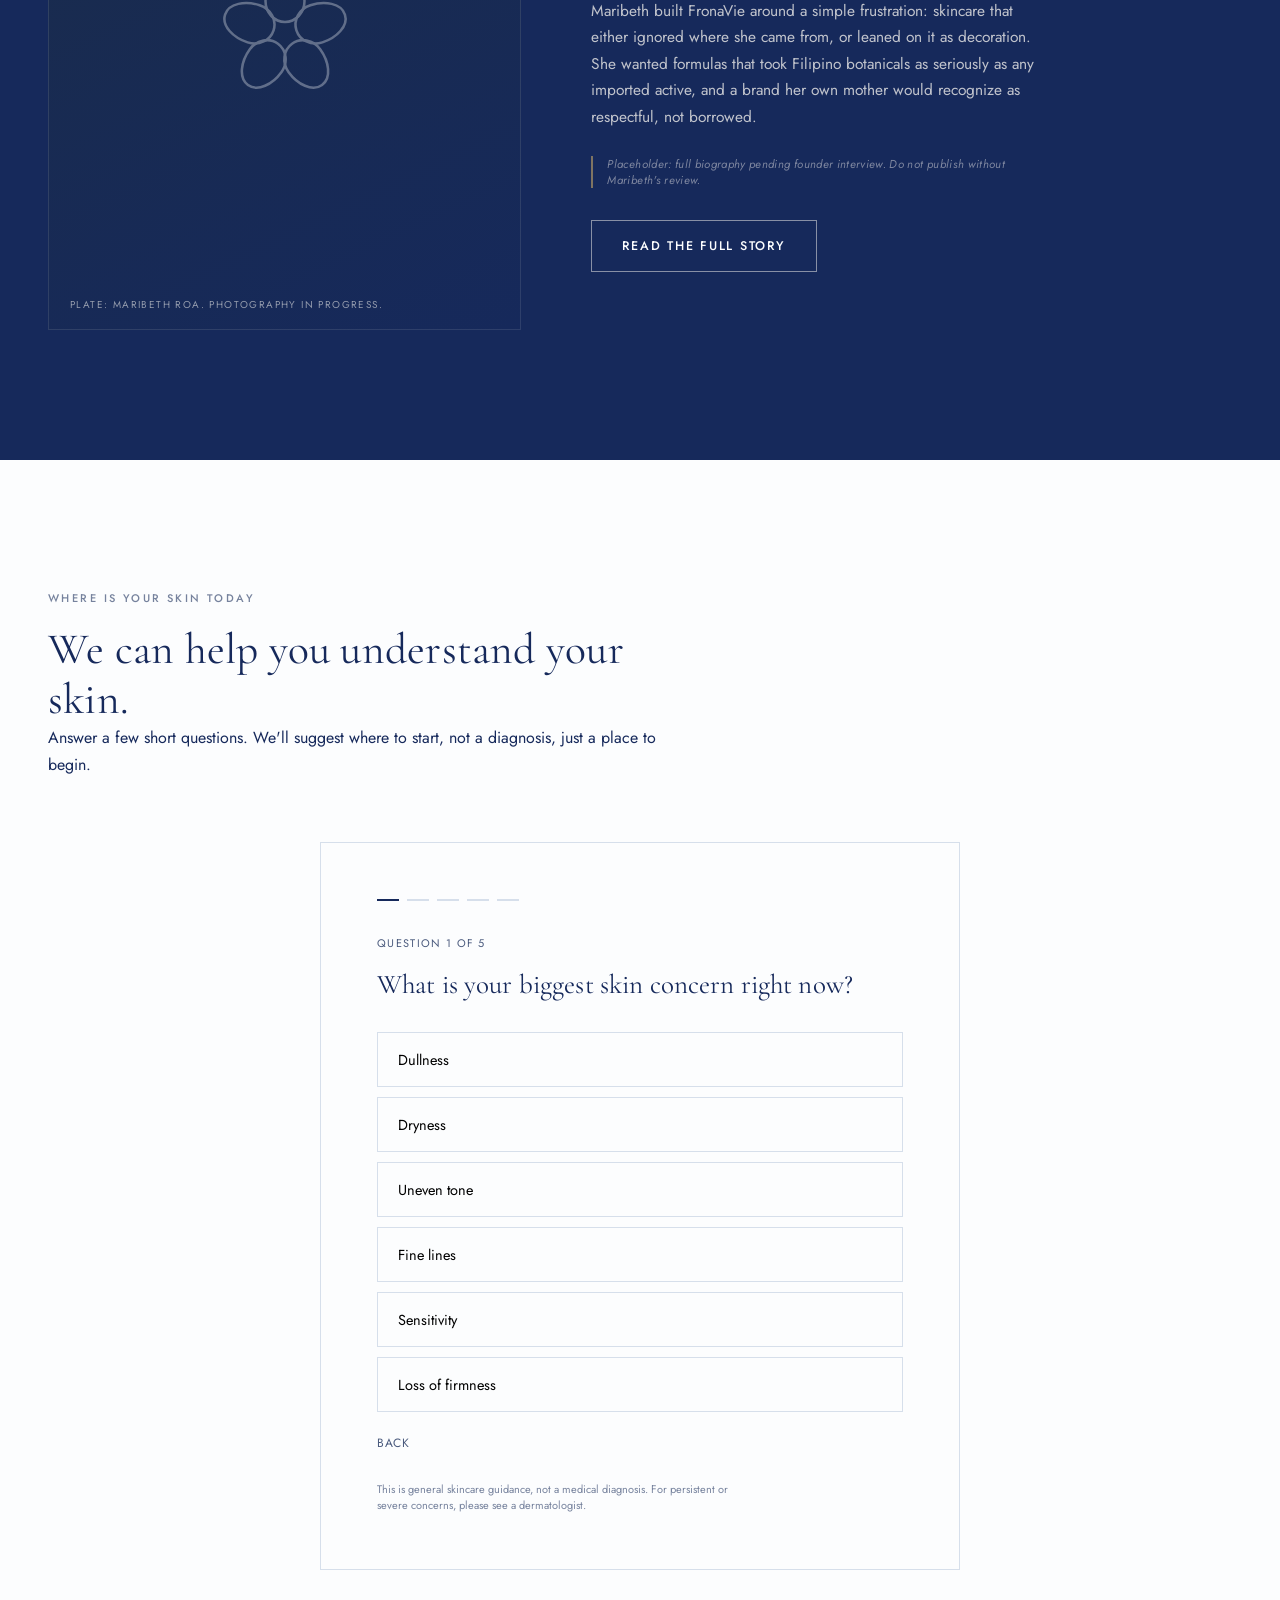
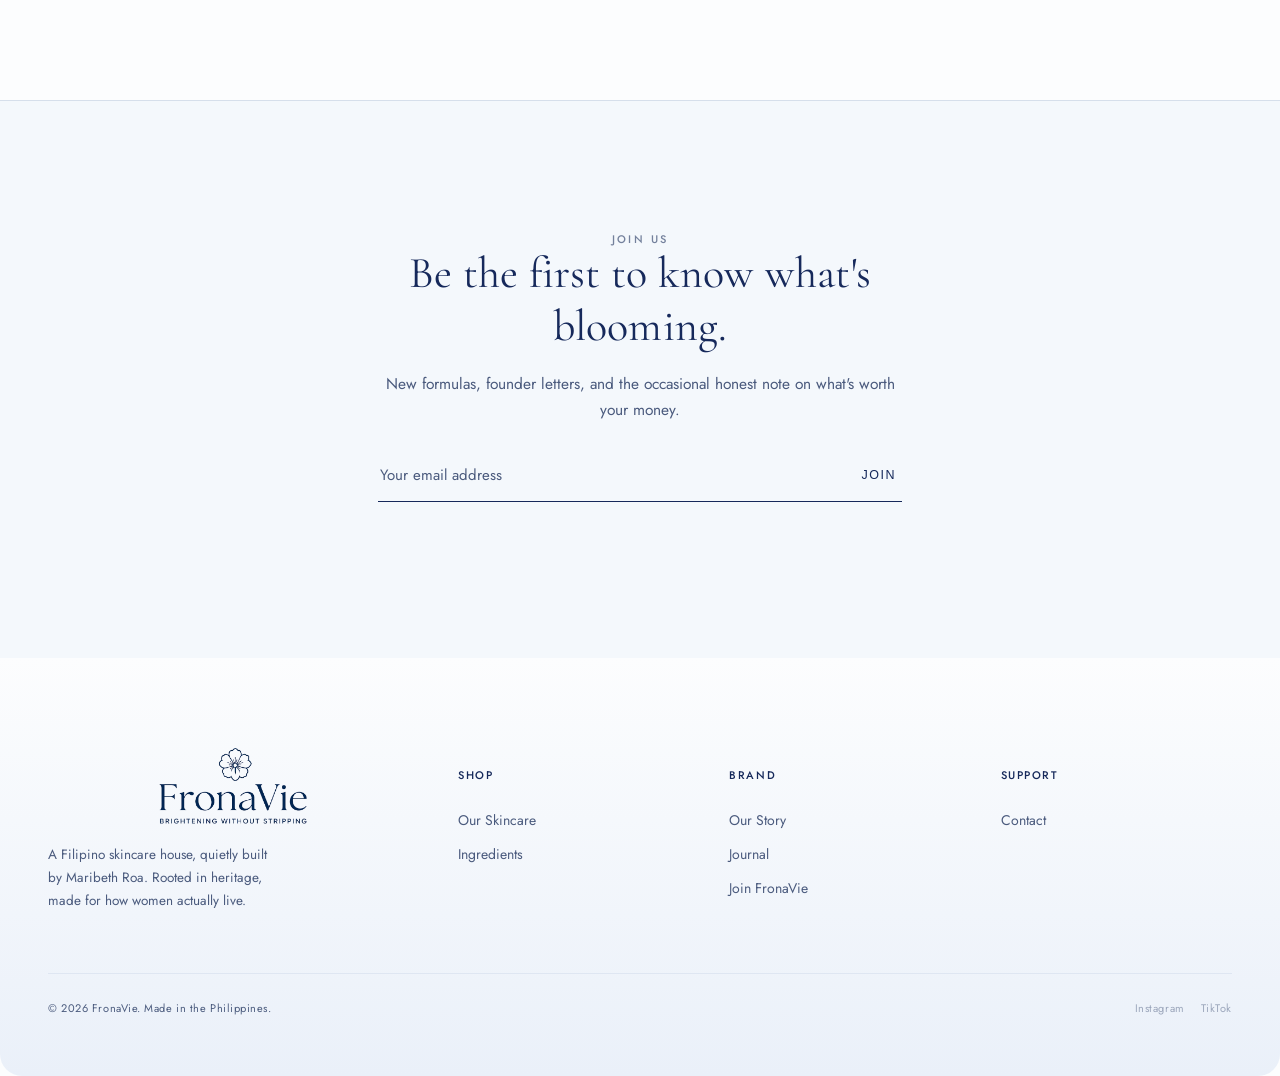
==== commit 1bb2a836: "FronaVie" ====
--- a/index.html
+++ b/index.html
@@ -7,20 +7,30 @@
 <meta name="description" content="FronaVie is a Filipino skincare house founded by Maribeth Roa, where heritage botanicals meet thoughtful modern formulation.">
 <link rel="preconnect" href="https://fonts.googleapis.com">
 <link rel="preconnect" href="https://fonts.gstatic.com" crossorigin>
-<link href="https://fonts.googleapis.com/css2?family=Cormorant+Garamond:ital,wght@0,300;0,400;0,500;1,400&family=Manrope:wght@300;400;500;600&display=swap" rel="stylesheet">
+<link href="https://fonts.googleapis.com/css2?family=Cormorant+Garamond:ital,wght@0,400;0,500;0,600;1,400&family=Jost:wght@300;400;500&family=Parisienne&display=swap" rel="stylesheet">
 <link rel="stylesheet" href="style.css">
 </head>
 <body>
 
-<div class="top-bar">Brightening without stripping.</div>
+<div class="top-bar">Brightening without stripping.
+  <svg width="10" height="10" viewBox="0 0 100 100" fill="none" stroke="currentColor" stroke-width="5" aria-hidden="true">
+    <g stroke-linejoin="round">
+      <path d="M50 8c8 0 13 10 13 20 0 8-6 14-13 14s-13-6-13-14c0-10 5-20 13-20z"/>
+      <path d="M50 8c8 0 13 10 13 20 0 8-6 14-13 14s-13-6-13-14c0-10 5-20 13-20z" transform="rotate(72 50 50)"/>
+      <path d="M50 8c8 0 13 10 13 20 0 8-6 14-13 14s-13-6-13-14c0-10 5-20 13-20z" transform="rotate(144 50 50)"/>
+      <path d="M50 8c8 0 13 10 13 20 0 8-6 14-13 14s-13-6-13-14c0-10 5-20 13-20z" transform="rotate(216 50 50)"/>
+      <path d="M50 8c8 0 13 10 13 20 0 8-6 14-13 14s-13-6-13-14c0-10 5-20 13-20z" transform="rotate(288 50 50)"/>
+    </g>
+  </svg>
+</div>
 
 <header id="header">
   <div class="nav-inner">
-    <a href="index.html" class="logo"><img src="assets/fronavie-logo-nav.png" alt="FronaVie" class="logo-img"></a>
+    <a href="index.html" class="logo"><img src="assets/fronavie-logo-nav.png" alt="FronaVie" class="logo-img"><span class="logo-tagline">Brightening without stripping</span></a>
     <nav class="nav-center">
       <a href="index.html">Home</a>
       <a href="our-story.html">Our Story</a>
-      <a href="the-ritual.html">The Ritual</a>
+      <a href="our-skincare.html">Our Skincare</a>
       <a href="ingredients.html">Ingredients</a>
       <a href="journal.html">Journal</a>
       <a href="contact.html">Contact</a>
@@ -36,28 +46,23 @@
 <div class="mobile-menu" id="mobileMenu">
   <a href="index.html">Home</a>
   <a href="our-story.html">Our Story</a>
-  <a href="the-ritual.html">The Ritual</a>
+  <a href="our-skincare.html">Our Skincare</a>
   <a href="ingredients.html">Ingredients</a>
   <a href="journal.html">Journal</a>
   <a href="contact.html">Contact</a>
 </div>
 
+<div class="site-frame">
 <main id="top">
 
-  <section class="home-hero">
-    <div class="wrap home-hero-grid">
-      <div class="home-hero-copy reveal in">
-        <div class="eyebrow">Filipino Skincare House</div>
-        <h1>Brightening without stripping.</h1>
-        <p class="lede">Filipino skincare made for real days and real skin, founded by Maribeth Roa.</p>
-        <div class="home-hero-actions">
-          <a href="the-ritual.html" class="btn solid">Discover the FronaVie ritual</a>
-          <a href="our-story.html" class="btn quiet">Meet the founder</a>
-        </div>
-      </div>
-      <div class="ritual-plate home-hero-plate reveal in">
-        <div class="plate-fill">
-          <svg class="plate-mark" width="140" height="140" viewBox="0 0 100 100" fill="none" stroke="var(--navy)" stroke-width="1.8">
+  <section class="premium-hero">
+    <div class="wrap premium-hero-grid">
+      <div class="reveal in">
+        <div class="premium-eyebrow">Filipino-Inspired. Science-Backed.</div>
+        <h1>Brightening<br>Without Stripping</h1>
+        <div class="premium-divider">
+          <span class="line"></span>
+          <svg width="16" height="16" viewBox="0 0 100 100" fill="none" stroke="var(--champagne)" stroke-width="4">
             <g stroke-linejoin="round">
               <path d="M50 8c8 0 13 10 13 20 0 8-6 14-13 14s-13-6-13-14c0-10 5-20 13-20z"/>
               <path d="M50 8c8 0 13 10 13 20 0 8-6 14-13 14s-13-6-13-14c0-10 5-20 13-20z" transform="rotate(72 50 50)"/>
@@ -67,9 +72,83 @@
             </g>
           </svg>
         </div>
-        <span class="plate-caption">Plate: Maribeth Roa. Photography in progress.</span>
-      </div>
-    </div>
+        <p class="lede">Gentle, effective skincare that helps reveal your natural radiance while honoring the beauty of your everyday.</p>
+        <a href="our-skincare.html" class="btn-premium">Discover FronaVie</a>
+        <div class="premium-benefits">
+          <div class="premium-benefit">
+            <svg width="26" height="26" viewBox="0 0 24 24" fill="none" stroke="var(--navy)" stroke-width="1.4"><path d="M12 2c-4 4-7 8-7 12a7 7 0 0014 0c0-4-3-8-7-12z"/></svg>
+            <div class="label">Gentle &amp; Non-Stripping</div>
+          </div>
+          <div class="premium-benefit">
+            <svg width="26" height="26" viewBox="0 0 24 24" fill="none" stroke="var(--navy)" stroke-width="1.4"><path d="M12 2.5c3 4 7 8.5 7 12.5a7 7 0 01-14 0c0-4 4-8.5 7-12.5z"/></svg>
+            <div class="label">Brightens &amp; Evens Tone</div>
+          </div>
+          <div class="premium-benefit">
+            <svg width="26" height="26" viewBox="0 0 24 24" fill="none" stroke="var(--navy)" stroke-width="1.4"><path d="M12 2l8 3v6c0 5-3.4 8.7-8 10-4.6-1.3-8-5-8-10V5l8-3z"/></svg>
+            <div class="label">Strengthens Skin Barrier</div>
+          </div>
+        </div>
+      </div>
+      <div class="premium-hero-photo reveal in">
+        <img src="assets/photos/03_woman_skincare.jpg" alt="FronaVie, gentle brightening skincare">
+        <div class="premium-hero-inset">
+          <img src="assets/photos/07_product_stone.jpg" alt="FronaVie product, styled detail">
+        </div>
+        <div class="premium-hero-badge">New<br>Hero<br>Product</div>
+      </div>
+    </div>
+  </section>
+
+  <section class="premium-heritage">
+    <div class="premium-heritage-bg" style="background-image:url('assets/photos/05_mountain_landscape.jpg');"></div>
+    <div class="premium-heritage-inner">
+      <div class="premium-heritage-copy reveal">
+        <div class="premium-eyebrow">Our Roots</div>
+        <h2>Rooted in Heritage.<br>Made for You.</h2>
+        <p>Inspired by Filipino beauty rituals and the strength of women who give so much to others. FronaVie is our way of saying: you deserve care that honors you.</p>
+        <span class="premium-script">Para sa'yo. Ikaw naman.</span>
+      </div>
+      <div class="premium-values reveal">
+        <div class="premium-value">
+          <svg width="30" height="30" viewBox="0 0 100 100" fill="none" stroke="var(--navy)" stroke-width="2.2"><g stroke-linejoin="round"><path d="M50 8c8 0 13 10 13 20 0 8-6 14-13 14s-13-6-13-14c0-10 5-20 13-20z"/><path d="M50 8c8 0 13 10 13 20 0 8-6 14-13 14s-13-6-13-14c0-10 5-20 13-20z" transform="rotate(72 50 50)"/><path d="M50 8c8 0 13 10 13 20 0 8-6 14-13 14s-13-6-13-14c0-10 5-20 13-20z" transform="rotate(144 50 50)"/><path d="M50 8c8 0 13 10 13 20 0 8-6 14-13 14s-13-6-13-14c0-10 5-20 13-20z" transform="rotate(216 50 50)"/><path d="M50 8c8 0 13 10 13 20 0 8-6 14-13 14s-13-6-13-14c0-10 5-20 13-20z" transform="rotate(288 50 50)"/></g></svg>
+          <h4>Filipino<br>Heritage</h4>
+          <p>Inspired by timeless rituals and the beauty of our roots.</p>
+        </div>
+        <div class="premium-value">
+          <svg width="30" height="30" viewBox="0 0 24 24" fill="none" stroke="var(--navy)" stroke-width="1.4"><path d="M9 2v6L4 20h16L15 8V2"/><path d="M9 2h6"/></svg>
+          <h4>Modern<br>Science</h4>
+          <p>Carefully crafted with effective, high-quality ingredients.</p>
+        </div>
+        <div class="premium-value">
+          <svg width="30" height="30" viewBox="0 0 24 24" fill="none" stroke="var(--navy)" stroke-width="1.4"><path d="M12 21s-8-5.2-8-11.5A4.5 4.5 0 0112 6a4.5 4.5 0 018 3.5C20 15.8 12 21 12 21z"/></svg>
+          <h4>Made For<br>Everyday</h4>
+          <p>Gentle enough for daily use and made for real life.</p>
+        </div>
+        <div class="premium-value">
+          <svg width="30" height="30" viewBox="0 0 24 24" fill="none" stroke="var(--navy)" stroke-width="1.4"><circle cx="12" cy="8" r="4"/><path d="M4 21c0-4.4 3.6-7 8-7s8 2.6 8 7"/></svg>
+          <h4>For Women Who<br>Live Earnestly</h4>
+          <p>Because you deserve skincare that works as hard as you do.</p>
+        </div>
+      </div>
+    </div>
+  </section>
+
+  <div class="trust-strip">
+    <div class="trust-strip-inner">
+      <div class="trust-item"><svg width="16" height="16" viewBox="0 0 24 24" fill="none" stroke-width="1.4"><path d="M12 2c-4 4-7 8-7 12a7 7 0 0014 0c0-4-3-8-7-12z"/></svg>Considered Botanicals</div>
+      <div class="trust-item"><svg width="16" height="16" viewBox="0 0 24 24" fill="none" stroke-width="1.4"><path d="M9 2v6L4 20h16L15 8V2"/><path d="M9 2h6"/></svg>Meticulously Formulated</div>
+      <div class="trust-item"><svg width="16" height="16" viewBox="0 0 24 24" fill="none" stroke-width="1.4"><path d="M12 2l8 3v6c0 5-3.4 8.7-8 10-4.6-1.3-8-5-8-10V5l8-3z"/></svg>Deliberately Crafted</div>
+      <div class="trust-item"><svg width="16" height="16" viewBox="0 0 24 24" fill="none" stroke-width="1.4"><circle cx="12" cy="8" r="4"/><path d="M4 21c0-4.4 3.6-7 8-7s8 2.6 8 7"/></svg>Filipino Provenance</div>
+      <div class="trust-item"><svg width="16" height="16" viewBox="0 0 24 24" fill="none" stroke-width="1.4"><path d="M12 21s-8-5.2-8-11.5A4.5 4.5 0 0112 6a4.5 4.5 0 018 3.5C20 15.8 12 21 12 21z"/></svg>Made With Devotion</div>
+    </div>
+  </div>
+
+  <hr class="rule">
+
+  <section class="brand-pullquote">
+    <img src="assets/logo-flower.png" alt="">
+    <p>Honoring the timeless beauty rituals and heritage of the Philippines through a mindful approach to luxury skincare, where tradition is thoughtfully elevated by modern skincare science.</p>
+    <div class="rule-fade"></div>
   </section>
 
   <hr class="rule">
@@ -87,11 +166,37 @@
     Cleanse/Revive/Awaken sequence (that lives on The Ritual page).
     It exists only to create desire and send the visitor there.
   -->
-  <section class="home-ritual" id="ritual">
-    <div class="wrap home-ritual-grid">
-      <div class="ritual-plate home-ritual-plate reveal">
-        <div class="plate-fill on-dark">
-          <svg class="plate-mark" width="150" height="150" viewBox="0 0 100 100" fill="none" stroke="var(--warm-white)" stroke-width="1.6">
+  <!--
+    THE FRONAVIE RITUAL, now living on Home itself. Full three-chapter
+    treatment transplanted from the former standalone Ritual page, each
+    chapter keeping its own distinct pacing and plate. The old
+    ritual-close (email capture) was intentionally dropped here since
+    Home already has its own newsletter invite further down the page;
+    keeping both would have meant two signup forms on one page.
+  -->
+  <section class="ritual-open" id="ritual">
+    <div class="wrap">
+      <svg class="ritual-open-mark" width="46" height="46" viewBox="0 0 100 100" fill="none" stroke="var(--navy)" stroke-width="2" style="margin:0 auto;">
+        <g stroke-linejoin="round">
+          <path d="M50 8c8 0 13 10 13 20 0 8-6 14-13 14s-13-6-13-14c0-10 5-20 13-20z"/>
+          <path d="M50 8c8 0 13 10 13 20 0 8-6 14-13 14s-13-6-13-14c0-10 5-20 13-20z" transform="rotate(72 50 50)"/>
+          <path d="M50 8c8 0 13 10 13 20 0 8-6 14-13 14s-13-6-13-14c0-10 5-20 13-20z" transform="rotate(144 50 50)"/>
+          <path d="M50 8c8 0 13 10 13 20 0 8-6 14-13 14s-13-6-13-14c0-10 5-20 13-20z" transform="rotate(216 50 50)"/>
+          <path d="M50 8c8 0 13 10 13 20 0 8-6 14-13 14s-13-6-13-14c0-10 5-20 13-20z" transform="rotate(288 50 50)"/>
+        </g>
+        <circle cx="50" cy="50" r="5" fill="var(--navy)" stroke="none"/>
+      </svg>
+      <div class="eyebrow reveal">The FronaVie Ritual</div>
+      <h2 class="reveal" style="font-family:var(--serif); font-weight:400; font-size:clamp(28px,3.8vw,42px); color:var(--navy);">Not a routine. A rhythm.</h2>
+      <p class="lede reveal">Three stages, done in order, done gently. Before there is a collection, there is this.</p>
+    </div>
+  </section>
+
+  <section class="ritual-cleanse">
+    <div class="wrap">
+      <div class="ritual-plate reveal">
+        <div class="plate-fill">
+          <svg class="plate-mark" width="120" height="120" viewBox="0 0 100 100" fill="none" stroke="var(--navy)" stroke-width="1.8">
             <g stroke-linejoin="round">
               <path d="M50 8c8 0 13 10 13 20 0 8-6 14-13 14s-13-6-13-14c0-10 5-20 13-20z"/>
               <path d="M50 8c8 0 13 10 13 20 0 8-6 14-13 14s-13-6-13-14c0-10 5-20 13-20z" transform="rotate(72 50 50)"/>
@@ -101,15 +206,67 @@
             </g>
           </svg>
         </div>
-        <span class="plate-caption on-dark">Plate: The Ritual. Film in progress.</span>
-      </div>
-      <div class="home-ritual-copy reveal">
-        <div class="eyebrow">Coming Soon</div>
-        <h2>Not a routine. A rhythm.</h2>
-        <p class="desc">Three movements, done in order, done gently. Maribeth is building the first FronaVie formulas now. This is where the whole line begins.</p>
-        <div class="ritual-sequence">Cleanse &nbsp;·&nbsp; Revive &nbsp;·&nbsp; Awaken</div>
-        <a href="the-ritual.html" class="btn on-dark">Discover the ritual</a>
-      </div>
+        <span class="plate-caption">Plate: Cleanse. Photography in progress.</span>
+      </div>
+      <div class="reveal">
+        <div class="ritual-chapter-eyebrow">Chapter One</div>
+        <h2 class="ritual-stage-name">Cleanse</h2>
+        <span class="ritual-mood-line">Begin gently.</span>
+        <p class="desc">Remove what the day leaves behind, without stripping what your skin worked hard to keep.</p>
+      </div>
+    </div>
+  </section>
+
+  <section class="ritual-interlude">
+    <div class="wrap reveal">
+      <hr class="rule-quiet">
+      <p>[Placeholder: a short line from Maribeth on the ritual will go here, pending her review and approval.]</p>
+      <div class="who">Maribeth Roa, Founder</div>
+    </div>
+  </section>
+
+  <section class="ritual-revive">
+    <div class="wrap">
+      <div class="ritual-plate reveal">
+        <div class="plate-fill">
+          <svg class="plate-mark" width="150" height="150" viewBox="0 0 100 100" fill="none" stroke="var(--navy)" stroke-width="1.7">
+            <g stroke-linejoin="round">
+              <path d="M50 8c8 0 13 10 13 20 0 8-6 14-13 14s-13-6-13-14c0-10 5-20 13-20z"/>
+              <path d="M50 8c8 0 13 10 13 20 0 8-6 14-13 14s-13-6-13-14c0-10 5-20 13-20z" transform="rotate(72 50 50)"/>
+              <path d="M50 8c8 0 13 10 13 20 0 8-6 14-13 14s-13-6-13-14c0-10 5-20 13-20z" transform="rotate(144 50 50)"/>
+              <path d="M50 8c8 0 13 10 13 20 0 8-6 14-13 14s-13-6-13-14c0-10 5-20 13-20z" transform="rotate(216 50 50)"/>
+              <path d="M50 8c8 0 13 10 13 20 0 8-6 14-13 14s-13-6-13-14c0-10 5-20 13-20z" transform="rotate(288 50 50)"/>
+            </g>
+          </svg>
+        </div>
+        <span class="plate-caption">Plate: Revive. Photography in progress.</span>
+      </div>
+      <div class="ritual-revive-copy reveal">
+        <div class="ritual-chapter-eyebrow">Chapter Two</div>
+        <h2 class="ritual-stage-name">Revive</h2>
+        <span class="ritual-mood-line">Bring your radiance back.</span>
+        <p class="desc">Comfort, hydration, and a glow that builds over days rather than minutes.</p>
+      </div>
+    </div>
+  </section>
+
+  <section class="ritual-awaken reveal">
+    <div class="plate-fill on-dark">
+      <svg class="plate-mark" width="340" height="340" viewBox="0 0 100 100" fill="none" stroke="var(--warm-white)" stroke-width="1.6">
+        <g stroke-linejoin="round">
+          <path d="M50 8c8 0 13 10 13 20 0 8-6 14-13 14s-13-6-13-14c0-10 5-20 13-20z"/>
+          <path d="M50 8c8 0 13 10 13 20 0 8-6 14-13 14s-13-6-13-14c0-10 5-20 13-20z" transform="rotate(72 50 50)"/>
+          <path d="M50 8c8 0 13 10 13 20 0 8-6 14-13 14s-13-6-13-14c0-10 5-20 13-20z" transform="rotate(144 50 50)"/>
+          <path d="M50 8c8 0 13 10 13 20 0 8-6 14-13 14s-13-6-13-14c0-10 5-20 13-20z" transform="rotate(216 50 50)"/>
+          <path d="M50 8c8 0 13 10 13 20 0 8-6 14-13 14s-13-6-13-14c0-10 5-20 13-20z" transform="rotate(288 50 50)"/>
+        </g>
+      </svg>
+    </div>
+    <span class="plate-caption on-dark">Plate: Awaken. Photography in progress.</span>
+    <div class="ritual-awaken-copy">
+      <div class="ritual-chapter-eyebrow">Chapter Three</div>
+      <h2 class="ritual-stage-name">Awaken</h2>
+      <span class="ritual-mood-line">Let your skin feel renewed.</span>
     </div>
   </section>
 
@@ -310,11 +467,11 @@
   <div class="wrap">
     <div class="foot-grid">
       <div class="foot-brand">
-        <div class="logo foot-logo-full"><img src="assets/fronavie-logo-full-white.png" alt="FronaVie. Brightening without stripping." class="logo-img"></div>
+        <div class="logo foot-logo-full"><img src="assets/fronavie-logo-full.png" alt="FronaVie. Brightening without stripping." class="logo-img"></div>
         <p>A Filipino skincare house, quietly built by Maribeth Roa. Rooted in heritage, made for how women actually live.</p>
       </div>
       <div class="foot-col"><h5>Shop</h5>
-        <a href="the-ritual.html">The Ritual</a><a href="ingredients.html">Ingredients</a>
+        <a href="our-skincare.html">Our Skincare</a><a href="ingredients.html">Ingredients</a>
       </div>
       <div class="foot-col"><h5>Brand</h5>
         <a href="our-story.html">Our Story</a><a href="journal.html">Journal</a><a href="join.html">Join FronaVie</a>
@@ -332,6 +489,7 @@
     </div>
   </div>
 </footer>
+</div>
 
 
 <script src="main.js"></script>
--- a/style.css
+++ b/style.css
@@ -1,13 +1,14 @@
 :root{
-    --warm-white:#FAF7F2;
-    --ivory:#F1E9DD;
-    --navy:#132C55;
-    --navy-soft:#33507A;
-    --champagne:#C6A667;
-    --line: rgba(22,35,58,0.14);
-    --line-soft: rgba(22,35,58,0.08);
+    --warm-white:#FCFDFE;
+    --ivory:#F4F8FC;
+    --navy:#16295B;
+    --navy-soft:#4A5A7D;
+    --pale-blue:#EAF0F9;
+    --champagne:#C1934F;
+    --line: rgba(185,198,220,0.55);
+    --line-soft: rgba(185,198,220,0.3);
     --serif: 'Cormorant Garamond', 'Times New Roman', serif;
-    --sans: 'Manrope', -apple-system, sans-serif;
+    --sans: 'Jost', -apple-system, sans-serif;
     --max: 1320px;
   }
   *{box-sizing:border-box;}
@@ -82,19 +83,59 @@
   .sig-flower{ opacity:0.9; }
 
   /* ---------- top bar ---------- */
+  /* =========================================================
+     OUTER PAGE FRAME: contained, rounded, premium presentation
+     per client reference. Fixed bars (top-bar, header) stay
+     position:fixed for zero risk to existing scroll/mobile-menu
+     behavior, just width-capped and centered to match the frame
+     beneath them, instead of being changed to position:sticky.
+     ========================================================= */
+  body{ background:#E7EBF2; }
+  .site-frame{
+    max-width:var(--max); margin:0 auto; background:var(--warm-white);
+    box-shadow:0 0 70px rgba(11,40,84,.07);
+  }
+  /* ---------- trust strip: thin, subtle, sits right after Heritage
+     per the reference. Claims are placeholders pending Maribeth's
+     verification, same discipline as everywhere else on the site. ---------- */
+  .trust-strip{ border-top:1px solid var(--line); border-bottom:1px solid var(--line); background:var(--warm-white); }
+  .trust-strip-inner{
+    display:flex; justify-content:center; flex-wrap:wrap; gap:34px 44px;
+    padding:26px 48px; max-width:var(--max); margin:0 auto;
+  }
+  @media (max-width:900px){ .trust-strip-inner{ padding:20px 24px; gap:18px 28px; } }
+  .trust-item{ display:flex; align-items:center; gap:9px; font-size:11px; letter-spacing:.05em; text-transform:uppercase; color:var(--navy-soft); font-weight:500; }
+  .trust-item svg{ flex:none; stroke:var(--navy-soft); }
+
+  /* ---------- brand pull-quote: the one place on Home the full
+     brand-voice sentence appears verbatim, matching the client's
+     new porcelain-blue reference. QR uses it too; nowhere else. ---------- */
+  .brand-pullquote{ background:var(--warm-white); padding:96px 56px; text-align:center; }
+  .brand-pullquote img{ height:36px; width:auto; margin-bottom:30px; opacity:.75; }
+  .brand-pullquote p{
+    margin:0 auto; font-family:var(--serif); font-weight:400; font-size:clamp(22px,2.6vw,34px);
+    line-height:1.65; color:var(--navy); max-width:920px;
+  }
+  .brand-pullquote .rule-fade{ width:110px; height:1px; margin:36px auto 0; background:linear-gradient(90deg,transparent,var(--line),transparent); }
+
+  footer{ border-radius:0 0 22px 22px; overflow:hidden; }
+
   .top-bar{
-    position:fixed; top:0; left:0; right:0; z-index:101;
+    position:fixed; top:0; left:50%; transform:translateX(-50%); z-index:101;
     background:var(--navy); color:var(--warm-white); text-align:center;
     font-family:var(--sans); font-size:10.5px; letter-spacing:.1em; text-transform:uppercase;
     padding:9px 20px; font-weight:500;
-  }
-  @media (max-width:900px){ .top-bar{ padding:7px 16px; font-size:9.5px; letter-spacing:.08em; } }
+    width:100%; max-width:var(--max); border-radius:22px 22px 0 0;
+    display:flex; align-items:center; justify-content:center; gap:8px;
+  }
+  @media (max-width:900px){ .top-bar{ padding:7px 16px; font-size:9.5px; letter-spacing:.08em; border-radius:0; } }
 
   /* ---------- header ---------- */
   header{
-    position:fixed; top:34px; left:0; right:0; z-index:100;
-    background:rgba(250,247,242,0.86); backdrop-filter:blur(10px);
+    position:fixed; top:34px; left:50%; transform:translateX(-50%); z-index:100;
+    background:rgba(252,253,254,0.86); backdrop-filter:blur(10px);
     border-bottom:1px solid transparent; transition:padding .4s ease, border-color .4s ease, background .4s ease;
+    width:100%; max-width:var(--max);
   }
   @media (max-width:900px){ header{ top:27px; } }
   header.scrolled{ border-color:var(--line-soft); }
@@ -105,8 +146,14 @@
   header.scrolled .nav-inner{ padding:16px 48px; }
   @media (max-width:900px){ .nav-inner{ padding:15px 20px;} header.scrolled .nav-inner{padding:12px 20px;} }
   .logo{
-    font-family:var(--serif); font-size:22px; letter-spacing:0.06em; display:flex; align-items:center; gap:10px;
-  }
+    font-family:var(--serif); font-size:22px; letter-spacing:0.06em; display:flex; flex-direction:column; align-items:flex-start;
+  }
+  .logo-tagline{
+    font-family:var(--sans); font-size:8.5px; letter-spacing:.16em; text-transform:uppercase;
+    color:var(--navy-soft); margin-top:3px; opacity:.85; white-space:nowrap;
+  }
+  header.scrolled .logo-tagline{ opacity:0; height:0; margin-top:0; overflow:hidden; }
+  @media (max-width:500px){ .logo-tagline{ font-size:7.5px; letter-spacing:.1em; } }
   .logo-img{ height:44px; width:auto; display:block; transition:height .4s ease; }
   header.scrolled .logo-img{ height:36px; }
   @media (max-width:900px){ .logo-img{ height:32px; } }
@@ -235,6 +282,101 @@
      pacing) but Home's job is welcome + editorial breadth,
      not anticipation alone. Warmer and more open than Ritual.
      ========================================================= */
+
+  /* =========================================================
+     PREMIUM HERO + HERITAGE: matches client-supplied reference.
+     Photography-driven, editorial luxury skincare direction.
+     Uses the real image assets in /assets/photos.
+     ========================================================= */
+  .premium-hero{ background:var(--warm-white); margin-top:34px; padding:64px 0 80px; }
+  .premium-hero-grid{ display:grid; grid-template-columns:1fr 1.05fr; gap:70px; align-items:center; }
+  @media (max-width:980px){ .premium-hero-grid{ grid-template-columns:1fr; gap:44px; } }
+
+  .premium-eyebrow{
+    color:var(--champagne); letter-spacing:.16em; text-transform:uppercase;
+    font-size:12px; font-weight:600; margin-bottom:22px;
+  }
+  .premium-hero h1{
+    font-family:var(--serif); font-weight:500; font-size:clamp(38px,4.6vw,60px);
+    line-height:1.12; color:var(--navy); margin-bottom:26px;
+  }
+  .premium-divider{ display:flex; align-items:center; gap:14px; margin-bottom:26px; }
+  .premium-divider .line{ width:52px; height:1px; background:var(--champagne); }
+  .premium-divider svg{ opacity:.7; }
+  .premium-hero p.lede{
+    font-size:16px; line-height:1.65; color:var(--navy-soft); max-width:420px; margin-bottom:38px;
+  }
+  .btn-premium{
+    display:inline-flex; align-items:center; padding:18px 36px; background:var(--navy); color:var(--warm-white);
+    font-family:var(--sans); font-size:12.5px; letter-spacing:.14em; text-transform:uppercase; font-weight:600;
+    border:none; cursor:pointer; transition:background .4s ease;
+  }
+  .btn-premium:hover{ background:var(--navy-soft); }
+
+  .premium-benefits{ display:flex; gap:38px; margin-top:48px; flex-wrap:wrap; }
+  .premium-benefit{ max-width:110px; }
+  .premium-benefit svg{ margin-bottom:12px; stroke:var(--navy); }
+  .premium-benefit .label{
+    font-size:10.5px; letter-spacing:.06em; text-transform:uppercase; color:var(--navy);
+    font-weight:600; line-height:1.5;
+  }
+
+  .premium-hero-photo{
+    position:relative; aspect-ratio:1/1; border-radius:3px; overflow:hidden;
+    background:var(--ivory);
+  }
+  .premium-hero-photo img{ width:100%; height:100%; object-fit:cover; object-position:50% 25%; display:block; }
+  .premium-hero-inset{
+    position:absolute; left:-36px; bottom:48px; width:132px; aspect-ratio:0.86;
+    border-radius:3px; overflow:hidden; border:5px solid var(--warm-white);
+    box-shadow:0 22px 46px rgba(11,40,84,.28);
+  }
+  .premium-hero-inset img{
+    width:100%; height:100%; object-fit:cover; object-position:50% 78%; display:block;
+    transform:scale(1.6);
+  }
+  @media (max-width:700px){ .premium-hero-inset{ left:auto; right:16px; bottom:16px; width:96px; } }
+  .premium-hero-badge{
+    position:absolute; top:26px; right:26px; width:92px; height:92px; border-radius:50%;
+    background:var(--navy); color:var(--warm-white); display:flex; align-items:center; justify-content:center;
+    text-align:center; font-family:var(--sans); font-size:10px; letter-spacing:.05em; text-transform:uppercase;
+    line-height:1.5; font-weight:700; padding:8px; box-shadow:0 10px 24px rgba(11,40,84,.3);
+  }
+
+  /* heritage */
+  .premium-heritage{ position:relative; background:var(--pale-blue); overflow:hidden; padding:0; }
+  .premium-heritage-bg{
+    position:absolute; inset:0 62% 0 0; background-size:cover; background-position:center;
+  }
+  @media (max-width:900px){ .premium-heritage-bg{ position:relative; inset:auto; height:220px; } }
+  .premium-heritage-bg::after{
+    content:''; position:absolute; inset:0;
+    background:linear-gradient(90deg, rgba(234,242,248,.05) 0%, rgba(234,242,248,.65) 70%, var(--pale-blue) 100%);
+  }
+  @media (max-width:900px){ .premium-heritage-bg::after{ background:linear-gradient(0deg, var(--pale-blue) 0%, rgba(234,242,248,.2) 100%); } }
+  .premium-heritage-inner{
+    position:relative; z-index:2; display:grid; grid-template-columns:0.85fr 1.3fr; gap:60px;
+    padding:110px 48px; max-width:1320px; margin:0 auto;
+  }
+  @media (max-width:980px){ .premium-heritage-inner{ grid-template-columns:1fr; gap:50px; padding:60px 24px; } }
+  .premium-heritage-copy h2{
+    font-family:var(--serif); font-weight:500; font-size:clamp(30px,3.4vw,42px); color:var(--navy);
+    line-height:1.2; margin-bottom:22px;
+  }
+  .premium-heritage-copy p{ font-size:15.5px; color:var(--navy-soft); line-height:1.7; max-width:400px; margin-bottom:20px; }
+  .premium-script{
+    font-family:'Parisienne', cursive; font-size:26px; color:var(--champagne); margin-top:14px; display:block;
+  }
+  .premium-values{ display:grid; grid-template-columns:repeat(4,1fr); gap:30px; align-content:start; }
+  @media (max-width:900px){ .premium-values{ grid-template-columns:1fr 1fr; gap:34px 24px; } }
+  .premium-value{ }
+  .premium-value svg{ margin-bottom:16px; stroke:var(--navy); }
+  .premium-value h4{
+    font-size:11.5px; letter-spacing:.06em; text-transform:uppercase; color:var(--navy); font-weight:700;
+    margin-bottom:10px; line-height:1.4; text-decoration:underline; text-decoration-color:var(--champagne);
+    text-underline-offset:5px; text-decoration-thickness:1px;
+  }
+  .premium-value p{ font-size:13px; color:var(--navy-soft); line-height:1.55; }
 
   /* ---- hero: editorial two-panel spread: the grand entrance.
      Distinct in shape from Ritual's centered opening: a real
@@ -408,8 +550,8 @@
   .ritual-mood-line{ font-family:var(--serif); font-style:italic; }
 
   /* ---- opening: quiet, not a banner. Mostly air. ---- */
-  .ritual-open{ padding:230px 0 160px; text-align:center; background:var(--warm-white); }
-  @media (max-width:700px){ .ritual-open{ padding:170px 0 90px; } }
+  .ritual-open{ padding:100px 0 140px; text-align:center; background:var(--warm-white); }
+  @media (max-width:700px){ .ritual-open{ padding:70px 0 80px; } }
   .ritual-open .wrap{ max-width:600px; }
   .ritual-open-mark{ margin-bottom:34px; opacity:.5; }
   .ritual-open .eyebrow{ margin-bottom:22px; }
@@ -479,18 +621,22 @@
   .ritual-close-confirm.show{ display:block; }
 
   /* footer */
-  footer{ background:var(--navy); color:rgba(250,247,242,.8); padding:90px 0 30px; }
-  .foot-grid{ display:grid; grid-template-columns:1.6fr 1fr 1fr 1fr; gap:40px; padding-bottom:60px; border-bottom:1px solid rgba(250,247,242,.14); }
+  footer{ background:linear-gradient(180deg, var(--warm-white) 0%, var(--pale-blue) 100%); color:var(--navy-soft); padding:90px 0 34px; }
+  .foot-grid{ display:grid; grid-template-columns:1.6fr 1fr 1fr 1fr; gap:40px; padding-bottom:50px; }
   @media (max-width:900px){ .foot-grid{ grid-template-columns:1fr 1fr; gap:36px 24px; } }
-  .foot-brand .logo{ color:var(--warm-white); margin-bottom:20px; display:flex; align-items:center; gap:8px; }
+  .foot-brand .logo{ color:var(--navy); margin-bottom:20px; display:flex; align-items:center; gap:8px; }
   .foot-logo-full .logo-img{ height:76px; }
-  .foot-brand p{ font-size:13.5px; max-width:230px; color:rgba(250,247,242,.55); }
-  .foot-col h5{ font-size:11px; letter-spacing:.14em; text-transform:uppercase; margin-bottom:20px; color:rgba(250,247,242,.5); font-weight:500;}
-  .foot-col a{ display:block; font-size:14px; padding:7px 0; color:rgba(250,247,242,.8); }
+  .foot-brand p{ font-size:13.5px; max-width:230px; color:var(--navy-soft); }
+  .foot-col h5{ font-size:11px; letter-spacing:.14em; text-transform:uppercase; margin-bottom:20px; color:var(--navy); font-weight:500;}
+  .foot-col a{ display:block; font-size:14px; padding:7px 0; color:var(--navy-soft); }
   .foot-col a:hover{ color:var(--champagne); }
-  .foot-bottom{ display:flex; justify-content:space-between; align-items:center; padding-top:26px; font-size:12px; color:rgba(250,247,242,.4); flex-wrap:wrap; gap:14px;}
+  .foot-bottom{
+    display:flex; justify-content:space-between; align-items:center; padding:26px 0;
+    font-size:11px; letter-spacing:.05em; color:var(--navy-soft); flex-wrap:wrap; gap:14px;
+    border-top:1px solid var(--line-soft); margin-top:10px;
+  }
   .foot-social{ display:flex; gap:16px; }
-  .foot-social-pending{ opacity:.45; cursor:default; }
+  .foot-social-pending{ opacity:.5; cursor:default; }
 
 
   /* ---------- real placeholder photography (random, swap-ready) ---------- */
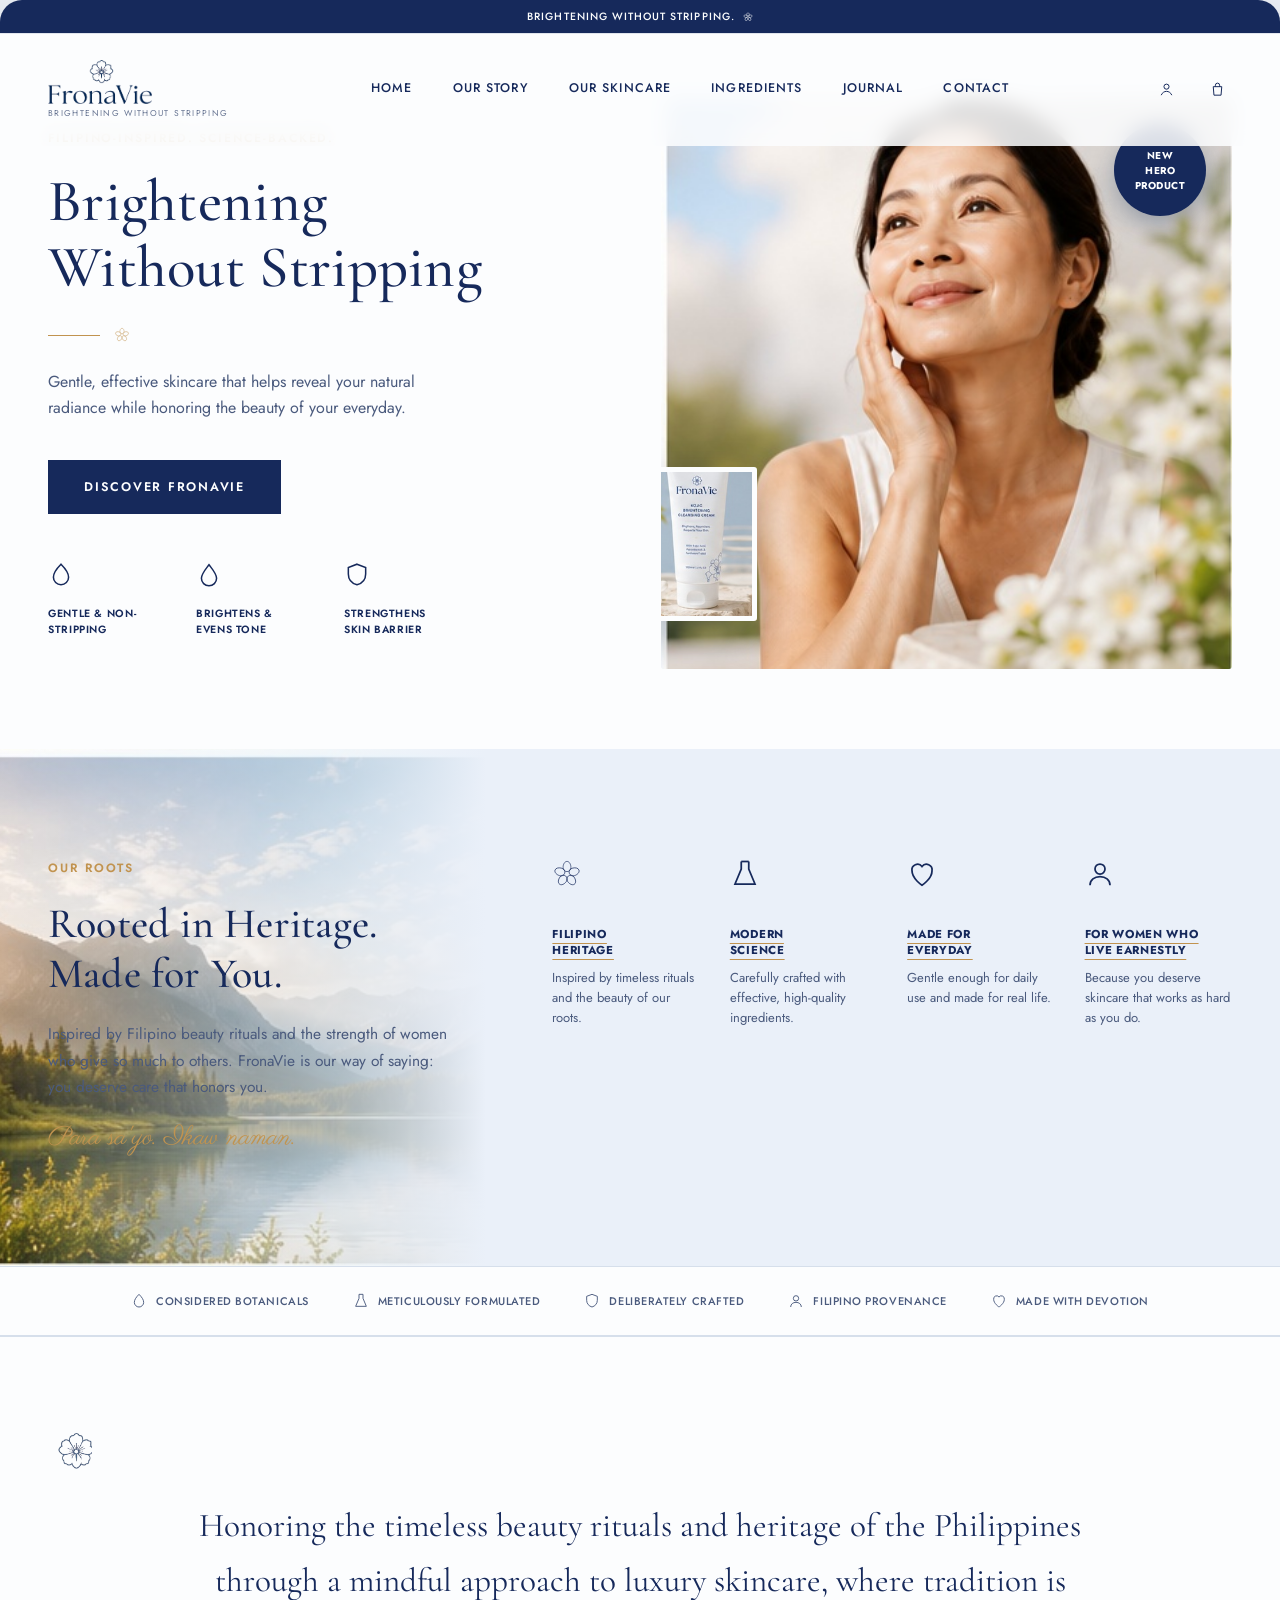
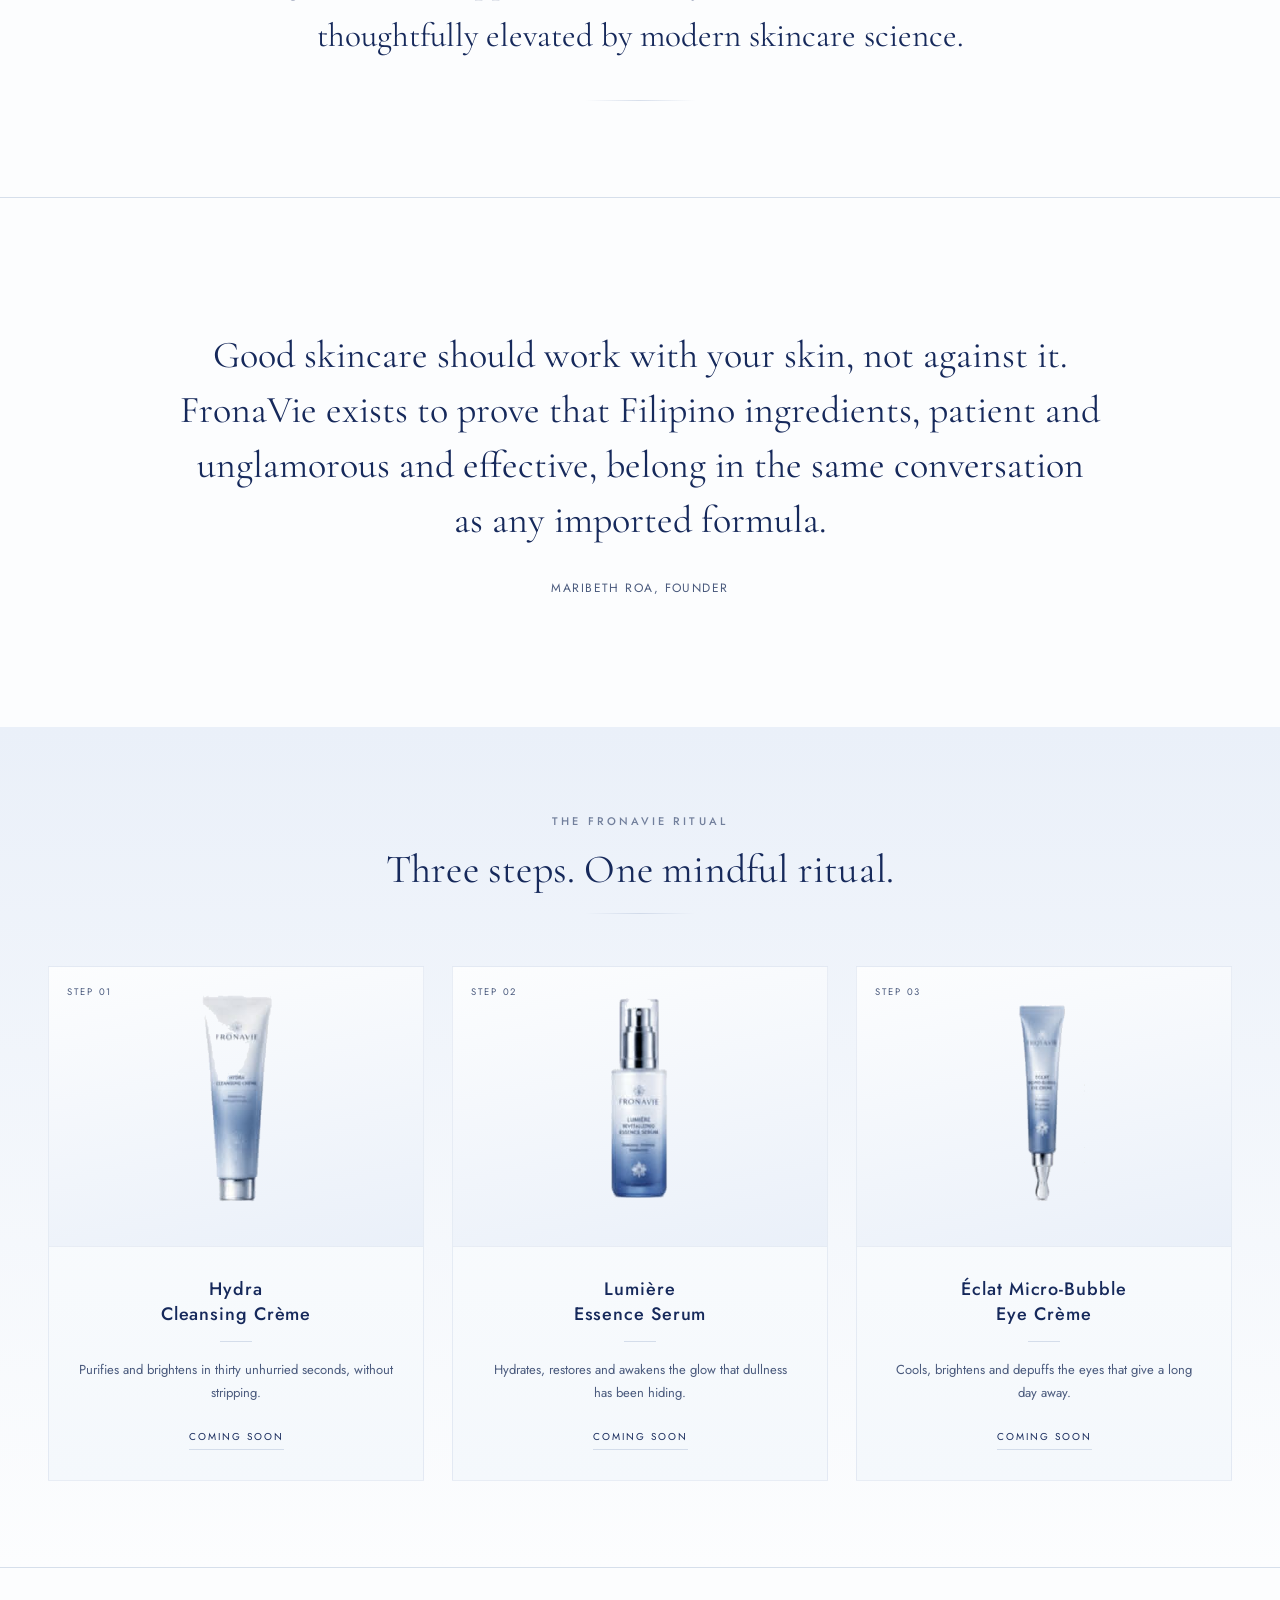
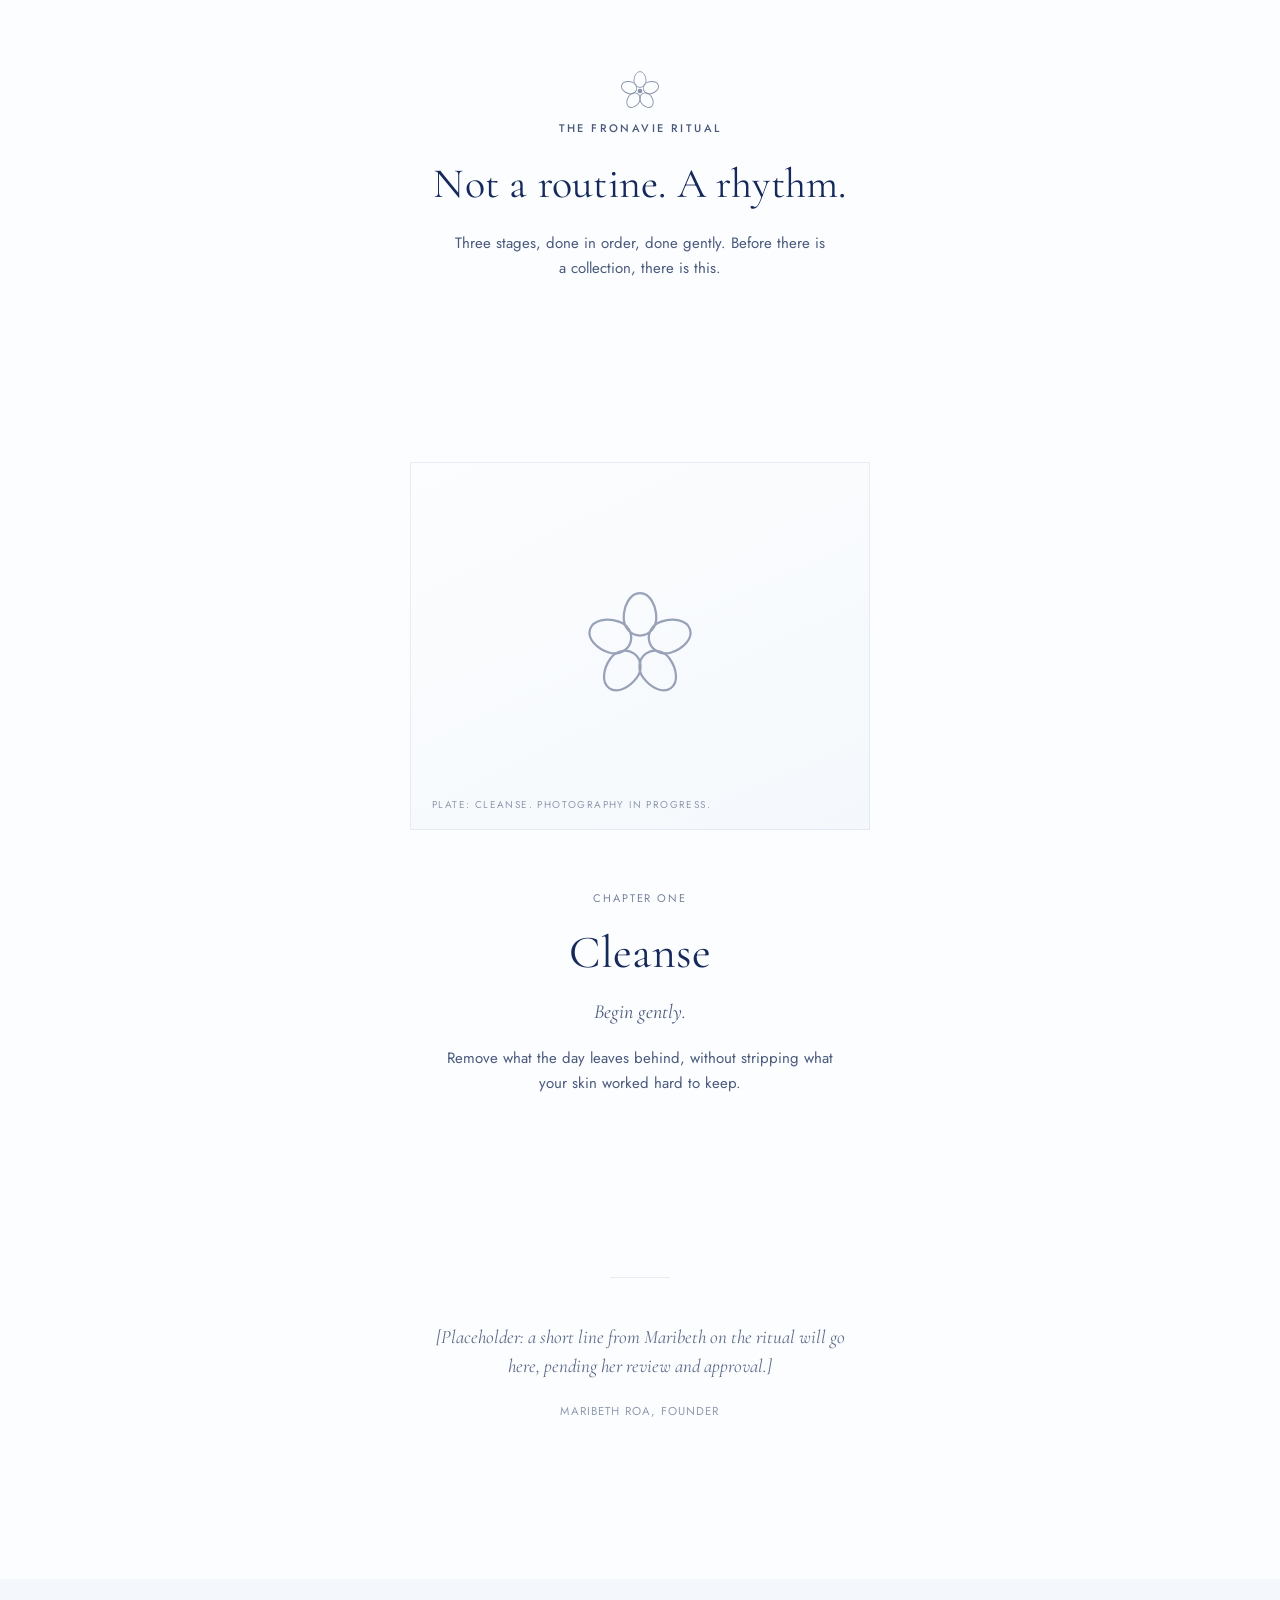
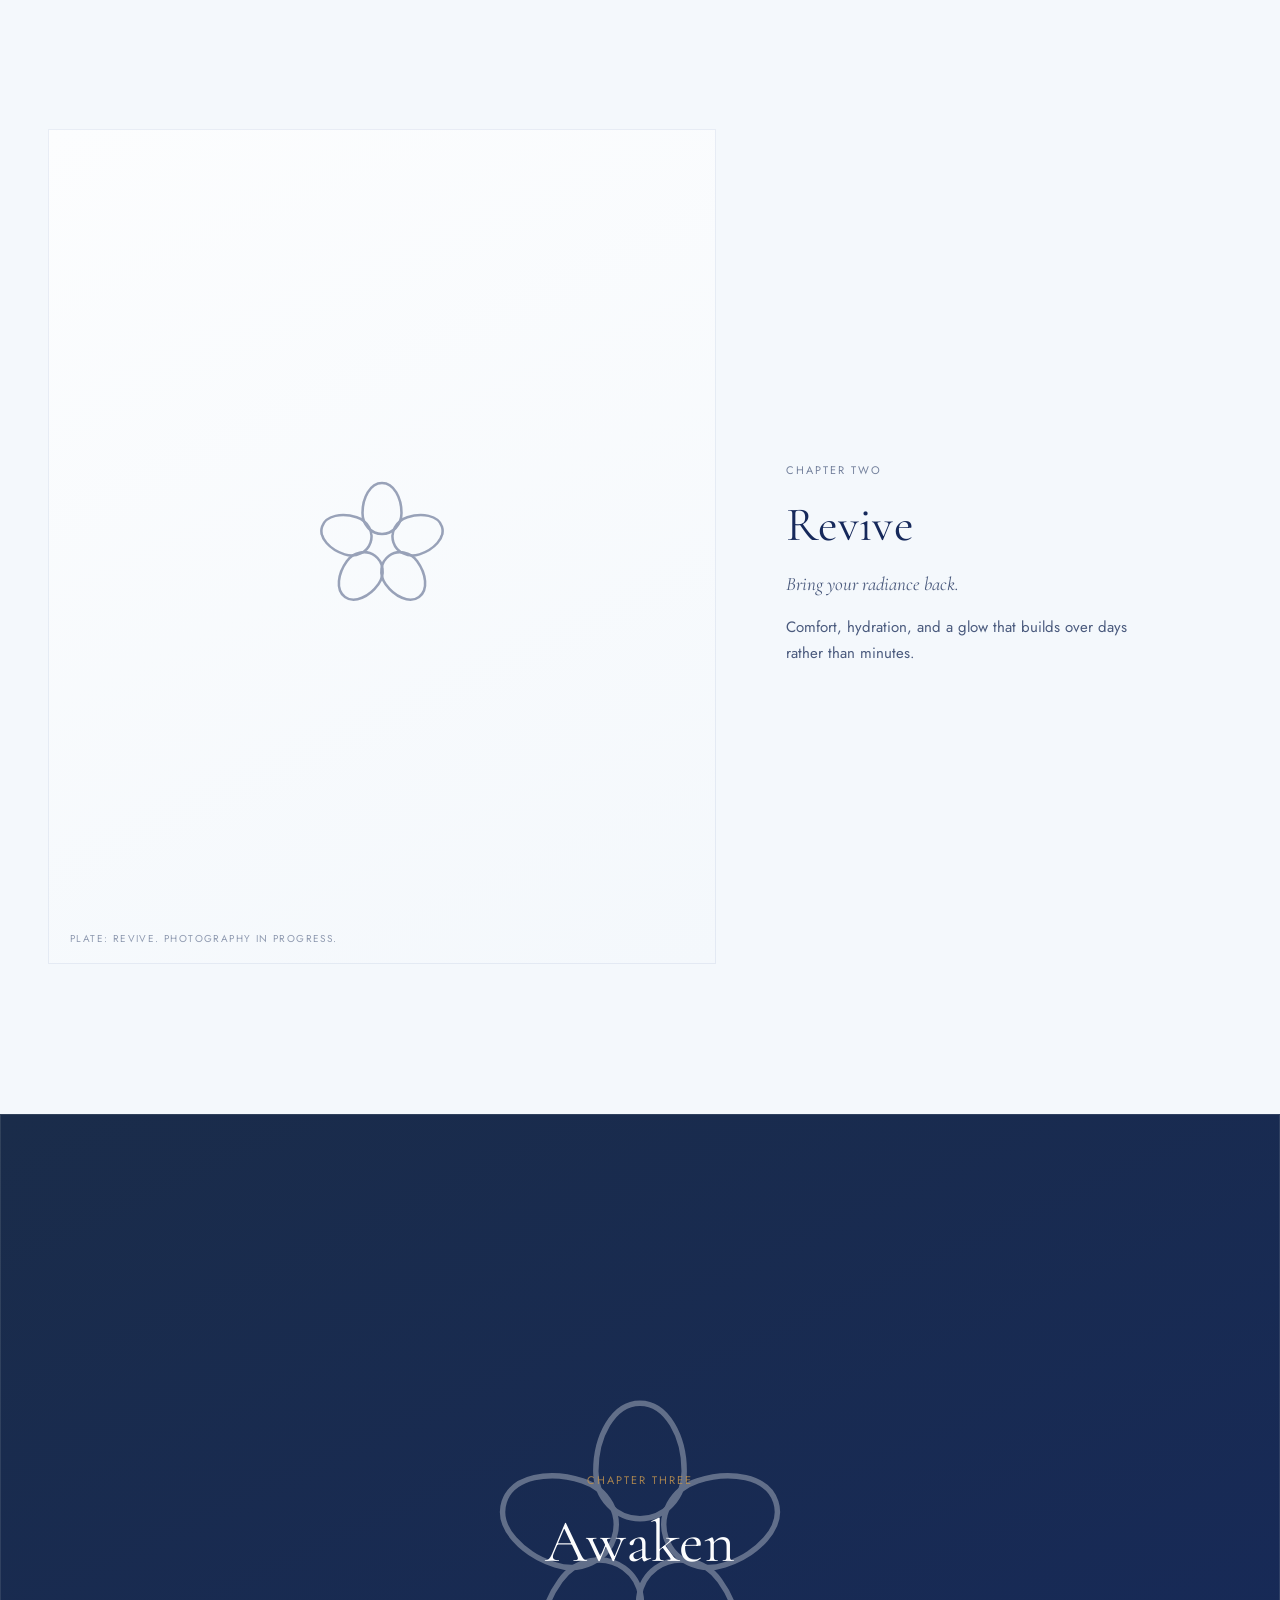
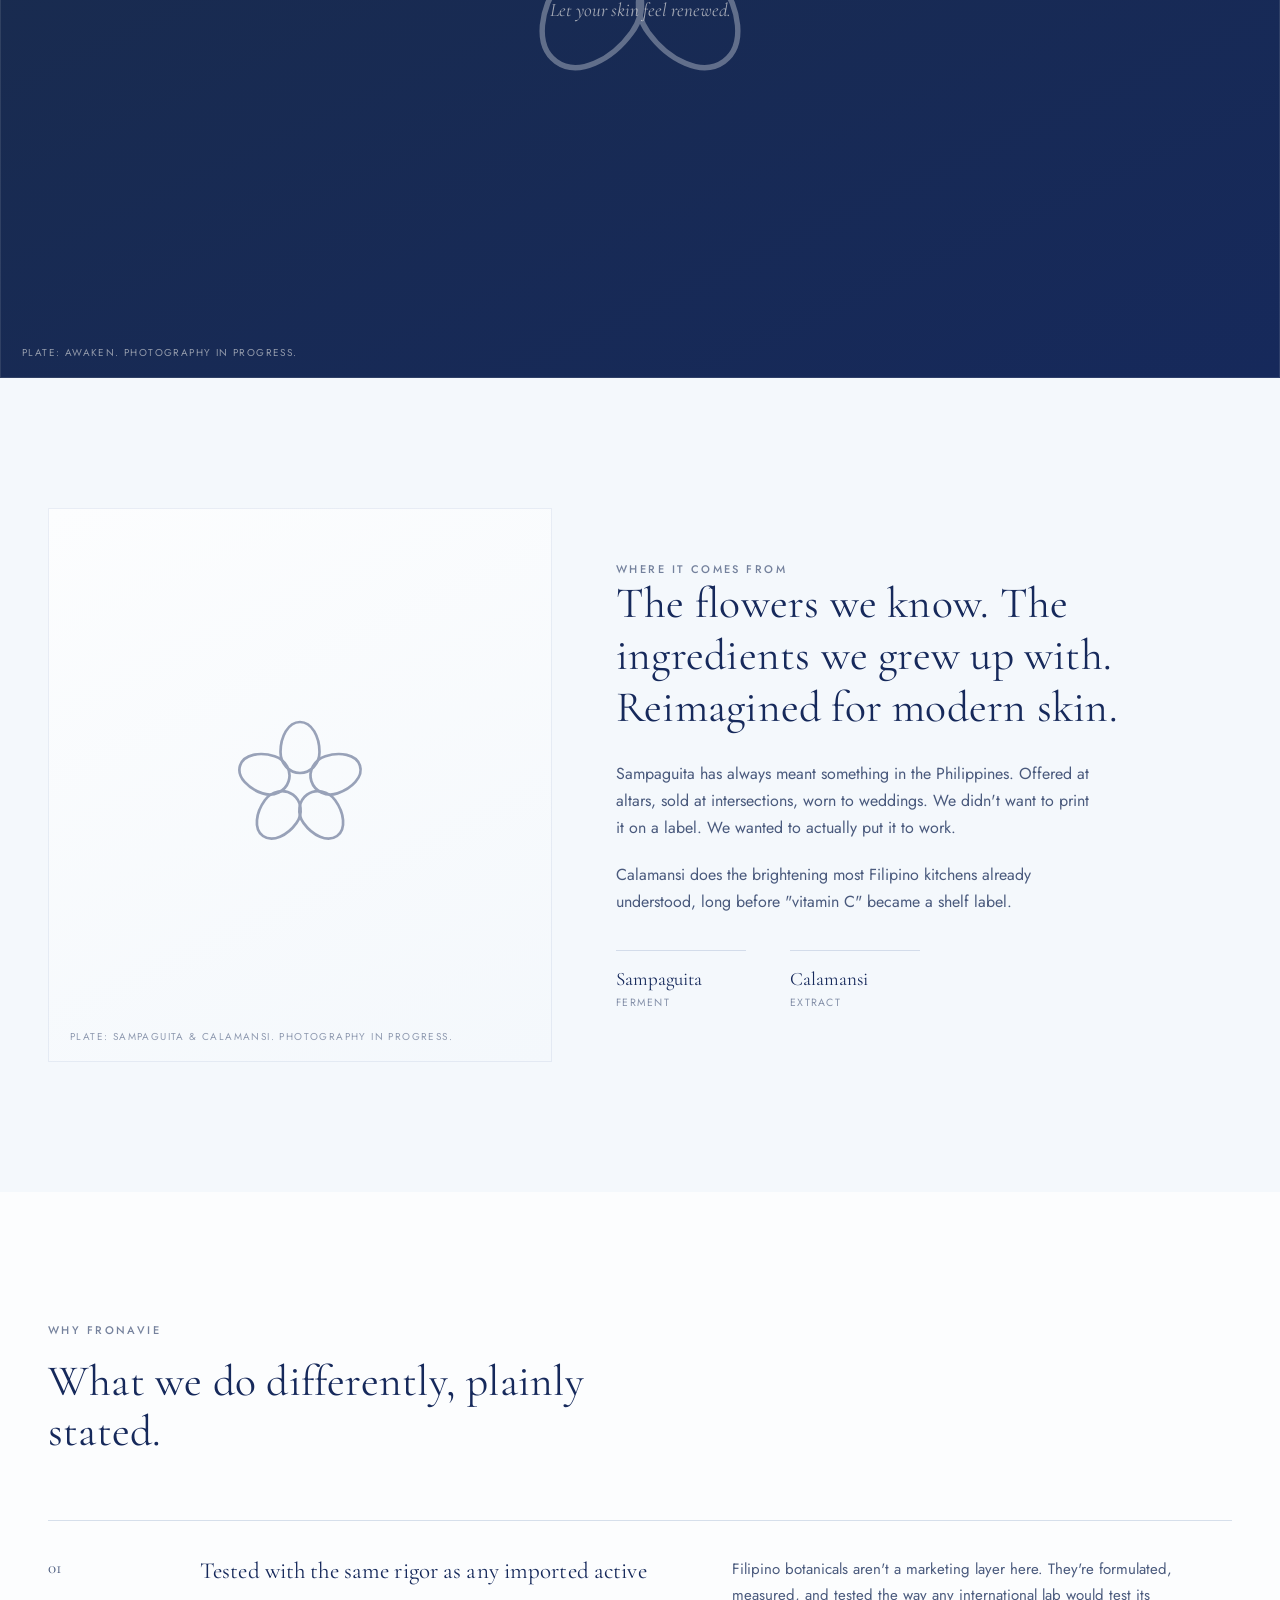
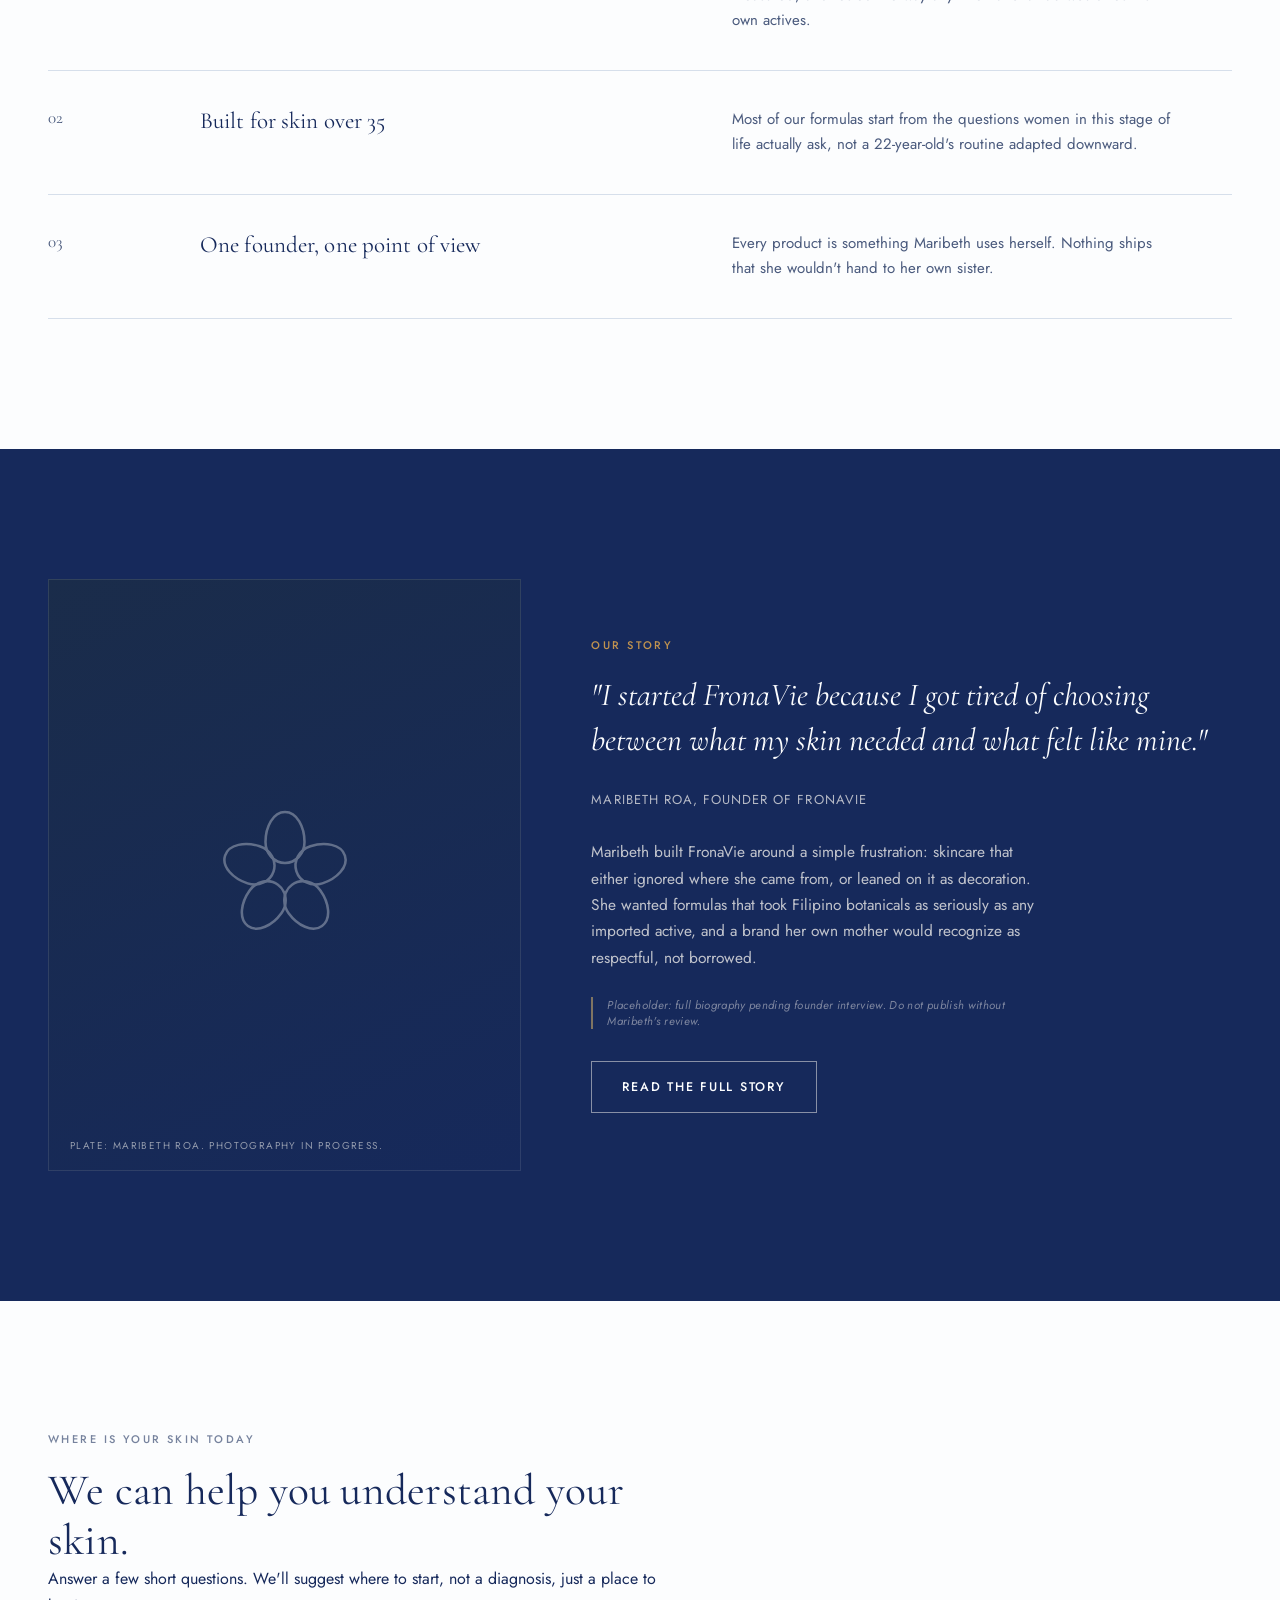
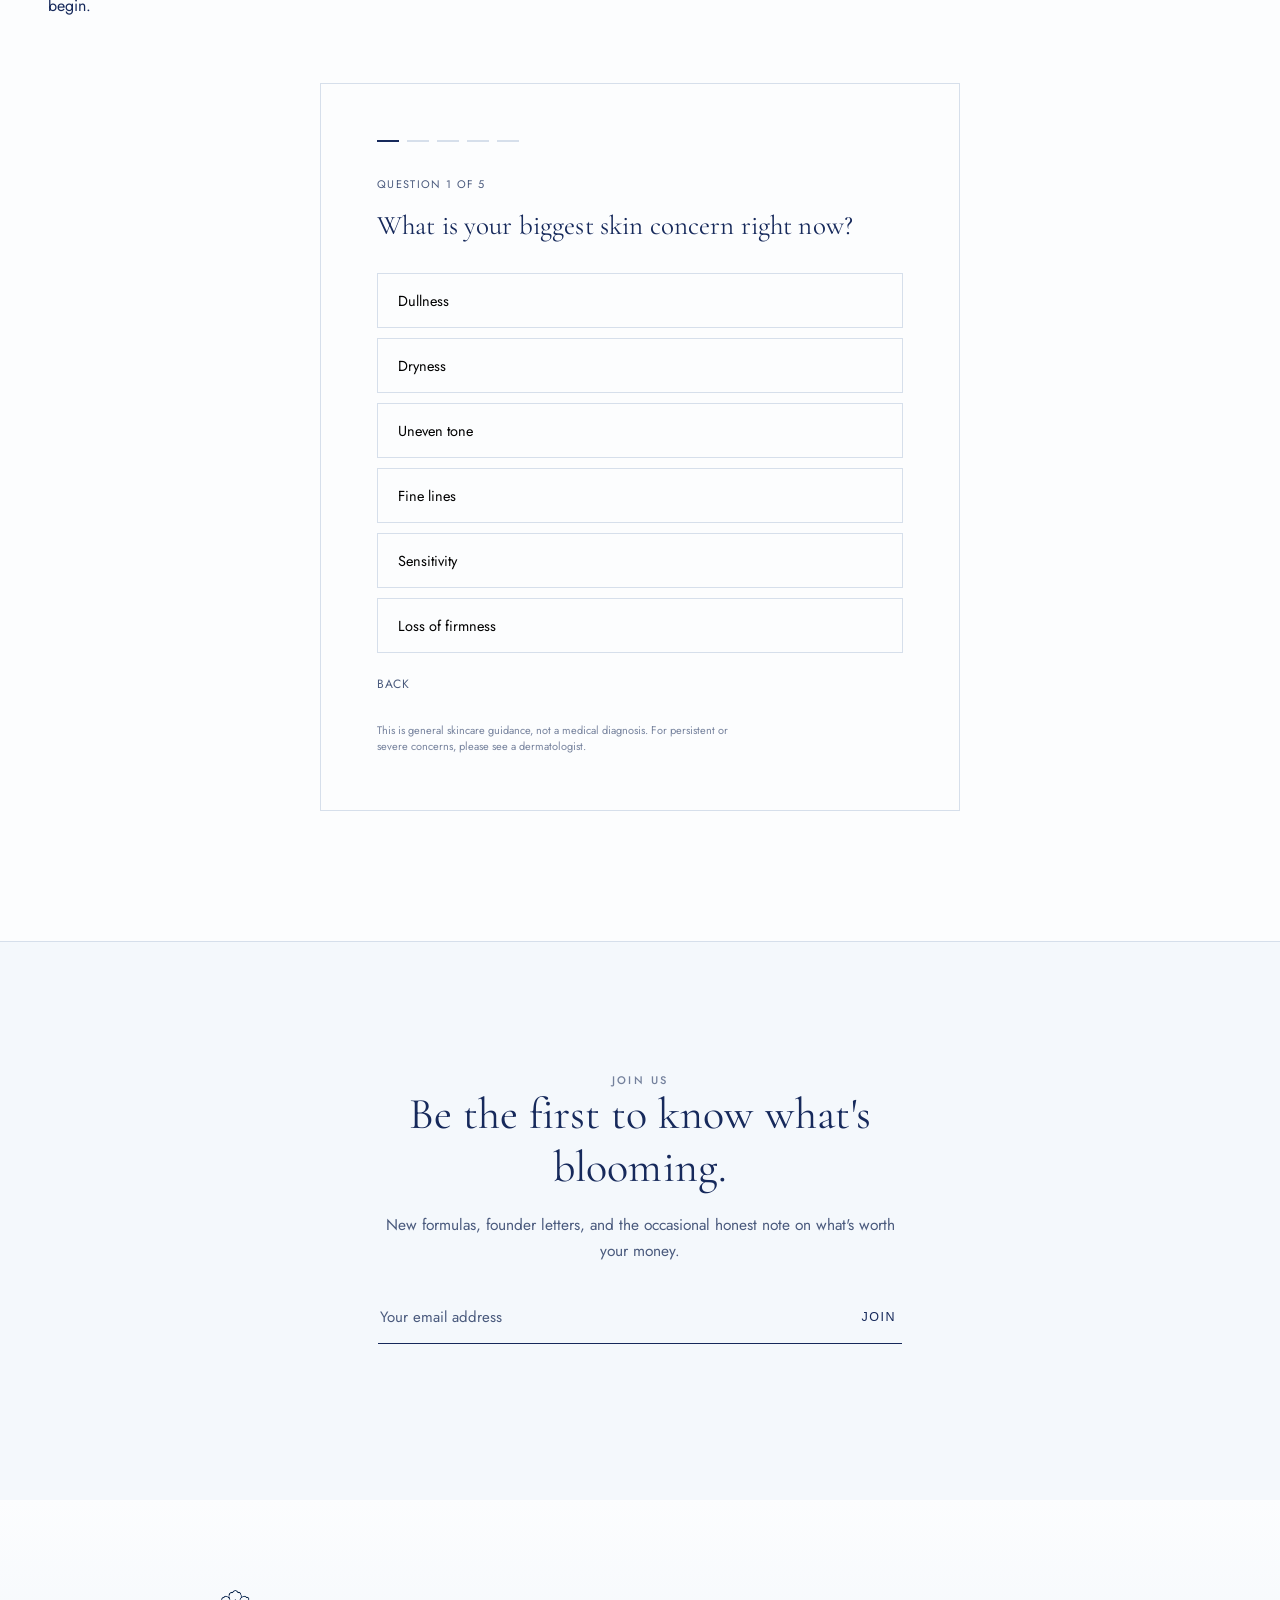
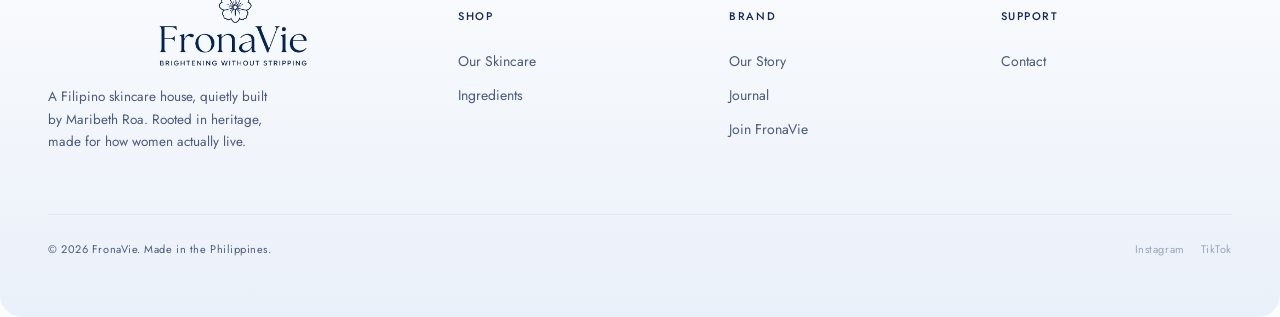
==== commit f807a38e: "FronaVie" ====
--- a/index.html
+++ b/index.html
@@ -174,6 +174,56 @@
     Home already has its own newsletter invite further down the page;
     keeping both would have meant two signup forms on one page.
   -->
+  <section class="product-showcase">
+    <div class="wrap">
+      <div class="product-showcase-head">
+        <div class="eyebrow">The FronaVie Ritual</div>
+        <h2>Three steps. One mindful ritual.</h2>
+        <div class="rule-fade"></div>
+      </div>
+      <div class="product-grid">
+        <a href="our-skincare.html" class="product-card reveal">
+          <div class="product-card-photo">
+            <span class="product-card-step">STEP 01</span>
+            <img src="assets/photos/shot-cleanser.png" alt="FronaVie cleanser">
+          </div>
+          <div class="product-card-body">
+            <h3>Hydra<br>Cleansing Crème</h3>
+            <div class="product-card-rule"></div>
+            <p>Purifies and brightens in thirty unhurried seconds, without stripping.</p>
+            <span class="product-card-cta">COMING SOON</span>
+          </div>
+        </a>
+        <a href="our-skincare.html" class="product-card reveal">
+          <div class="product-card-photo">
+            <span class="product-card-step">STEP 02</span>
+            <img src="assets/photos/shot-serum.png" alt="FronaVie essence serum">
+          </div>
+          <div class="product-card-body">
+            <h3>Lumière<br>Essence Serum</h3>
+            <div class="product-card-rule"></div>
+            <p>Hydrates, restores and awakens the glow that dullness has been hiding.</p>
+            <span class="product-card-cta">COMING SOON</span>
+          </div>
+        </a>
+        <a href="our-skincare.html" class="product-card reveal">
+          <div class="product-card-photo">
+            <span class="product-card-step">STEP 03</span>
+            <img src="assets/photos/shot-eye.png" alt="FronaVie eye crème">
+          </div>
+          <div class="product-card-body">
+            <h3>Éclat Micro-Bubble<br>Eye Crème</h3>
+            <div class="product-card-rule"></div>
+            <p>Cools, brightens and depuffs the eyes that give a long day away.</p>
+            <span class="product-card-cta">COMING SOON</span>
+          </div>
+        </a>
+      </div>
+    </div>
+  </section>
+
+  <hr class="rule">
+
   <section class="ritual-open" id="ritual">
     <div class="wrap">
       <svg class="ritual-open-mark" width="46" height="46" viewBox="0 0 100 100" fill="none" stroke="var(--navy)" stroke-width="2" style="margin:0 auto;">
--- a/style.css
+++ b/style.css
@@ -106,6 +106,65 @@
   @media (max-width:900px){ .trust-strip-inner{ padding:20px 24px; gap:18px 28px; } }
   .trust-item{ display:flex; align-items:center; gap:9px; font-size:11px; letter-spacing:.05em; text-transform:uppercase; color:var(--navy-soft); font-weight:500; }
   .trust-item svg{ flex:none; stroke:var(--navy-soft); }
+
+  /* ---------- product showcase: the three real formulas, matching
+     the client's 2b design. "Coming Soon" throughout, no live date,
+     no buy button, exactly as the reference itself uses. ---------- */
+  /* ---------- product detail page (Our Skincare): responsive gallery
+     + copy layout. Stacks properly on mobile instead of relying on
+     un-mediaqueried inline styles. ---------- */
+  .pdp-hero-grid{ display:grid; grid-template-columns:1.08fr 1fr; gap:60px; align-items:center; }
+  @media (max-width:900px){ .pdp-hero-grid{ grid-template-columns:1fr; gap:32px; } }
+  .pdp-gallery{ display:flex; gap:18px; }
+  @media (max-width:640px){ .pdp-gallery{ flex-direction:column; } }
+  .pdp-thumbs{ display:flex; flex-direction:column; gap:12px; flex:none; }
+  @media (max-width:640px){ .pdp-thumbs{ flex-direction:row; order:2; overflow-x:auto; padding-bottom:4px; } }
+  .pdp-thumb{ width:70px; height:84px; border:1px solid var(--line-soft); background:var(--warm-white); display:flex; align-items:center; justify-content:center; flex:none; }
+  .pdp-thumb.is-active{ border-color:var(--navy); }
+  .pdp-thumb img{ max-height:72px; max-width:56px; object-fit:contain; }
+  .pdp-thumb.pdp-thumb-crop{ overflow:hidden; }
+  .pdp-thumb.pdp-thumb-crop img{ width:100%; height:100%; object-fit:cover; max-height:none; max-width:none; }
+  .pdp-main-shot{
+    flex:1; aspect-ratio:3/5; border:1px solid var(--line-soft);
+    background:linear-gradient(168deg,var(--warm-white) 0%, var(--pale-blue) 100%);
+    display:flex; align-items:center; justify-content:center; position:relative;
+  }
+  @media (max-width:640px){ .pdp-main-shot{ order:1; aspect-ratio:4/5; } }
+  .pdp-main-shot img{ max-width:78%; max-height:80%; object-fit:contain; position:relative; z-index:2; }
+  .pdp-ingredient-rows{ display:flex; flex-direction:column; }
+  .pdp-ingredient-row{ display:flex; gap:14px; align-items:flex-start; padding:15px 0; border-top:1px solid var(--line-soft); }
+  .pdp-ingredient-row:last-child{ border-bottom:1px solid var(--line-soft); }
+  .pdp-ingredient-row img{ height:13px; width:auto; opacity:.6; margin-top:4px; flex:none; }
+  .pdp-ingredient-row span{ font-size:14px; color:var(--navy-soft); line-height:1.7; }
+  .pdp-tags{ display:flex; gap:10px; flex-wrap:wrap; margin:26px 0; }
+  .pdp-tag{ border:1px solid var(--line); padding:9px 15px; font-size:10px; letter-spacing:.14em; color:var(--navy); }
+  .pdp-notify-box{ border:1px solid var(--line); background:var(--warm-white); padding:26px 28px; }
+  @media (max-width:500px){ .pdp-notify-box{ padding:22px 20px; } }
+
+  .product-showcase{ background:linear-gradient(180deg,var(--pale-blue) 0%, var(--warm-white) 100%); padding:86px 0; }
+  .product-showcase-head{ text-align:center; margin-bottom:52px; }
+  .product-showcase-head .eyebrow{ letter-spacing:.28em; }
+  .product-showcase-head h2{ font-size:clamp(28px,3.4vw,40px); margin:16px 0 20px; }
+  .product-showcase-head .rule-fade{ width:110px; height:1px; margin:0 auto; background:linear-gradient(90deg,transparent,var(--line),transparent); }
+  .product-grid{ display:grid; grid-template-columns:repeat(3,1fr); gap:28px; }
+  @media (max-width:900px){ .product-grid{ grid-template-columns:1fr; gap:24px; } }
+  .product-card{
+    text-decoration:none; border:1px solid var(--line-soft); display:block;
+    background:linear-gradient(180deg,var(--warm-white),var(--ivory));
+  }
+  .product-card-photo{
+    height:280px; display:flex; align-items:center; justify-content:center; position:relative;
+    border-bottom:1px solid var(--line-soft); background:linear-gradient(168deg,var(--warm-white),var(--pale-blue));
+  }
+  .product-card-photo img{ max-width:62%; max-height:82%; object-fit:contain; }
+  .product-card-step{ position:absolute; top:18px; left:18px; font-size:9.5px; letter-spacing:.2em; color:var(--navy-soft); font-family:var(--sans); }
+  .product-card-body{ padding:30px 30px 34px; text-align:center; }
+  .product-card-body h3{ font-family:var(--sans); font-weight:500; font-size:18px; letter-spacing:.05em; color:var(--navy); margin-bottom:14px; line-height:1.4; }
+  .product-card-rule{ width:32px; height:1px; background:var(--line); margin:0 auto 16px; }
+  .product-card-body p{ font-size:13px; color:var(--navy-soft); line-height:1.8; margin-bottom:18px; }
+  .product-card-cta{ font-size:10px; letter-spacing:.2em; color:var(--navy); border-bottom:1px solid var(--line); padding-bottom:5px; }
+
+
 
   /* ---------- brand pull-quote: the one place on Home the full
      brand-voice sentence appears verbatim, matching the client's
@@ -613,9 +672,13 @@
   .ritual-close .rule-dark{ border:none; border-top:1px solid rgba(250,247,242,.14); max-width:60px; margin:0 auto 50px; }
   .ritual-close h2{ font-size:clamp(22px,2.8vw,30px); color:var(--warm-white); line-height:1.4; margin-bottom:40px; font-family:var(--serif); font-style:italic; font-weight:400; }
   .ritual-close-form{ display:flex; gap:0; border-bottom:1px solid rgba(250,247,242,.4); padding-bottom:14px; margin:0 auto 18px; max-width:360px; }
-  .ritual-close-form input{ flex:1; border:none; background:transparent; font-family:var(--sans); font-size:15px; outline:none; color:var(--warm-white); }
+  .ritual-close-form input{ flex:1; border:none; background:transparent; font-family:var(--sans); font-size:15px; outline:none; color:var(--warm-white); min-width:0; }
   .ritual-close-form input::placeholder{ color:rgba(250,247,242,.5); }
-  .ritual-close-form button{ background:none; border:none; font-size:12px; letter-spacing:.12em; text-transform:uppercase; cursor:pointer; color:var(--warm-white); font-weight:500; white-space:nowrap; }
+  .ritual-close-form button{ background:none; border:none; font-size:12px; letter-spacing:.12em; text-transform:uppercase; cursor:pointer; color:var(--warm-white); font-weight:500; white-space:nowrap; flex:none; padding-left:10px; }
+  @media (max-width:360px){
+    .ritual-close-form{ flex-direction:column; gap:10px; align-items:stretch; }
+    .ritual-close-form button{ text-align:left; padding-left:0; }
+  }
   .ritual-close p.fine{ font-size:11.5px; color:rgba(250,247,242,.4); margin-top:16px; }
   .ritual-close-confirm{ display:none; }
   .ritual-close-confirm.show{ display:block; }
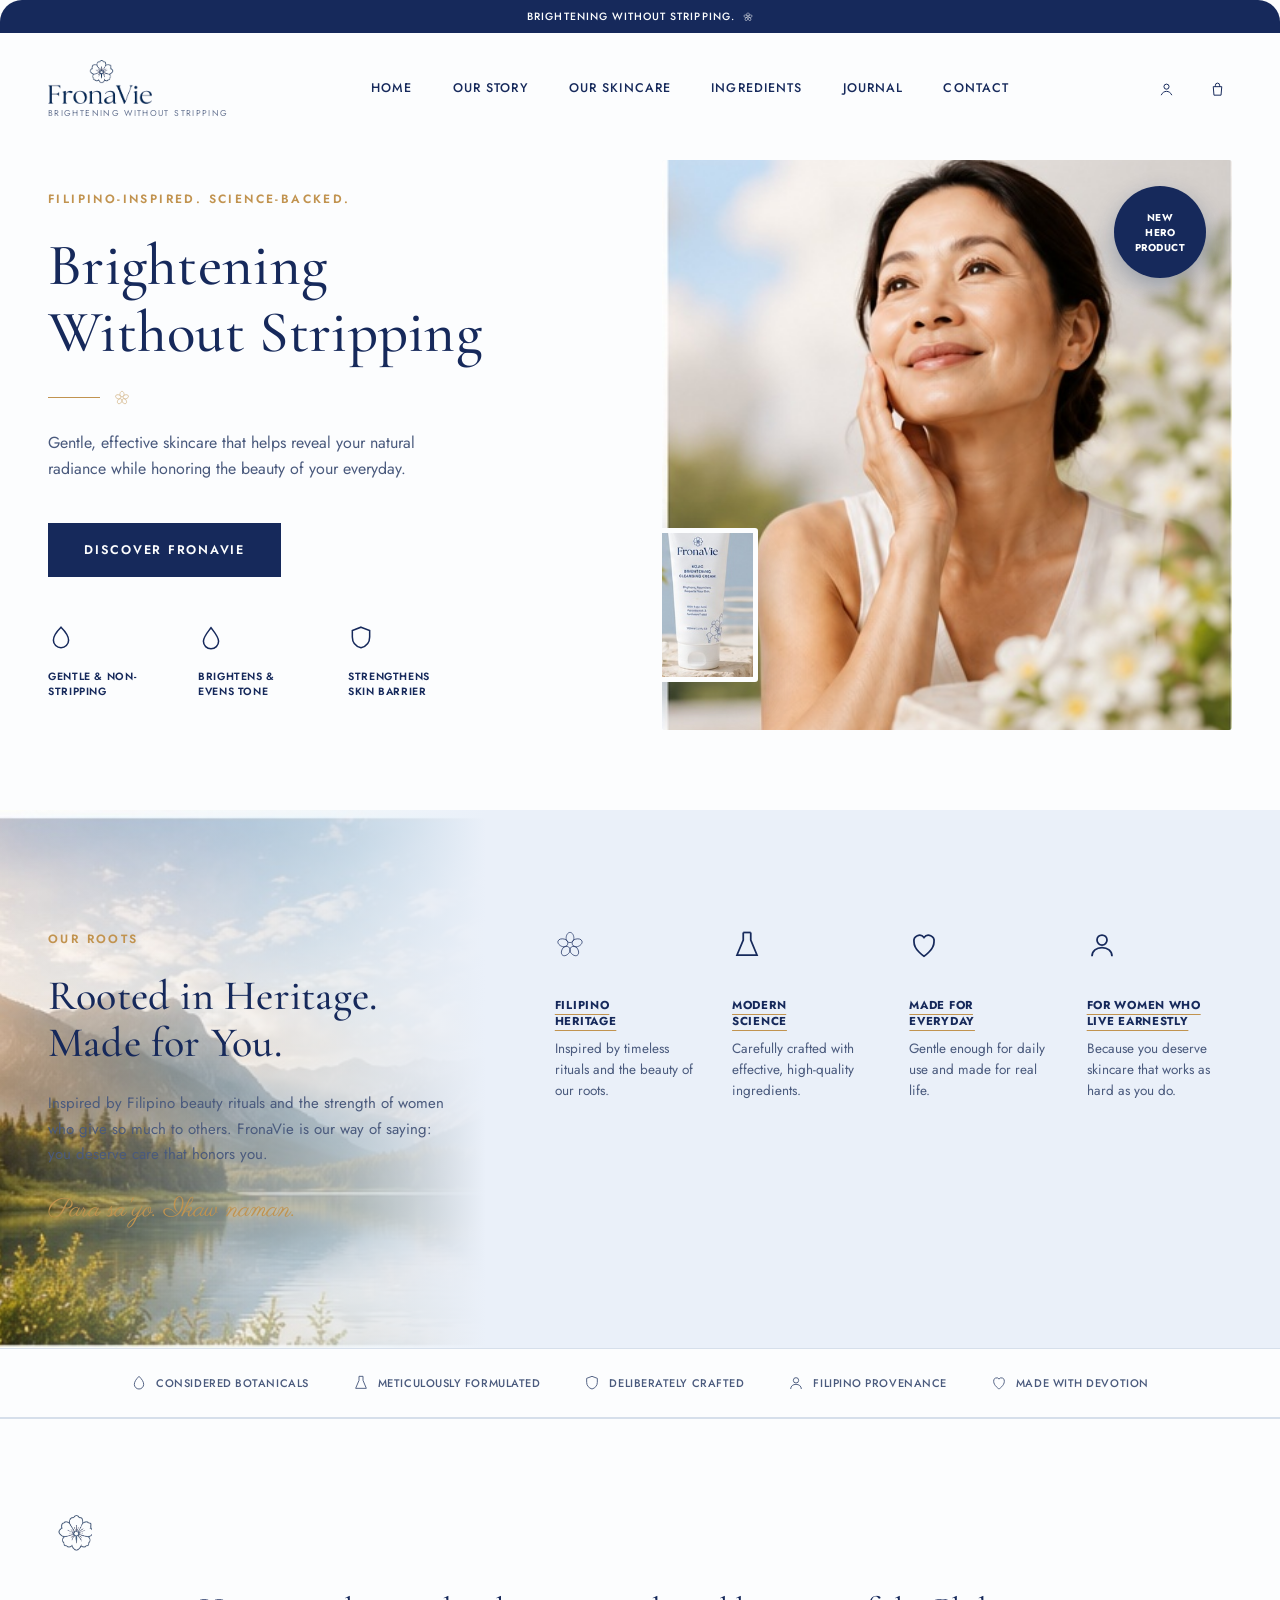
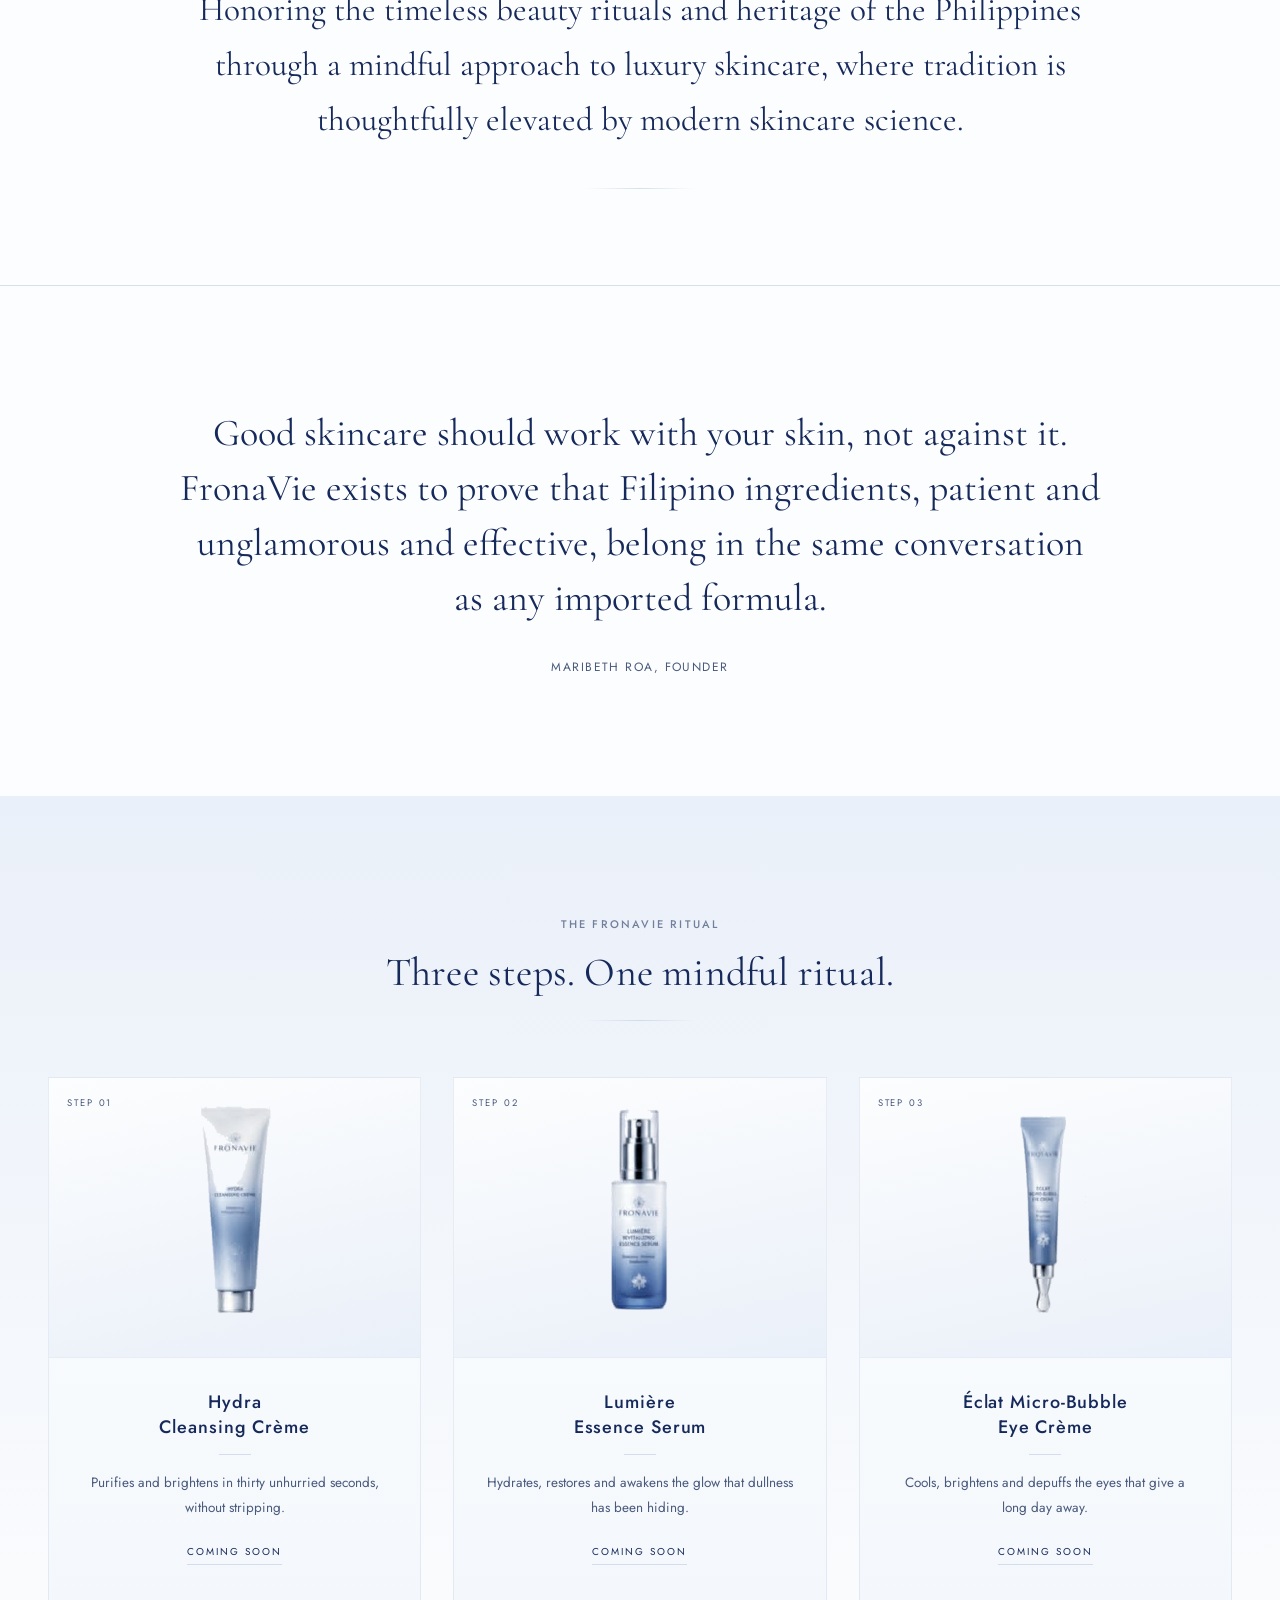
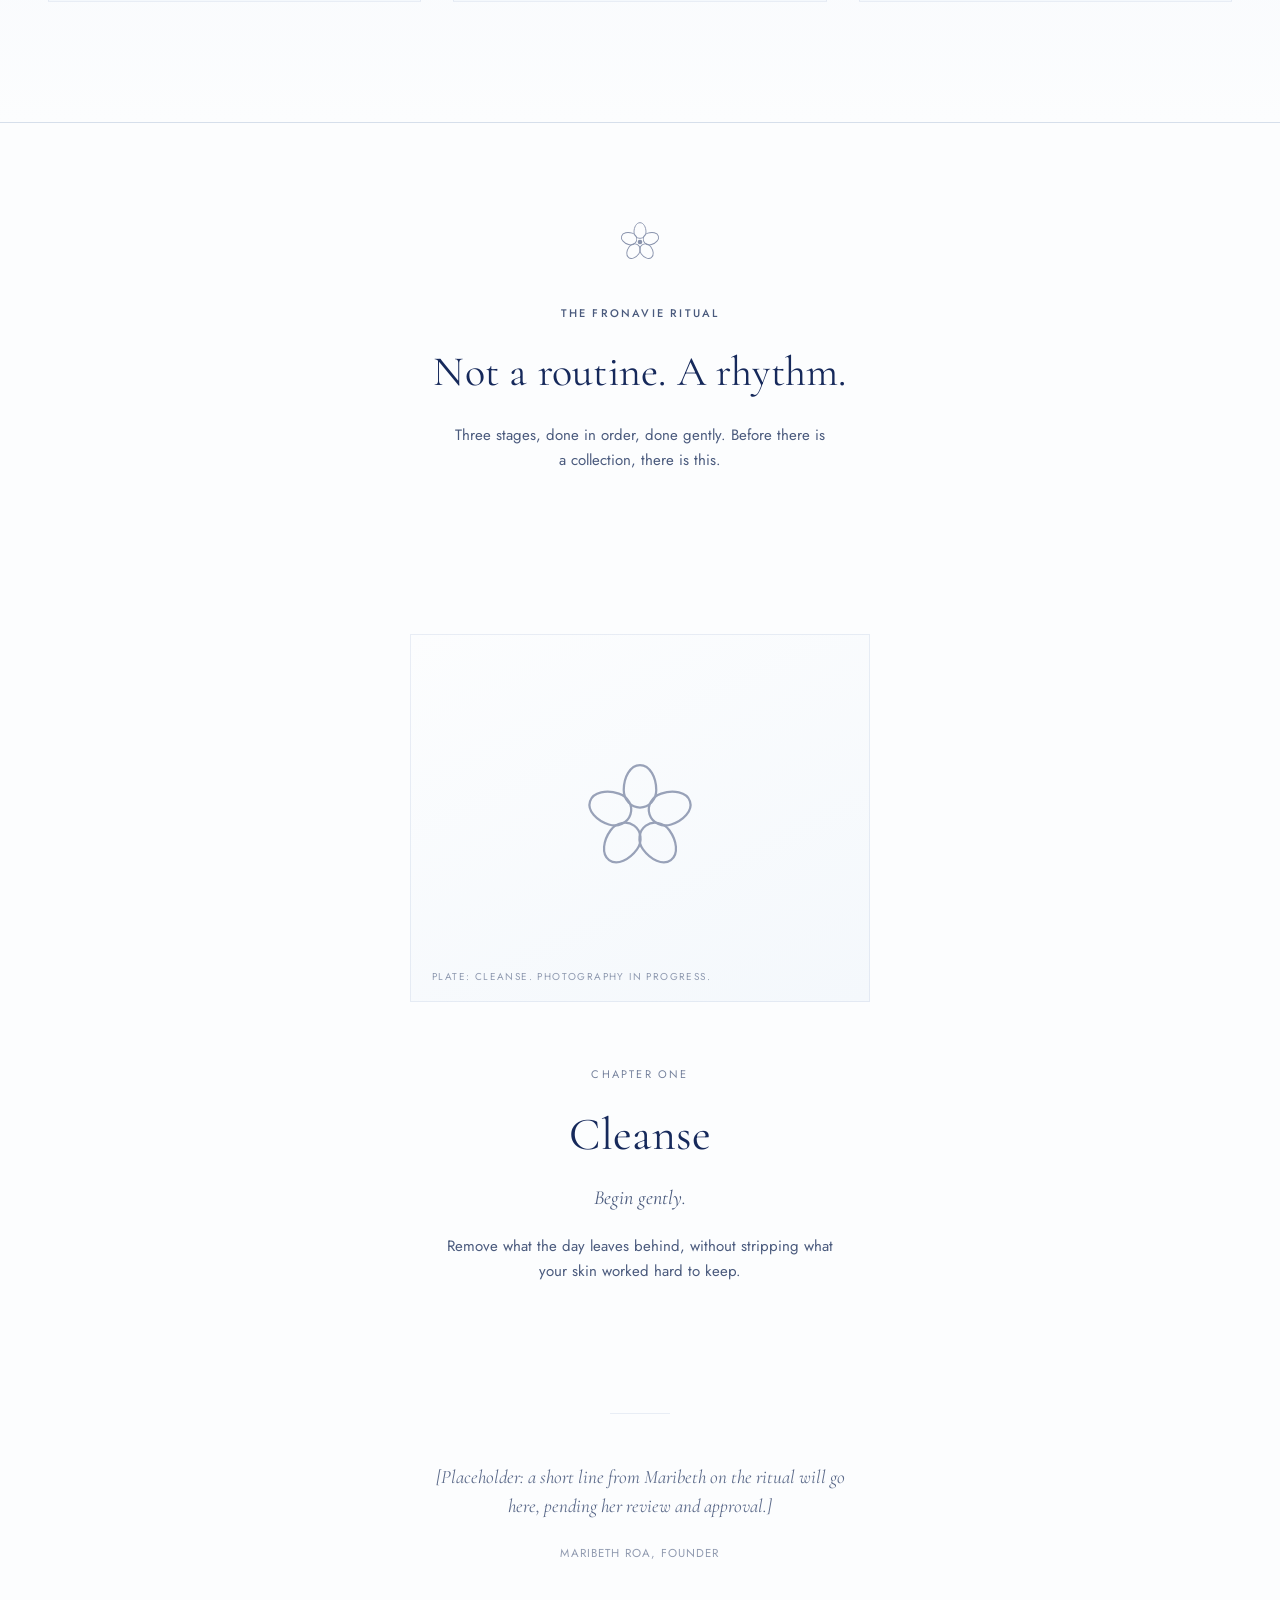
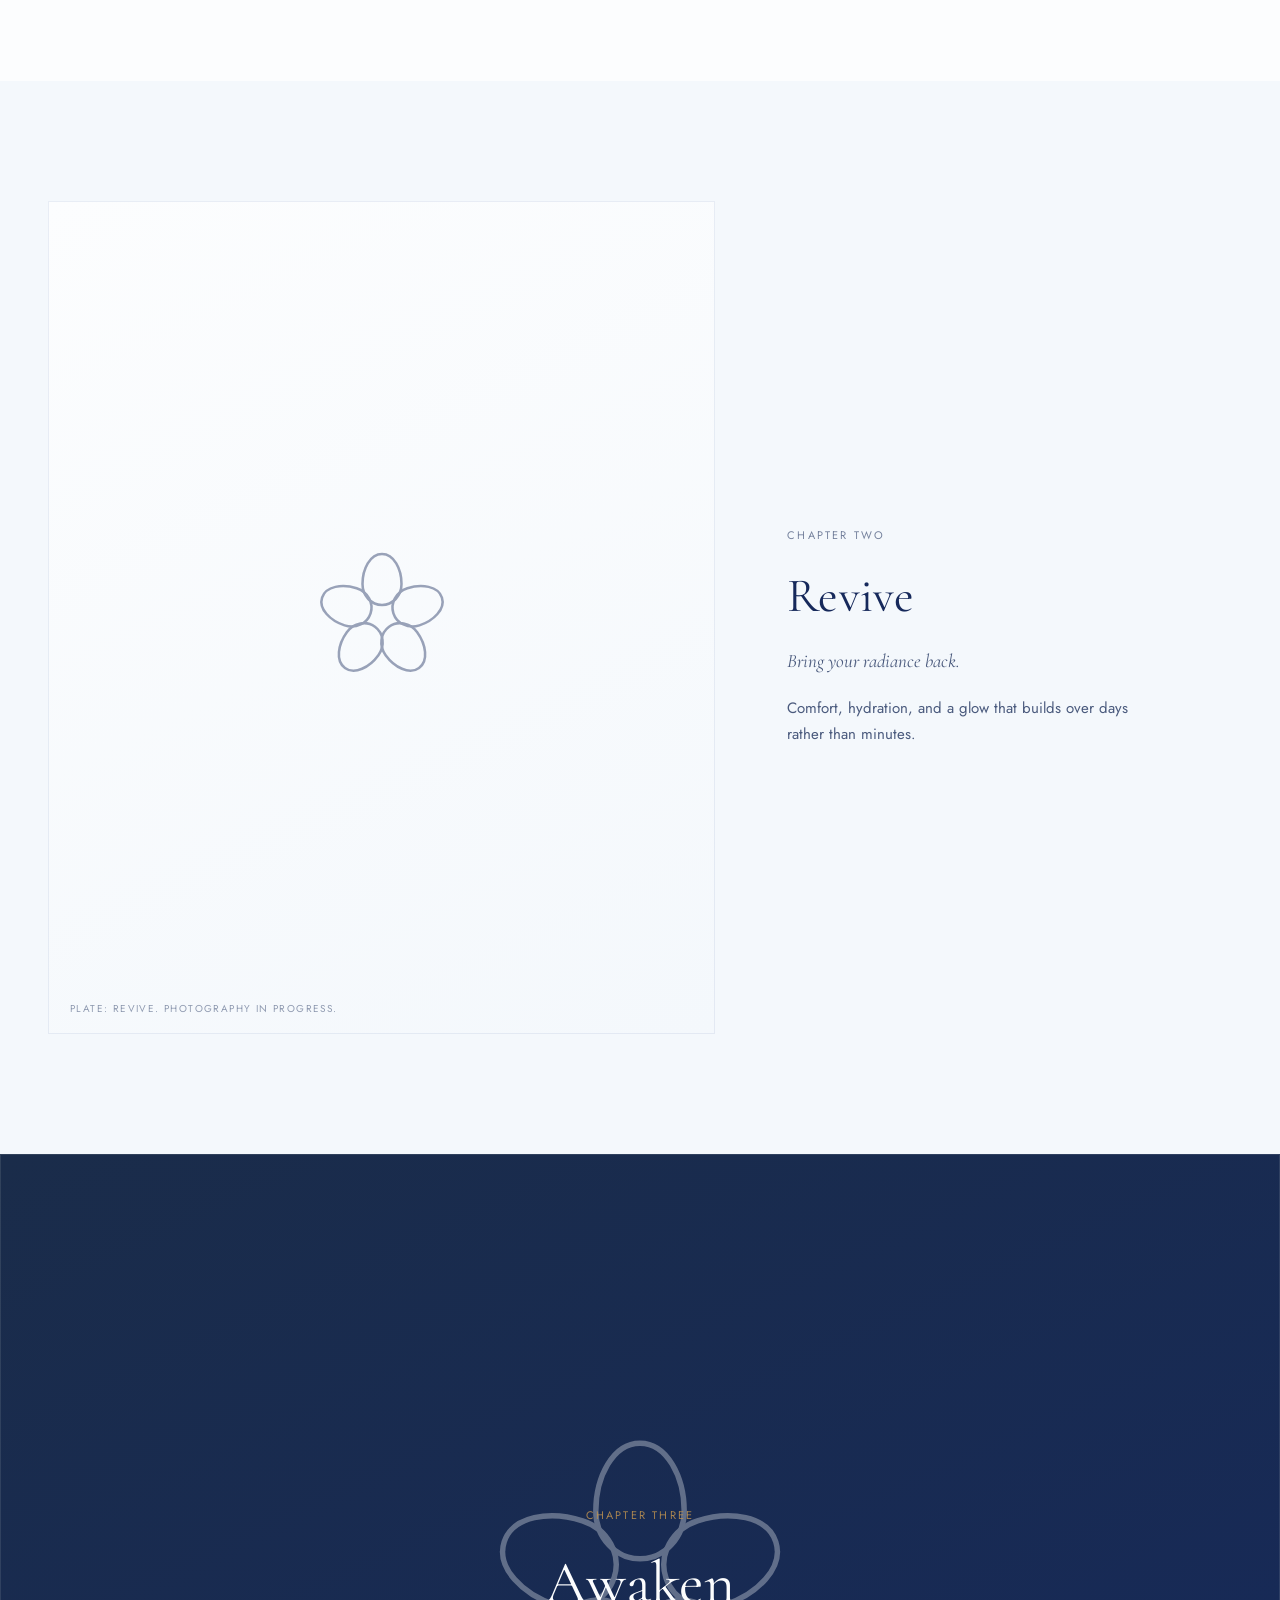
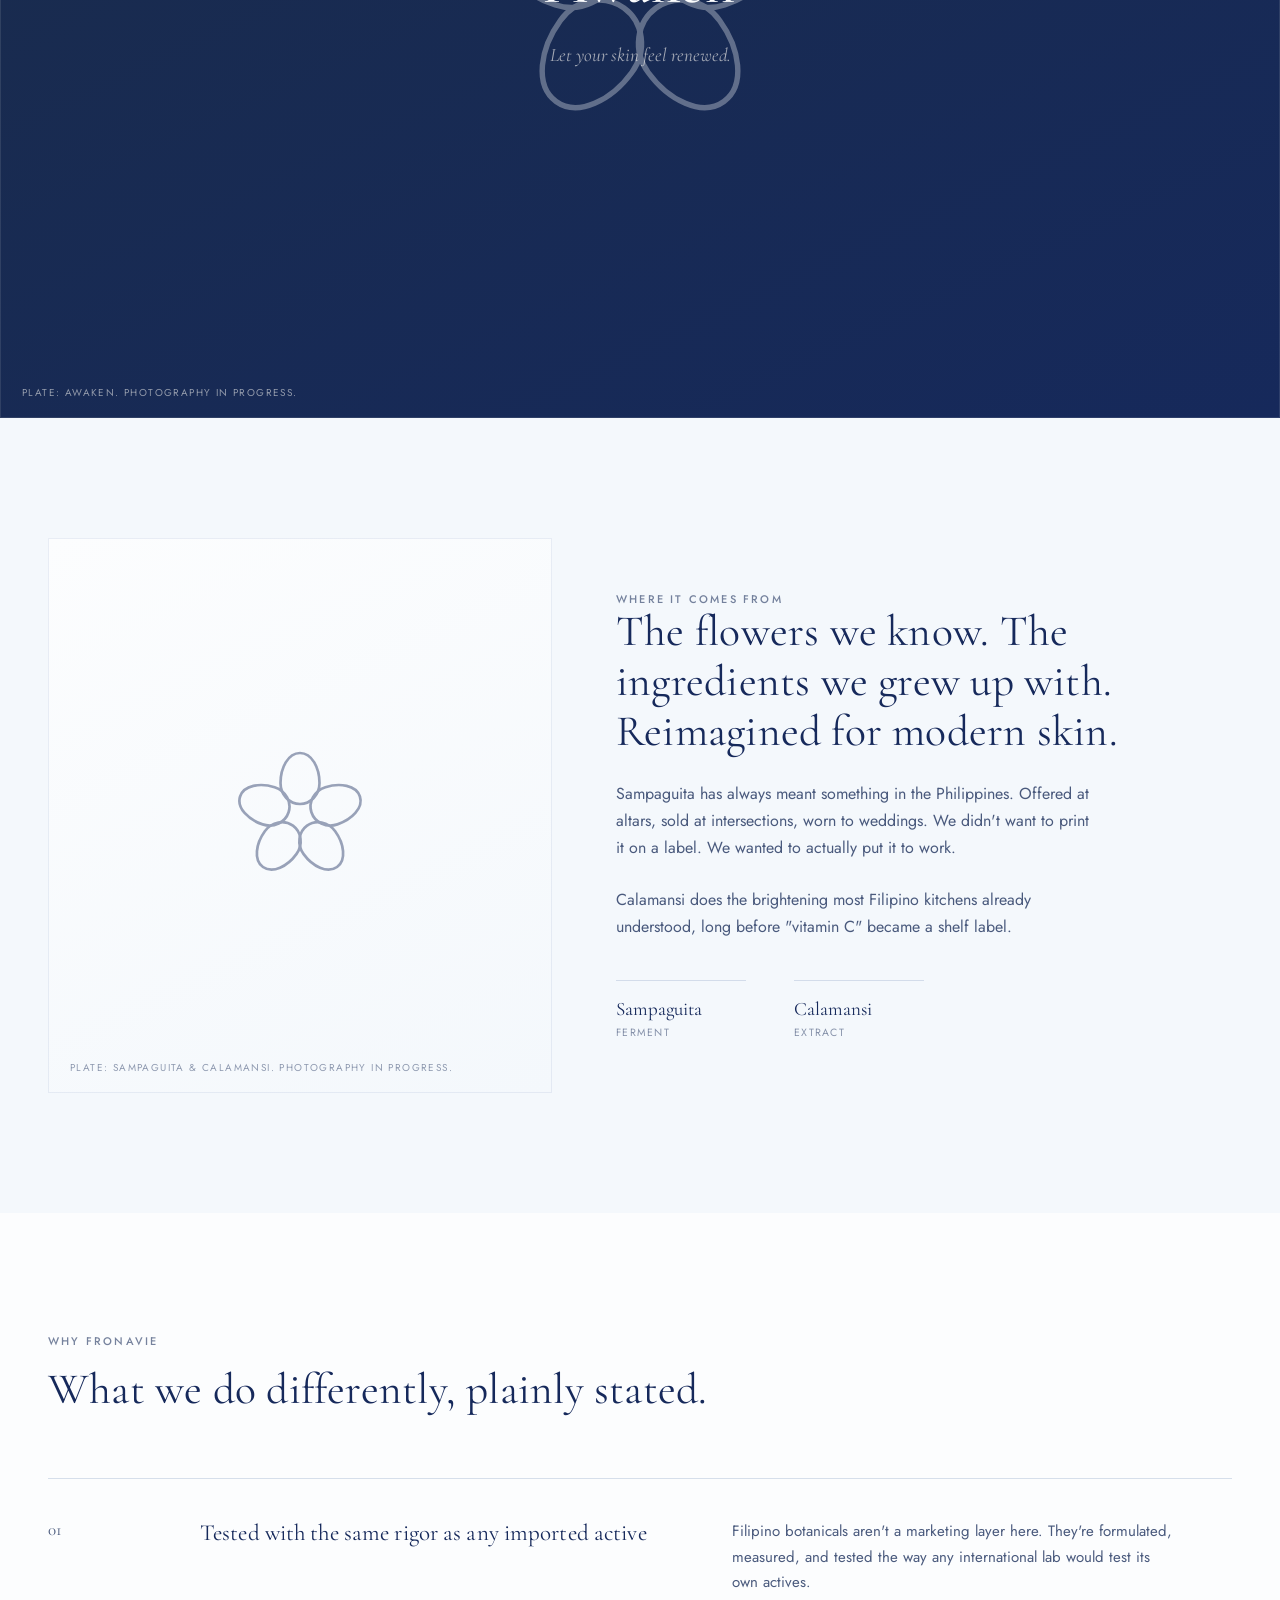
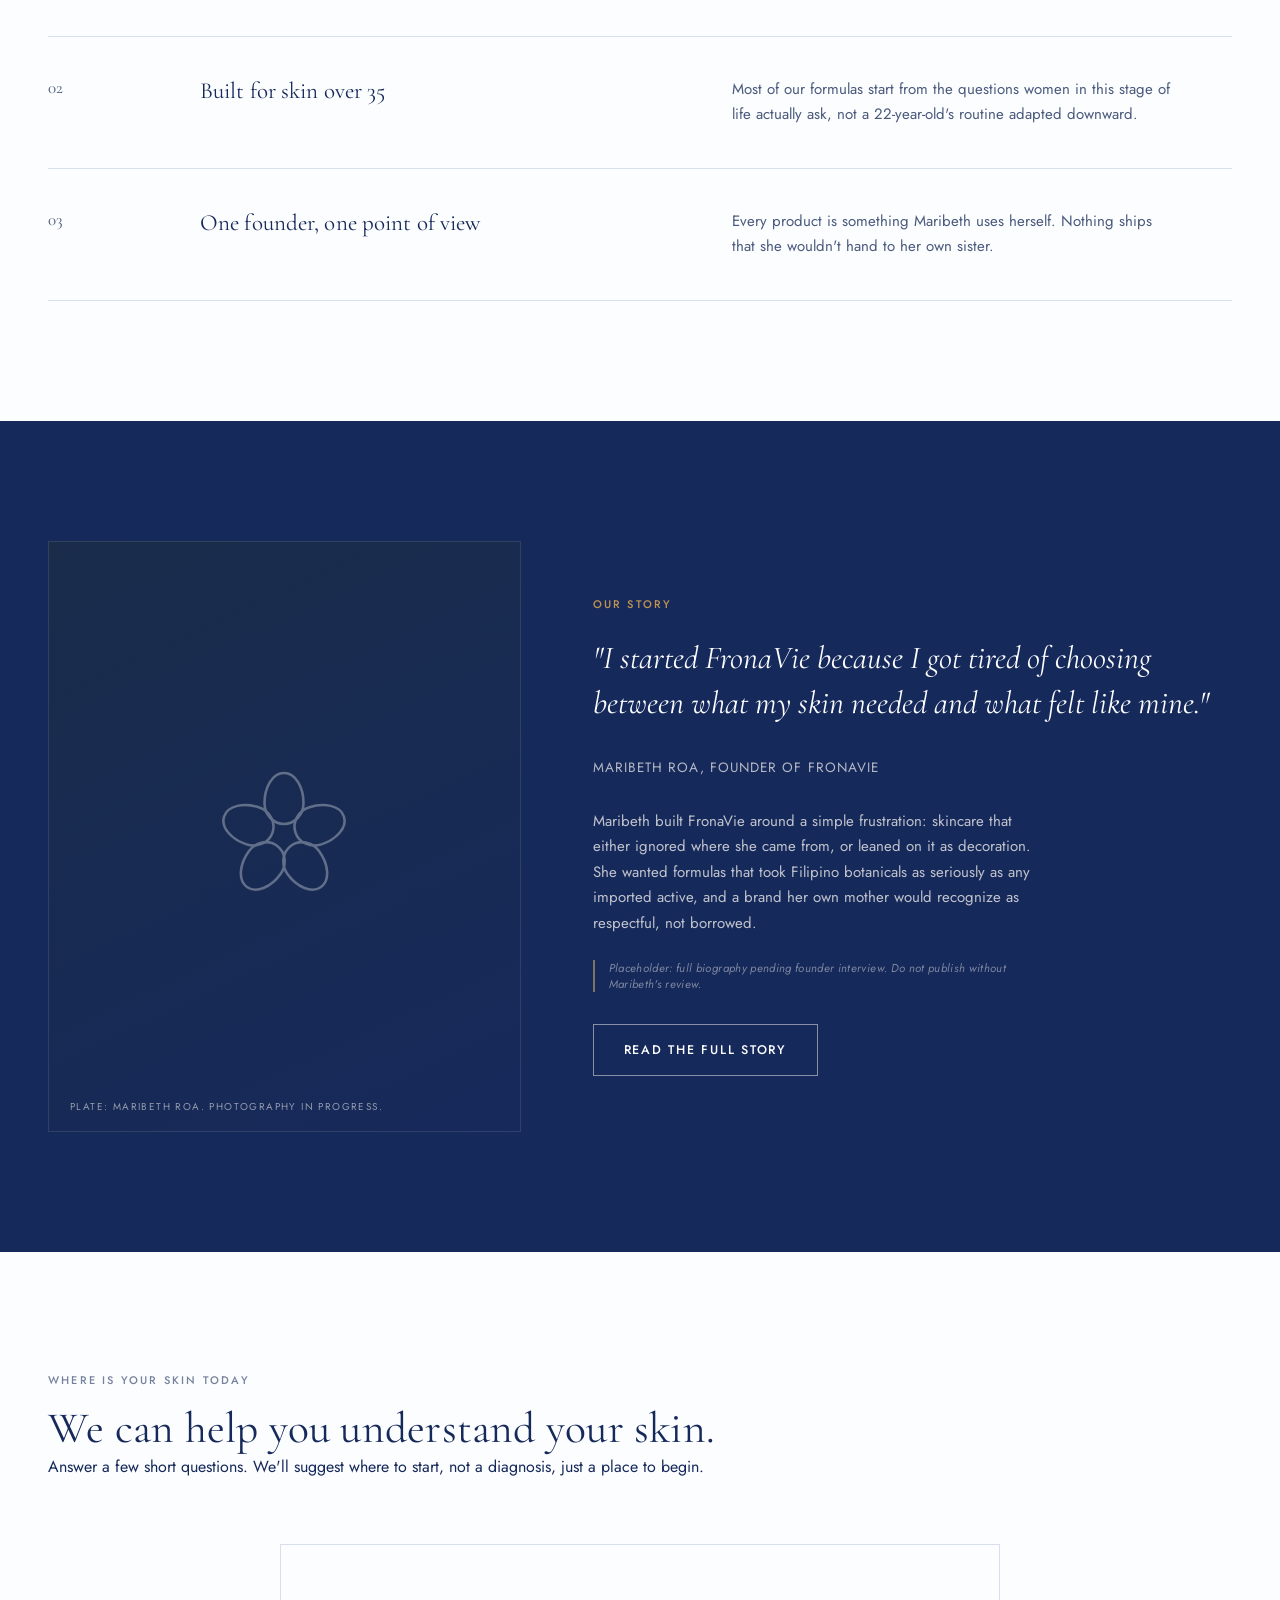
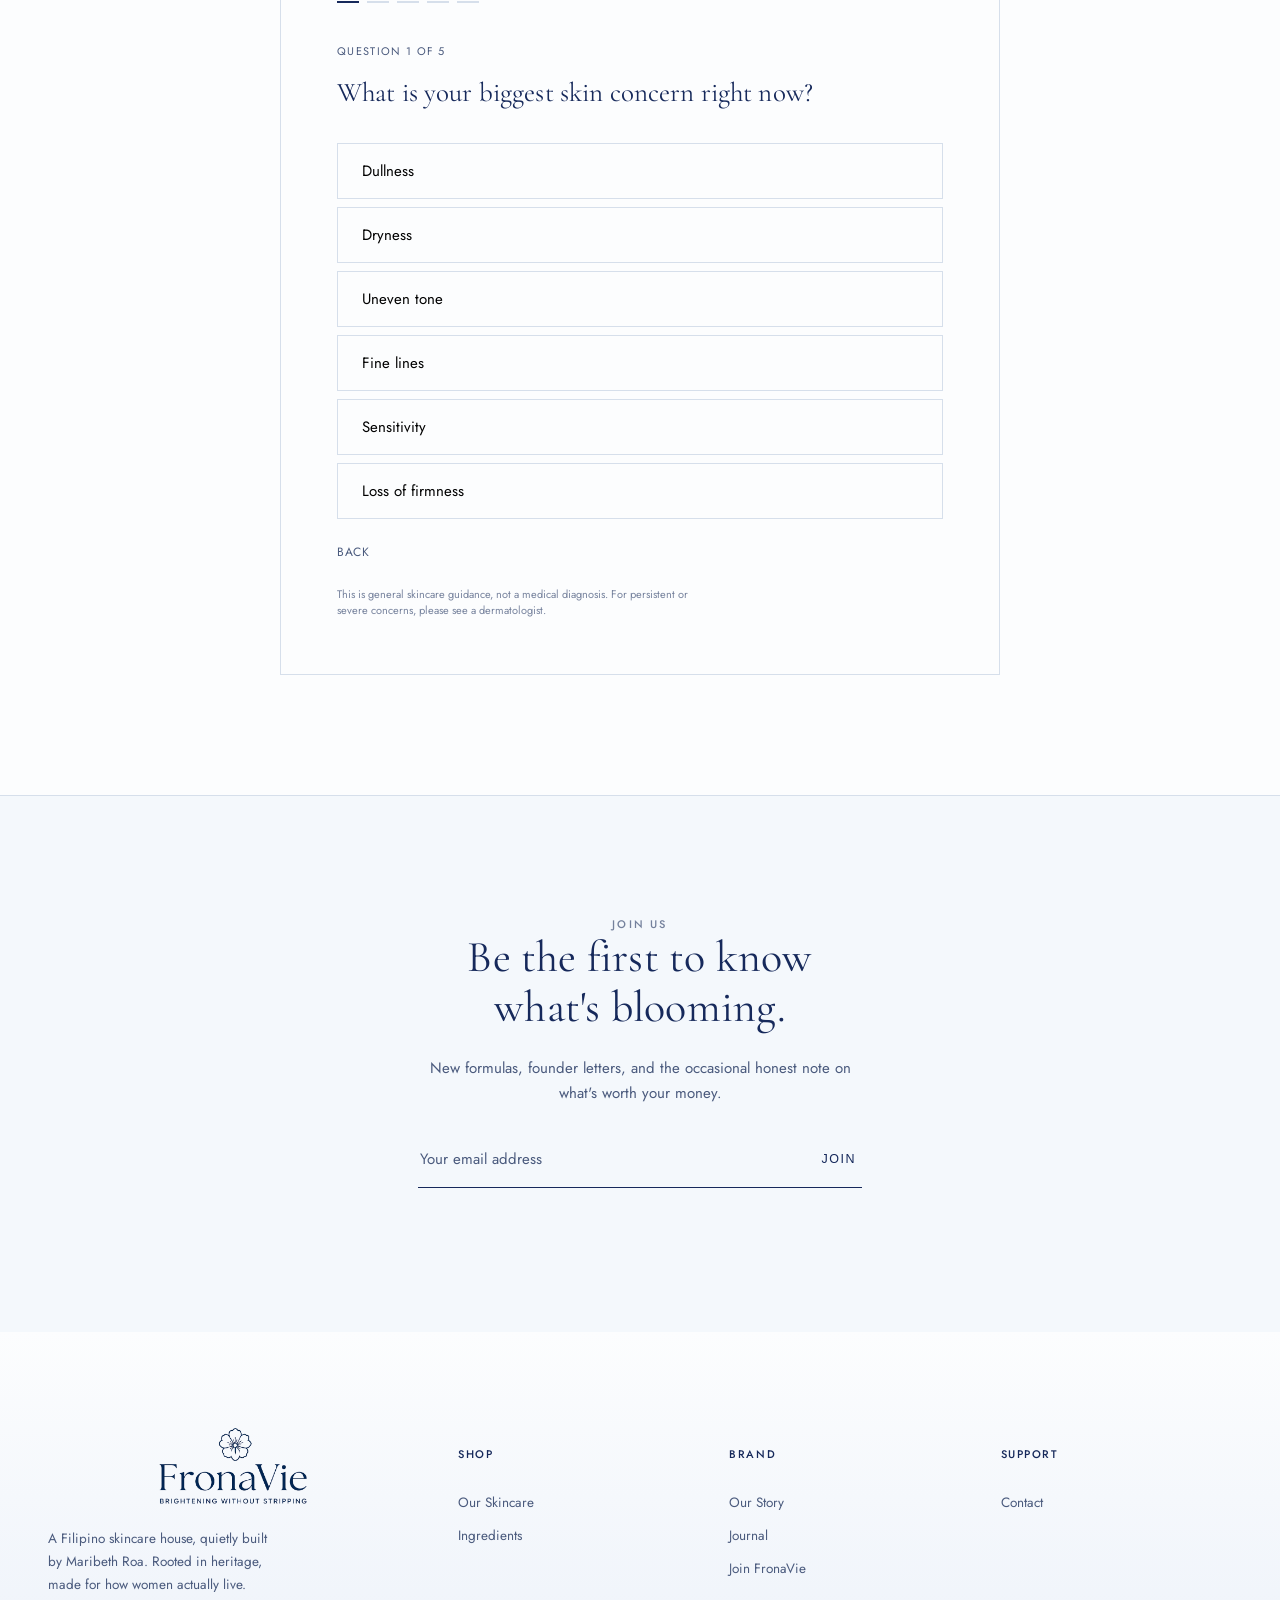
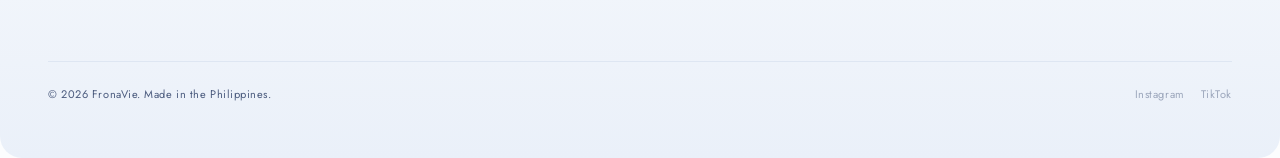
==== commit f7f395ef: "FronaVie" ====
--- a/index.html
+++ b/index.html
@@ -226,7 +226,7 @@
 
   <section class="ritual-open" id="ritual">
     <div class="wrap">
-      <svg class="ritual-open-mark" width="46" height="46" viewBox="0 0 100 100" fill="none" stroke="var(--navy)" stroke-width="2" style="margin:0 auto;">
+      <svg class="ritual-open-mark" width="46" height="46" viewBox="0 0 100 100" fill="none" stroke="var(--navy)" stroke-width="2">
         <g stroke-linejoin="round">
           <path d="M50 8c8 0 13 10 13 20 0 8-6 14-13 14s-13-6-13-14c0-10 5-20 13-20z"/>
           <path d="M50 8c8 0 13 10 13 20 0 8-6 14-13 14s-13-6-13-14c0-10 5-20 13-20z" transform="rotate(72 50 50)"/>
@@ -237,7 +237,7 @@
         <circle cx="50" cy="50" r="5" fill="var(--navy)" stroke="none"/>
       </svg>
       <div class="eyebrow reveal">The FronaVie Ritual</div>
-      <h2 class="reveal" style="font-family:var(--serif); font-weight:400; font-size:clamp(28px,3.8vw,42px); color:var(--navy);">Not a routine. A rhythm.</h2>
+      <h2 class="reveal">Not a routine. A rhythm.</h2>
       <p class="lede reveal">Three stages, done in order, done gently. Before there is a collection, there is this.</p>
     </div>
   </section>
@@ -397,7 +397,7 @@
         <div class="who">Maribeth Roa, Founder of FronaVie</div>
         <p class="body">Maribeth built FronaVie around a simple frustration: skincare that either ignored where she came from, or leaned on it as decoration. She wanted formulas that took Filipino botanicals as seriously as any imported active, and a brand her own mother would recognize as respectful, not borrowed.</p>
         <div class="placeholder-note">Placeholder: full biography pending founder interview. Do not publish without Maribeth's review.</div>
-        <a href="our-story.html" class="btn on-dark" style="margin-top:32px;">Read the full story</a>
+        <a href="our-story.html" class="btn on-dark mt-4">Read the full story</a>
       </div>
     </div>
   </section>
@@ -480,11 +480,11 @@
           <div class="quiz-label">Your FronaVie Ritual</div>
           <h3 class="quiz-q" id="quizResultLine">Your skin is asking for a little more radiance.</h3>
           <div class="result-stages" id="resultStages"></div>
-          <p style="font-size:13px; color:var(--navy-soft); margin-top:8px;">Formulas are still being finalized. <a href="join.html" style="color:var(--navy); text-decoration:underline;">Join the list</a> to hear when they're ready.</p>
+          <p class="quiz-note">Formulas are still being finalized. <a href="join.html">Join the list</a> to hear when they're ready.</p>
           <div class="quiz-restart" id="quizRestart">Start again</div>
         </div>
 
-        <div class="finder-disclaimer" style="margin-top:28px;">This is general skincare guidance, not a medical diagnosis. For persistent or severe concerns, please see a dermatologist.</div>
+        <div class="finder-disclaimer">This is general skincare guidance, not a medical diagnosis. For persistent or severe concerns, please see a dermatologist.</div>
       </div>
     </div>
   </section>
--- a/style.css
+++ b/style.css
@@ -10,6 +10,35 @@
     --serif: 'Cormorant Garamond', 'Times New Roman', serif;
     --sans: 'Jost', -apple-system, sans-serif;
     --max: 1320px;
+
+    /* spacing scale, 8px base. Use these instead of ad hoc pixel values. */
+    --space-1:8px;  --space-2:16px;  --space-3:24px;  --space-4:32px;
+    --space-5:40px; --space-6:48px;  --space-7:56px;  --space-8:64px;
+    --space-9:72px; --space-10:80px; --space-11:88px; --space-12:96px;
+    --space-13:104px; --space-14:112px; --space-15:120px; --space-16:128px;
+
+    /* vertical rhythm between full sections */
+    --section-y:120px;
+    --section-y-sm:72px;
+    /* gap between stacked text blocks inside a section */
+    --flow:24px;
+    /* top space the first section needs to clear the fixed top-bar + header */
+    --header-clear:160px;
+    --header-clear-sm:112px;
+
+    /* reading column widths, replace the old inline max-width values */
+    --reading-col:720px;
+    --reading-col-tight:540px;
+
+    /* type scale for body copy and labels */
+    --text-xs:12px;
+    --text-sm:13.5px;
+    --text-base:15px;
+    --text-md:16px;
+    --text-lg:17px;
+    --track-eyebrow:0.2em;
+    --lh-tight:1.14;
+    --lh-snug:1.3;
   }
   *{box-sizing:border-box;}
   html{scroll-behavior:smooth;}
@@ -26,9 +55,13 @@
   img{display:block; max-width:100%;}
   .wrap{max-width:var(--max); margin:0 auto; padding:0 48px;}
   @media (max-width:900px){ .wrap{padding:0 24px;} }
+  @media (max-width:520px){ .wrap{padding:0 20px;} }
+  /* reading-width modifiers, applied to .wrap on text-led sections */
+  .wrap.reading{ max-width:var(--reading-col); }
+  .wrap.reading-tight{ max-width:var(--reading-col-tight); }
 
   .eyebrow{
-    font-family:var(--sans); font-size:11px; letter-spacing:0.22em; text-transform:uppercase;
+    font-family:var(--sans); font-size:11px; letter-spacing:var(--track-eyebrow); text-transform:uppercase;
     color:var(--navy-soft); font-weight:500; opacity:0.75;
   }
   h1,h2,h3{font-family:var(--serif); font-weight:400; margin:0; letter-spacing:0.005em;}
@@ -46,7 +79,7 @@
   @media (max-width:360px){
     .btn{ white-space:normal; text-align:center; line-height:1.4; }
   }
-  .btn.quiet{border-color:transparent; padding-left:0; padding-right:0;}
+  .btn.quiet{border-color:transparent; padding-left:6px; padding-right:6px; margin-left:-6px; margin-right:-6px;}
   .btn.quiet:hover{background:transparent; color:var(--navy-soft); }
   .btn.on-dark{border-color:rgba(250,247,242,0.5); color:var(--warm-white);}
   .btn.on-dark:hover{background:var(--warm-white); color:var(--navy);}
@@ -54,33 +87,6 @@
   /* fade reveal */
   .reveal{opacity:0; transform:translateY(28px); transition:opacity 1.1s cubic-bezier(.2,.6,.2,1), transform 1.1s cubic-bezier(.2,.6,.2,1);}
   .reveal.in{opacity:1; transform:translateY(0);}
-  .stagger .reveal:nth-child(2){transition-delay:.12s;}
-  .stagger .reveal:nth-child(3){transition-delay:.24s;}
-  .stagger .reveal:nth-child(4){transition-delay:.36s;}
-
-  /* ---------- placeholder photography blocks ---------- */
-  .photo{
-    position:relative; overflow:hidden; background:var(--ivory);
-  }
-  .photo::after{
-    content:''; position:absolute; inset:0;
-    background: radial-gradient(120% 90% at 15% 10%, rgba(255,255,255,.55), transparent 55%),
-                linear-gradient(155deg, var(--tone1,#efe6d6) 0%, var(--tone2,#dcd2c3) 45%, var(--tone3,#c9c0ae) 100%);
-    mix-blend-mode:normal;
-  }
-  .photo.navy{ --tone1:#233451; --tone2:#16233A; --tone3:#0f1a2b; }
-  .photo.navy::after{ background: radial-gradient(120% 90% at 85% 0%, rgba(198,166,103,.18), transparent 55%), linear-gradient(155deg, var(--tone1), var(--tone2) 55%, var(--tone3) 100%); }
-  .photo.green::after{ background: radial-gradient(120% 90% at 20% 10%, rgba(255,255,255,.4), transparent 55%), linear-gradient(155deg, #dde3d3, #a9b596 55%, #5c6b4f 100%);}
-  .photo .cap{
-    position:absolute; left:18px; bottom:16px; font-family:var(--sans);
-    font-size:10px; letter-spacing:.12em; text-transform:uppercase; color:rgba(255,255,255,.85);
-    z-index:2;
-  }
-  .photo.light .cap{ color: rgba(22,35,58,.55); }
-  .photo svg.sampaguita-mark{position:absolute; z-index:1; opacity:.5;}
-
-  /* sampaguita line art, reused */
-  .sig-flower{ opacity:0.9; }
 
   /* ---------- top bar ---------- */
   /* =========================================================
@@ -135,19 +141,19 @@
   .pdp-ingredient-row{ display:flex; gap:14px; align-items:flex-start; padding:15px 0; border-top:1px solid var(--line-soft); }
   .pdp-ingredient-row:last-child{ border-bottom:1px solid var(--line-soft); }
   .pdp-ingredient-row img{ height:13px; width:auto; opacity:.6; margin-top:4px; flex:none; }
-  .pdp-ingredient-row span{ font-size:14px; color:var(--navy-soft); line-height:1.7; }
-  .pdp-tags{ display:flex; gap:10px; flex-wrap:wrap; margin:26px 0; }
+  .pdp-ingredient-row span{ font-size:var(--text-sm); color:var(--navy-soft); line-height:1.7; }
+  .pdp-tags{ display:flex; gap:10px; flex-wrap:wrap; margin:var(--space-3) 0; }
   .pdp-tag{ border:1px solid var(--line); padding:9px 15px; font-size:10px; letter-spacing:.14em; color:var(--navy); }
-  .pdp-notify-box{ border:1px solid var(--line); background:var(--warm-white); padding:26px 28px; }
-  @media (max-width:500px){ .pdp-notify-box{ padding:22px 20px; } }
-
-  .product-showcase{ background:linear-gradient(180deg,var(--pale-blue) 0%, var(--warm-white) 100%); padding:86px 0; }
-  .product-showcase-head{ text-align:center; margin-bottom:52px; }
-  .product-showcase-head .eyebrow{ letter-spacing:.28em; }
-  .product-showcase-head h2{ font-size:clamp(28px,3.4vw,40px); margin:16px 0 20px; }
+  .pdp-notify-box{ border:1px solid var(--line); background:var(--warm-white); padding:var(--space-3) var(--space-4); }
+  @media (max-width:500px){ .pdp-notify-box{ padding:var(--space-3) var(--space-3); } }
+
+  .product-showcase{ background:linear-gradient(180deg,var(--pale-blue) 0%, var(--warm-white) 100%); }
+  .product-showcase-head{ text-align:center; margin-bottom:var(--space-7); }
+  .product-showcase-head h2{ font-size:clamp(28px,3.4vw,40px); margin:var(--space-2) 0 var(--space-3); }
   .product-showcase-head .rule-fade{ width:110px; height:1px; margin:0 auto; background:linear-gradient(90deg,transparent,var(--line),transparent); }
-  .product-grid{ display:grid; grid-template-columns:repeat(3,1fr); gap:28px; }
-  @media (max-width:900px){ .product-grid{ grid-template-columns:1fr; gap:24px; } }
+  @media (max-width:900px){ .product-showcase-head{ margin-bottom:var(--space-5); } }
+  .product-grid{ display:grid; grid-template-columns:repeat(3,1fr); gap:var(--space-4); }
+  @media (max-width:900px){ .product-grid{ grid-template-columns:1fr; gap:var(--space-3); } }
   .product-card{
     text-decoration:none; border:1px solid var(--line-soft); display:block;
     background:linear-gradient(180deg,var(--warm-white),var(--ivory));
@@ -158,10 +164,10 @@
   }
   .product-card-photo img{ max-width:62%; max-height:82%; object-fit:contain; }
   .product-card-step{ position:absolute; top:18px; left:18px; font-size:9.5px; letter-spacing:.2em; color:var(--navy-soft); font-family:var(--sans); }
-  .product-card-body{ padding:30px 30px 34px; text-align:center; }
+  .product-card-body{ padding:var(--space-4) var(--space-4) var(--space-5); text-align:center; }
   .product-card-body h3{ font-family:var(--sans); font-weight:500; font-size:18px; letter-spacing:.05em; color:var(--navy); margin-bottom:14px; line-height:1.4; }
   .product-card-rule{ width:32px; height:1px; background:var(--line); margin:0 auto 16px; }
-  .product-card-body p{ font-size:13px; color:var(--navy-soft); line-height:1.8; margin-bottom:18px; }
+  .product-card-body p{ font-size:var(--text-sm); color:var(--navy-soft); line-height:1.8; margin-bottom:18px; }
   .product-card-cta{ font-size:10px; letter-spacing:.2em; color:var(--navy); border-bottom:1px solid var(--line); padding-bottom:5px; }
 
 
@@ -169,13 +175,14 @@
   /* ---------- brand pull-quote: the one place on Home the full
      brand-voice sentence appears verbatim, matching the client's
      new porcelain-blue reference. QR uses it too; nowhere else. ---------- */
-  .brand-pullquote{ background:var(--warm-white); padding:96px 56px; text-align:center; }
-  .brand-pullquote img{ height:36px; width:auto; margin-bottom:30px; opacity:.75; }
+  .brand-pullquote{ background:var(--warm-white); padding:var(--space-12) var(--space-7); text-align:center; }
+  @media (max-width:900px){ .brand-pullquote{ padding:var(--section-y-sm) var(--space-3); } }
+  .brand-pullquote img{ height:36px; width:auto; margin-bottom:var(--space-4); opacity:.75; }
   .brand-pullquote p{
     margin:0 auto; font-family:var(--serif); font-weight:400; font-size:clamp(22px,2.6vw,34px);
     line-height:1.65; color:var(--navy); max-width:920px;
   }
-  .brand-pullquote .rule-fade{ width:110px; height:1px; margin:36px auto 0; background:linear-gradient(90deg,transparent,var(--line),transparent); }
+  .brand-pullquote .rule-fade{ width:110px; height:1px; margin:var(--space-5) auto 0; background:linear-gradient(90deg,transparent,var(--line),transparent); }
 
   footer{ border-radius:0 0 22px 22px; overflow:hidden; }
 
@@ -234,10 +241,13 @@
      groups instead of an invented divider element. ---- */
   @media (max-width:900px){
     .nav-right{ gap:0; }
-    .nav-right .icon-btn{ padding:8px; margin:-8px; opacity:.72; }
+    .nav-right .icon-btn{
+      min-width:44px; min-height:44px; padding:10px; margin:-10px;
+      align-items:center; justify-content:center; opacity:.72;
+    }
     .nav-right .icon-btn + .icon-btn{ margin-left:2px; }
     .nav-right .menu-toggle{
-      opacity:1; margin-left:14px; padding-left:16px;
+      opacity:1; min-width:44px; min-height:44px; margin-left:12px; padding-left:16px;
       border-left:1px solid var(--line);
     }
   }
@@ -249,58 +259,52 @@
 
   .mobile-menu{
     position:fixed; inset:0; background:var(--warm-white); z-index:99;
-    display:flex; flex-direction:column; padding:100px 32px 40px;
+    display:flex; flex-direction:column; padding:var(--space-12) var(--space-4) var(--space-5);
     transform:translateY(-100%); transition:transform .55s cubic-bezier(.2,.7,.2,1);
   }
   .mobile-menu.open{ transform:translateY(0); }
   .mobile-menu a{ font-family:var(--serif); font-size:32px; padding:14px 0; border-bottom:1px solid var(--line-soft); }
-
-  /* ---------- hero ---------- */
-  /* ---------- cinematic full-bleed hero ---------- */
-  .hero-cinematic{ position:relative; height:92vh; min-height:560px; margin-top:34px; overflow:hidden; }
-  .hero-cinematic-media{ position:absolute; inset:0; }
-  .hero-cinematic-media img{
-    width:100%; height:100%; object-fit:cover;
-    filter:grayscale(30%) sepia(8%) saturate(85%) brightness(.86) contrast(1.03);
-  }
-  .hero-cinematic::after{
-    content:''; position:absolute; inset:0;
-    background:linear-gradient(0deg, rgba(19,44,85,.72) 0%, rgba(19,44,85,.28) 38%, rgba(19,44,85,.05) 62%);
-  }
-  .hero-cinematic-copy{
-    position:absolute; left:0; right:0; bottom:0; z-index:2; color:var(--warm-white);
-    padding:0 48px 72px; max-width:640px;
-  }
-  @media (max-width:700px){ .hero-cinematic-copy{ padding:0 24px 44px; } }
-  .hero-cinematic-copy h1{ font-size:clamp(34px,6vw,62px); line-height:1.08; color:var(--warm-white); font-weight:400; }
-  .hero-cinematic-copy .lede{ margin-top:18px; font-size:16px; color:rgba(250,247,242,.82); max-width:380px; }
-  .hero-cinematic-copy .hero-actions{ margin-top:32px; display:flex; gap:22px; flex-wrap:wrap; align-items:center; }
-  .btn.on-dark-quiet{ border-color:transparent; color:var(--warm-white); padding-left:0; padding-right:0; }
-  .btn.on-dark-quiet:hover{ background:transparent; opacity:.75; }
-  @media (max-width:700px){ .hero-cinematic{ height:78vh; } }
+  /* lock the page behind the full-screen mobile menu */
+  body.menu-open{ overflow:hidden; }
 
   /* ---------- our story: strongest founder page on the site.
      Same page-hero convention as Ingredients/Journal/Contact, then a
      dedicated founder-quote moment sized larger than any other plate
      or blockquote on the site: this is where FronaVie's own pillar
      (Maribeth's voice) should carry the most visual weight. ---------- */
-  .story-quote-plate{ aspect-ratio:21/9; margin-bottom:52px; }
-  @media (max-width:700px){ .story-quote-plate{ aspect-ratio:4/5; margin-bottom:34px; } }
+  .story-quote-plate{ aspect-ratio:21/9; margin-bottom:var(--space-7); }
+  @media (max-width:700px){ .story-quote-plate{ aspect-ratio:4/5; margin-bottom:var(--space-5); } }
   .story-quote{ max-width:820px; }
   .story-quote blockquote{
     font-family:var(--serif); font-style:italic; font-weight:400;
-    font-size:clamp(28px,4.2vw,44px); line-height:1.36; color:var(--navy); margin:0 0 26px;
-  }
-  .story-quote .who{ font-size:13px; letter-spacing:.08em; text-transform:uppercase; color:var(--navy-soft); }
+    font-size:clamp(28px,4.2vw,44px); line-height:1.36; color:var(--navy); margin:0 0 var(--space-3);
+  }
+  .story-quote .who{ font-size:var(--text-sm); letter-spacing:.08em; text-transform:uppercase; color:var(--navy-soft); }
 
   /* ---------- section rhythm ---------- */
-  section{ padding:130px 0; position:relative; }
-  @media (max-width:900px){ section{ padding:76px 0; } }
+  section{ padding:var(--section-y) 0; position:relative; }
+  @media (max-width:900px){ section{ padding:var(--section-y-sm) 0; } }
   .rule{ border:none; border-top:1px solid var(--line); margin:0; }
-  .section-head{ max-width:640px; margin-bottom:64px; }
-  .section-head .eyebrow{ margin-bottom:18px; }
-  .section-head h2{ font-size:clamp(30px,3.4vw,46px); line-height:1.15; }
-  @media (max-width:900px){ .section-head{ margin-bottom:40px; } }
+  /* divider with breathing room, used between the Journal's editorial tiers */
+  .rule--spaced{ margin:var(--space-12) 0; }
+  @media (max-width:900px){ .rule--spaced{ margin:var(--space-9) 0; } }
+
+  /* section padding modifiers: use these classes instead of inline
+     padding overrides. --tight pulls a section toward its neighbour
+     (hero to first content), --flush removes the gap entirely. */
+  .section--flush-top{ padding-top:0; }
+  .section--flush-bottom{ padding-bottom:0; }
+  .section--tight-top{ padding-top:var(--space-8); }
+  .section--tight-bottom{ padding-bottom:var(--space-8); }
+  @media (max-width:900px){
+    .section--tight-top{ padding-top:var(--space-6); }
+    .section--tight-bottom{ padding-bottom:var(--space-6); }
+  }
+
+  .section-head{ max-width:var(--reading-col); margin-bottom:var(--space-8); }
+  .section-head .eyebrow{ margin-bottom:var(--space-2); }
+  .section-head h2{ font-size:clamp(30px,3.4vw,46px); line-height:var(--lh-tight); }
+  @media (max-width:900px){ .section-head{ margin-bottom:var(--space-5); } }
 
   /* philosophy statement */
   .statement{ text-align:center; }
@@ -308,32 +312,27 @@
     font-family:var(--serif); font-size:clamp(24px,3vw,38px); line-height:1.45; max-width:920px; margin:0 auto;
     font-weight:400; color:var(--navy);
   }
-  .statement .attr{ margin-top:30px; font-family:var(--sans); font-size:12px; letter-spacing:.12em; text-transform:uppercase; color:var(--navy-soft);}
-
-  /* ---- Homepage's merged ritual-anticipation now lives under
-     .home-ritual (see HOMEPAGE block below): the old .ritual /
-     .ritual-steps 3-card rail this replaced has been removed. ---- */
+  .statement .attr{ margin-top:var(--space-4); font-family:var(--sans); font-size:var(--text-xs); letter-spacing:.12em; text-transform:uppercase; color:var(--navy-soft);}
 
   /* heritage */
   .heritage{ background:var(--ivory); }
-  .heritage-grid{ display:grid; grid-template-columns:0.9fr 1.1fr; gap:64px; align-items:center; }
-  @media (max-width:980px){ .heritage-grid{ grid-template-columns:1fr; gap:36px; } }
+  .heritage-grid{ display:grid; grid-template-columns:0.9fr 1.1fr; gap:var(--space-8); align-items:center; }
+  @media (max-width:900px){ .heritage-grid{ grid-template-columns:1fr; gap:var(--space-5); } }
   .heritage-photo{ aspect-ratio:1/1.1; }
-  .heritage-copy p{ color:var(--navy-soft); font-size:16px; max-width:480px; margin-bottom:20px; }
-  .heritage-copy h2{ font-size:clamp(28px,3.4vw,44px); margin-bottom:26px; line-height:1.2; }
+  .heritage-copy p{ color:var(--navy-soft); font-size:var(--text-md); max-width:480px; margin-bottom:var(--space-3); }
+  .heritage-copy h2{ font-size:clamp(28px,3.4vw,44px); margin-bottom:var(--space-3); line-height:var(--lh-tight); }
 
   /* difference: asymmetric, not 3 cards */
-  .diff{ }
   .diff-list{ display:flex; flex-direction:column; }
   .diff-row{
-    display:grid; grid-template-columns:120px 1fr 1fr; gap:32px; padding:36px 0; border-top:1px solid var(--line);
+    display:grid; grid-template-columns:120px 1fr 1fr; gap:var(--space-4); padding:var(--space-5) 0; border-top:1px solid var(--line);
     align-items:start;
   }
   .diff-list .diff-row:last-child{ border-bottom:1px solid var(--line); }
-  @media (max-width:900px){ .diff-row{ grid-template-columns:1fr; gap:8px; padding:26px 0; } .diff-row .num{margin-bottom:6px;} }
+  @media (max-width:900px){ .diff-row{ grid-template-columns:1fr; gap:var(--space-2); padding:var(--space-5) 0; } .diff-row .num{margin-bottom:0;} }
   .diff-row .num{ font-family:var(--serif); font-size:17px; color:var(--navy-soft); }
   .diff-row h3{ font-family:var(--serif); font-size:23px; font-weight:400; }
-  .diff-row p{ color:var(--navy-soft); font-size:15px; max-width:440px; }
+  .diff-row p{ color:var(--navy-soft); font-size:var(--text-base); max-width:440px; }
 
   /* =========================================================
      HOMEPAGE: inherits The Ritual's locked visual language
@@ -347,23 +346,24 @@
      Photography-driven, editorial luxury skincare direction.
      Uses the real image assets in /assets/photos.
      ========================================================= */
-  .premium-hero{ background:var(--warm-white); margin-top:34px; padding:64px 0 80px; }
-  .premium-hero-grid{ display:grid; grid-template-columns:1fr 1.05fr; gap:70px; align-items:center; }
-  @media (max-width:980px){ .premium-hero-grid{ grid-template-columns:1fr; gap:44px; } }
+  .premium-hero{ background:var(--warm-white); padding:var(--header-clear) 0 var(--space-10); }
+  @media (max-width:900px){ .premium-hero{ padding:var(--header-clear-sm) 0 var(--space-9); } }
+  .premium-hero-grid{ display:grid; grid-template-columns:1fr 1.05fr; gap:var(--space-9); align-items:center; }
+  @media (max-width:900px){ .premium-hero-grid{ grid-template-columns:1fr; gap:var(--space-6); } }
 
   .premium-eyebrow{
-    color:var(--champagne); letter-spacing:.16em; text-transform:uppercase;
-    font-size:12px; font-weight:600; margin-bottom:22px;
+    color:var(--champagne); letter-spacing:var(--track-eyebrow); text-transform:uppercase;
+    font-size:12px; font-weight:600; margin-bottom:var(--space-3);
   }
   .premium-hero h1{
     font-family:var(--serif); font-weight:500; font-size:clamp(38px,4.6vw,60px);
-    line-height:1.12; color:var(--navy); margin-bottom:26px;
-  }
-  .premium-divider{ display:flex; align-items:center; gap:14px; margin-bottom:26px; }
+    line-height:var(--lh-tight); color:var(--navy); margin-bottom:var(--space-3);
+  }
+  .premium-divider{ display:flex; align-items:center; gap:14px; margin-bottom:var(--space-3); }
   .premium-divider .line{ width:52px; height:1px; background:var(--champagne); }
   .premium-divider svg{ opacity:.7; }
   .premium-hero p.lede{
-    font-size:16px; line-height:1.65; color:var(--navy-soft); max-width:420px; margin-bottom:38px;
+    font-size:var(--text-md); line-height:1.65; color:var(--navy-soft); max-width:420px; margin-bottom:var(--space-5);
   }
   .btn-premium{
     display:inline-flex; align-items:center; padding:18px 36px; background:var(--navy); color:var(--warm-white);
@@ -372,7 +372,7 @@
   }
   .btn-premium:hover{ background:var(--navy-soft); }
 
-  .premium-benefits{ display:flex; gap:38px; margin-top:48px; flex-wrap:wrap; }
+  .premium-benefits{ display:flex; gap:var(--space-5); margin-top:var(--space-6); flex-wrap:wrap; }
   .premium-benefit{ max-width:110px; }
   .premium-benefit svg{ margin-bottom:12px; stroke:var(--navy); }
   .premium-benefit .label{
@@ -394,7 +394,7 @@
     width:100%; height:100%; object-fit:cover; object-position:50% 78%; display:block;
     transform:scale(1.6);
   }
-  @media (max-width:700px){ .premium-hero-inset{ left:auto; right:16px; bottom:16px; width:96px; } }
+  @media (max-width:900px){ .premium-hero-inset{ left:auto; right:16px; bottom:16px; width:96px; } }
   .premium-hero-badge{
     position:absolute; top:26px; right:26px; width:92px; height:92px; border-radius:50%;
     background:var(--navy); color:var(--warm-white); display:flex; align-items:center; justify-content:center;
@@ -414,110 +414,82 @@
   }
   @media (max-width:900px){ .premium-heritage-bg::after{ background:linear-gradient(0deg, var(--pale-blue) 0%, rgba(234,242,248,.2) 100%); } }
   .premium-heritage-inner{
-    position:relative; z-index:2; display:grid; grid-template-columns:0.85fr 1.3fr; gap:60px;
-    padding:110px 48px; max-width:1320px; margin:0 auto;
-  }
-  @media (max-width:980px){ .premium-heritage-inner{ grid-template-columns:1fr; gap:50px; padding:60px 24px; } }
+    position:relative; z-index:2; display:grid; grid-template-columns:0.85fr 1.3fr; gap:var(--space-8);
+    padding:var(--section-y) var(--space-6); max-width:1320px; margin:0 auto;
+  }
+  @media (max-width:900px){ .premium-heritage-inner{ grid-template-columns:1fr; gap:var(--space-6); padding:var(--section-y-sm) var(--space-3); } }
   .premium-heritage-copy h2{
     font-family:var(--serif); font-weight:500; font-size:clamp(30px,3.4vw,42px); color:var(--navy);
-    line-height:1.2; margin-bottom:22px;
-  }
-  .premium-heritage-copy p{ font-size:15.5px; color:var(--navy-soft); line-height:1.7; max-width:400px; margin-bottom:20px; }
+    line-height:var(--lh-tight); margin-bottom:var(--space-3);
+  }
+  .premium-heritage-copy p{ font-size:var(--text-base); color:var(--navy-soft); line-height:1.7; max-width:400px; margin-bottom:var(--space-3); }
   .premium-script{
     font-family:'Parisienne', cursive; font-size:26px; color:var(--champagne); margin-top:14px; display:block;
   }
-  .premium-values{ display:grid; grid-template-columns:repeat(4,1fr); gap:30px; align-content:start; }
-  @media (max-width:900px){ .premium-values{ grid-template-columns:1fr 1fr; gap:34px 24px; } }
-  .premium-value{ }
+  .premium-values{ display:grid; grid-template-columns:repeat(4,1fr); gap:var(--space-4); align-content:start; }
+  @media (max-width:900px){ .premium-values{ grid-template-columns:1fr 1fr; gap:var(--space-5) var(--space-3); } }
   .premium-value svg{ margin-bottom:16px; stroke:var(--navy); }
   .premium-value h4{
     font-size:11.5px; letter-spacing:.06em; text-transform:uppercase; color:var(--navy); font-weight:700;
     margin-bottom:10px; line-height:1.4; text-decoration:underline; text-decoration-color:var(--champagne);
     text-underline-offset:5px; text-decoration-thickness:1px;
   }
-  .premium-value p{ font-size:13px; color:var(--navy-soft); line-height:1.55; }
-
-  /* ---- hero: editorial two-panel spread: the grand entrance.
-     Distinct in shape from Ritual's centered opening: a real
-     photography panel sits beside the copy, explicitly reserved
-     for Maribeth's portrait, so even the placeholder state implies
-     a real woman behind the brand rather than reading as abstract. */
-  .home-hero{ margin-top:34px; background:var(--warm-white); }
-  .home-hero-grid{ display:grid; grid-template-columns:1fr 1fr; align-items:stretch; min-height:88vh; gap:70px; }
-  @media (max-width:900px){ .home-hero-grid{ grid-template-columns:1fr; min-height:auto; gap:0; } }
-  .home-hero-copy{ display:flex; flex-direction:column; justify-content:center; padding:60px 0; }
-  @media (max-width:900px){ .home-hero-copy{ padding:150px 0 40px; order:2; } }
-  .home-hero-copy .eyebrow{ margin-bottom:20px; }
-  .home-hero-copy h1{ font-size:clamp(34px,4.6vw,54px); line-height:1.12; max-width:480px; }
-  .home-hero-copy p.lede{ margin-top:20px; color:var(--navy-soft); font-size:16px; max-width:400px; }
-  .home-hero-actions{ margin-top:36px; display:flex; gap:24px; flex-wrap:wrap; align-items:center; }
-  .home-hero-plate{ height:100%; min-height:460px; }
-  @media (max-width:900px){ .home-hero-plate{ min-height:320px; height:50vh; order:1; } }
-
-  /* ---- ritual anticipation: one merged moment, not a template of Ritual's own pages ---- */
-  .home-ritual{ background:var(--navy); color:var(--warm-white); }
-  .home-ritual-grid{ display:grid; grid-template-columns:0.85fr 1.15fr; gap:70px; align-items:center; }
-  @media (max-width:980px){ .home-ritual-grid{ grid-template-columns:1fr; gap:40px; } }
-  .home-ritual-plate{ aspect-ratio:4/5; }
-  @media (max-width:980px){ .home-ritual-plate{ aspect-ratio:5/6; } }
-  .home-ritual .eyebrow{ color:var(--champagne); opacity:1; margin-bottom:18px; }
-  .home-ritual h2{ font-size:clamp(30px,3.6vw,46px); color:var(--warm-white); margin-bottom:20px; line-height:1.16; }
-  .home-ritual p.desc{ color:rgba(250,247,242,.7); font-size:15.5px; max-width:440px; margin-bottom:32px; }
-  .ritual-sequence{ font-family:var(--sans); font-size:11.5px; letter-spacing:.16em; text-transform:uppercase; color:rgba(250,247,242,.5); margin-bottom:36px; }
+  .premium-value p{ font-size:var(--text-sm); color:var(--navy-soft); line-height:1.55; }
 
   /* ---- heritage: quiet specimen pairing, no chips, no emoji ---- */
-  .botanical-list{ display:flex; gap:44px; margin-top:34px; flex-wrap:wrap; }
+  .botanical-list{ display:flex; gap:var(--space-6); margin-top:var(--space-5); flex-wrap:wrap; }
   .botanical-item{ display:flex; flex-direction:column; gap:5px; padding-top:16px; border-top:1px solid var(--line); min-width:130px; }
   .botanical-item .b-name{ font-family:var(--serif); font-size:19px; color:var(--navy); }
   .botanical-item .b-role{ font-family:var(--sans); font-size:10.5px; letter-spacing:.12em; text-transform:uppercase; color:var(--navy-soft); opacity:.65; }
 
   /* founder */
   .founder{ background:var(--navy); color:var(--warm-white); }
-  .founder-grid{ display:grid; grid-template-columns:0.85fr 1.15fr; gap:70px; align-items:center; }
-  @media (max-width:980px){ .founder-grid{ grid-template-columns:1fr; gap:40px; } }
+  .founder-grid{ display:grid; grid-template-columns:0.85fr 1.15fr; gap:var(--space-9); align-items:center; }
+  @media (max-width:900px){ .founder-grid{ grid-template-columns:1fr; gap:var(--space-6); } }
   .founder-photo{ aspect-ratio:4/5; }
-  .founder .eyebrow{ color:var(--champagne); opacity:1; margin-bottom:20px; }
+  .founder .eyebrow{ color:var(--champagne); opacity:1; margin-bottom:var(--space-3); }
   .founder blockquote{
-    font-family:var(--serif); font-style:italic; font-size:clamp(24px,2.6vw,32px); line-height:1.4; margin:0 0 28px;
+    font-family:var(--serif); font-style:italic; font-size:clamp(24px,2.6vw,32px); line-height:1.4; margin:0 0 var(--space-4);
     font-weight:400;
   }
-  .founder .who{ font-size:13px; letter-spacing:.08em; text-transform:uppercase; color:rgba(250,247,242,.7); margin-bottom:30px; }
-  .founder p.body{ color:rgba(250,247,242,.75); font-size:15.5px; max-width:460px; margin-bottom:16px; }
+  .founder .who{ font-size:var(--text-sm); letter-spacing:.08em; text-transform:uppercase; color:rgba(250,247,242,.7); margin-bottom:var(--space-4); }
+  .founder p.body{ color:rgba(250,247,242,.75); font-size:var(--text-base); max-width:460px; margin-bottom:var(--space-2); }
   .placeholder-note{
-    margin-top:26px; font-size:11.5px; letter-spacing:.03em; color:rgba(250,247,242,.45);
+    margin-top:var(--space-3); font-size:11.5px; letter-spacing:.03em; color:rgba(250,247,242,.45);
     border-left:2px solid rgba(198,166,103,.6); padding-left:14px; max-width:440px; font-style:italic;
   }
 
   /* the old non-interactive "skin concern finder" (chip-based) was
      superseded by the quiz below; only its disclaimer line is reused. */
-  .finder-disclaimer{ font-size:11px; color:var(--navy-soft); opacity:.75; margin-top:22px; max-width:380px; }
+  .finder-disclaimer{ font-size:11px; color:var(--navy-soft); opacity:.75; margin-top:var(--space-3); max-width:380px; }
 
   /* ---------- ritual finder quiz ---------- */
   .quiz-card{
-    border:1px solid var(--line); padding:56px; max-width:640px; margin:0 auto;
-  }
-  @media (max-width:700px){ .quiz-card{ padding:30px 24px; } }
-  .quiz-progress{ display:flex; gap:8px; margin-bottom:34px; }
+    border:1px solid var(--line); padding:var(--space-7); max-width:var(--reading-col); margin:0 auto;
+  }
+  @media (max-width:700px){ .quiz-card{ padding:var(--space-4) var(--space-3); } }
+  .quiz-progress{ display:flex; gap:8px; margin-bottom:var(--space-5); }
   .quiz-progress .dot{ width:22px; height:2px; background:var(--line); display:block; }
   .quiz-progress .dot.active{ background:var(--navy); }
   .quiz-progress .dot.done{ background:var(--navy-soft); }
-  .quiz-label{ font-size:11px; letter-spacing:.12em; text-transform:uppercase; color:var(--navy-soft); margin-bottom:16px; }
-  .quiz-q{ font-size:clamp(21px,2.4vw,27px); line-height:1.3; margin-bottom:30px; }
-  .quiz-options{ display:flex; flex-direction:column; gap:10px; }
+  .quiz-label{ font-size:11px; letter-spacing:.12em; text-transform:uppercase; color:var(--navy-soft); margin-bottom:var(--space-2); }
+  .quiz-q{ font-size:clamp(21px,2.4vw,27px); line-height:var(--lh-snug); margin-bottom:var(--space-4); }
+  .quiz-options{ display:flex; flex-direction:column; gap:var(--space-1); }
   .quiz-option{
-    text-align:left; border:1px solid var(--line); background:transparent; padding:16px 20px;
-    font-family:var(--sans); font-size:14.5px; cursor:pointer; transition:all .25s ease;
+    text-align:left; border:1px solid var(--line); background:transparent; padding:var(--space-2) var(--space-3);
+    font-family:var(--sans); font-size:var(--text-base); cursor:pointer; transition:border-color .25s ease, background .25s ease, color .25s ease;
   }
   .quiz-option:hover{ border-color:var(--navy); background:rgba(19,44,85,0.03); }
+  .quiz-option:focus-visible{ outline:2px solid var(--navy); outline-offset:2px; }
   .quiz-option.chosen{ background:var(--navy); color:var(--warm-white); border-color:var(--navy); }
-  .quiz-back{ margin-top:22px; font-size:12px; letter-spacing:.06em; text-transform:uppercase; color:var(--navy-soft); cursor:pointer; display:inline-block; }
+  .quiz-back{ margin-top:var(--space-3); font-size:var(--text-xs); letter-spacing:.06em; text-transform:uppercase; color:var(--navy-soft); cursor:pointer; display:inline-block; }
   .quiz-back:hover{ color:var(--navy); }
-  .result-stages{ display:flex; flex-direction:column; gap:0; margin:26px 0 10px; }
-  .result-stage{ display:flex; justify-content:space-between; align-items:baseline; padding:16px 0; border-top:1px solid var(--line); }
+  .result-stages{ display:flex; flex-direction:column; gap:0; margin:var(--space-3) 0 var(--space-1); }
+  .result-stage{ display:flex; justify-content:space-between; align-items:baseline; padding:var(--space-2) 0; border-top:1px solid var(--line); }
   .result-stages .result-stage:last-child{ border-bottom:1px solid var(--line); }
   .result-stage .rs-label{ font-size:11px; letter-spacing:.12em; text-transform:uppercase; color:var(--navy-soft); width:100px; flex:none; }
   .result-stage .rs-product{ font-family:var(--serif); font-size:18px; }
-  .quiz-restart{ margin-top:22px; font-size:12px; letter-spacing:.06em; text-transform:uppercase; color:var(--navy-soft); cursor:pointer; display:inline-block; }
+  .quiz-restart{ margin-top:var(--space-3); font-size:var(--text-xs); letter-spacing:.06em; text-transform:uppercase; color:var(--navy-soft); cursor:pointer; display:inline-block; }
   .quiz-restart:hover{ color:var(--navy); }
 
   /* ---------- journal: curated editorial, not a blog grid ----------
@@ -525,38 +497,38 @@
      list. Three scales, three compositions: no repeated card template. */
 
   /* feature: largest scale, full-width plate, biggest type on the page */
-  .journal-feature-plate{ aspect-ratio:21/9; margin-bottom:44px; }
+  .journal-feature-plate{ aspect-ratio:21/9; margin-bottom:var(--space-6); }
   @media (max-width:700px){ .journal-feature-plate{ aspect-ratio:4/5; } }
-  .journal-feature-text{ max-width:680px; }
-  .journal-feature-text .eyebrow{ margin-bottom:16px; }
-  .journal-feature-text h2{ font-size:clamp(28px,3.4vw,42px); line-height:1.24; margin-bottom:18px; }
-  .journal-feature-text p{ color:var(--navy-soft); font-size:16px; max-width:560px; }
+  .journal-feature-text{ max-width:var(--reading-col); }
+  .journal-feature-text .eyebrow{ margin-bottom:var(--space-2); }
+  .journal-feature-text h2{ font-size:clamp(28px,3.4vw,42px); line-height:var(--lh-snug); margin-bottom:var(--space-3); }
+  .journal-feature-text p{ color:var(--navy-soft); font-size:var(--text-md); max-width:560px; }
 
   /* secondary: medium scale, asymmetric pairing, distinct from feature's stacked layout */
-  .journal-secondary-story{ display:grid; grid-template-columns:0.55fr 1fr; gap:50px; align-items:center; }
-  @media (max-width:700px){ .journal-secondary-story{ grid-template-columns:1fr; gap:26px; } }
+  .journal-secondary-story{ display:grid; grid-template-columns:0.55fr 1fr; gap:var(--space-7); align-items:center; }
+  @media (max-width:700px){ .journal-secondary-story{ grid-template-columns:1fr; gap:var(--space-4); } }
   .journal-secondary-plate{ aspect-ratio:1/1; }
-  .journal-secondary-copy .eyebrow{ margin-bottom:14px; }
-  .journal-secondary-copy h3{ font-family:var(--serif); font-weight:400; font-size:clamp(21px,2.4vw,27px); line-height:1.3; margin-bottom:12px; }
-  .journal-secondary-copy p{ color:var(--navy-soft); font-size:15px; max-width:440px; }
+  .journal-secondary-copy .eyebrow{ margin-bottom:var(--space-2); }
+  .journal-secondary-copy h3{ font-family:var(--serif); font-weight:400; font-size:clamp(21px,2.4vw,27px); line-height:var(--lh-snug); margin-bottom:var(--space-2); }
+  .journal-secondary-copy p{ color:var(--navy-soft); font-size:var(--text-base); max-width:440px; }
 
   /* quiet list: smallest scale, no images, hairline-separated: reuses the
      site's established quiet-list language (ingredients pending list, etc.) */
-  .journal-list{ display:flex; flex-direction:column; max-width:680px; }
-  .journal-list-row{ padding:26px 0; border-top:1px solid var(--line); }
+  .journal-list{ display:flex; flex-direction:column; max-width:var(--reading-col); }
+  .journal-list-row{ padding:var(--space-4) 0; border-top:1px solid var(--line); }
   .journal-list .journal-list-row:last-child{ border-bottom:1px solid var(--line); }
-  .journal-list-row .eyebrow{ font-size:10.5px; margin-bottom:10px; display:block; }
-  .journal-list-row h4{ font-family:var(--serif); font-weight:400; font-size:19px; line-height:1.3; margin-bottom:8px; }
-  .journal-list-row p{ color:var(--navy-soft); font-size:14px; max-width:480px; }
+  .journal-list-row .eyebrow{ font-size:10.5px; margin-bottom:var(--space-1); display:block; }
+  .journal-list-row h4{ font-family:var(--serif); font-weight:400; font-size:19px; line-height:var(--lh-snug); margin-bottom:var(--space-1); }
+  .journal-list-row p{ color:var(--navy-soft); font-size:var(--text-sm); max-width:480px; }
 
   /* email invite */
   .invite{ background:var(--ivory); text-align:center; }
-  .invite .wrap{ max-width:620px; }
-  .invite h2{ font-size:clamp(28px,3.6vw,44px); margin-bottom:18px; line-height:1.2; }
-  .invite p.sub{ color:var(--navy-soft); font-size:15.5px; margin-bottom:40px; }
-  .invite-form{ display:flex; gap:0; border-bottom:1px solid var(--navy); padding-bottom:14px; margin-bottom:26px; }
+  .invite .wrap{ max-width:var(--reading-col-tight); }
+  .invite h2{ font-size:clamp(28px,3.6vw,44px); margin-bottom:var(--space-3); line-height:var(--lh-tight); }
+  .invite p.sub{ color:var(--navy-soft); font-size:var(--text-base); margin-bottom:var(--space-5); }
+  .invite-form{ display:flex; gap:0; border-bottom:1px solid var(--navy); padding-bottom:var(--space-2); margin-bottom:var(--space-3); }
   .invite-form input{
-    flex:1; border:none; background:transparent; font-family:var(--sans); font-size:15px; outline:none; color:var(--navy);
+    flex:1; border:none; background:transparent; font-family:var(--sans); font-size:var(--text-base); outline:none; color:var(--navy);
   }
   .invite-form input::placeholder{ color:var(--navy-soft); }
   .invite-form button{ background:none; border:none; font-size:12.5px; letter-spacing:.12em; text-transform:uppercase; cursor:pointer; color:var(--navy); font-weight:500; }
@@ -567,8 +539,9 @@
   .invite-confirm h2{ font-size:clamp(26px,3vw,36px); }
 
   /* final statement */
-  .final-statement{ text-align:center; padding:170px 0; }
-  .final-statement h2{ font-size:clamp(30px,4vw,54px); line-height:1.25; max-width:760px; margin:0 auto; }
+  .final-statement{ text-align:center; padding:var(--section-y) 0 calc(var(--section-y) + var(--space-4)); }
+  @media (max-width:900px){ .final-statement{ padding:var(--section-y-sm) 0 calc(var(--section-y-sm) + var(--space-3)); } }
+  .final-statement h2{ font-size:clamp(26px,3.4vw,42px); line-height:1.25; max-width:var(--reading-col); margin:0 auto; }
 
   /* =========================================================
      THE RITUAL: locked FronaVie cinematic language
@@ -604,161 +577,311 @@
   .plate-caption.on-dark{ color:rgba(250,247,242,.55); opacity:1; }
 
   /* shared chapter typography */
-  .ritual-chapter-eyebrow{ font-size:11px; letter-spacing:.18em; text-transform:uppercase; color:var(--navy-soft); opacity:.75; margin-bottom:18px; }
+  .ritual-chapter-eyebrow{ font-size:11px; letter-spacing:var(--track-eyebrow); text-transform:uppercase; color:var(--navy-soft); opacity:.75; margin-bottom:var(--space-3); }
   .ritual-stage-name{ font-family:var(--serif); font-weight:400; }
   .ritual-mood-line{ font-family:var(--serif); font-style:italic; }
 
   /* ---- opening: quiet, not a banner. Mostly air. ---- */
-  .ritual-open{ padding:100px 0 140px; text-align:center; background:var(--warm-white); }
-  @media (max-width:700px){ .ritual-open{ padding:70px 0 80px; } }
+  .ritual-open{ padding:var(--space-12) 0 var(--section-y); text-align:center; background:var(--warm-white); }
+  @media (max-width:700px){ .ritual-open{ padding:var(--space-9) 0 var(--space-10); } }
   .ritual-open .wrap{ max-width:600px; }
-  .ritual-open-mark{ margin-bottom:34px; opacity:.5; }
-  .ritual-open .eyebrow{ margin-bottom:22px; }
-  .ritual-open h1{ font-size:clamp(28px,3.8vw,42px); line-height:1.28; }
-  .ritual-open p.lede{ margin-top:22px; color:var(--navy-soft); font-size:15px; max-width:380px; margin-left:auto; margin-right:auto; }
+  .ritual-open-mark{ display:block; margin:0 auto var(--space-5); opacity:.5; }
+  .ritual-open .eyebrow{ margin-bottom:var(--space-3); }
+  .ritual-open h1, .ritual-open h2{ font-size:clamp(28px,3.8vw,42px); line-height:1.28; color:var(--navy); }
+  .ritual-open p.lede{ margin-top:var(--space-3); color:var(--navy-soft); font-size:var(--text-base); max-width:380px; margin-left:auto; margin-right:auto; }
 
   /* ---- Cleanse: centered, symmetrical, most whitespace on the page ---- */
-  .ritual-cleanse{ background:var(--warm-white); padding:40px 0 170px; }
-  @media (max-width:900px){ .ritual-cleanse{ padding:20px 0 90px; } }
+  .ritual-cleanse{ background:var(--warm-white); padding:var(--space-5) 0 var(--section-y); }
+  @media (max-width:900px){ .ritual-cleanse{ padding:var(--space-3) 0 var(--section-y-sm); } }
   .ritual-cleanse .wrap{ max-width:640px; text-align:center; }
-  .ritual-cleanse .ritual-plate{ aspect-ratio:5/4; margin-bottom:60px; max-width:460px; margin-left:auto; margin-right:auto; }
-  @media (max-width:700px){ .ritual-cleanse .ritual-plate{ aspect-ratio:4/5; margin-bottom:40px; } }
-  .ritual-cleanse .ritual-stage-name{ font-size:clamp(32px,4.2vw,46px); margin-bottom:20px; }
-  .ritual-cleanse .ritual-mood-line{ font-size:clamp(17px,2vw,20px); color:var(--navy-soft); margin-bottom:22px; display:block; }
-  .ritual-cleanse p.desc{ color:var(--navy-soft); font-size:15px; max-width:400px; margin:0 auto; }
+  .ritual-cleanse .ritual-plate{ aspect-ratio:5/4; margin-bottom:var(--space-8); max-width:460px; margin-left:auto; margin-right:auto; }
+  @media (max-width:700px){ .ritual-cleanse .ritual-plate{ aspect-ratio:4/5; margin-bottom:var(--space-5); } }
+  .ritual-cleanse .ritual-stage-name{ font-size:clamp(32px,4.2vw,46px); margin-bottom:var(--space-3); }
+  .ritual-cleanse .ritual-mood-line{ font-size:clamp(17px,2vw,20px); color:var(--navy-soft); margin-bottom:var(--space-3); display:block; }
+  .ritual-cleanse p.desc{ color:var(--navy-soft); font-size:var(--text-base); max-width:400px; margin:0 auto; }
 
   /* ---- interlude: a breath between chapters. Almost no copy. ---- */
-  .ritual-interlude{ background:var(--warm-white); text-align:center; padding:10px 0 160px; }
-  @media (max-width:900px){ .ritual-interlude{ padding:10px 0 90px; } }
+  .ritual-interlude{ background:var(--warm-white); text-align:center; padding:var(--space-1) 0 var(--section-y); }
+  @media (max-width:900px){ .ritual-interlude{ padding:var(--space-1) 0 var(--section-y-sm); } }
   .ritual-interlude .wrap{ max-width:520px; }
-  .ritual-interlude .rule-quiet{ border:none; border-top:1px solid var(--line-soft); max-width:60px; margin:0 auto 44px; }
+  .ritual-interlude .rule-quiet{ border:none; border-top:1px solid var(--line-soft); max-width:60px; margin:0 auto var(--space-6); }
   .ritual-interlude p{
     font-family:var(--serif); font-style:italic; font-size:clamp(16.5px,1.7vw,19px);
     line-height:1.55; color:var(--navy-soft); opacity:.9;
   }
-  .ritual-interlude .who{ margin-top:22px; font-family:var(--sans); font-style:normal; font-size:11.5px; letter-spacing:.1em; text-transform:uppercase; color:var(--navy-soft); opacity:.6; }
+  .ritual-interlude .who{ margin-top:var(--space-3); font-family:var(--sans); font-style:normal; font-size:11.5px; letter-spacing:.1em; text-transform:uppercase; color:var(--navy-soft); opacity:.6; }
 
   /* ---- Revive: warmer, denser, first asymmetry, first true scale ---- */
-  .ritual-revive{ background:var(--ivory); padding:150px 0; }
-  @media (max-width:900px){ .ritual-revive{ padding:80px 0; } }
-  .ritual-revive .wrap{ display:grid; grid-template-columns:1.2fr 0.8fr; gap:0 70px; align-items:center; }
-  @media (max-width:900px){ .ritual-revive .wrap{ grid-template-columns:1fr; gap:40px; } }
+  .ritual-revive{ background:var(--ivory); padding:var(--section-y) 0; }
+  @media (max-width:900px){ .ritual-revive{ padding:var(--section-y-sm) 0; } }
+  .ritual-revive .wrap{ display:grid; grid-template-columns:1.2fr 0.8fr; gap:0 var(--space-9); align-items:center; }
+  @media (max-width:900px){ .ritual-revive .wrap{ grid-template-columns:1fr; gap:var(--space-6); } }
   .ritual-revive .ritual-plate{ aspect-ratio:4/5; }
   @media (max-width:900px){ .ritual-revive .ritual-plate{ aspect-ratio:5/6; } }
-  .ritual-revive-copy{ padding-top:36px; }
+  .ritual-revive-copy{ padding-top:var(--space-5); }
   @media (max-width:900px){ .ritual-revive-copy{ padding-top:0; } }
-  .ritual-revive .ritual-stage-name{ font-size:clamp(32px,4.4vw,48px); margin-bottom:18px; }
-  .ritual-revive .ritual-mood-line{ font-size:clamp(16px,1.9vw,19px); color:var(--navy-soft); margin-bottom:20px; display:block; }
-  .ritual-revive p.desc{ color:var(--navy-soft); font-size:15px; max-width:360px; }
+  .ritual-revive .ritual-stage-name{ font-size:clamp(32px,4.4vw,48px); margin-bottom:var(--space-3); }
+  .ritual-revive .ritual-mood-line{ font-size:clamp(16px,1.9vw,19px); color:var(--navy-soft); margin-bottom:var(--space-3); display:block; }
+  .ritual-revive p.desc{ color:var(--navy-soft); font-size:var(--text-base); max-width:360px; }
 
   /* ---- Awaken: full-bleed dark, largest scale contrast, least copy ---- */
   .ritual-awaken{
     position:relative; min-height:96vh; display:flex; align-items:center; justify-content:center;
     background:var(--navy); overflow:hidden; text-align:center;
   }
-  @media (max-width:700px){ .ritual-awaken{ min-height:78vh; padding:90px 0; } }
+  @media (max-width:700px){ .ritual-awaken{ min-height:78vh; padding:var(--space-12) 0; } }
   .ritual-awaken .plate-fill{ position:absolute; inset:0; }
   .ritual-awaken .plate-mark{ width:min(30vw,340px); height:min(30vw,340px); max-width:none; max-height:none; }
   @media (max-width:700px){ .ritual-awaken .plate-mark{ width:44vw; height:44vw; } }
-  .ritual-awaken-copy{ position:relative; z-index:2; color:var(--warm-white); max-width:520px; padding:0 24px; }
+  .ritual-awaken-copy{ position:relative; z-index:2; color:var(--warm-white); max-width:520px; padding:0 var(--space-3); }
   .ritual-awaken .ritual-chapter-eyebrow{ color:var(--champagne); opacity:.85; }
-  .ritual-awaken .ritual-stage-name{ font-size:clamp(36px,5.4vw,60px); color:var(--warm-white); margin-bottom:20px; }
+  .ritual-awaken .ritual-stage-name{ font-size:clamp(36px,5.4vw,60px); color:var(--warm-white); margin-bottom:var(--space-3); }
   .ritual-awaken .ritual-mood-line{ font-size:clamp(16px,1.9vw,19px); color:rgba(250,247,242,.62); display:block; }
 
   /* ---- closing sequence: continues straight out of Awaken's dark field ---- */
-  .ritual-close{ background:var(--navy); text-align:center; padding:0 0 170px; }
-  @media (max-width:700px){ .ritual-close{ padding:0 0 100px; } }
+  .ritual-close{ background:var(--navy); text-align:center; padding:0 0 var(--section-y); }
+  @media (max-width:700px){ .ritual-close{ padding:0 0 var(--section-y-sm); } }
   .ritual-close .wrap{ max-width:520px; }
-  .ritual-close .rule-dark{ border:none; border-top:1px solid rgba(250,247,242,.14); max-width:60px; margin:0 auto 50px; }
-  .ritual-close h2{ font-size:clamp(22px,2.8vw,30px); color:var(--warm-white); line-height:1.4; margin-bottom:40px; font-family:var(--serif); font-style:italic; font-weight:400; }
-  .ritual-close-form{ display:flex; gap:0; border-bottom:1px solid rgba(250,247,242,.4); padding-bottom:14px; margin:0 auto 18px; max-width:360px; }
-  .ritual-close-form input{ flex:1; border:none; background:transparent; font-family:var(--sans); font-size:15px; outline:none; color:var(--warm-white); min-width:0; }
+  .ritual-close .rule-dark{ border:none; border-top:1px solid rgba(250,247,242,.14); max-width:60px; margin:0 auto var(--space-6); }
+  .ritual-close h2{ font-size:clamp(22px,2.8vw,30px); color:var(--warm-white); line-height:1.4; margin-bottom:var(--space-5); font-family:var(--serif); font-style:italic; font-weight:400; }
+  .ritual-close-form{ display:flex; gap:0; border-bottom:1px solid rgba(250,247,242,.4); padding-bottom:var(--space-2); margin:0 auto var(--space-3); max-width:360px; }
+  .ritual-close-form input{ flex:1; border:none; background:transparent; font-family:var(--sans); font-size:var(--text-base); outline:none; color:var(--warm-white); min-width:0; }
   .ritual-close-form input::placeholder{ color:rgba(250,247,242,.5); }
   .ritual-close-form button{ background:none; border:none; font-size:12px; letter-spacing:.12em; text-transform:uppercase; cursor:pointer; color:var(--warm-white); font-weight:500; white-space:nowrap; flex:none; padding-left:10px; }
   @media (max-width:360px){
     .ritual-close-form{ flex-direction:column; gap:10px; align-items:stretch; }
     .ritual-close-form button{ text-align:left; padding-left:0; }
   }
-  .ritual-close p.fine{ font-size:11.5px; color:rgba(250,247,242,.4); margin-top:16px; }
+  .ritual-close p.fine{ font-size:11.5px; color:rgba(250,247,242,.6); margin-top:var(--space-2); }
   .ritual-close-confirm{ display:none; }
   .ritual-close-confirm.show{ display:block; }
 
   /* footer */
-  footer{ background:linear-gradient(180deg, var(--warm-white) 0%, var(--pale-blue) 100%); color:var(--navy-soft); padding:90px 0 34px; }
-  .foot-grid{ display:grid; grid-template-columns:1.6fr 1fr 1fr 1fr; gap:40px; padding-bottom:50px; }
-  @media (max-width:900px){ .foot-grid{ grid-template-columns:1fr 1fr; gap:36px 24px; } }
-  .foot-brand .logo{ color:var(--navy); margin-bottom:20px; display:flex; align-items:center; gap:8px; }
+  footer{ background:linear-gradient(180deg, var(--warm-white) 0%, var(--pale-blue) 100%); color:var(--navy-soft); padding:var(--space-12) 0 var(--space-4); }
+  @media (max-width:900px){ footer{ padding:var(--section-y-sm) 0 var(--space-4); } }
+  .foot-grid{ display:grid; grid-template-columns:1.6fr 1fr 1fr 1fr; gap:var(--space-5); padding-bottom:var(--space-7); }
+  @media (max-width:900px){ .foot-grid{ grid-template-columns:1fr 1fr; gap:var(--space-5) var(--space-3); } }
+  .foot-brand .logo{ color:var(--navy); margin-bottom:var(--space-3); display:flex; align-items:center; gap:8px; }
   .foot-logo-full .logo-img{ height:76px; }
-  .foot-brand p{ font-size:13.5px; max-width:230px; color:var(--navy-soft); }
-  .foot-col h5{ font-size:11px; letter-spacing:.14em; text-transform:uppercase; margin-bottom:20px; color:var(--navy); font-weight:500;}
-  .foot-col a{ display:block; font-size:14px; padding:7px 0; color:var(--navy-soft); }
+  .foot-brand p{ font-size:var(--text-sm); max-width:230px; color:var(--navy-soft); }
+  .foot-col h5{ font-size:11px; letter-spacing:.14em; text-transform:uppercase; margin-bottom:var(--space-3); color:var(--navy); font-weight:500;}
+  .foot-col a{ display:block; font-size:var(--text-sm); padding:7px 0; color:var(--navy-soft); }
   .foot-col a:hover{ color:var(--champagne); }
   .foot-bottom{
-    display:flex; justify-content:space-between; align-items:center; padding:26px 0;
+    display:flex; justify-content:space-between; align-items:center; padding:var(--space-3) 0;
     font-size:11px; letter-spacing:.05em; color:var(--navy-soft); flex-wrap:wrap; gap:14px;
-    border-top:1px solid var(--line-soft); margin-top:10px;
+    border-top:1px solid var(--line-soft); margin-top:var(--space-1);
   }
   .foot-social{ display:flex; gap:16px; }
   .foot-social-pending{ opacity:.5; cursor:default; }
 
-
-  /* ---------- real placeholder photography (random, swap-ready) ---------- */
-  .photo img{
-    width:100%; height:100%; object-fit:cover; display:block;
-    filter: grayscale(28%) sepia(8%) saturate(85%) brightness(1.02) contrast(0.96);
-  }
-  .photo.navy img{ filter: grayscale(55%) sepia(18%) saturate(70%) brightness(0.6) contrast(1.05); }
-  .photo.green img{ filter: grayscale(20%) sepia(14%) saturate(90%) brightness(0.95) hue-rotate(-6deg); }
-  .photo::before{
-    content:''; position:absolute; inset:0; z-index:1; pointer-events:none;
-    background: linear-gradient(155deg, rgba(22,35,58,0.18), rgba(22,35,58,0.02) 50%, rgba(22,35,58,0.22));
-    mix-blend-mode:multiply;
-  }
-  .photo::after{ content:none; }
-
   /* ---------- interior page hero ---------- */
-  .page-hero{ padding:206px 0 70px; }
-  .page-hero .eyebrow{ margin-bottom:20px; }
-  .page-hero h1{ font-size:clamp(34px,4.4vw,58px); line-height:1.12; max-width:820px; }
-  .page-hero p.lede{ margin-top:22px; max-width:520px; color:var(--navy-soft); font-size:16px; }
-  .crumb{ font-size:11.5px; letter-spacing:.1em; text-transform:uppercase; color:var(--navy-soft); margin-bottom:22px; }
+  .page-hero{ padding:var(--header-clear) 0 var(--space-6); }
+  @media (max-width:900px){ .page-hero{ padding:var(--header-clear-sm) 0 var(--space-5); } }
+  .page-hero .eyebrow{ margin-bottom:var(--space-3); }
+  .page-hero h1{ font-size:clamp(34px,4.4vw,58px); line-height:var(--lh-tight); max-width:820px; }
+  .page-hero p.lede{ margin-top:var(--space-3); max-width:520px; color:var(--navy-soft); font-size:var(--text-md); }
+  .crumb{ font-size:11.5px; letter-spacing:.1em; text-transform:uppercase; color:var(--navy-soft); margin-bottom:var(--space-3); }
   .crumb a{ color:var(--navy-soft); }
   .crumb a:hover{ color:var(--navy); }
 
-  /* ---------- ingredients library ---------- */
   /* ---------- ingredients: featured editorial pairs ---------- */
-  .ing-feature{ display:grid; grid-template-columns:1fr 1fr; gap:64px; align-items:center; padding:70px 0; }
-  @media (max-width:900px){ .ing-feature{ grid-template-columns:1fr; gap:30px; padding:40px 0; } }
+  .ing-feature{ display:grid; grid-template-columns:1fr 1fr; gap:var(--space-8); align-items:center; padding:var(--space-9) 0; }
+  @media (max-width:900px){ .ing-feature{ grid-template-columns:1fr; gap:var(--space-5); padding:var(--space-6) 0; } }
   .ing-feature.reverse .ing-feature-photo{ order:2; }
   @media (max-width:900px){ .ing-feature.reverse .ing-feature-photo{ order:0; } }
   .ing-feature-photo{ aspect-ratio:9/10; }
-  .ing-feature .eyebrow{ margin-bottom:16px; }
-  .ing-feature h2{ font-size:clamp(28px,3.4vw,42px); margin-bottom:20px; }
-  .ing-feature p{ color:var(--navy-soft); font-size:16px; max-width:420px; }
+  .ing-feature .eyebrow{ margin-bottom:var(--space-2); }
+  .ing-feature h2{ font-size:clamp(28px,3.4vw,42px); margin-bottom:var(--space-3); }
+  .ing-feature p{ color:var(--navy-soft); font-size:var(--text-md); max-width:420px; }
 
   /* ---------- ingredients: quiet pending list ---------- */
   .ing-pending-list{ display:flex; flex-direction:column; }
-  .ing-pending-row{ display:flex; justify-content:space-between; align-items:baseline; padding:16px 0; border-top:1px solid var(--line); gap:20px; }
+  .ing-pending-row{ display:flex; justify-content:space-between; align-items:baseline; padding:var(--space-2) 0; border-top:1px solid var(--line); gap:var(--space-3); }
   .ing-pending-list .ing-pending-row:last-child{ border-bottom:1px solid var(--line); }
   .ing-pending-row .name{ font-family:var(--serif); font-size:18px; }
   .ing-pending-row .tag{ font-size:10.5px; letter-spacing:.08em; text-transform:uppercase; color:var(--navy-soft); opacity:.7; white-space:nowrap; }
+  @media (max-width:480px){
+    .ing-pending-row{ flex-direction:column; align-items:flex-start; gap:var(--space-1); }
+    .ing-pending-row .tag{ white-space:normal; }
+  }
 
   /* ---------- contact / consultation ---------- */
-  .contact-reach-grid{ display:grid; grid-template-columns:0.6fr 1fr; gap:60px; align-items:center; }
-  @media (max-width:900px){ .contact-reach-grid{ grid-template-columns:1fr; gap:32px; } }
+  .contact-reach-grid{ display:grid; grid-template-columns:0.6fr 1fr; gap:var(--space-8); align-items:center; }
+  @media (max-width:900px){ .contact-reach-grid{ grid-template-columns:1fr; gap:var(--space-4); } }
   .contact-reach-plate{ aspect-ratio:1/1; }
-  .field{ margin-bottom:26px; }
-  .field label{ display:block; font-size:11.5px; letter-spacing:.1em; text-transform:uppercase; color:var(--navy-soft); margin-bottom:10px; }
+  .field{ margin-bottom:var(--space-3); }
+  .field label{ display:block; font-size:11.5px; letter-spacing:.1em; text-transform:uppercase; color:var(--navy-soft); margin-bottom:var(--space-1); }
   .field input, .field select, .field textarea{
     width:100%; border:none; border-bottom:1px solid var(--line); background:transparent; padding:10px 0;
-    font-family:var(--sans); font-size:15px; color:var(--navy); outline:none;
+    font-family:var(--sans); font-size:var(--text-base); color:var(--navy); outline:none;
   }
   .field textarea{ resize:vertical; min-height:90px; }
   .field input:focus, .field select:focus, .field textarea:focus{ border-color:var(--navy); }
-  .contact-info-item{ display:flex; gap:18px; padding:22px 0; border-top:1px solid var(--line); }
+  .contact-info-item{ display:flex; gap:var(--space-3); padding:var(--space-3) 0; border-top:1px solid var(--line); }
   .contact-info-item:last-child{ border-bottom:1px solid var(--line); }
   .contact-info-item .l{ font-size:11px; letter-spacing:.1em; text-transform:uppercase; color:var(--navy-soft); width:120px; flex:none; }
-  .contact-info-item .v{ font-size:14.5px; }
-  .form-confirm{ display:none; text-align:center; padding:60px 0; }
+  .contact-info-item .v{ font-size:var(--text-base); }
+  @media (max-width:480px){
+    .contact-info-item{ flex-direction:column; gap:var(--space-1); }
+    .contact-info-item .l{ width:auto; }
+  }
+  .form-confirm{ display:none; text-align:center; padding:var(--space-8) 0; }
   .form-confirm.show{ display:block; }
 
+  /* =========================================================
+     MOBILE OVERFLOW FIXES (functional bugs)
+     Small-viewport cases where content was crushed, lost, or
+     forced horizontal page scroll. Shared classes, not inline
+     per page, so the same fix stays in one place.
+     ========================================================= */
+
+  /* Our Skincare, "How It's Worn": previously an inline
+     3-column grid with no media query, unreadable below
+     roughly 640px. */
+  .worn-steps{ display:grid; grid-template-columns:repeat(3,1fr); gap:40px; }
+  @media (max-width:640px){ .worn-steps{ grid-template-columns:1fr; gap:28px; } }
+
+  /* Our Story, belief figures: previously a no-wrap flex row
+     of three figures that overflowed below roughly 400px. */
+  .story-stats{ display:flex; flex-wrap:wrap; gap:var(--space-5); margin-top:var(--space-5); }
+  @media (max-width:480px){ .story-stats{ gap:var(--space-4) var(--space-5); } }
+  .story-stat-num{ font-family:var(--serif); font-size:38px; color:var(--navy); }
+  .story-stat-label{
+    display:block; font-family:var(--sans); font-size:10.5px; letter-spacing:.12em;
+    text-transform:uppercase; color:var(--navy-soft); margin-top:var(--space-1);
+  }
+
+  /* =========================================================
+     SHARED CLASSES that replace repeated inline styles across
+     the interior pages. Spacing values come from the 8px scale.
+     ========================================================= */
+
+  /* Our Skincare hero: first section, needs to clear the fixed
+     header the same way .page-hero does on the other interiors. */
+  .pdp-hero{
+    padding:var(--header-clear) 0 var(--space-10);
+    background:linear-gradient(160deg, var(--pale-blue) 0%, var(--ivory) 52%, var(--warm-white) 100%);
+  }
+  @media (max-width:900px){ .pdp-hero{ padding:var(--header-clear-sm) 0 var(--space-9); } }
+  .pdp-hero h1{ margin:var(--space-2) 0 var(--space-1); }
+  .pdp-subtitle{
+    font-family:var(--sans); font-style:italic; font-weight:300; font-size:var(--text-base);
+    color:var(--navy-soft); margin-bottom:var(--space-3);
+  }
+  .pdp-notify-title{ font-family:var(--serif); font-size:18px; letter-spacing:.08em; color:var(--navy); margin-bottom:var(--space-2); }
+  .pdp-notify-box .fine{ color:var(--navy-soft); margin-top:var(--space-2); }
+  .pdp-notify-box .form-confirm{ padding:var(--space-1) 0 0; text-align:left; }
+  .pdp-notify-box .form-confirm p{ font-size:var(--text-sm); color:var(--navy-soft); }
+  /* the notify form reuses .ritual-close-form but sits on a light card */
+  .ritual-close-form.on-light{ border-bottom-color:var(--line); max-width:none; }
+  .ritual-close-form.on-light input{ color:var(--navy); }
+  .ritual-close-form.on-light input::placeholder{ color:var(--navy-soft); }
+  .ritual-close-form.on-light button{ color:var(--navy); }
+
+  /* Our Skincare, "How It's Worn" step cells. The numerals were
+     var(--pale-blue) on white (invisible, ~1.1:1); now navy-soft
+     so they read while staying quieter than the labels. */
+  .worn-step-num{ font-family:var(--serif); font-size:30px; color:var(--navy-soft); margin-bottom:var(--space-2); }
+  .worn-step h3{ font-size:16px; letter-spacing:.1em; text-transform:uppercase; margin-bottom:var(--space-2); }
+  .worn-step p{ color:var(--navy-soft); font-size:var(--text-sm); }
+
+  /* Our Skincare, ingredient storytelling rows */
+  .ing-note{ border-top:1px solid var(--line); padding:var(--space-4) 0; }
+  .ing-note:last-child{ border-bottom:1px solid var(--line); }
+  .ing-note h3{ font-family:var(--serif); font-weight:400; font-size:22px; margin-bottom:var(--space-1); }
+  .ing-note .meta{ font-size:10px; letter-spacing:.14em; color:var(--navy-soft); text-transform:uppercase; margin-bottom:var(--space-2); }
+  .ing-note p{ color:var(--navy-soft); font-size:var(--text-base); }
+
+  /* stacked prose block (Our Story narrative) */
+  .prose-stack{ display:flex; flex-direction:column; gap:var(--flow); }
+  .prose-stack p{ font-size:var(--text-lg); color:var(--navy-soft); }
+  .prose-stack .placeholder-note{ margin-top:0; }
+
+  /* placeholder-note sitting on a light background */
+  .placeholder-note.on-light{ border-color:var(--navy); color:var(--navy-soft); }
+
+  /* smaller section headings, previously set with inline clamp() */
+  .h-section{ font-size:clamp(26px,3vw,38px); line-height:var(--lh-tight); }
+  .h-sub{ font-size:clamp(22px,2.6vw,30px); line-height:var(--lh-snug); }
+  .lede-sm{ color:var(--navy-soft); font-size:var(--text-base); }
+  .text-soft{ color:var(--navy-soft); }
+  .fine-note{ font-size:var(--text-sm); color:var(--navy-soft); opacity:.8; }
+  .center{ text-align:center; }
+  .section-head.center{ margin-left:auto; margin-right:auto; }
+  .form-confirm h2{ font-size:28px; }
+
+  /* result note under the ritual finder */
+  .quiz-note{ font-size:var(--text-sm); color:var(--navy-soft); margin-top:var(--space-1); }
+  .quiz-note a{ color:var(--navy); text-decoration:underline; }
+
+  /* margin utilities on the 8px scale, for one-off spacing that
+     was previously inline. Prefer a component rule where one fits. */
+  .mt-2{ margin-top:var(--space-2); } .mt-3{ margin-top:var(--space-3); }
+  .mt-4{ margin-top:var(--space-4); } .mt-5{ margin-top:var(--space-5); }
+  .mb-2{ margin-bottom:var(--space-2); } .mb-3{ margin-bottom:var(--space-3); }
+  .mb-4{ margin-bottom:var(--space-4); } .mb-5{ margin-bottom:var(--space-5); }
+
+  /* =========================================================
+     FOCUS STATES: one visible keyboard focus ring everywhere,
+     switched to the champagne accent on the dark sections.
+     ========================================================= */
+  a:focus-visible, button:focus-visible,
+  input:focus-visible, select:focus-visible, textarea:focus-visible,
+  .quiz-option:focus-visible, .icon-btn:focus-visible{
+    outline:2px solid var(--navy); outline-offset:2px; border-radius:1px;
+  }
+  .founder a:focus-visible, .founder button:focus-visible,
+  .ritual-close a:focus-visible, .ritual-close button:focus-visible, .ritual-close input:focus-visible,
+  .ritual-awaken a:focus-visible{
+    outline-color:var(--champagne);
+  }
+
+  /* =========================================================
+     TAP TARGETS: comfortable hit areas on touch, plus 16px
+     inputs so iOS does not zoom on focus. Desktop visuals
+     are unchanged; everything here is inside a <=900px query.
+     ========================================================= */
+  @media (max-width:900px){
+    .foot-col a{ padding:12px 0; }
+    .crumb a{ display:inline-block; padding:6px 0; }
+    .quiz-back, .quiz-restart{ padding:12px 4px; margin-left:-4px; }
+
+    .field input, .field select, .field textarea,
+    .invite-form input, .ritual-close-form input, .join-form input{ font-size:16px; }
+    .field input, .field select, .field textarea{ min-height:44px; padding:12px 0; }
+
+    .invite-form, .ritual-close-form, .join-form{ padding-bottom:var(--space-2); }
+    .invite-form button, .ritual-close-form button, .join-form button{ min-height:44px; padding:10px 0 10px 12px; }
+  }
+
+  /* =========================================================
+     JOIN PAGE: migrated from an inline <style> block in
+     join.html into shared CSS. Same visual result; spacing
+     snapped to the 8px scale (largest change 4px).
+     ========================================================= */
+  .page-join{ background:var(--navy); }
+  .join-shell{
+    position:relative; min-height:100vh; min-height:100svh;
+    display:flex; flex-direction:column; align-items:center;
+    text-align:center; padding:var(--space-14) var(--space-3) var(--space-9);
+    color:var(--warm-white); overflow:hidden;
+  }
+  .join-watermark{
+    position:absolute; top:8%; left:50%; transform:translateX(-50%); width:560px; max-width:140vw;
+    opacity:.05; pointer-events:none; z-index:0;
+  }
+  .join-shell > *{ position:relative; z-index:1; }
+  .join-shell .logo-img{ height:60px; margin-bottom:var(--space-6); }
+  .join-eyebrow{ font-size:11px; letter-spacing:var(--track-eyebrow); text-transform:uppercase; color:var(--champagne); margin-bottom:var(--space-3); }
+  .join-shell h1{ font-size:clamp(30px,4.6vw,48px); line-height:1.25; max-width:600px; margin:0 0 var(--space-3); color:var(--warm-white); }
+  .join-shell p.sub{ font-size:var(--text-base); color:rgba(250,247,242,.68); max-width:420px; margin:0 0 var(--space-6); }
+  .join-form{ display:flex; gap:0; border-bottom:1px solid rgba(250,247,242,.4); padding-bottom:var(--space-2); width:100%; max-width:360px; }
+  .join-form input{ flex:1; min-width:0; border:none; background:transparent; font-family:var(--sans); font-size:var(--text-base); outline:none; color:var(--warm-white); }
+  .join-form input::placeholder{ color:rgba(250,247,242,.5); }
+  .join-form button{ background:none; border:none; font-size:12px; letter-spacing:.12em; text-transform:uppercase; cursor:pointer; color:var(--warm-white); font-weight:500; white-space:nowrap; }
+  .join-back{ display:inline-block; margin-top:var(--space-8); padding:10px 12px; font-size:12px; letter-spacing:.08em; text-transform:uppercase; color:rgba(250,247,242,.55); }
+  .join-back:hover{ color:var(--warm-white); }
+  .join-confirm{ display:none; }
+  .join-confirm.show{ display:block; }
+
